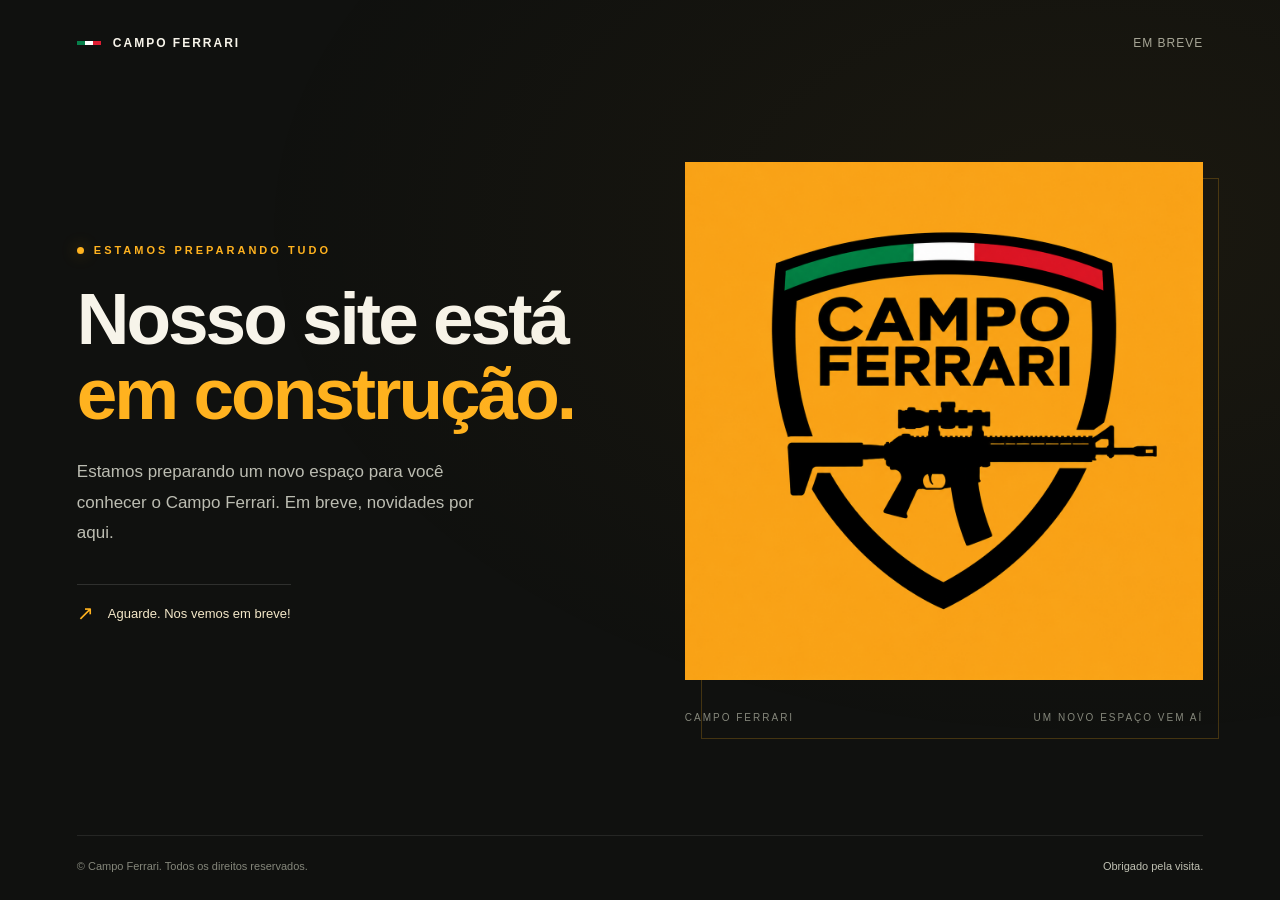
==== index.html @ c1528826 "feat: versao inicial do Campo Ferrari" ====
<!doctype html>
<html lang="pt-BR">
<head>
  <meta charset="utf-8">
  <meta name="viewport" content="width=device-width, initial-scale=1">
  <meta name="theme-color" content="#10110f">
  <meta name="description" content="O site do Campo Ferrari está em construção. Estamos preparando um novo espaço para você. Em breve, novidades por aqui.">
  <title>Campo Ferrari | Em breve</title>
  <link rel="icon" href="logo.png" type="image/png">
  <style>
    *{box-sizing:border-box}html{min-height:100%;background:#10110f}body{margin:0;color:#f7f4ea;font-family:Arial,Helvetica,sans-serif;-webkit-font-smoothing:antialiased}body::before{content:"";position:fixed;inset:0;pointer-events:none;background:radial-gradient(ellipse at 85% 25%,#e5a11a0d,transparent 55%)}.page{max-width:1280px;margin:auto;padding:36px 6vw 24px;min-height:100svh;display:flex;flex-direction:column}header{display:flex;justify-content:space-between;align-items:center;gap:20px;font-size:12px;font-weight:700;letter-spacing:2px}.brand{display:flex;align-items:center;gap:12px}.mark{width:24px;height:4px;background:linear-gradient(90deg,#07804b 33%,#fff 33% 66%,#df1c32 66%)}.label{font-weight:400;color:#a6a79b;letter-spacing:1px}main{flex:1;display:grid;grid-template-columns:1fr 1fr;align-items:center;gap:7vw;padding:64px 0}.eyebrow{color:#ffb21f;text-transform:uppercase;letter-spacing:3px;font-size:11px;font-weight:bold;display:flex;align-items:center;gap:10px}.dot{width:7px;height:7px;display:inline-block;background:#ffb21f;border-radius:50%;box-shadow:0 0 16px #ffb21f66}h1{font-size:clamp(48px,5.7vw,78px);letter-spacing:-3px;line-height:1.02;margin:26px 0}h1 span{color:#ffb21f}p{max-width:420px;color:#bcbdb2;font-size:17px;line-height:1.8;margin:0}.soon{display:inline-flex;gap:14px;align-items:center;margin-top:35px;padding:16px 0;border-top:1px solid #ffffff21;color:#f4e8c9;font-size:13px}.soon b{font-size:20px;color:#ffb21f;font-weight:400}.visual{position:relative}.visual::before{content:"";position:absolute;inset:16px -16px -16px 16px;border:1px solid #ffb21f38}.visual img{display:block;width:100%;height:auto;position:relative}.caption{display:flex;justify-content:space-between;margin-top:32px;color:#85877b;font-size:10px;letter-spacing:2px;text-transform:uppercase}footer{border-top:1px solid #ffffff16;display:flex;justify-content:space-between;gap:20px;padding-top:22px;color:#85877b;font-size:11px;line-height:1.6}footer span:last-child{color:#c0c1b3}@media(max-width:700px){.page{padding:26px 7vw 22px}header{font-size:10px;letter-spacing:1.5px}.label{font-size:9px}main{grid-template-columns:1fr;gap:36px;padding:50px 0 40px}h1{font-size:clamp(43px,11vw,66px);letter-spacing:-2px;margin:20px 0}p{font-size:15px}.visual{width:min(100% - 16px,350px);margin:0 auto}.caption{margin-top:28px;font-size:9px}.soon{margin-top:24px}footer{font-size:10px}}
  </style>
</head>
<body>
  <div class="page">
    <header><div class="brand"><span class="mark" aria-hidden="true"></span>CAMPO FERRARI</div><span class="label">EM BREVE</span></header>
    <main>
      <section aria-labelledby="title">
        <div class="eyebrow"><span class="dot" aria-hidden="true"></span>Estamos preparando tudo</div>
        <h1 id="title">Nosso site está<br><span>em construção.</span></h1>
        <p>Estamos preparando um novo espaço para você conhecer o Campo Ferrari. Em breve, novidades por aqui.</p>
        <div class="soon"><b aria-hidden="true">↗</b> Aguarde. Nos vemos em breve!</div>
      </section>
      <div class="visual"><img src="logo.png" alt="Emblema Campo Ferrari em preto e amarelo, com faixa nas cores da Itália" width="2048" height="2048"><div class="caption"><span>Campo Ferrari</span><span>Um novo espaço vem aí</span></div></div>
    </main>
    <footer><span>© Campo Ferrari. Todos os direitos reservados.</span><span>Obrigado pela visita.</span></footer>
  </div>
</body>
</html>
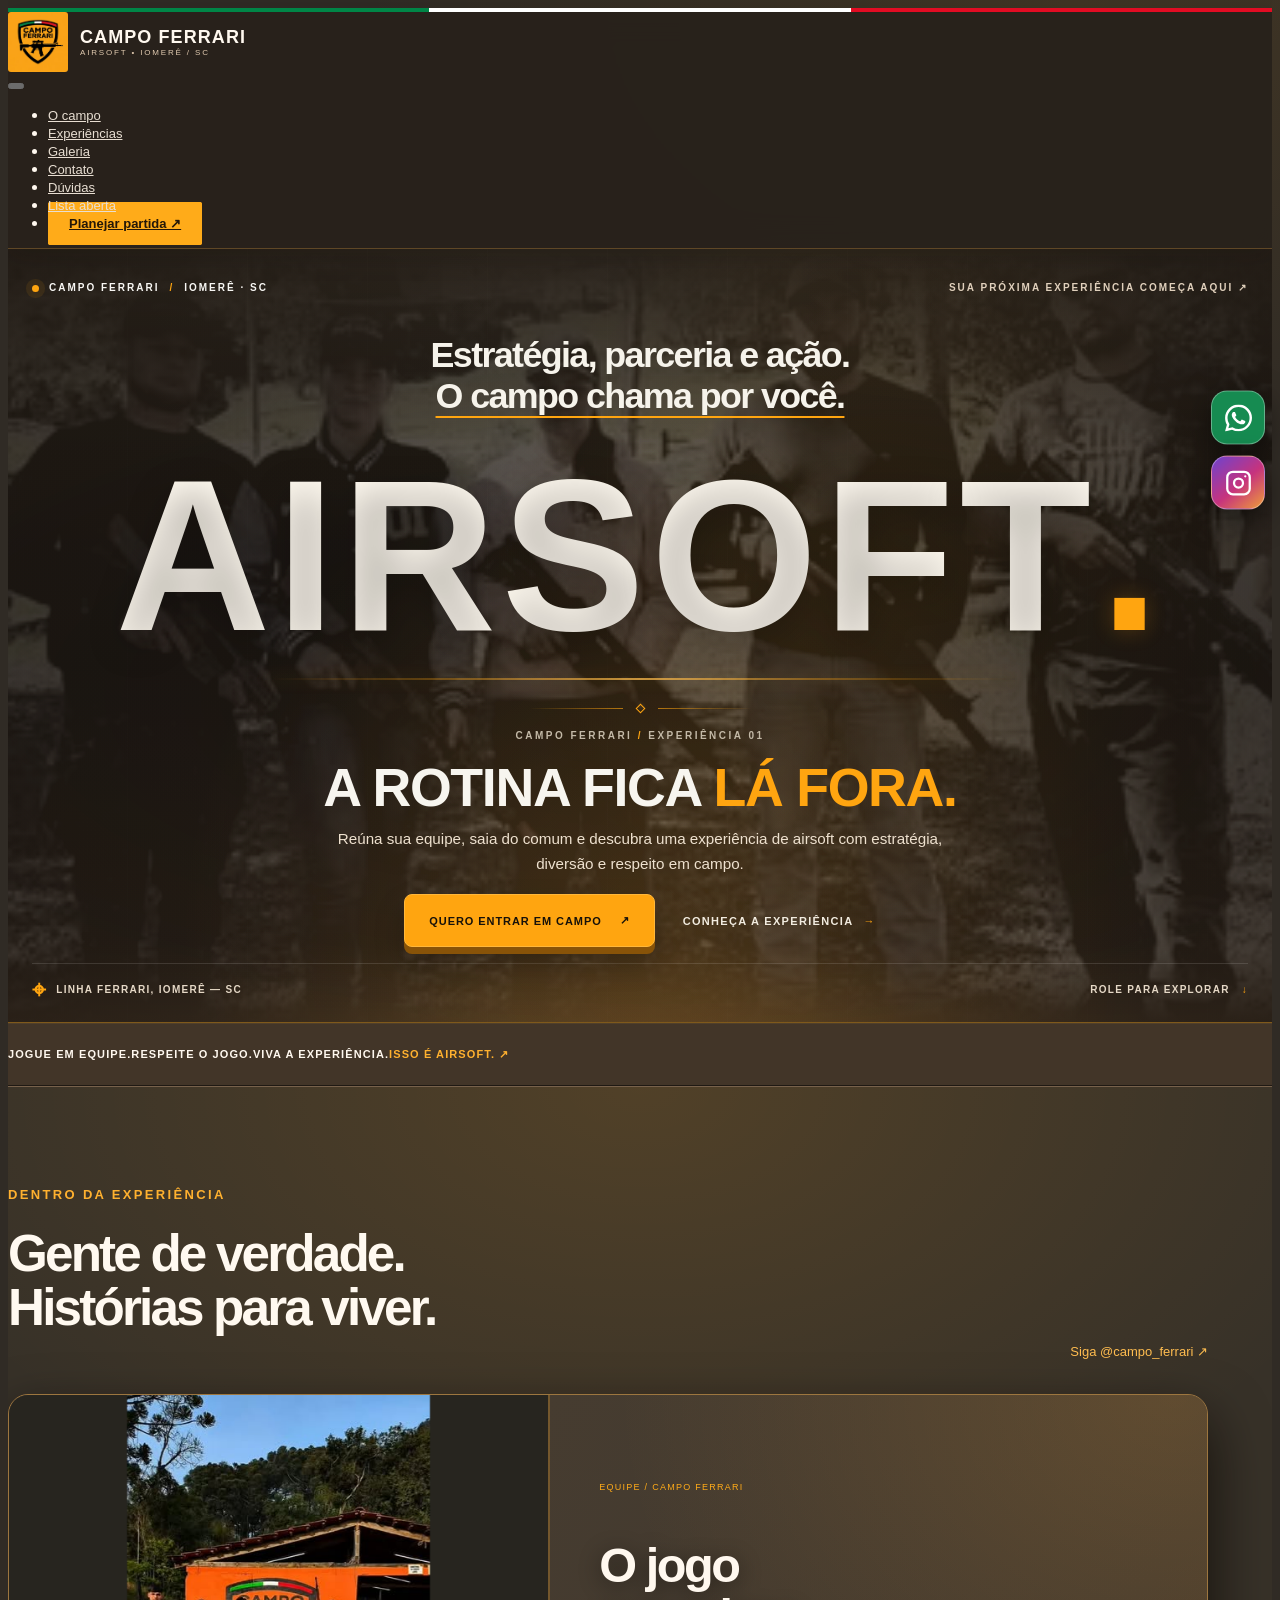
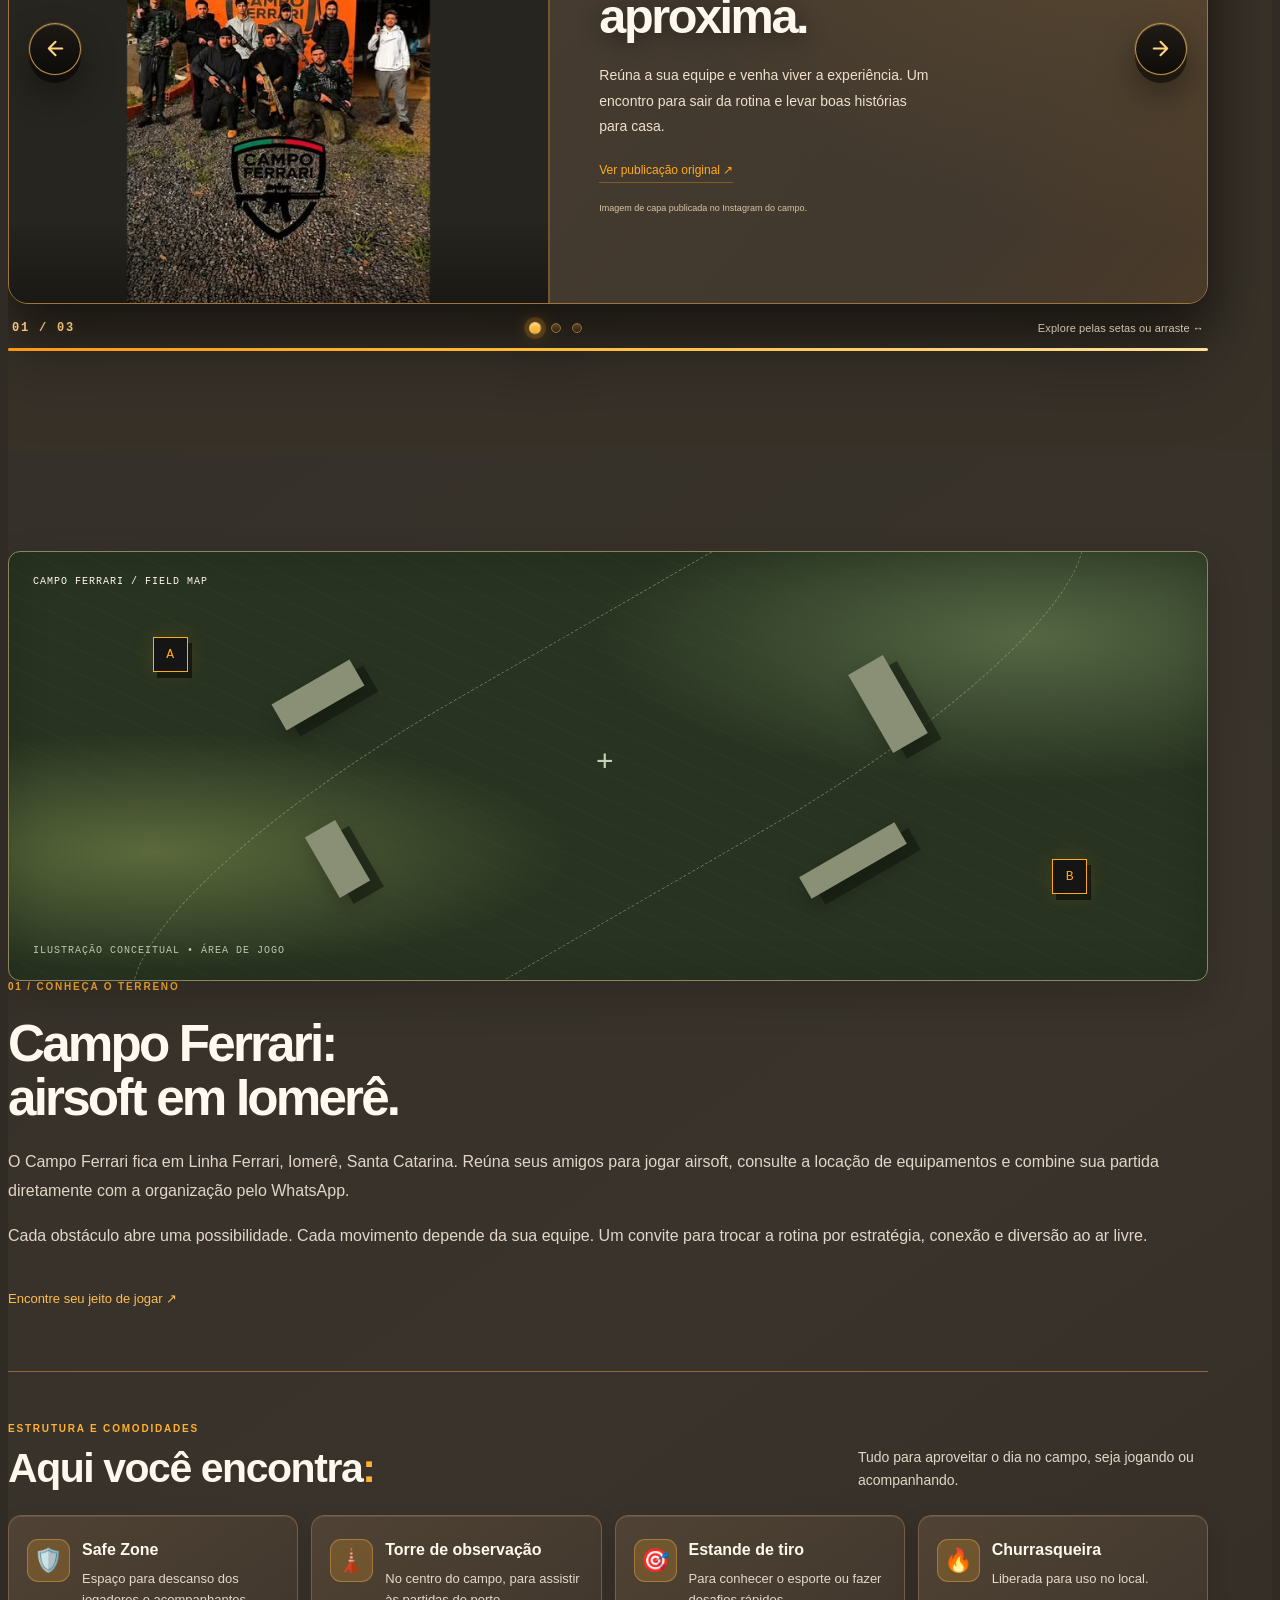
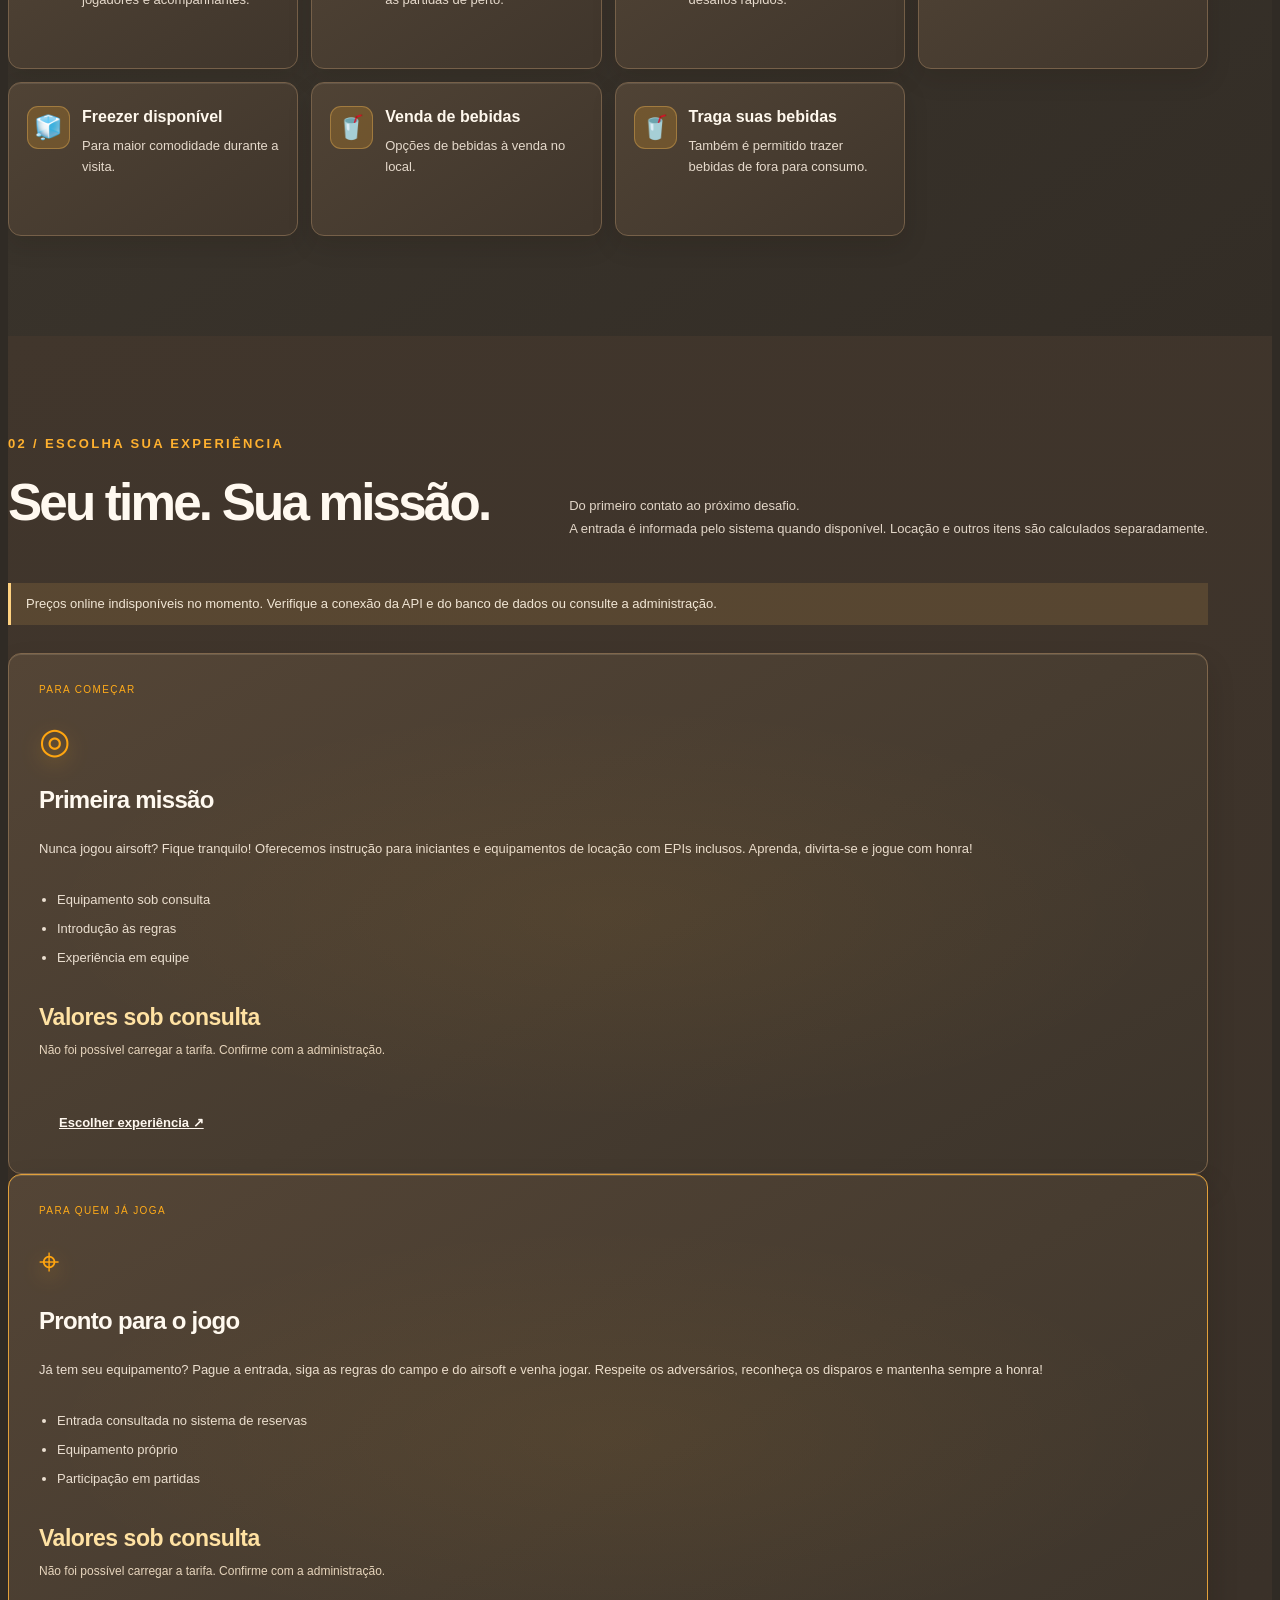
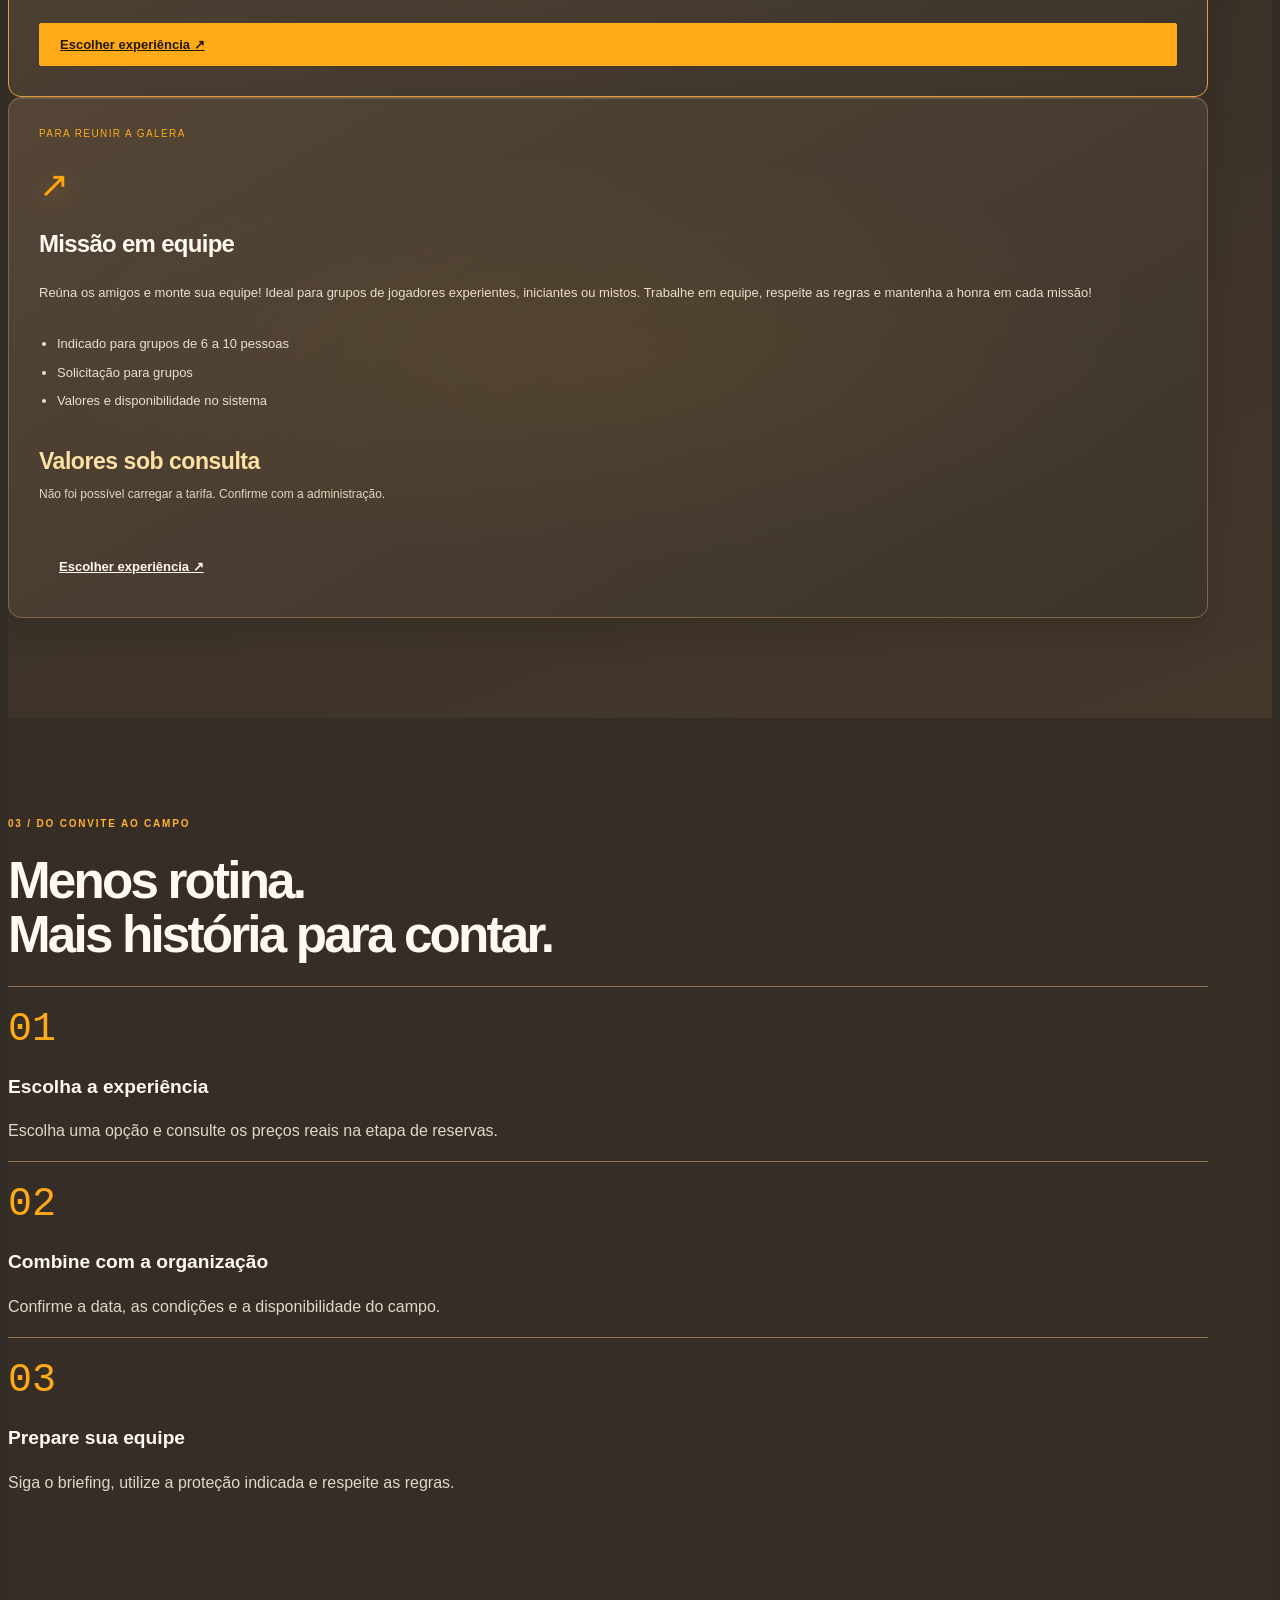
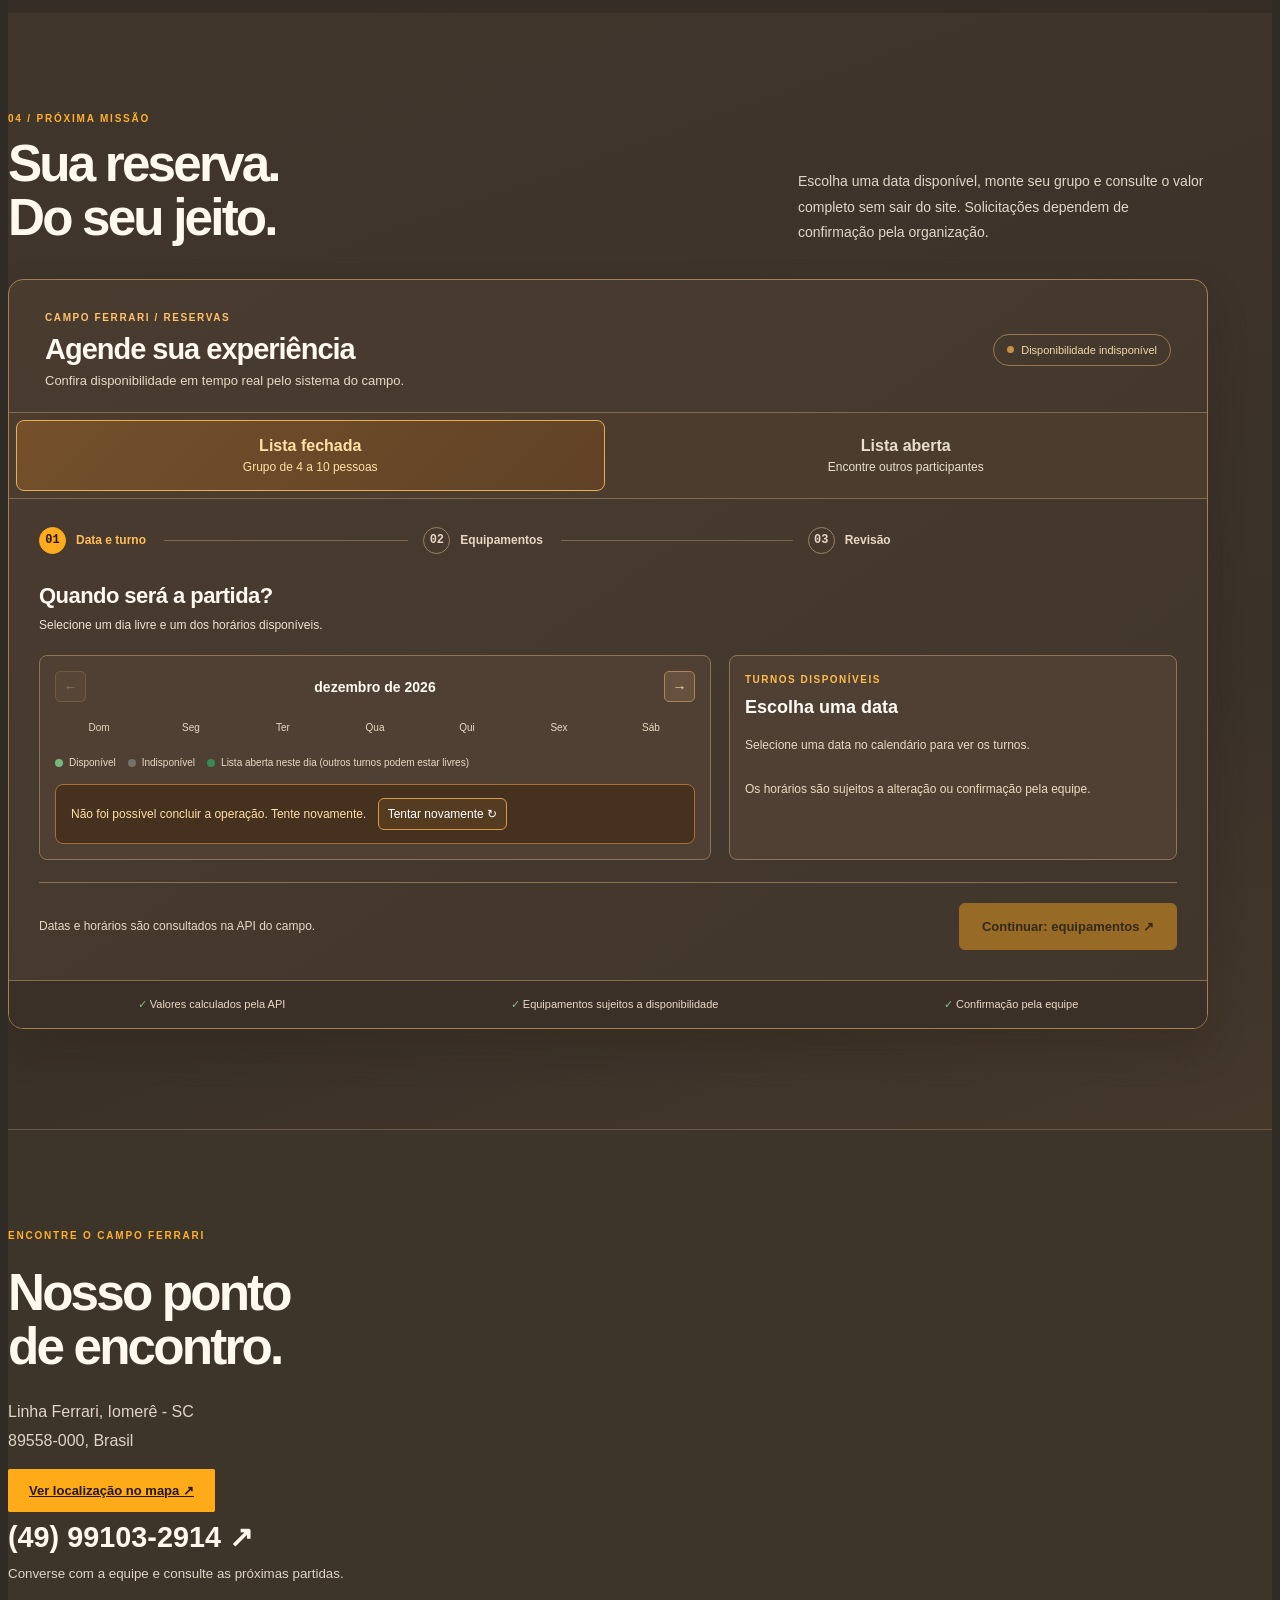
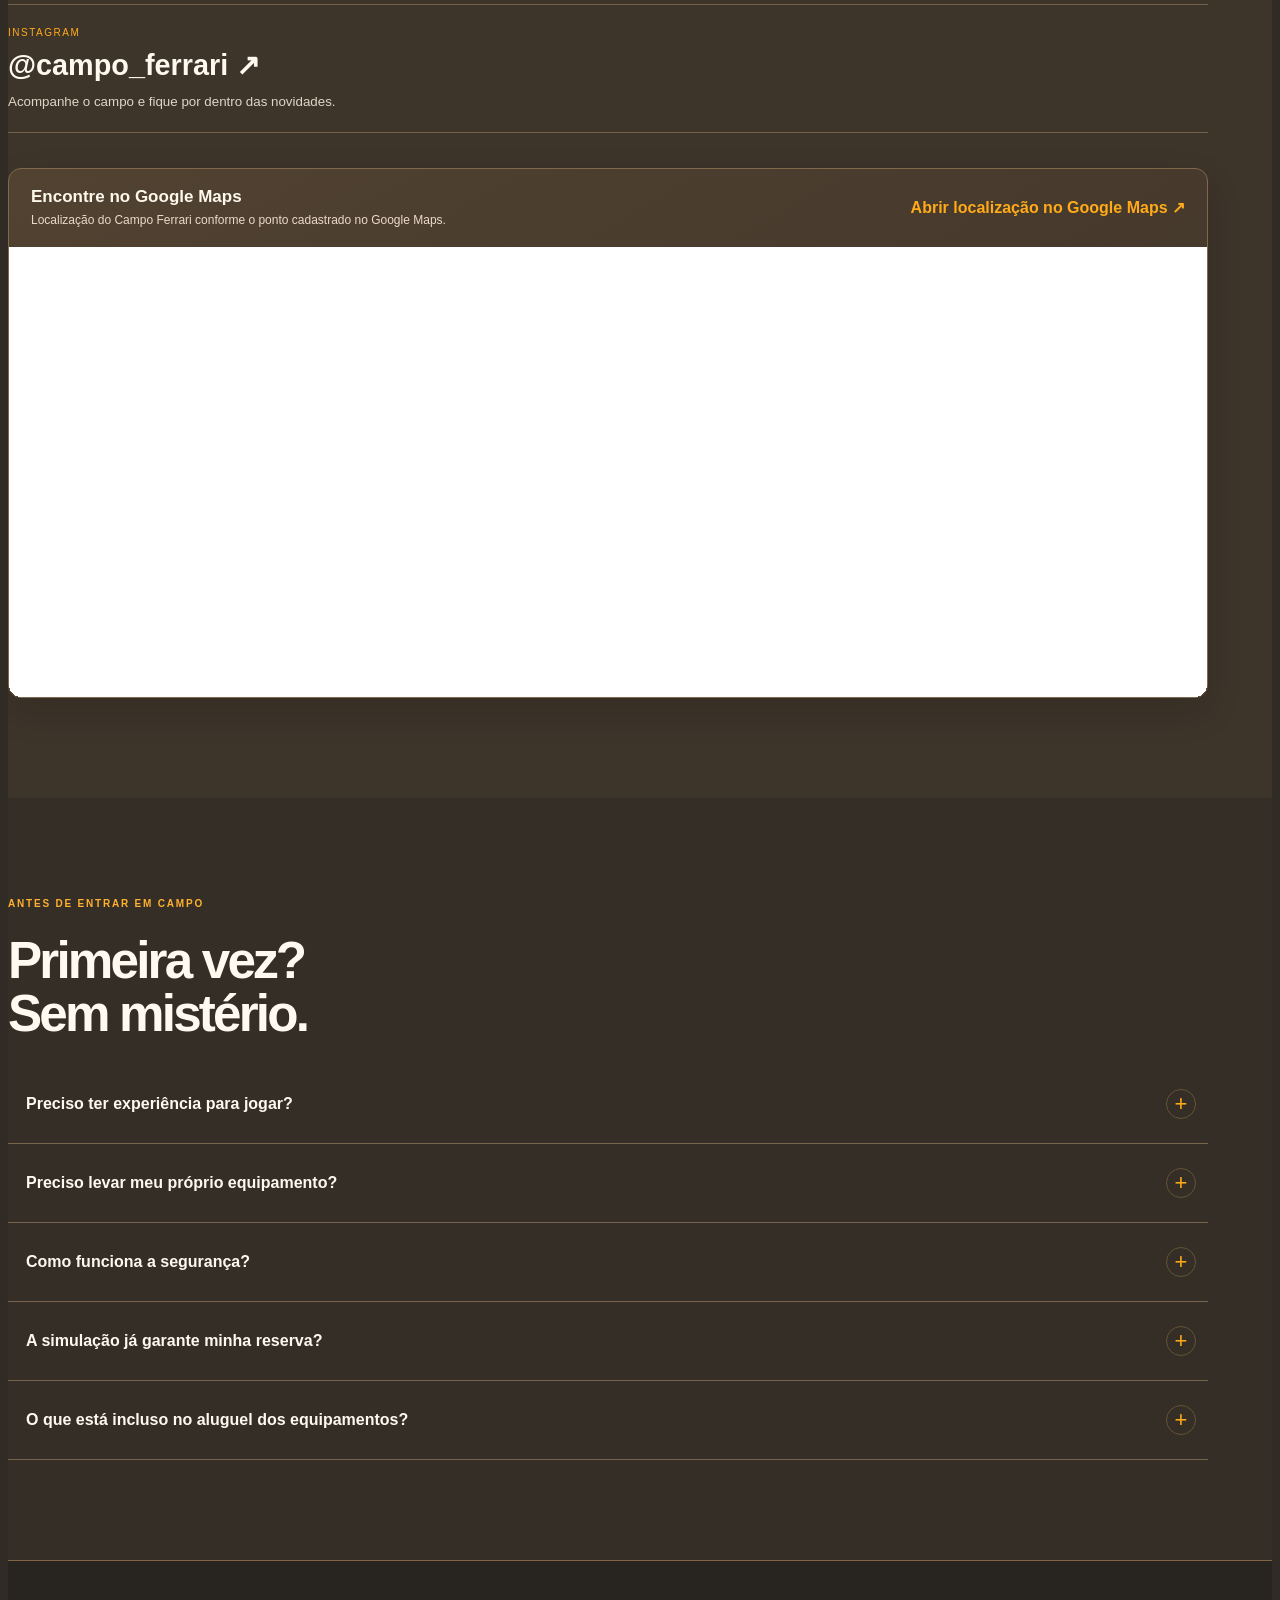
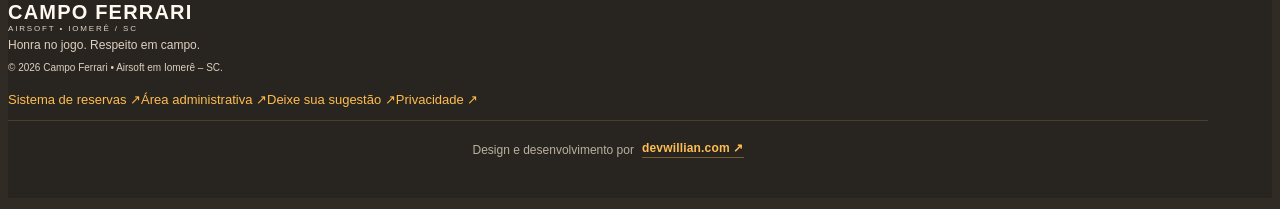
==== commit 7f7ad267: "feat: publica versao v9 do Campo Ferrari" ====
--- a/index.html
+++ b/index.html
@@ -1,29 +1,273 @@
-<!doctype html>
+<!DOCTYPE html>
+
 <html lang="pt-BR">
 <head>
-  <meta charset="utf-8">
-  <meta name="viewport" content="width=device-width, initial-scale=1">
-  <meta name="theme-color" content="#10110f">
-  <meta name="description" content="O site do Campo Ferrari está em construção. Estamos preparando um novo espaço para você. Em breve, novidades por aqui.">
-  <title>Campo Ferrari | Em breve</title>
-  <link rel="icon" href="logo.png" type="image/png">
-  <style>
-    *{box-sizing:border-box}html{min-height:100%;background:#10110f}body{margin:0;color:#f7f4ea;font-family:Arial,Helvetica,sans-serif;-webkit-font-smoothing:antialiased}body::before{content:"";position:fixed;inset:0;pointer-events:none;background:radial-gradient(ellipse at 85% 25%,#e5a11a0d,transparent 55%)}.page{max-width:1280px;margin:auto;padding:36px 6vw 24px;min-height:100svh;display:flex;flex-direction:column}header{display:flex;justify-content:space-between;align-items:center;gap:20px;font-size:12px;font-weight:700;letter-spacing:2px}.brand{display:flex;align-items:center;gap:12px}.mark{width:24px;height:4px;background:linear-gradient(90deg,#07804b 33%,#fff 33% 66%,#df1c32 66%)}.label{font-weight:400;color:#a6a79b;letter-spacing:1px}main{flex:1;display:grid;grid-template-columns:1fr 1fr;align-items:center;gap:7vw;padding:64px 0}.eyebrow{color:#ffb21f;text-transform:uppercase;letter-spacing:3px;font-size:11px;font-weight:bold;display:flex;align-items:center;gap:10px}.dot{width:7px;height:7px;display:inline-block;background:#ffb21f;border-radius:50%;box-shadow:0 0 16px #ffb21f66}h1{font-size:clamp(48px,5.7vw,78px);letter-spacing:-3px;line-height:1.02;margin:26px 0}h1 span{color:#ffb21f}p{max-width:420px;color:#bcbdb2;font-size:17px;line-height:1.8;margin:0}.soon{display:inline-flex;gap:14px;align-items:center;margin-top:35px;padding:16px 0;border-top:1px solid #ffffff21;color:#f4e8c9;font-size:13px}.soon b{font-size:20px;color:#ffb21f;font-weight:400}.visual{position:relative}.visual::before{content:"";position:absolute;inset:16px -16px -16px 16px;border:1px solid #ffb21f38}.visual img{display:block;width:100%;height:auto;position:relative}.caption{display:flex;justify-content:space-between;margin-top:32px;color:#85877b;font-size:10px;letter-spacing:2px;text-transform:uppercase}footer{border-top:1px solid #ffffff16;display:flex;justify-content:space-between;gap:20px;padding-top:22px;color:#85877b;font-size:11px;line-height:1.6}footer span:last-child{color:#c0c1b3}@media(max-width:700px){.page{padding:26px 7vw 22px}header{font-size:10px;letter-spacing:1.5px}.label{font-size:9px}main{grid-template-columns:1fr;gap:36px;padding:50px 0 40px}h1{font-size:clamp(43px,11vw,66px);letter-spacing:-2px;margin:20px 0}p{font-size:15px}.visual{width:min(100% - 16px,350px);margin:0 auto}.caption{margin-top:28px;font-size:9px}.soon{margin-top:24px}footer{font-size:10px}}
-  </style>
+<meta charset="utf-8"/><meta content="width=device-width,initial-scale=1" name="viewport"/>
+<title>Campo Ferrari | Airsoft em Iomerê, SC</title>
+<meta name="description" content="Campo Ferrari: campo de airsoft em Linha Ferrari, Iomerê, SC. Reúna sua equipe, consulte aluguel de equipamentos e agende sua partida pelo WhatsApp."/>
+<link href="assets/css/vendor/bootstrap.min.css?v=5.3.6" rel="stylesheet"/>
+<link href="assets/css/styles.css" rel="stylesheet"/>
+<link href="assets/css/redesign.css?v=20261021-fix-1" rel="stylesheet"/>
+<link href="assets/css/enhancements.css?v=20261023-mapa-1" rel="stylesheet"/>
+<link href="assets/css/depth.css?v=20261021-5" rel="stylesheet"/>
+<link href="assets/css/holographic.css?v=20261021-holo-1" rel="stylesheet"/>
+<link href="assets/css/booking-wizard.css?v=20261023-todas-listas-1" rel="stylesheet"/>
+<link href="assets/css/open-events.css?v=20261023-todas-listas-1" rel="stylesheet"/>
+<link href="assets/css/hero-cinematic.css?v=20261022-backup-hero-1" rel="stylesheet"/>
+<link href="assets/css/campo-amenidades.css?v=20261022-1" rel="stylesheet"/>
+<link href="favicon.svg" rel="icon" type="image/svg+xml"/>
+<link href="assets/images/logo.webp" rel="alternate icon" type="image/webp"/>
+<meta content="#ffa510" name="theme-color"/>
+<meta content="devwillian.com" name="author"/>
+<script src="assets/js/gallery.js?v=20261021-5" defer></script>
+<script src="assets/js/visual-effects.js?v=20261021-holo-1" defer></script>
+<script src="assets/js/app.js?v=20261023-scroll-revisao-1" type="module"></script>
+
+<link rel="canonical" href="https://campoferrari.com.br/"/>
+<meta name="robots" content="index, follow, max-image-preview:large"/>
+<meta property="og:type" content="website"/>
+<meta property="og:locale" content="pt_BR"/>
+<meta property="og:site_name" content="Campo Ferrari"/>
+<meta property="og:title" content="Campo Ferrari | Airsoft em Iomerê, SC"/>
+<meta property="og:description" content="Campo Ferrari: campo de airsoft em Linha Ferrari, Iomerê, SC. Reúna sua equipe, consulte aluguel de equipamentos e agende sua partida pelo WhatsApp."/>
+<meta property="og:url" content="https://campoferrari.com.br/"/>
+<meta property="og:image" content="https://campoferrari.com.br/assets/images/gallery/instagram-equipe-fachada.jpg"/>
+<meta property="og:image:alt" content="Jogadores em frente à sede do Campo Ferrari em Iomerê, SC"/>
+<meta name="twitter:card" content="summary_large_image"/>
+<meta name="twitter:title" content="Campo Ferrari | Airsoft em Iomerê, SC"/>
+<meta name="twitter:description" content="Campo Ferrari: campo de airsoft em Linha Ferrari, Iomerê, SC. Reúna sua equipe, consulte aluguel de equipamentos e agende sua partida pelo WhatsApp."/>
+<meta name="twitter:image" content="https://campoferrari.com.br/assets/images/gallery/instagram-equipe-fachada.jpg"/>
+<script type="application/ld+json">{
+  "@context": "https://schema.org",
+  "@graph": [
+    {
+      "@type": "WebSite",
+      "@id": "https://campoferrari.com.br/#website",
+      "url": "https://campoferrari.com.br/",
+      "name": "Campo Ferrari",
+      "inLanguage": "pt-BR",
+      "publisher": {
+        "@id": "https://campoferrari.com.br/#campo"
+      }
+    },
+    {
+      "@type": "SportsActivityLocation",
+      "@id": "https://campoferrari.com.br/#campo",
+      "name": "Campo Ferrari",
+      "url": "https://campoferrari.com.br/",
+      "description": "Campo Ferrari: campo de airsoft em Linha Ferrari, Iomerê, SC. Reúna sua equipe, consulte aluguel de equipamentos e agende sua partida pelo WhatsApp.",
+      "telephone": "+55-49-99103-2914",
+      "image": "https://campoferrari.com.br/assets/images/gallery/instagram-equipe-fachada.jpg",
+      "logo": "https://campoferrari.com.br/assets/images/logo.webp",
+      "address": {
+        "@type": "PostalAddress",
+        "streetAddress": "Linha Ferrari",
+        "addressLocality": "Iomerê",
+        "addressRegion": "SC",
+        "postalCode": "89558-000",
+        "addressCountry": "BR"
+      },
+      "sameAs": [
+        "https://www.instagram.com/campo_ferrari/"
+      ]
+    },
+    {
+      "@type": "WebPage",
+      "@id": "https://campoferrari.com.br/#webpage",
+      "url": "https://campoferrari.com.br/",
+      "name": "Campo Ferrari | Airsoft em Iomerê, SC",
+      "description": "Campo Ferrari: campo de airsoft em Linha Ferrari, Iomerê, SC. Reúna sua equipe, consulte aluguel de equipamentos e agende sua partida pelo WhatsApp.",
+      "inLanguage": "pt-BR",
+      "isPartOf": {
+        "@id": "https://campoferrari.com.br/#website"
+      },
+      "about": {
+        "@id": "https://campoferrari.com.br/#campo"
+      }
+    }
+  ]
+}</script>
+<link rel="stylesheet" href="assets/css/experiencias-corrigidas.css"/>
+<link rel="stylesheet" href="assets/css/paleta-ferrari-clara.css?v=20261023-1"/>
+<link rel="stylesheet" href="assets/css/lista-fechada-referencia.css?v=20261023-turnos-livres-1"/>
 </head>
-<body>
-  <div class="page">
-    <header><div class="brand"><span class="mark" aria-hidden="true"></span>CAMPO FERRARI</div><span class="label">EM BREVE</span></header>
-    <main>
-      <section aria-labelledby="title">
-        <div class="eyebrow"><span class="dot" aria-hidden="true"></span>Estamos preparando tudo</div>
-        <h1 id="title">Nosso site está<br><span>em construção.</span></h1>
-        <p>Estamos preparando um novo espaço para você conhecer o Campo Ferrari. Em breve, novidades por aqui.</p>
-        <div class="soon"><b aria-hidden="true">↗</b> Aguarde. Nos vemos em breve!</div>
-      </section>
-      <div class="visual"><img src="logo.png" alt="Emblema Campo Ferrari em preto e amarelo, com faixa nas cores da Itália" width="2048" height="2048"><div class="caption"><span>Campo Ferrari</span><span>Um novo espaço vem aí</span></div></div>
-    </main>
-    <footer><span>© Campo Ferrari. Todos os direitos reservados.</span><span>Obrigado pela visita.</span></footer>
+<body id="topo">
+<div aria-hidden="true" class="reading-progress"></div>
+<a class="skip-link" href="#conteudo">Pular para conteúdo</a>
+<header class="site-header"><nav aria-label="Navegação principal" class="navbar navbar-expand-lg navbar-dark container">
+<a aria-label="Campo Ferrari — voltar ao início" class="navbar-brand brand" href="#topo"><img alt="" class="brand-logo" height="60" src="assets/images/logo.webp" width="60"/> CAMPO FERRARI<span class="brand-sub">AIRSOFT • IOMERÊ / SC</span></a>
+<button aria-controls="menu" aria-expanded="false" aria-label="Abrir navegação" class="navbar-toggler" data-bs-target="#menu" data-bs-toggle="collapse" type="button"><span class="navbar-toggler-icon"></span></button>
+<div class="collapse navbar-collapse" id="menu"><ul class="navbar-nav ms-auto gap-lg-4 align-items-lg-center"><li class="nav-item"><a class="nav-link" href="#campo">O campo</a></li><li class="nav-item"><a class="nav-link" href="#modalidades">Experiências</a></li><li class="nav-item"><a class="nav-link" href="#galeria">Galeria</a></li><li class="nav-item"><a class="nav-link" href="#contato">Contato</a></li><li class="nav-item"><a class="nav-link" href="#duvidas">Dúvidas</a></li><li class="nav-item"><a class="nav-link" data-open-list-link href="#agendar">Lista aberta</a></li><li class="nav-item"><a class="btn btn-accent" href="#agendar">Planejar partida ↗</a></li></ul></div>
+</nav></header>
+<main id="conteudo">
+<!-- HERO CAMPO FERRARI: versão sem cards, tipografia monumental e identidade preta/laranja. -->
+<section class="hero hero-cinematic" aria-labelledby="hero-title">
+  <!-- Fundo preto/grafite com fotografia de airsoft integrada em baixa opacidade, sem cartões de fotos. -->
+  <div class="hero-cinematic-atmosphere" aria-hidden="true"></div>
+  <div class="container hero-cinematic-stage">
+    <div class="hero-cinematic-masthead">
+      <span class="hero-cinematic-mark"><i aria-hidden="true"></i> CAMPO FERRARI <span aria-hidden="true">/</span> IOMERÊ · SC</span>
+      <span class="hero-cinematic-issue">SUA PRÓXIMA EXPERIÊNCIA COMEÇA AQUI ↗</span>
+    </div>
+
+    <div class="hero-cinematic-topline">
+      <p>Estratégia, parceria e ação.<br/><strong>O campo chama por você.</strong></p>
+    </div>
+
+    <div class="hero-cinematic-wordmark" aria-hidden="true"><span class="hero-cinematic-word">AIRSOFT</span><span class="hero-wordmark-dot">.</span></div>
+
+    <div class="hero-cinematic-content">
+      <div class="hero-cinematic-content-rule" aria-hidden="true"><span></span><i></i><span></span></div>
+      <p class="hero-cinematic-eyebrow">CAMPO FERRARI <span aria-hidden="true">/</span> EXPERIÊNCIA 01</p>
+      <h1 id="hero-title" class="hero-cinematic-title">A ROTINA FICA <span>LÁ FORA.</span></h1>
+      <p class="hero-cinematic-subtitle">Reúna sua equipe, saia do comum e descubra uma experiência de airsoft com estratégia, diversão e respeito em campo.</p>
+      <div class="hero-cinematic-actions">
+        <a class="hero-cinematic-cta" href="#agendar">QUERO ENTRAR EM CAMPO <span aria-hidden="true">↗</span></a>
+        <a class="hero-cinematic-link" href="#galeria">CONHEÇA A EXPERIÊNCIA <span aria-hidden="true">→</span></a>
+      </div>
+    </div>
+
+    <div class="hero-cinematic-footer">
+      <div class="hero-cinematic-location"><span class="hero-cinematic-location-icon" aria-hidden="true">⌖</span><span>LINHA FERRARI, IOMERÊ — SC</span></div>
+      <span class="hero-cinematic-scroll">ROLE PARA EXPLORAR <span aria-hidden="true">↓</span></span>
+    </div>
   </div>
-</body>
-</html>
+</section>
+<div class="manifesto"><div class="container d-flex flex-wrap justify-content-between gap-3"><span>JOGUE EM EQUIPE.</span><span>RESPEITE O JOGO.</span><span>VIVA A EXPERIÊNCIA.</span><span class="text-accent">ISSO É AIRSOFT. ↗</span></div></div>
+<section class="section gallery-editorial" id="galeria"><div class="container"><div class="section-heading"><div><p class="eyebrow text-accent">DENTRO DA EXPERIÊNCIA</p><h2>Gente de verdade.<br/>Histórias para viver.</h2></div><a class="text-link" href="https://www.instagram.com/campo_ferrari/" rel="noopener noreferrer" target="_blank">Siga @campo_ferrari ↗</a></div><div aria-label="Fotos do Instagram do Campo Ferrari" aria-roledescription="carrossel" class="gallery-shell gallery-story" id="field-gallery" data-autoplay="6000" role="region" tabindex="0"><div class="gallery-viewport"><figure aria-hidden="false" aria-label="1 de 3" aria-roledescription="slide" class="gallery-slide is-active" data-title="O jogo aproxima." role="group"><div class="gallery-image-frame"><img alt="Grupo de jogadores em frente à fachada laranja do Campo Ferrari" height="640" loading="lazy" src="assets/images/gallery/instagram-equipe-fachada.jpg" width="361"/></div><figcaption><span class="gallery-kicker">EQUIPE / CAMPO FERRARI</span><h3>O jogo aproxima.</h3><p>Reúna a sua equipe e venha viver a experiência. Um encontro para sair da rotina e levar boas histórias para casa.</p><a class="gallery-source" href="https://www.instagram.com/campo_ferrari/reel/Dcg3ZUjt87Q/" rel="noopener noreferrer" target="_blank">Ver publicação original ↗</a><small>Imagem de capa publicada no Instagram do campo.</small></figcaption></figure><figure aria-hidden="true" aria-label="2 de 3" aria-roledescription="slide" class="gallery-slide" inert data-title="Histórias em equipe." role="group"><div class="gallery-image-frame"><img alt="Grupo reunido ao ar livre em frente à sede do Campo Ferrari" height="640" loading="lazy" src="assets/images/gallery/instagram-encontro.jpg" width="361"/></div><figcaption><span class="gallery-kicker">ENCONTROS / CAMPO FERRARI</span><h3>Histórias em equipe.</h3><p>A melhor parte de uma partida também está nas pessoas. Traga seus amigos e combine o próximo encontro com a organização.</p><a class="gallery-source" href="https://www.instagram.com/campo_ferrari/reel/Dcb5M-DNydS/" rel="noopener noreferrer" target="_blank">Ver publicação original ↗</a><small>Imagem de capa publicada no Instagram do campo.</small></figcaption></figure><figure aria-hidden="true" aria-label="3 de 3" aria-roledescription="slide" class="gallery-slide" inert data-title="Seu próximo desafio." role="group"><div class="gallery-image-frame"><img alt="Cinco participantes com equipamentos de airsoft em uma área externa do Campo Ferrari" height="640" loading="lazy" src="assets/images/gallery/instagram-jogadores.jpg" width="361"/></div><figcaption><span class="gallery-kicker">JOGADORES / CAMPO FERRARI</span><h3>Seu próximo desafio.</h3><p>Estratégia, parceria e respeito em campo. Entre em contato para consultar as próximas partidas e os equipamentos disponíveis.</p><a class="gallery-source" href="https://www.instagram.com/campo_ferrari/reel/Dc_1Ta8NQms/" rel="noopener noreferrer" target="_blank">Ver publicação original ↗</a><small>Imagem de capa publicada no Instagram do campo.</small></figcaption></figure><div aria-label="Navegação das fotos" class="gallery-overlay-controls"><button aria-label="Foto anterior" class="gallery-side-arrow gallery-side-arrow-prev" data-prev="" title="Foto anterior" type="button"><svg aria-hidden="true" fill="none" stroke="currentColor" stroke-linecap="round" stroke-linejoin="round" stroke-width="2.2" viewbox="0 0 24 24"><path d="M19 12H5m7 7-7-7 7-7"></path></svg></button><button aria-label="Próxima foto" class="gallery-side-arrow gallery-side-arrow-next" data-next="" title="Próxima foto" type="button"><svg aria-hidden="true" fill="none" stroke="currentColor" stroke-linecap="round" stroke-linejoin="round" stroke-width="2.2" viewbox="0 0 24 24"><path d="M5 12h14m-7-7 7 7-7 7"></path></svg></button></div></div><div class="gallery-meta" aria-label="Posição no carrossel"><span class="gallery-counter" data-gallery-counter>01 / 03</span><div class="gallery-dots-3d" role="group" aria-label="Ir para uma foto"><button type="button" data-gallery-dot="0" aria-current="true" aria-label="Mostrar foto 1 de 3"></button><button type="button" data-gallery-dot="1" aria-current="false" aria-label="Mostrar foto 2 de 3"></button><button type="button" data-gallery-dot="2" aria-current="false" aria-label="Mostrar foto 3 de 3"></button></div><span class="gallery-hint-3d">Explore pelas setas ou arraste ↔</span></div><div class="gallery-progress-track" aria-hidden="true"><div class="gallery-progress-fill" data-gallery-progress></div></div><p aria-atomic="true" aria-live="polite" class="visually-hidden" data-announcement=""></p></div></div></section>
+<section class="section" id="campo"><div class="container"><div class="row g-5 align-items-center"><div class="col-lg-6"><div aria-label="Ilustração conceitual de um campo de airsoft com obstáculos, vegetação e rotas" class="field-art" role="img"><div class="map-label">CAMPO FERRARI / FIELD MAP</div><div class="map-route"></div><span class="obstacle o1"></span><span class="obstacle o2"></span><span class="obstacle o3"></span><span class="obstacle o4"></span><span class="base base-a">A</span><span class="base base-b">B</span><span class="map-center">+</span><span class="map-caption">ILUSTRAÇÃO CONCEITUAL • ÁREA DE JOGO</span></div></div><div class="col-lg-6"><p class="eyebrow text-accent">01 / CONHEÇA O TERRENO</p><h2>Campo Ferrari:<br/>airsoft em Iomerê.</h2><p class="muted">O Campo Ferrari fica em Linha Ferrari, Iomerê, Santa Catarina. Reúna seus amigos para jogar airsoft, consulte a locação de equipamentos e combine sua partida diretamente com a organização pelo WhatsApp.</p><p class="muted">Cada obstáculo abre uma possibilidade. Cada movimento depende da sua equipe. Um convite para trocar a rotina por estratégia, conexão e diversão ao ar livre.</p><a class="text-link" href="#modalidades">Encontre seu jeito de jogar ↗</a></div></div>
+<!-- Infraestrutura do Campo Ferrari: comodidades para jogadores e visitantes. -->
+<div class="campo-amenities" aria-labelledby="campo-amenities-title">
+  <div class="campo-amenities-intro">
+    <div>
+      <p class="eyebrow text-accent">ESTRUTURA E COMODIDADES</p>
+      <h3 id="campo-amenities-title">Aqui você encontra<span class="text-accent">:</span></h3>
+    </div>
+    <p class="campo-amenities-lead">Tudo para aproveitar o dia no campo, seja jogando ou acompanhando.</p>
+  </div>
+  <ul class="campo-amenities-grid">
+    <li class="campo-amenity">
+      <span class="campo-amenity-icon" aria-hidden="true">🛡️</span>
+      <div class="campo-amenity-copy"><h4>Safe Zone</h4><p>Espaço para descanso dos jogadores e acompanhantes.</p></div>
+    </li>
+    <li class="campo-amenity">
+      <span class="campo-amenity-icon" aria-hidden="true">🗼</span>
+      <div class="campo-amenity-copy"><h4>Torre de observação</h4><p>No centro do campo, para assistir às partidas de perto.</p></div>
+    </li>
+    <li class="campo-amenity">
+      <span class="campo-amenity-icon" aria-hidden="true">🎯</span>
+      <div class="campo-amenity-copy"><h4>Estande de tiro</h4><p>Para conhecer o esporte ou fazer desafios rápidos.</p></div>
+    </li>
+    <li class="campo-amenity">
+      <span class="campo-amenity-icon" aria-hidden="true">🔥</span>
+      <div class="campo-amenity-copy"><h4>Churrasqueira</h4><p>Liberada para uso no local.</p></div>
+    </li>
+    <li class="campo-amenity">
+      <span class="campo-amenity-icon" aria-hidden="true">🧊</span>
+      <div class="campo-amenity-copy"><h4>Freezer disponível</h4><p>Para maior comodidade durante a visita.</p></div>
+    </li>
+    <li class="campo-amenity">
+      <span class="campo-amenity-icon" aria-hidden="true">🥤</span>
+      <div class="campo-amenity-copy"><h4>Venda de bebidas</h4><p>Opções de bebidas à venda no local.</p></div>
+    </li>
+    <li class="campo-amenity">
+      <span class="campo-amenity-icon" aria-hidden="true">🥤</span>
+      <div class="campo-amenity-copy"><h4>Traga suas bebidas</h4><p>Também é permitido trazer bebidas de fora para consumo.</p></div>
+    </li>
+  </ul>
+</div>
+</div></section>
+<section class="section section-alt" id="modalidades"><div class="container"><div class="section-heading"><div><p class="eyebrow text-accent">02 / ESCOLHA SUA EXPERIÊNCIA</p><h2>Seu time. Sua missão.</h2></div><p class="muted">Do primeiro contato ao próximo desafio.<br/>A entrada é informada pelo sistema quando disponível. Locação e outros itens são calculados separadamente.</p></div><p id="experience-pricing-status" class="experience-pricing-status" role="status" aria-live="polite">Consultando valores da entrada no sistema…</p><div class="row g-4" id="experience-list"></div><p id="experience-choice-status" class="visually-hidden" role="status" aria-live="polite"></p><noscript><p>Para conhecer o Campo Ferrari, consulte modalidades e informações de reserva diretamente com a equipe. <a href="https://wa.me/5549991032914">Fale com a equipe pelo WhatsApp</a> para confirmar valores, locação e disponibilidade. O simulador requer JavaScript.</p></noscript></div></section>
+<section class="section steps"><div class="container"><p class="eyebrow text-accent">03 / DO CONVITE AO CAMPO</p><h2>Menos rotina.<br/>Mais história para contar.</h2><div class="row g-4 mt-4"><div class="col-md-4"><span class="step-number">01</span><h3>Escolha a experiência</h3><p class="muted">Escolha uma opção e consulte os preços reais na etapa de reservas.</p></div><div class="col-md-4"><span class="step-number">02</span><h3>Combine com a organização</h3><p class="muted">Confirme a data, as condições e a disponibilidade do campo.</p></div><div class="col-md-4"><span class="step-number">03</span><h3>Prepare sua equipe</h3><p class="muted">Siga o briefing, utilize a proteção indicada e respeite as regras.</p></div></div></div></section>
+<section class="section section-alt booking-section" id="agendar" aria-labelledby="booking-title">
+<div class="container">
+  <div class="booking-intro"><div><p class="eyebrow text-accent">04 / PRÓXIMA MISSÃO</p><h2 id="booking-title">Sua reserva.<br/>Do seu jeito.</h2></div><p class="muted">Escolha uma data disponível, monte seu grupo e consulte o valor completo sem sair do site. Solicitações dependem de confirmação pela organização.</p></div>
+  <div class="cf-booking" id="booking-widget">
+    <div class="cf-booking-top"><div><span class="cf-overline">CAMPO FERRARI / RESERVAS</span><h3>Agende sua experiência</h3><p>Confira disponibilidade em tempo real pelo sistema do campo.</p></div><span class="cf-live-status" id="cf-api-status" role="status">Conectando ao calendário…</span></div>
+    <div class="cf-mode-tabs" role="group" aria-label="Modalidade de participação">
+      <button class="cf-mode is-active" type="button" data-mode="closed" aria-pressed="true"><strong>Lista fechada</strong><span>Grupo de 4 a 10 pessoas</span></button>
+      <button class="cf-mode" type="button" data-mode="open" aria-pressed="false"><strong>Lista aberta</strong><span>Encontre outros participantes</span></button>
+    </div>
+    <div class="cf-closed" id="cf-closed">
+      <ol class="cf-steps" aria-label="Etapas da reserva"><li class="is-active" data-step="1"><button type="button" class="cf-step-nav" data-step-nav="1" aria-current="step" disabled><b>01</b><span>Data e turno</span></button></li><li data-step="2"><button type="button" class="cf-step-nav" data-step-nav="2" disabled><b>02</b><span>Equipamentos</span></button></li><li data-step="3"><button type="button" class="cf-step-nav" data-step-nav="3" disabled><b>03</b><span>Revisão</span></button></li></ol>
+      <div id="cf-closed-form">
+        <div class="cf-stage" id="cf-step-1">
+          <div class="cf-stage-title"><h4>Quando será a partida?</h4><p>Selecione um dia livre e um dos horários disponíveis.</p></div>
+          <p class="cf-preference" id="cf-preference" hidden></p>
+          <div class="cf-date-layout">
+            <div class="cf-calendar-wrap"><div class="cf-calendar-head"><button type="button" id="cf-prev-month" aria-label="Mês anterior">←</button><strong id="cf-month-label"></strong><button type="button" id="cf-next-month" aria-label="Próximo mês">→</button></div><div class="cf-weekdays" aria-hidden="true"><span>Dom</span><span>Seg</span><span>Ter</span><span>Qua</span><span>Qui</span><span>Sex</span><span>Sáb</span></div><div class="cf-calendar-days" id="cf-calendar-days" role="group" aria-label="Dias do mês"></div><div class="cf-legend"><span><i class="cf-key available"></i>Disponível</span><span><i class="cf-key taken"></i>Indisponível</span><span><i class="cf-key event"></i>Lista aberta neste dia (outros turnos podem estar livres)</span></div><div class="cf-inline-message" id="cf-calendar-error" role="status" hidden></div></div>
+            <div class="cf-period-panel"><p class="cf-field-heading">TURNOS DISPONÍVEIS</p><strong class="cf-selected-date" id="cf-selected-date">Escolha uma data</strong><div class="cf-periods" id="cf-periods"><p class="cf-muted">Selecione uma data no calendário para ver os turnos.</p></div><p class="cf-help">Os horários são sujeitos a alteração ou confirmação pela equipe.</p><div id="cf-period-error" class="cf-inline-message" role="status" hidden></div></div>
+          </div>
+          <div class="cf-alert" id="cf-step1-alert" role="status" hidden></div>
+          <div class="cf-actions"><span class="cf-help">Datas e horários são consultados na API do campo.</span><button type="button" class="btn btn-accent" id="cf-to-equipment" disabled>Continuar: equipamentos ↗</button></div>
+        </div>
+        <div class="cf-stage" id="cf-step-2" hidden>
+          <div class="cf-stage-title"><h4>Monte o seu grupo</h4><p>Escolha o número de participantes e, se precisar, um equipamento para cada pessoa.</p></div>
+          <div class="cf-selection-bar" id="cf-selection-bar" aria-live="polite"><span>Partida selecionada</span><strong id="cf-selection-summary">Escolha uma data e turno</strong><button type="button" id="cf-edit-schedule">Alterar data ↗</button></div>
+          <div class="cf-player-counter"><div><strong>Quantidade de jogadores</strong><small id="cf-count-constraint">Mínimo 4 · máximo 10</small></div><div class="cf-counter"><button type="button" id="cf-minus-player" aria-label="Diminuir jogadores">−</button><output id="cf-player-count" aria-live="polite">6</output><button type="button" id="cf-plus-player" aria-label="Aumentar jogadores">+</button></div></div>
+          <p class="cf-field-heading">NOME E EQUIPAMENTO DE CADA JOGADOR</p><p class="cf-help">Informe o nome de todas as pessoas, inclusive o responsável se estiver no grupo. Os nomes serão visíveis apenas para a equipe e no comprovante privado. A opção “Equipamento próprio” não adiciona aluguel.</p><div id="cf-player-equipment" class="cf-equipment-grid"></div>
+          <div class="cf-extras-grid"><div><p class="cf-field-heading">ACESSÓRIOS</p><div id="cf-accessories"></div></div><div><p class="cf-field-heading">MUNIÇÃO EXTRA</p><div id="cf-ammo"></div></div></div>
+          <div class="cf-alert" id="cf-step2-alert" role="status" hidden></div><div class="cf-actions"><button type="button" class="cf-secondary-btn" id="cf-back-date">← Voltar</button><button type="button" class="btn btn-accent" id="cf-to-review">Ver valores e revisar ↗</button></div>
+        </div>
+        <div class="cf-stage" id="cf-step-3" hidden>
+          <div class="cf-stage-title"><h4>Confira os valores</h4><p>O cálculo abaixo vem da API. Revise antes de enviar a solicitação.</p></div>
+          <div class="cf-summary" id="cf-preview"></div>
+          <form id="cf-reservation-form" novalidate>
+            <h5>Dados do responsável</h5><div class="cf-form-grid"><label>Nome completo <input name="customer_name" type="text" maxlength="120" autocomplete="name" required placeholder="Nome do responsável"/></label><label>WhatsApp com DDD <input name="customer_whatsapp" type="tel" maxlength="40" autocomplete="tel" required placeholder="(49) 99999-9999"/></label></div>
+            <label>Observações (opcional)<textarea name="notes" maxlength="1000" rows="3" placeholder="Informações relevantes sobre o grupo"></textarea></label>
+            <label class="cf-privacy-check"><input type="checkbox" name="adult_responsible" required/><span>Confirmo que sou maior de 18 anos e responsável pela solicitação.</span></label><label class="cf-privacy-check"><input type="checkbox" name="contact_consent" required/><span>Concordo em fornecer estes dados para contato sobre minha solicitação, conforme a <a href="politica-de-privacidade.html" target="_blank" rel="noopener noreferrer">Política de Privacidade</a>.</span></label>
+            <div class="cf-alert" id="cf-step3-alert" role="alert" hidden></div>
+            <div class="cf-actions"><button type="button" class="cf-secondary-btn" id="cf-back-equipment">← Voltar</button><button type="submit" class="btn btn-accent" id="cf-confirm">Enviar solicitação ↗</button></div>
+            <p class="cf-help">Enviar uma solicitação não confirma o agendamento. A organização validará a disponibilidade e eventual pagamento.</p>
+          </form>
+        </div>
+      </div>
+      <div class="cf-stage" id="cf-success" hidden aria-live="polite"><span class="cf-success-icon">✓</span><h4>Solicitação recebida!</h4><p>Seu pedido foi registrado e está aguardando a confirmação do Campo Ferrari.</p><div id="cf-confirmation"></div><div class="cf-success-actions"><button class="btn btn-accent" type="button" id="cf-copy-pix" hidden>Copiar chave PIX</button><a id="cf-success-whatsapp" class="cf-secondary-btn" hidden target="_blank" rel="noopener noreferrer">Enviar pelo WhatsApp ↗</a><button class="cf-secondary-btn" id="cf-new-reservation" type="button">Fazer outra reserva</button></div></div>
+    </div>
+    <div class="cf-open" id="cf-open" hidden>
+      <div class="cf-stage-title"><h4>Participe de uma lista aberta</h4><p>Escolha um jogo publicado pela equipe do Campo Ferrari. Apenas o administrador pode abrir novas listas; você pode se inscrever nos eventos com vagas disponíveis.</p></div>
+      <div class="cf-open-events" id="cf-open-events">
+        <div class="cf-open-events-head"><p class="cf-field-heading">PRÓXIMOS JOGOS DE LISTA ABERTA</p><button type="button" class="cf-secondary-btn cf-event-reload" id="cf-open-reload">Atualizar eventos ↻</button></div>
+        <div id="cf-events-list" aria-live="polite"><p class="cf-help">Consultando jogos publicados…</p></div>
+      </div>
+      <form id="cf-open-form" novalidate hidden>
+        <div class="cf-open-selected" id="cf-open-selected" role="status" aria-live="polite"></div>
+        <button class="cf-secondary-btn cf-open-back" type="button" id="cf-open-back-events">← Escolher outro evento</button>
+        <h5>Inscreva-se no evento selecionado</h5>
+        <div class="cf-form-grid">
+          <label>Seu nome<input name="name" type="text" maxlength="120" autocomplete="name" placeholder="Como podemos chamar você?" required/></label>
+          <label>WhatsApp com DDD<input name="whatsapp" type="tel" maxlength="40" autocomplete="tel" placeholder="(49) 99999-9999" required/></label>
+          <label>Quantidade de participantes<input name="people_count" type="number" min="1" max="100" value="1" required/></label>
+        </div>
+        <section class="cf-companions" id="cf-open-companions" aria-labelledby="cf-open-companions-title" hidden>
+          <div class="cf-companions-heading">
+            <h6 id="cf-open-companions-title">Nome dos demais participantes <span class="cf-required">*</span></h6>
+            <p>Você já está incluído na quantidade acima. Informe o nome de cada uma das outras pessoas do grupo. Todos os campos são obrigatórios.</p>
+          </div>
+          <div class="cf-form-grid cf-companions-grid" id="cf-open-companions-fields"></div>
+          <p class="cf-companions-privacy">Os nomes completos ficam restritos à equipe. Com autorização, somente o primeiro nome e a inicial do último sobrenome aparecem na lista pública.</p>
+        </section>
+        <label>Observações (opcional)<textarea name="notes" maxlength="1000" rows="3" placeholder="Informações importantes para a equipe"></textarea></label>
+        <label class="cf-privacy-check"><input type="checkbox" name="adult_responsible" required/><span>Confirmo que sou maior de 18 anos e responsável pela solicitação.</span></label>
+        <label class="cf-privacy-check"><input type="checkbox" name="public_names_consent"/><span>Opcional — autorizo a exibição pública do meu primeiro nome e inicial do sobrenome e dos nomes abreviados dos acompanhantes. Confirmo que tenho autorização de cada integrante e, caso haja menores, de seus responsáveis legais. Nomes completos e telefones não serão exibidos.</span></label>
+        <label class="cf-privacy-check"><input type="checkbox" name="contact_consent" required/><span>Autorizo contato sobre minha inscrição por WhatsApp e aceito a <a href="politica-de-privacidade.html" target="_blank" rel="noopener noreferrer">Política de Privacidade</a>.</span></label>
+        <div class="cf-alert" id="cf-open-alert" role="alert" hidden></div>
+        <div class="cf-actions"><span class="cf-help">A inscrição é uma manifestação de interesse. A confirmação é feita pela equipe.</span><button class="btn btn-accent" id="cf-submit-open" type="submit">Enviar inscrição ↗</button></div>
+      </form>
+      <div class="cf-stage" id="cf-open-success" role="status" hidden>
+        <span class="cf-success-icon">✓</span><h4>Inscrição recebida!</h4><p id="cf-open-success-message">Seus dados foram enviados à equipe.</p><button class="cf-secondary-btn" id="cf-new-open" type="button">Ver outras listas abertas</button>
+      </div>
+    </div>
+    <div class="cf-footer-note"><span>✓ Valores calculados pela API</span><span>✓ Equipamentos sujeitos a disponibilidade</span><span>✓ Confirmação pela equipe</span></div>
+  </div>
+  <noscript><p>O sistema de agendamento exige JavaScript. <a href="https://wa.me/5549991032914" rel="noopener noreferrer">Entre em contato pelo WhatsApp</a> para consultar as reservas.</p></noscript>
+</div></section>
+<section class="section contact-section" id="contato"><div class="container"><div class="row g-4 align-items-start"><div class="col-lg-5"><p class="eyebrow text-accent">ENCONTRE O CAMPO FERRARI</p><h2>Nosso ponto<br/>de encontro.</h2><address>Linha Ferrari, Iomerê - SC<br/>89558-000, Brasil</address><a class="btn btn-accent" data-contact="maps" href="https://www.google.com/maps?cid=18347507420627434884" rel="noopener noreferrer" target="_blank">Ver localização no mapa ↗</a></div><div class="col-lg-7 contact-links"><a data-contact="whatsapp" href="https://wa.me/5549991032914" rel="noopener noreferrer" target="_blank"><span>WHATSAPP</span><strong>(49) 99103-2914 ↗</strong><small>Converse com a equipe e consulte as próximas partidas.</small></a><a data-contact="instagram" href="https://www.instagram.com/campo_ferrari/" rel="noopener noreferrer" target="_blank"><span>INSTAGRAM</span><strong>@campo_ferrari ↗</strong><small>Acompanhe o campo e fique por dentro das novidades.</small></a></div></div><div class="map-panel" id="mapa"><div class="map-panel-heading"><div><strong>Encontre no Google Maps</strong><small>Localização do Campo Ferrari conforme o ponto cadastrado no Google Maps.</small></div><a data-contact="maps" href="https://www.google.com/maps?cid=18347507420627434884" rel="noopener noreferrer" target="_blank">Abrir localização no Google Maps ↗</a></div><iframe src="https://www.google.com/maps/embed?pb=!1m18!1m12!1m3!1d3554.6613821400183!2d-51.254117199999996!3d-27.0092594!2m3!1f0!2f0!3f0!3m2!1i1024!2i768!4f13.1!3m3!1m2!1s0x94e153002d742c8d%3A0xfe9f70ca30577d84!2sCampo%20Ferrari!5e0!3m2!1spt-BR!2sbr!4v1792784291385!5m2!1spt-BR!2sbr" width="600" height="450" style="border:0;" allowfullscreen="" loading="lazy" referrerpolicy="strict-origin-when-cross-origin" title="Localização do Campo Ferrari no Google Maps"></iframe></div></div></section>
+<section class="section" id="duvidas"><div class="container"><div class="row g-5"><div class="col-lg-4"><p class="eyebrow text-accent">ANTES DE ENTRAR EM CAMPO</p><h2>Primeira vez?<br/>Sem mistério.</h2></div><div class="col-lg-8 faq"><details class="faq-item"><summary>Preciso ter experiência para jogar?</summary><div class="faq-answer"><p>Não! Nosso campo também é preparado para receber iniciantes. Antes das partidas, você receberá orientações sobre as regras e os procedimentos de segurança para aproveitar a experiência com tranquilidade.</p></div></details><details class="faq-item"><summary>Preciso levar meu próprio equipamento?</summary><div class="faq-answer"><p>Não precisa! <strong>Oferecemos aluguel de equipamentos</strong> para quem deseja jogar e não possui os próprios. Entre em contato para consultar os equipamentos disponíveis, os valores e as condições de locação.</p></div></details><details class="faq-item"><summary>Como funciona a segurança?</summary><div class="faq-answer"><p>A segurança dos participantes é nossa prioridade! É obrigatório seguir as regras do campo, utilizar os equipamentos de proteção adequados, especialmente os óculos de proteção, e respeitar as orientações dos responsáveis durante toda a atividade.</p></div></details><details class="faq-item"><summary>A simulação já garante minha reserva?</summary><div class="faq-answer"><p>Não. Você poderá escolher data, turno, equipamentos e conferir valores aqui no site, mas a confirmação da solicitação depende da equipe responsável.</p></div></details><details class="faq-item"><summary>O que está incluso no aluguel dos equipamentos?</summary><div class="faq-answer"><p>Disponibilizamos opções de locação para que você possa participar mesmo sem possuir equipamento próprio. Consulte nossa equipe pelo WhatsApp para conhecer os itens inclusos, os valores e a disponibilidade.</p><a class="faq-contact" data-contact="whatsapp" data-whatsapp-message="Olá! Gostaria de consultar quais equipamentos estão inclusos no aluguel do Campo Ferrari, valores e disponibilidade." href="#contato" rel="noopener noreferrer" target="_blank">Consultar locação pelo WhatsApp ↗</a></div></details></div></div></div></section>
+</main><footer><div class="container d-flex flex-wrap justify-content-between gap-3"><a aria-label="Campo Ferrari — voltar ao início" class="brand" href="#topo">CAMPO FERRARI<span class="brand-sub">AIRSOFT • IOMERÊ / SC</span></a><p>Honra no jogo. Respeito em campo.<br/><small>© <span id="year">2026</span> Campo Ferrari • Airsoft em Iomerê – SC.</small></p><a class="text-link" data-booking-link href="#agendar">Sistema de reservas ↗</a><a class="text-link" data-admin-link href="admin/">Área administrativa ↗</a><a class="text-link" href="sugestoes.html">Deixe sua sugestão ↗</a><a class="text-link" href="politica-de-privacidade.html">Privacidade ↗</a><div class="creator-credit">Design e desenvolvimento por <a href="https://devwillian.com" target="_blank" rel="noopener noreferrer" aria-label="Visitar portfólio do desenvolvedor devwillian.com">devwillian.com ↗</a></div></div></footer>
+<nav aria-label="Redes sociais e contato rápido" class="social-rail">
+<a aria-label="Conversar com Campo Ferrari pelo WhatsApp" class="social-rail-link social-whatsapp" href="https://wa.me/5549991032914?text=Ol%C3%A1%21%20Gostaria%20de%20saber%20mais%20sobre%20o%20Campo%20Ferrari." rel="noopener noreferrer" target="_blank" title="WhatsApp"><svg aria-hidden="true" fill="currentColor" viewbox="0 0 24 24"><path d="M20.52 3.48A11.87 11.87 0 0 0 12.05 0C5.45 0 .08 5.36.08 11.96c0 2.1.55 4.16 1.6 5.98L0 24l6.22-1.63a12.07 12.07 0 0 0 5.8 1.48h.01c6.6 0 11.97-5.37 11.97-11.97 0-3.19-1.24-6.19-3.48-8.4ZM12.03 21.8a9.8 9.8 0 0 1-5-1.37l-.36-.22-3.69.97.99-3.6-.24-.37a9.8 9.8 0 0 1-1.5-5.24 9.81 9.81 0 0 1 9.8-9.8c2.62 0 5.07 1.02 6.92 2.88a9.71 9.71 0 0 1 2.86 6.93 9.81 9.81 0 0 1-9.78 9.82Zm5.38-7.35c-.3-.15-1.74-.86-2.01-.96-.27-.1-.47-.15-.66.15-.2.3-.76.96-.93 1.16-.17.2-.34.22-.64.07-.3-.15-1.25-.46-2.38-1.47-.88-.78-1.48-1.74-1.65-2.03-.18-.3-.02-.46.13-.6.13-.13.3-.34.44-.51.15-.17.2-.3.3-.5.1-.2.05-.37-.03-.52-.07-.15-.66-1.59-.91-2.18-.24-.57-.49-.49-.66-.5h-.57c-.2 0-.52.07-.79.37-.27.3-1.03 1.01-1.03 2.45s1.06 2.84 1.21 3.04c.15.2 2.08 3.18 5.04 4.45.71.3 1.26.48 1.69.62.71.22 1.36.19 1.87.12.57-.09 1.74-.71 1.99-1.4.25-.68.25-1.27.18-1.4-.07-.13-.27-.2-.57-.35Z"></path></svg><span>WhatsApp</span></a>
+<a aria-label="Ver Instagram do Campo Ferrari" class="social-rail-link social-instagram" href="https://www.instagram.com/campo_ferrari/" rel="noopener noreferrer" target="_blank" title="Instagram"><svg aria-hidden="true" fill="none" stroke="currentColor" stroke-width="2" viewbox="0 0 24 24"><rect height="20" rx="5" width="20" x="2" y="2"></rect><circle cx="12" cy="12" r="4"></circle><circle cx="18" cy="6" fill="currentColor" r="1" stroke="none"></circle></svg><span>Instagram</span></a>
+</nav>
+<a aria-label="Voltar ao topo" class="back-top" hidden="" href="#topo">↑</a>
+</body></html>
--- a/assets/css/styles.css
+++ b/assets/css/styles.css
@@ -0,0 +1,22 @@
+:root{--bg:#101010;--surface:#1b1b1b;--text:#faf7ef;--muted:#bdbbb5;--accent:#ffa510;--border:#383632}*{box-sizing:border-box}html{scroll-behavior:smooth;scroll-padding-top:100px}body{background:var(--bg);color:var(--text);font-family:Arial,Helvetica,sans-serif}a{color:inherit}h1,h2,h3,p{margin-top:0}h1,h2{font-weight:900;letter-spacing:-.055em}h1{font-size:clamp(3.1rem,6.8vw,6.7rem);line-height:.98;margin-bottom:30px}h1 span{color:var(--accent)}h2{font-size:clamp(2.4rem,4vw,3.7rem);line-height:1.05;margin-bottom:24px}h3{font-size:1.2rem;font-weight:700}.muted{color:var(--muted);line-height:1.8}.text-accent{color:var(--accent)!important}.container{max-width:1200px}.site-header{position:sticky;top:0;background:#101010f5;z-index:100;border-bottom:1px solid var(--border)}.navbar{min-height:88px}.brand{position:relative;display:inline-block;text-decoration:none;font-size:20px;font-weight:900;letter-spacing:.06em;padding-left:0}.navbar-brand{padding-left:53px}.brand-sub{display:block;font-size:8px;letter-spacing:.23em;font-weight:500;color:var(--muted)}.brand-mark{position:absolute;left:0;top:1px;font-size:32px;font-style:italic;color:var(--accent)}.brand-mark span{font-size:20px}.nav-link{font-size:13px;color:#d8dbd1}.btn{border-radius:2px;padding:13px 20px;font-size:13px;font-weight:700;transition:background .2s,transform .2s}.btn:hover{transform:translateY(-2px)}.btn-accent{background:var(--accent);color:#111111;border:1px solid var(--accent)}.btn-accent:hover,.btn-accent:focus{background:#ffbc48;color:#111111;border-color:#ffbc48}.btn-outline-light{border-color:#717669}.btn-lg{padding:17px 23px}.hero{position:relative;overflow:hidden;min-height:680px;padding:95px 0 0;background:radial-gradient(ellipse at 86% 40%,#ffa51022,transparent 55%),linear-gradient(110deg,#101010 40%,#302514)}.hero:after{content:'';position:absolute;right:-20px;top:55px;font-weight:900;font-style:italic;font-size:360px;line-height:1;color:#a2b2870c;transform:rotate(-12deg);pointer-events:none}.hero-grid{position:absolute;inset:0;background-image:linear-gradient(#9aa18c09 1px,transparent 1px),linear-gradient(90deg,#9aa18c09 1px,transparent 1px);background-size:65px 65px;mask-image:linear-gradient(90deg,transparent,#000)}.eyebrow{font-size:10px;font-weight:700;letter-spacing:.18em;margin-bottom:25px}.status-dot{display:inline-block;background:var(--accent);width:6px;height:6px;border-radius:50%;margin-right:9px}.hero-description{max-width:480px;color:#c6c1b6;line-height:1.8;font-size:16px;margin-bottom:30px}.hero-note{font-size:9px;letter-spacing:.16em;color:#bdbbb5;margin:30px 0 50px}.hero-coordinate{position:absolute;right:10px;bottom:60px;font-family:monospace;line-height:1.9;font-size:10px;color:#a4b098;letter-spacing:.15em}.hero-bottom{position:relative;display:flex;justify-content:space-between;border-top:1px solid #8b744444;padding-top:20px;padding-bottom:20px;font-size:9px;letter-spacing:.16em}.manifesto{padding:25px 0;border-bottom:1px solid var(--border);font-size:11px;font-weight:700;letter-spacing:.1em}.section{padding:100px 0}.section-alt{background:#191919}.field-art{height:430px;position:relative;overflow:hidden;border:1px solid #57604a;background:radial-gradient(ellipse at 12% 70%,#5b6a3b 0%,transparent 28%),radial-gradient(ellipse at 85% 20%,#546743 0%,transparent 30%),repeating-linear-gradient(25deg,#283321 0px,#283321 20px,#2b3624 21px,#2b3624 22px)}.map-label,.map-caption{position:absolute;font-family:monospace;font-size:10px;letter-spacing:.1em;z-index:2}.map-label{top:24px;left:24px}.map-caption{bottom:24px;left:24px;color:#bdc6af}.map-route{position:absolute;inset:80px 70px;border:1px dashed #b2bc9280;border-radius:40% 15% 40% 25%;transform:rotate(-30deg)}.obstacle{position:absolute;background:#899075;box-shadow:6px 7px 0 #11180e88;transform:rotate(-30deg)}.o1{width:90px;height:30px;left:22%;top:30%}.o2{width:40px;height:90px;right:25%;top:25%}.o3{width:110px;height:25px;right:25%;bottom:25%}.o4{width:35px;height:70px;left:26%;bottom:20%}.base{position:absolute;width:35px;height:35px;display:grid;place-items:center;font-family:monospace;border:1px solid var(--accent);color:var(--accent);background:#151515}.base-a{left:12%;top:20%}.base-b{right:10%;bottom:20%}.map-center{position:absolute;left:49%;top:45%;font-size:30px;color:#c8d0b5}.feature-row{display:flex;gap:20px;padding:18px 0;border-bottom:1px solid var(--border)}.feature-row>span{font-size:25px;color:var(--accent)}.feature-row p{font-size:13px;color:var(--muted);margin-bottom:0;line-height:1.7}.text-link{display:inline-block;color:var(--accent);font-size:13px;text-decoration:none;margin-top:24px}.section-heading{display:flex;justify-content:space-between;align-items:end;gap:25px;margin-bottom:35px}.section-heading p{font-size:13px}.experience-card{height:100%;padding:30px;border:1px solid var(--border);position:relative;background:#202020;display:flex;flex-direction:column}.experience-card.featured{border-color:var(--accent)}.card-kicker{font-size:10px;color:var(--accent);letter-spacing:.14em;margin:0 0 25px}.card-symbol{font-size:36px;color:#ffa510;margin-bottom:24px}.experience-card h3{font-size:24px;letter-spacing:-.03em}.experience-card p{font-size:13px;line-height:1.7;color:var(--muted)}.experience-card ul{padding-left:18px;color:#ccd0c4;font-size:13px;line-height:2.2;margin-bottom:30px}.price{font-size:30px;font-weight:700;margin-top:auto;margin-bottom:25px}.price small{font-size:11px;color:var(--muted);font-weight:400}.step-number{display:block;color:var(--accent);font:40px monospace;margin-bottom:20px}.steps h3{margin-top:24px}.steps .col-md-4{border-top:1px solid var(--border);padding-top:20px}.contact-note{border-left:2px solid var(--accent);padding:0 0 0 20px;margin-top:35px;font-size:11px;line-height:1.8}.contact-note p{color:var(--muted);margin-top:12px;max-width:340px}.booking-panel{padding:32px;background:#232323;border:1px solid var(--border)}.booking-panel h3{margin-bottom:26px}.form-label{font-size:12px;color:#d0d4c7}.form-control,.form-select{background-color:#151515;color:var(--text);border:1px solid #514936;border-radius:2px;min-height:47px;color-scheme:dark}.form-control:focus,.form-select:focus{background-color:#151515;color:var(--text);border-color:var(--accent);box-shadow:0 0 0 3px #ffa51030}.form-control::placeholder{color:#9ba391}.form-select{--bs-form-select-bg-img:url("data:image/svg+xml,%3Csvg xmlns='http://www.w3.org/2000/svg' width='16' height='16'%3E%3Cpath fill='none' stroke='%23ddd' stroke-width='2' d='m2 5 6 6 6-6'/%3E%3C/svg%3E")}.estimate{display:flex;justify-content:space-between;align-items:center;gap:15px;padding:26px 0}.estimate span{font-size:12px}.estimate small{display:block;font-size:10px;color:var(--muted);margin-top:5px}.estimate strong{font-size:27px;color:var(--accent)}.form-hint{color:var(--muted);font-size:10px;line-height:1.7;margin:14px 0 0}.booking-result{margin-top:20px;padding:16px;border:1px solid #6d7f5b;font-size:13px;white-space:pre-line}.faq details{border-bottom:1px solid var(--border);padding:21px 0}.faq summary{font-size:16px;cursor:pointer}.faq p{color:var(--muted);font-size:14px;line-height:1.8;padding-top:20px;margin:0}footer{border-top:1px solid var(--border);padding:40px 0}footer p{font-size:12px;color:var(--muted);line-height:1.8}footer small{font-size:10px}footer .text-link{margin-top:0}.skip-link{position:fixed;top:-100px;left:20px;z-index:200;background:var(--accent);padding:15px;color:#111}.skip-link:focus{top:12px}:focus-visible{outline:3px solid var(--accent);outline-offset:4px}@media(max-width:991px){.hero{padding-top:65px;min-height:630px}.hero-coordinate{display:none}.section{padding:65px 0}.navbar-collapse{padding:20px 0}.nav-item{margin-bottom:10px}.field-art{height:360px}.section-heading{display:block}.hero:after{font-size:260px;top:160px}}@media(max-width:575px){.container{padding-left:22px;padding-right:22px}.hero{min-height:auto}.hero-bottom{font-size:7px}.manifesto{font-size:9px}.booking-panel{padding:22px}.estimate strong{font-size:23px}.section{padding:55px 0}.hero-description{font-size:14px}.hero .btn{width:100%}.hero-note{font-size:8px}.field-art{height:320px}}@media(prefers-reduced-motion:reduce){html{scroll-behavior:auto}*,*:before,*:after{transition:none!important}}
+
+/* Identidade Campo Ferrari: dourado, preto e faixa italiana. */
+.site-header:before{content:'';display:block;height:4px;background:linear-gradient(to right,#008647 0 33.333%,#fff 33.333% 66.666%,#e20c23 66.666%)}
+.navbar-brand{padding-left:72px;min-height:60px;display:flex;flex-direction:column;justify-content:center;font-size:18px}
+.brand-logo{position:absolute;left:0;top:0;width:60px;height:60px;object-fit:contain;border-radius:3px}
+.hero{padding-top:65px;min-height:650px}.hero h1{font-size:clamp(3rem,5.4vw,5.2rem)}
+.hero-brand{padding:15px 28px 45px}.hero-brand img{display:block;width:100%;max-width:430px;height:auto;margin:auto;border:1px solid #ffbc4840;border-radius:6px;box-shadow:0 22px 70px #0005}
+.hero .position-relative{z-index:1}.hero-note{margin-bottom:30px}.hero-bottom{margin-top:20px}
+.contact-section{border-top:1px solid var(--border)}address{color:var(--muted);line-height:1.8;margin-bottom:25px;font-style:normal}
+.contact-links a{display:block;text-decoration:none;border-bottom:1px solid var(--border);padding:22px 0}.contact-links a:first-child{padding-top:0}.contact-links span{display:block;color:var(--accent);font-size:10px;letter-spacing:.15em}.contact-links strong{display:block;font-size:clamp(1.35rem,3vw,1.8rem);margin:10px 0}.contact-links small{color:var(--muted)}.contact-links a:hover strong{color:var(--accent)}
+@media(max-width:991px){.hero-brand{padding:15px 22px 25px}.hero-brand img{max-width:320px}.hero{padding-top:45px}.navbar-brand{font-size:17px}.hero h1{font-size:clamp(3rem,8vw,5rem)}}
+@media(max-width:575px){.hero-brand img{max-width:260px}.hero-note{line-height:1.8}.brand-sub{font-size:7px}.navbar-brand{padding-left:60px;font-size:15px}.brand-logo{width:50px;height:50px;top:5px}}
+
+/* Galeria e animações progressivas. */
+.gallery-shell{border:1px solid var(--border);background:#151515;border-radius:6px;overflow:hidden}.gallery-viewport{position:relative;aspect-ratio:12/7;overflow:hidden;touch-action:pan-y}.gallery-slide{position:absolute;inset:0;margin:0;opacity:0;visibility:hidden;transition:opacity .6s ease,visibility .6s;pointer-events:none}.gallery-slide.is-active{opacity:1;visibility:visible;pointer-events:auto}.gallery-slide img{width:100%;height:100%;object-fit:cover;transform:scale(1.025);transition:transform 1s ease}.gallery-slide.is-active img{transform:scale(1)}.gallery-slide img.gallery-logo{object-fit:contain;background:radial-gradient(ellipse at 50% 20%,#ffa51035,#101010 75%);padding:20px 0 105px}.gallery-slide figcaption{position:absolute;bottom:0;left:0;right:0;padding:60px 32px 25px;background:linear-gradient(transparent,#080808ed);pointer-events:none}.gallery-slide figcaption span{font-size:9px;letter-spacing:.18em;color:var(--accent)}.gallery-slide h3{font-size:clamp(1.3rem,3vw,2rem);margin:10px 0}.gallery-slide p{font-size:12px;color:#ddd;margin:0}.gallery-toolbar{display:flex;align-items:center;justify-content:space-between;gap:15px;padding:18px 24px}.gallery-arrows{display:flex;align-items:center;gap:10px}.gallery-toolbar button{color:var(--text);background:none;border:1px solid var(--border);border-radius:3px;min-width:44px;min-height:44px;transition:background .2s,color .2s}.gallery-toolbar button:hover{background:var(--accent);color:#111}.gallery-arrows span{font:11px monospace;margin-left:10px;color:var(--muted)}.gallery-dots{display:flex;gap:4px}.gallery-dots button{border:0;min-width:30px;position:relative}.gallery-dots button:after{content:'';position:absolute;left:8px;right:8px;top:20px;height:3px;background:#777;transition:background .2s,transform .2s}.gallery-dots button[aria-pressed=true]:after{background:var(--accent);transform:scaleX(1.3)}.gallery-play{font-size:11px;padding:0 15px}.gallery-hint{color:var(--muted);font-size:11px;margin-top:14px}.reading-progress{position:fixed;top:0;left:0;height:3px;width:100%;background:var(--accent);transform:scaleX(0);transform-origin:left;z-index:120;pointer-events:none}.back-top{position:fixed;right:22px;bottom:22px;z-index:90;display:grid;place-items:center;width:46px;height:46px;background:var(--accent);color:#111;text-decoration:none;border:1px solid #111;box-shadow:0 4px 20px #0005;font-size:23px;border-radius:50%;transition:transform .2s}.back-top[hidden]{display:none}.back-top:hover{transform:translateY(-4px);color:#111}.site-header{transition:box-shadow .3s}.site-header.is-scrolled{box-shadow:0 8px 30px #0005}.reveal{opacity:0;transform:translateY(22px);transition:opacity .65s ease,transform .65s ease}.reveal.revealed{opacity:1;transform:translateY(0)}.experience-card{transition:transform .35s,box-shadow .35s,border-color .35s}.experience-card:hover,.experience-card:focus-within{transform:translateY(-7px);border-color:var(--accent);box-shadow:0 16px 35px #0004}.card-symbol{transition:transform .35s}.experience-card:hover .card-symbol{transform:translateX(6px)}.nav-link{position:relative}.nav-link:after{content:'';position:absolute;bottom:0;left:8px;right:8px;height:2px;background:var(--accent);transform:scaleX(0);transform-origin:left;transition:transform .25s}.nav-link:hover:after,.nav-link:focus-visible:after{transform:scaleX(1)}.btn-accent:hover{box-shadow:0 6px 24px #ffa51030}.contact-links a{transition:padding-left .25s}.contact-links a:hover{padding-left:10px}.faq details[open] p{animation:answer-in .3s ease}.hero-brand img{transition:transform .5s,box-shadow .5s}.hero-brand img:hover{transform:translateY(-6px) rotate(1deg);box-shadow:0 28px 80px #ffa51020}@keyframes answer-in{from{opacity:0;transform:translateY(-6px)}to{opacity:1;transform:translateY(0)}}
+@media(max-width:575px){.gallery-viewport{aspect-ratio:4/4.3}.gallery-slide img:not(.gallery-logo){object-fit:contain;object-position:50% 20%}.gallery-slide figcaption{padding:50px 18px 20px}.gallery-slide p{font-size:11px}.gallery-toolbar{padding:12px;gap:6px;flex-wrap:wrap}.gallery-arrows{gap:5px}.gallery-arrows span{margin-left:4px;font-size:10px}.gallery-play{padding:0 8px}.gallery-dots{gap:0}.gallery-dots button{min-width:25px}.back-top{right:15px;bottom:15px}}
+@media(prefers-reduced-motion:reduce){*,*:before,*:after{animation:none!important;transition:none!important}.reveal{opacity:1;transform:none}.experience-card:hover,.experience-card:focus-within,.hero-brand img:hover{transform:none}}
+
+/* Contenção responsiva sem cortar controles e links. */
+html,body{max-width:100%;overflow-x:clip}body{min-width:0}.row>*{min-width:0}.section .row{--bs-gutter-x:2rem}img,svg{max-width:100%}.navbar-brand{margin-right:12px}.navbar-nav{gap:12px!important}.navbar .btn{white-space:normal}.hero-logo-link{display:block}.gallery-toolbar{flex-wrap:wrap;min-width:0}.gallery-dots{flex-wrap:wrap;justify-content:center}.gallery-toolbar>div{min-width:0}.gallery-dots button{flex-shrink:0}.gallery-slide figcaption p{overflow-wrap:anywhere}.contact-links strong{overflow-wrap:anywhere}.hero h1{overflow-wrap:normal}.btn{white-space:normal}.section-heading>*,.estimate>*{min-width:0}.estimate{flex-wrap:wrap}.back-top:focus-visible{outline-offset:3px}.error-page{min-height:100vh;display:grid;place-items:center;padding:30px 20px;text-align:center}.error-content{max-width:640px}.error-code{font-size:clamp(6rem,25vw,12rem);font-weight:900;line-height:1;color:var(--accent)}.error-logo{width:100px;height:100px;border-radius:8px;margin-bottom:24px}.error-actions{display:flex;justify-content:center;gap:12px;flex-wrap:wrap}
+@media(max-width:575px){.hero h1{font-size:clamp(2rem,8.8vw,3rem)}.section .row{--bs-gutter-x:1.5rem}.gallery-toolbar{justify-content:center}.gallery-arrows{margin-right:auto}.gallery-play{margin-left:auto}.gallery-dots{order:3;width:100%}.gallery-slide img:not(.gallery-logo){object-fit:cover;object-position:center}.nav-link{padding:10px}.hero-brand{padding-left:12px;padding-right:12px}}
--- a/assets/css/redesign.css
+++ b/assets/css/redesign.css
@@ -0,0 +1,32 @@
+/* Composição editorial: hero em camadas e galeria com miniaturas. */
+.hero-editorial{padding:68px 0 0;background:radial-gradient(ellipse at 85% 40%,#ffa51015,transparent 50%),#111;min-height:0}.hero-layout{display:grid;grid-template-columns:1.1fr 1fr;align-items:center;gap:25px}.hero-copy{position:relative;z-index:2;min-width:0}.hero-editorial h1{font-size:clamp(3.1rem,6.5vw,6.2rem);line-height:.96;letter-spacing:-.055em;margin-bottom:28px}.hero-editorial h1 span{display:block}.hero-description{font-size:16px;line-height:1.85;max-width:430px}.hero-description strong{color:#fff;font-weight:600}.hero-actions{display:flex;align-items:center;flex-wrap:wrap;gap:22px}.hero-actions .btn{display:inline-flex;gap:25px;align-items:center;padding:18px 23px}.hero-actions .btn span{font-size:21px}.hero-secondary{display:flex;align-items:center;gap:10px;font-size:12px;text-decoration:none;color:#eee}.hero-secondary:hover{color:var(--accent)}.hero-play-icon{width:33px;height:33px;display:grid;place-items:center;border:1px solid #57534a;border-radius:50%;transition:transform .25s}.hero-secondary:hover .hero-play-icon{transform:translateY(3px)}.hero-location{display:flex;gap:12px;align-items:center;margin-top:36px;font-size:12px;color:#eee}.hero-location>span{font-size:27px;color:var(--accent)}.hero-location small{display:block;color:var(--muted);font-size:10px;margin-top:6px}.hero-visual{position:relative;min-width:0;height:540px}.hero-outline{position:absolute;top:-18px;left:0;font-size:clamp(3rem,6vw,6rem);font-weight:900;letter-spacing:.03em;color:transparent;-webkit-text-stroke:1px #ffa51045;line-height:1;z-index:0}.hero-photo{position:absolute;background:#24211b;margin:0;overflow:hidden;border:5px solid #24211b;box-shadow:0 25px 65px #0008}.hero-photo img{width:100%;height:100%;object-fit:cover}.hero-photo-main{top:37px;right:8%;width:58%;height:445px;transform:rotate(4deg)}.hero-photo-main img{object-fit:contain;background:#090a07}.hero-photo figcaption{position:absolute;bottom:0;left:0;right:0;padding:30px 10px 12px;background:linear-gradient(transparent,#000e);font-size:8px;letter-spacing:.12em;color:#fff;text-align:center}.hero-photo-small{width:38%;height:252px;left:0;bottom:22px;transform:rotate(-7deg);border-color:#ffa510}.hero-photo-small img{object-fit:contain;background:#10110d}.hero-seal{position:absolute;right:0;bottom:45px;width:90px;height:90px;border:5px solid #111;border-radius:50%;overflow:hidden;box-shadow:0 10px 25px #0005;transition:transform .3s}.hero-seal:hover{transform:rotate(8deg)}.hero-seal img{width:100%;height:100%;object-fit:cover}.hero-photo-credit{position:absolute;bottom:-8px;right:5%;font-size:8px;letter-spacing:.12em;color:var(--muted);text-decoration:none}.hero-photo-credit:hover{color:var(--accent)}.hero-editorial .hero-bottom{margin-top:48px;display:flex;gap:15px;flex-wrap:wrap}.hero-bottom a{color:var(--accent);text-decoration:none}.gallery-editorial{background:#181818}.gallery-story{border:0;background:transparent;border-radius:0;overflow:visible}.gallery-story .gallery-viewport{aspect-ratio:auto;height:510px;overflow:hidden;background:#22211d;border:1px solid #3b3830}.gallery-story .gallery-slide{display:grid;grid-template-columns:45% 55%;transform:translateX(12px);transition:opacity .5s,visibility .5s,transform .5s}.gallery-story .gallery-slide.is-active{transform:translateX(0)}.gallery-image-frame{min-width:0;height:100%;background:#0c0d0b;overflow:hidden}.gallery-story .gallery-slide img{height:100%;width:100%;object-fit:contain;object-position:center;transform:none}.gallery-story .gallery-slide figcaption{position:relative;bottom:auto;left:auto;right:auto;padding:45px clamp(25px,4vw,56px);display:flex;flex-direction:column;justify-content:center;align-items:flex-start;background:radial-gradient(ellipse at top right,#ffa5100c,transparent),#22211d;pointer-events:auto;min-width:0}.gallery-story .gallery-kicker{font-size:9px;letter-spacing:.14em;color:var(--accent);margin-bottom:48px}.gallery-story .gallery-slide h3{position:relative;font-size:clamp(1.8rem,3.8vw,3.3rem);font-weight:800;letter-spacing:-.05em;line-height:1.04;max-width:340px;margin:0 0 22px}.gallery-story .gallery-slide p{font-size:14px;color:#c2beb4;line-height:1.8;max-width:330px;margin:0 0 24px}.gallery-story .gallery-big-number{position:absolute;top:35px;right:28px;font-size:75px;font-weight:900;line-height:1;color:#ffffff06;letter-spacing:-.06em}.gallery-source{color:var(--accent);font-size:12px;text-decoration:none;border-bottom:1px solid #ffa51055;padding-bottom:5px}.gallery-source:hover{color:#fff}.gallery-story figcaption small{font-size:9px;color:#99958b;margin-top:18px;line-height:1.6}.gallery-story .gallery-toolbar{padding:18px 0;justify-content:space-between}.gallery-story .gallery-arrows button{border-radius:50%;width:46px;height:46px;font-size:21px}.gallery-story .gallery-arrows span{margin-left:18px;font-size:12px}.gallery-story .gallery-play{border:none;color:var(--muted)}.gallery-story .gallery-thumbnails{display:grid;grid-template-columns:repeat(3,minmax(0,1fr));gap:12px}.gallery-story .gallery-thumbnails button{display:flex;align-items:center;gap:15px;min-width:0;width:100%;padding:8px;background:#222;border:1px solid #383632;border-radius:3px;text-align:left;color:#bdbbb5;transition:border-color .2s,background .2s}.gallery-story .gallery-thumbnails button:after{display:none}.gallery-story .gallery-thumbnails button[aria-pressed=true]{border-color:var(--accent);background:#ffa51009;color:#fff}.gallery-story .gallery-thumbnails button:hover{border-color:#b88329}.gallery-thumbnails img{width:48px;height:64px;object-fit:cover;flex-shrink:0}.gallery-thumbnails span{font-size:12px;line-height:1.5;min-width:0}.gallery-thumbnails small{display:block;color:var(--accent);font-size:9px;margin-bottom:4px}
+@media(min-width:992px) and (prefers-reduced-motion:no-preference){.hero-copy{animation:hero-entry .7s ease both}.hero-visual{animation:hero-entry 1s ease both}@keyframes hero-entry{from{opacity:0;translate:0 20px}to{opacity:1;translate:0 0}}}
+@media(max-width:991px){.hero-editorial{padding-top:48px}.hero-layout{grid-template-columns:1fr 1fr;gap:12px}.hero-editorial h1{font-size:clamp(2.6rem,6.6vw,4.5rem)}.hero-visual{height:460px}.hero-photo-main{height:360px;right:7%;width:68%}.hero-photo-small{height:200px;width:44%;bottom:10px}.hero-seal{width:68px;height:68px;bottom:27px}.hero-photo-credit{font-size:7px;bottom:-20px}.hero-description{font-size:14px}.hero-editorial .hero-bottom{margin-top:50px}.gallery-story .gallery-viewport{height:480px}.gallery-story .gallery-slide figcaption{padding:28px}.gallery-story .gallery-kicker{margin-bottom:32px}}
+@media(max-width:650px){.hero-layout{grid-template-columns:1fr;gap:28px}.hero-editorial h1{font-size:clamp(2.8rem,11vw,4.8rem)}.hero-description{font-size:14px}.hero-actions{gap:18px}.hero .hero-actions .btn{width:auto}.hero-visual{height:430px;max-width:390px;width:100%;margin:0 auto}.hero-outline{font-size:65px}.hero-photo-main{height:355px;width:60%;right:8%}.hero-photo-small{width:40%;height:220px;bottom:10px}.hero-seal{bottom:25px}.hero-photo-credit{bottom:-15px}.hero-editorial .hero-bottom{margin-top:38px;font-size:8px}.hero-location{margin-top:24px}.gallery-story .gallery-viewport{height:680px}.gallery-story .gallery-slide{grid-template-columns:1fr;grid-template-rows:370px 1fr}.gallery-image-frame{height:370px}.gallery-story .gallery-slide figcaption{padding:24px}.gallery-story .gallery-kicker{margin-bottom:14px;font-size:8px}.gallery-story .gallery-slide h3{font-size:1.9rem;margin-bottom:12px;max-width:none}.gallery-story .gallery-slide p{font-size:12px;margin-bottom:14px;max-width:none}.gallery-story figcaption small{font-size:8px;margin-top:12px}.gallery-story .gallery-big-number{top:20px;font-size:60px}.gallery-story .gallery-thumbnails{gap:7px;order:initial}.gallery-story .gallery-thumbnails button{padding:5px;display:block}.gallery-thumbnails img{height:82px;width:100%;object-fit:contain;background:#10100f}.gallery-thumbnails span{font-size:9px;display:block;padding:7px 4px 4px;line-height:1.4}.gallery-thumbnails small{display:none}.gallery-story .gallery-toolbar{flex-wrap:nowrap}.gallery-story .gallery-arrows{margin-right:0}.gallery-story .gallery-play{margin-left:0}.gallery-editorial .section-heading .text-link{margin:0 0 15px}.hero-secondary{font-size:11px}}
+@media(prefers-reduced-motion:reduce){.hero-copy,.hero-visual{animation:none}.gallery-story .gallery-slide{transform:none}}
+
+
+.hero-gallery-ui{position:absolute;left:18px;right:18px;bottom:28px;display:flex;align-items:center;justify-content:space-between;gap:12px;z-index:6;pointer-events:none}
+.hero-gallery-button{pointer-events:auto;display:grid;place-items:center;width:52px;height:52px;border-radius:50%;border:1px solid rgba(255,195,98,.75);background:linear-gradient(180deg,rgba(22,18,14,.94),rgba(9,8,7,.96));color:#ffd78c;box-shadow:inset 0 1px rgba(255,243,218,.2),0 10px 28px rgba(0,0,0,.48);transition:transform .2s,background .2s,border-color .2s,box-shadow .2s}
+.hero-gallery-button:hover,.hero-gallery-button:focus-visible{background:linear-gradient(180deg,#ffbf52,#ff9f17);border-color:#ffd486;color:#1b1309;transform:scale(1.06);box-shadow:0 0 22px rgba(255,179,45,.45),0 12px 24px rgba(0,0,0,.45)}
+.hero-gallery-button:focus-visible{outline:3px solid #fff1cf;outline-offset:3px}
+.hero-gallery-status{pointer-events:auto;display:flex;flex-direction:column;align-items:center;justify-content:center;min-width:148px;padding:10px 16px;border:1px solid rgba(255,184,72,.32);border-radius:999px;background:linear-gradient(180deg,rgba(19,16,13,.78),rgba(11,9,8,.94));backdrop-filter:blur(10px);-webkit-backdrop-filter:blur(10px);box-shadow:0 10px 30px rgba(0,0,0,.36)}
+.hero-gallery-status span{font:700 12px/1 monospace;letter-spacing:.18em;color:#ffdd9d}
+.hero-gallery-status small{margin-top:5px;font-size:9px;letter-spacing:.12em;color:#d8b986;text-transform:uppercase}
+.hero-gallery-dots{position:absolute;left:50%;bottom:94px;translate:-50% 0;display:flex;align-items:center;gap:9px;z-index:6}
+.hero-gallery-dots button{width:11px;height:11px;padding:0;border-radius:50%;border:1px solid #9f7b47;background:linear-gradient(180deg,#654924,#322517);box-shadow:inset 0 1px rgba(255,235,205,.1);transition:transform .2s,background .2s,box-shadow .2s}
+.hero-gallery-dots button[aria-current="true"]{background:linear-gradient(180deg,#ffcb67,#ffab1a);border-color:#ffd07a;transform:scale(1.16);box-shadow:0 0 0 4px rgba(255,165,16,.18),0 0 16px rgba(255,180,51,.58),inset 0 1px rgba(255,249,237,.45)}
+.hero-gallery-dots button:hover{background:linear-gradient(180deg,#ffd68c,#ffbc42)}
+@media(max-width:991px){.hero-gallery-ui{left:12px;right:12px;bottom:18px}.hero-gallery-button{width:46px;height:46px}.hero-gallery-status{min-width:132px;padding:8px 14px}.hero-gallery-dots{bottom:82px}}
+@media(max-width:650px){.hero-gallery-ui{left:8px;right:8px;bottom:4px}.hero-gallery-button{width:42px;height:42px}.hero-gallery-status{min-width:112px;padding:8px 10px}.hero-gallery-status span{font-size:11px}.hero-gallery-status small{font-size:8px}.hero-gallery-dots{bottom:64px;gap:7px}.hero-gallery-dots button{width:10px;height:10px}}
+
+
+/* 2026-10-21 — Revisão do destaque: identidade Ferrari centralizada e contador removido. */
+.hero-visual .hero-outline{left:50%;right:auto;top:-22px;transform:translateX(-50%);text-align:center;white-space:nowrap;font-size:clamp(3.1rem,6vw,5.6rem);letter-spacing:.015em;pointer-events:none}
+.hero-visual .hero-gallery-ui{left:12px;right:12px;bottom:30px;justify-content:space-between}
+.hero-visual .hero-gallery-dots{bottom:101px}
+.hero-visual .hero-gallery-status{display:none!important}
+/* A rolagem da página continua vertical enquanto a foto permite deslizar horizontalmente. */
+.hero-visual[data-hero-gallery]{touch-action:pan-y}
+@media(max-width:991px){.hero-visual .hero-outline{font-size:clamp(3rem,6.3vw,4.8rem)}.hero-visual .hero-gallery-ui{bottom:18px}.hero-visual .hero-gallery-dots{bottom:85px}}
+@media(max-width:650px){.hero-visual .hero-outline{top:-12px;font-size:clamp(3rem,13vw,4.1rem)}.hero-visual .hero-gallery-ui{left:6px;right:6px;bottom:8px}.hero-visual .hero-gallery-dots{bottom:69px}}
--- a/assets/css/enhancements.css
+++ b/assets/css/enhancements.css
@@ -0,0 +1,78 @@
+/* Camada de melhorias — responsiva, sem dependências externas */
+.gallery-story{position:relative}
+.gallery-story .gallery-viewport{border-radius:16px;border:1px solid #6f512b;box-shadow:0 26px 65px #0007;isolation:isolate}
+.gallery-story .gallery-slide{transition:opacity .6s ease,visibility .6s ease,transform .6s cubic-bezier(.2,.75,.25,1)}
+.gallery-story .gallery-slide.is-active .gallery-image-frame img{animation:gallery-zoom 7s ease-out both}
+.gallery-story .gallery-slide .gallery-image-frame{position:relative}
+.gallery-story .gallery-slide .gallery-image-frame:after{content:"";position:absolute;inset:auto 0 0;height:16%;background:linear-gradient(transparent,#0005);pointer-events:none}
+.gallery-story .gallery-slide.is-active figcaption>*:not(.gallery-big-number){animation:gallery-copy .55s ease both}
+.gallery-story .gallery-slide.is-active figcaption>*:nth-child(3){animation-delay:.08s}
+.gallery-story .gallery-slide.is-active figcaption>*:nth-child(4){animation-delay:.13s}
+@keyframes gallery-zoom{from{scale:1}to{scale:1.055}}
+@keyframes gallery-copy{from{opacity:0;translate:0 12px}to{opacity:1;translate:0 0}}
+.social-rail{position:fixed;right:15px;top:50%;transform:translateY(-50%);z-index:1050;display:grid;gap:11px}
+.social-rail-link{position:relative;display:flex;align-items:center;justify-content:center;width:54px;height:54px;border-radius:16px;color:#fff;text-decoration:none;box-shadow:0 9px 30px #0008;border:1px solid #ffffff55;transition:transform .25s,filter .25s}
+.social-rail-link svg{width:27px;height:27px;flex:none}
+.social-whatsapp{background:#168b51}.social-instagram{background:linear-gradient(140deg,#6d43cf,#c6337d 54%,#ef9d39)}
+.social-rail-link span{position:absolute;right:calc(100% + 10px);background:#181818;color:#fff;border:1px solid #605139;padding:7px 10px;border-radius:8px;font-size:12px;opacity:0;visibility:hidden;transform:translateX(5px);transition:opacity .2s,transform .2s;white-space:nowrap}
+.social-rail-link:hover,.social-rail-link:focus-visible{transform:translateX(-4px);filter:brightness(1.15);color:#fff}
+.social-rail-link:hover span,.social-rail-link:focus-visible span{opacity:1;visibility:visible;transform:translateX(0)}
+.social-rail-link:focus-visible,.gallery-story button:focus-visible{outline:3px solid #ffe082;outline-offset:3px}
+.map-panel{margin-top:35px;border:1px solid #514a38;border-radius:17px;overflow:hidden;background:#1e1e1e}
+.map-panel-heading{padding:18px 22px;display:flex;justify-content:space-between;align-items:center;gap:20px;flex-wrap:wrap}
+.map-panel-heading strong{display:block;color:#fff;font-size:17px;margin-bottom:4px}
+.map-panel-heading small{display:block;color:#b9b6af;font-size:12px;line-height:1.5}
+.map-panel-heading a{color:var(--accent,#ffa510);font-weight:600;text-decoration:none}
+.map-panel iframe{display:block;width:100%;max-width:100%;height:450px;border:0;background:#252525}
+@media(max-width:650px){.social-rail{top:auto;bottom:75px;right:10px;transform:none;gap:9px}.social-rail-link{width:46px;height:46px;border-radius:14px}.social-rail-link svg{width:23px;height:23px}.gallery-story .gallery-viewport{border-radius:12px}.gallery-story .gallery-slide.is-active figcaption>*{animation-duration:.35s}.map-panel iframe{height:320px}}
+@media(prefers-reduced-motion:reduce){.gallery-story .gallery-slide,.gallery-story .gallery-slide img,.gallery-story .gallery-slide figcaption>*,.social-rail-link,.social-rail-link span{animation:none!important;transition:none!important;transform:none!important}}
+
+/* O cursor e os controles não interrompem a reprodução automática. */
+
+/* Carrossel v4: setas na imagem, reprodução contínua, sem faixas inferiores. */
+.gallery-story .gallery-big-number{display:none!important}
+.gallery-story .gallery-viewport{position:relative}
+.gallery-overlay-controls{position:absolute;inset:0;display:flex;align-items:center;justify-content:space-between;z-index:5;pointer-events:none;padding:0 clamp(10px,1.6vw,24px)}
+.gallery-overlay-controls .gallery-side-arrow{pointer-events:auto;display:grid;place-items:center;width:52px;height:52px;min-width:44px;min-height:44px;border:1px solid #ffffff63;border-radius:50%;background:#121212d8;color:#fff;box-shadow:0 9px 28px #0009;backdrop-filter:blur(9px);-webkit-backdrop-filter:blur(9px);cursor:pointer;transition:background .2s,border-color .2s,transform .2s,box-shadow .2s}
+.gallery-overlay-controls .gallery-side-arrow svg{width:23px;height:23px;display:block}
+.gallery-overlay-controls .gallery-side-arrow:hover{background:var(--accent);border-color:var(--accent);color:#151515;transform:scale(1.08);box-shadow:0 0 22px #ffa51055}
+.gallery-overlay-controls .gallery-side-arrow:active{transform:scale(.97)}
+.gallery-overlay-controls .gallery-side-arrow:focus-visible{outline:3px solid #fff;outline-offset:3px;background:var(--accent);color:#151515}
+@media(max-width:650px){
+  .gallery-overlay-controls{inset:0 0 auto;height:370px;padding:0 10px}
+  .gallery-overlay-controls .gallery-side-arrow{width:43px;height:43px;min-height:43px;min-width:43px}
+  .gallery-overlay-controls .gallery-side-arrow svg{width:21px;height:21px}
+}
+@media(prefers-reduced-motion:reduce){
+  .gallery-overlay-controls .gallery-side-arrow{transition:none!important}
+  .gallery-overlay-controls .gallery-side-arrow:hover,.gallery-overlay-controls .gallery-side-arrow:active{transform:none!important}
+}
+
+/* Galeria: transições consistentes e navegação manual sem interromper o avanço. */
+.gallery-story .gallery-slide{transition:opacity .55s ease,visibility .55s ease,transform .55s ease}
+.gallery-story .gallery-slide.is-active .gallery-image-frame img{animation:gallery-zoom 6.2s ease-out both}
+.gallery-story .gallery-overlay-controls .gallery-side-arrow{touch-action:manipulation}
+/* Perguntas frequentes interativas com detalhes nativos. */
+.faq .faq-item{padding:0;margin:0;border-bottom:1px solid #494136;transition:border-color .2s,background .2s}
+.faq .faq-item:hover,.faq .faq-item[open]{border-color:#966c23;background:linear-gradient(90deg,#ffa5100c,transparent 68%)}
+.faq .faq-item>summary{position:relative;list-style:none;display:flex;align-items:center;justify-content:space-between;gap:15px;padding:24px 12px 24px 18px;font-size:16px;font-weight:700;line-height:1.45;transition:color .2s;cursor:pointer}
+.faq .faq-item>summary::-webkit-details-marker{display:none}
+.faq .faq-item>summary:after{content:'+';flex:none;display:grid;place-items:center;width:28px;height:28px;border:1px solid #655436;border-radius:50%;font-size:22px;font-weight:400;color:var(--accent);line-height:1;transition:transform .25s,border-color .25s,background .25s}
+.faq .faq-item[open]>summary{color:#ffd27b}
+.faq .faq-item[open]>summary:after{content:'−';border-color:var(--accent);background:#ffa51013;transform:rotate(180deg)}
+.faq .faq-item>summary:focus-visible{outline:2px solid var(--accent);outline-offset:2px;border-radius:5px}
+.faq .faq-answer{padding:0 42px 24px 18px;animation:faq-fade-in .3s ease both}
+.faq .faq-answer p{padding:0;margin:0;color:#c9c6bf;line-height:1.8;font-size:14px}
+.faq .faq-answer strong{color:#fff}
+.faq .faq-contact{display:inline-flex;margin-top:15px;padding:11px 14px;border:1px solid #ad7426;border-radius:7px;background:#ffa51015;color:#ffbf50;text-decoration:none;font-size:13px;font-weight:700;transition:background .2s,transform .2s}
+.faq .faq-contact:hover{background:#ffa5102b;color:#fff;transform:translateY(-2px)}
+.faq .faq-contact:focus-visible{outline:2px solid #ffe082;outline-offset:3px}
+@keyframes faq-fade-in{from{opacity:0;transform:translateY(-7px)}to{opacity:1;transform:translateY(0)}}
+@media(max-width:650px){.faq .faq-item>summary{font-size:15px;padding:18px 8px 18px 10px}.faq .faq-answer{padding:0 14px 19px 10px}}
+@media(prefers-reduced-motion:reduce){.faq .faq-answer,.faq .faq-contact,.faq .faq-item>summary:after,.gallery-story .gallery-slide.is-active .gallery-image-frame img{animation:none!important;transition:none!important;transform:none!important}}
+
+/* Evita texto assistivo visível quando o CSS externo (Bootstrap) não carregar. */
+.visually-hidden{position:absolute!important;width:1px!important;height:1px!important;padding:0!important;margin:-1px!important;overflow:hidden!important;clip:rect(0,0,0,0)!important;white-space:nowrap!important;border:0!important}
+
+/* Sem faixa de status, miniaturas nem botão de pausa abaixo das fotos. */
+.gallery-story .gallery-viewport{margin-bottom:0}
--- a/assets/css/depth.css
+++ b/assets/css/depth.css
@@ -0,0 +1,122 @@
+/* Campo Ferrari — profundidade 3D refinada; isolada das regras funcionais. */
+:root{--depth-glow:rgba(255,165,16,.18);--depth-edge:rgba(255,205,105,.35)}
+body{background-color:#11100f;background-image:radial-gradient(ellipse 85vw 45vw at 90% 0%,#ffa51007,transparent)}
+::selection{background:#ffa510;color:#16110a}
+.site-header{backdrop-filter:blur(16px);-webkit-backdrop-filter:blur(16px);background:rgba(15,14,12,.92);box-shadow:0 8px 30px #0003}
+/* Luzes ambientais e grade volumétrica no topo. */
+.hero-editorial{isolation:isolate;background:radial-gradient(ellipse 60% 70% at 78% 38%,#cc831222,transparent 77%),radial-gradient(ellipse 37% 50% at 12% 75%,#4b391522,transparent),linear-gradient(130deg,#11100f 24%,#211b12 78%,#121110);overflow:hidden}
+.hero-editorial::before{content:"";position:absolute;width:min(65vw,720px);aspect-ratio:1;right:-18%;top:-35%;border-radius:50%;background:radial-gradient(circle,#e8a02f23 0%,#e8a02f09 34%,transparent 70%);filter:blur(15px);pointer-events:none;z-index:0}
+.hero-grid{opacity:.7;background-image:linear-gradient(#e0a04312 1px,transparent 1px),linear-gradient(90deg,#e0a04312 1px,transparent 1px);background-size:69px 69px;transform:perspective(580px) rotateX(39deg) scale(1.7);transform-origin:50% 80%;mask-image:linear-gradient(to bottom,transparent,#0007 45%,transparent)}
+.hero-copy h1{text-shadow:0 2px 25px #0009}
+.hero-copy h1 span{color:#ffb02e;text-shadow:0 0 35px #ff9d1323}
+.hero-editorial .hero-actions .btn-accent{box-shadow:0 10px 0 #9b5b0b,0 22px 45px #0007,0 0 35px #ffa51016;transform:translateY(-3px);border-radius:8px;transition:transform .2s,box-shadow .2s,filter .2s}
+.hero-editorial .hero-actions .btn-accent:hover{transform:translateY(0);box-shadow:0 6px 0 #9b5b0b,0 12px 25px #0008,0 0 26px #ffa51044}
+.hero-editorial .hero-actions .btn-accent:active{transform:translateY(4px);box-shadow:0 2px 0 #9b5b0b,0 7px 15px #0005}
+.hero-visual{perspective:1100px;--tilt-x:0deg;--tilt-y:0deg;transform-style:preserve-3d}
+.hero-visual .hero-photo{border-radius:9px;backface-visibility:hidden;transform-style:preserve-3d;transition:transform .35s cubic-bezier(.18,.65,.25,1),box-shadow .4s;box-shadow:0 24px 15px -12px #000b,0 36px 65px #0009,0 0 0 1px #ffca6738}
+.hero-visual .hero-photo-main{transform:rotateZ(4deg) rotateX(var(--tilt-x)) rotateY(var(--tilt-y)) translateZ(17px)}
+.hero-visual .hero-photo-small{transform:rotateZ(-7deg) rotateX(var(--tilt-x)) rotateY(var(--tilt-y)) translateZ(38px);border-color:#ffad24}
+.hero-visual .hero-photo img{filter:contrast(1.05) saturate(1.06)}
+.hero-visual .hero-seal{box-shadow:0 14px 34px #000b,0 0 24px #ffad2740;transform:translateZ(65px);border:4px solid #1a1712}
+.hero-visual .hero-seal:hover{transform:translateZ(65px) rotate(7deg)}
+.hero-depth-label{position:absolute;right:-2px;top:8%;z-index:4;color:#ffd17d;text-transform:uppercase;letter-spacing:.22em;font-size:9px;font-weight:800;border:1px solid #d6953d80;padding:11px 14px;background:linear-gradient(140deg,#272018df,#0c0c0cdb);border-radius:7px;box-shadow:0 10px 30px #0008;transform:rotate(6deg) translateZ(55px);pointer-events:none}
+.hero-depth-label::before{content:"";display:inline-block;width:7px;height:7px;margin-right:8px;border-radius:50%;background:#ffad24;box-shadow:0 0 12px #ffad24}
+.manifesto{background:linear-gradient(110deg,#181510,#242016 54%,#171511);box-shadow:inset 0 1px #e7a43c15,inset 0 -1px #0008}
+/* Galeria em camadas: a navegação fica acima de qualquer slide. */
+.gallery-editorial{position:relative;background:radial-gradient(ellipse 65% 55% at 50% 0%,#ffa5100c,transparent),#161513}
+.gallery-story{filter:drop-shadow(0 28px 28px #0008);perspective:1200px}
+.gallery-story .gallery-viewport{border:1px solid #77542e;border-radius:18px;box-shadow:inset 0 1px #ffe4a03b,0 20px 64px #0007;background:#1b1916;isolation:isolate}
+.gallery-story .gallery-slide{z-index:0;transform:translate3d(23px,0,-28px) scale(.987);transition:opacity .55s ease,visibility .55s ease,transform .65s cubic-bezier(.18,.78,.18,1)}
+.gallery-story .gallery-slide.is-active{z-index:1;transform:translate3d(0,0,0) scale(1)}
+.gallery-story .gallery-slide figcaption{background:radial-gradient(ellipse at 95% 0%,#b27b2a16,transparent 60%),linear-gradient(125deg,#211d18,#25221c 72%,#302718);box-shadow:inset 2px 0 #ffad2440}
+.gallery-story .gallery-slide h3{text-shadow:0 4px 22px #0007}
+.gallery-story .gallery-slide.is-active .gallery-image-frame img{animation:gallery-zoom 6s ease-out both}
+.gallery-story .gallery-overlay-controls{z-index:8}
+.gallery-story .gallery-side-arrow{box-shadow:inset 0 1px #ffffff38,0 7px 0 #0007,0 17px 32px #000a!important}
+.gallery-story .gallery-side-arrow:active{box-shadow:inset 0 2px 5px #0005,0 2px 0 #0008!important}
+.gallery-meta{display:flex;align-items:center;justify-content:space-between;gap:20px;padding:18px 4px 0}
+.gallery-counter{color:#f7d5a0;font:700 12px/1 monospace;letter-spacing:.15em;white-space:nowrap}
+.gallery-dots-3d{display:flex;gap:11px;align-items:center;justify-content:center}
+.gallery-dots-3d button{display:block;border:1px solid #85765a;border-radius:50%;width:10px;height:10px;padding:0;background:#4a4236;cursor:pointer;transition:transform .2s,background .2s,box-shadow .2s}
+.gallery-dots-3d button[aria-current=true]{background:#ffb22b;transform:scale(1.2);box-shadow:0 0 0 4px #ffa51027,0 0 12px #ffad246e;border-color:#ffb22b}
+.gallery-dots-3d button:hover{background:#ffce74;transform:scale(1.18)}
+.gallery-dots-3d button:focus-visible{outline:3px solid #ffb22b;outline-offset:5px}
+.gallery-hint-3d{color:#b5afa3;font-size:11px;letter-spacing:.01em}
+.gallery-progress-track{height:2px;width:100%;overflow:hidden;background:#463a2b;margin-top:14px;border-radius:3px}
+.gallery-progress-fill{height:100%;width:100%;background:linear-gradient(90deg,#b46a0b,#ffd17a);transform:scaleX(0);transform-origin:left}
+.gallery-progress-fill.is-running{animation:carousel-progress var(--gallery-duration,5500ms) linear forwards}
+@keyframes carousel-progress{from{transform:scaleX(0)}to{transform:scaleX(1)}}
+/* Cartões com relevo, brilho direcional e sombra realista. */
+.experience-card,.booking-panel,.map-panel{border-radius:13px;background:linear-gradient(155deg,#26241f 0%,#1d1c19 57%,#181713 100%);box-shadow:inset 0 1px #ffffff12,0 12px 23px #0004,0 20px 45px #0003}
+.experience-card{overflow:hidden;--tilt-x:0deg;--tilt-y:0deg;--pointer-x:50%;--pointer-y:50%;transform:perspective(1100px) rotateX(var(--tilt-x)) rotateY(var(--tilt-y));transform-style:preserve-3d;will-change:auto;transition:transform .25s ease,border-color .25s,box-shadow .25s}
+.experience-card::before{content:"";position:absolute;inset:0;pointer-events:none;background:radial-gradient(ellipse 65% 55% at var(--pointer-x) var(--pointer-y),#ffb32a20,transparent 73%);opacity:.45;transition:opacity .3s}
+.experience-card.featured{border-color:#c98b2c;box-shadow:inset 0 1px #ffe09a50,0 0 0 1px #ffa51026,0 20px 45px #0005}
+.experience-card:hover{transform:perspective(1100px) translateY(-6px) rotateX(var(--tilt-x)) rotateY(var(--tilt-y));border-color:#d99e43;box-shadow:inset 0 1px #ffe09a55,0 28px 44px #0009,0 0 34px #ffa51018}
+.experience-card:hover::before{opacity:1}
+.experience-card:focus-within{transform:translateY(-4px)}
+.experience-card .card-symbol{filter:drop-shadow(0 7px 10px #f9a81c66)}
+.experience-card .btn{position:relative;z-index:1}
+.field-art{--tilt-x:0deg;--tilt-y:0deg;transform:perspective(1100px) rotateX(var(--tilt-x)) rotateY(var(--tilt-y));transform-style:preserve-3d;box-shadow:inset 0 0 60px #0005,0 27px 40px #0009;border-radius:12px;transition:transform .3s}
+.field-art .base{box-shadow:4px 6px 0 #0008,0 0 22px #ffa51023}
+.field-art .obstacle{box-shadow:9px 12px 0 #11180e99,0 10px 20px #0004}
+.booking-panel{border-color:#53442c}
+.booking-panel .btn-accent{border-radius:7px;box-shadow:0 5px 0 #935806,0 13px 20px #0005}
+.back-top{box-shadow:0 6px 0 #85500c,0 14px 30px #0007}
+/* Credito do criador integrado ao rodapé. */
+.creator-credit{flex-basis:100%;display:flex;align-items:center;justify-content:center;gap:8px;border-top:1px solid #493d2b;margin-top:12px;padding-top:20px;font-size:12px;color:#b9b1a1}
+.creator-credit a{color:#ffbe54;font-weight:800;letter-spacing:.015em;text-decoration:none;border-bottom:1px solid #ffbe545e;padding-bottom:2px}
+.creator-credit a:hover{color:#ffe0a3;border-bottom-color:#ffe0a3}
+.creator-credit a:focus-visible{outline:2px solid #ffe0a3;outline-offset:4px}
+@media(max-width:991px){.hero-depth-label{right:3px;top:2%}.experience-card{transform:none!important}.field-art{transform:none!important}}
+@media(max-width:650px){.hero-grid{transform:none;mask-image:none;opacity:.25}.hero-visual .hero-photo-main{transform:rotate(4deg)}.hero-visual .hero-photo-small{transform:rotate(-7deg)}.hero-depth-label{right:5px;top:3%;font-size:8px;padding:9px}.gallery-story .gallery-viewport{border-radius:13px}.gallery-meta{gap:12px;padding-top:15px}.gallery-hint-3d{font-size:10px}.gallery-counter{font-size:11px}.creator-credit{font-size:11px;text-align:center;flex-wrap:wrap}}
+@media(prefers-reduced-motion:reduce){.hero-grid,.hero-visual .hero-photo,.hero-visual .hero-seal,.experience-card,.field-art,.gallery-story .gallery-slide{transform:none!important;transition:none!important;animation:none!important}.gallery-progress-fill{animation:none!important;display:none}.gallery-story .gallery-slide.is-active .gallery-image-frame img{animation:none!important}.hero-editorial .hero-actions .btn-accent{transform:none;box-shadow:0 10px 35px #0006}.experience-card:hover{transform:none!important}}
+/* O conteúdo do hero deve ficar sempre acima da grade 3D decorativa. */
+.hero-editorial > .container{position:relative;z-index:1}
+.hero-editorial > .hero-grid{z-index:0;pointer-events:none}
+
+
+/* Ajuste de paleta do carrossel: mais vibrante sem sair do preto/dourado do site. */
+.gallery-editorial{background:radial-gradient(ellipse 70% 55% at 50% 0%,rgba(255,176,46,.13),transparent 62%),linear-gradient(180deg,#171411 0%,#110f0d 100%)}
+.gallery-story .gallery-viewport{border:1px solid #a06d1f;border-radius:20px;box-shadow:inset 0 1px rgba(255,236,196,.24),0 0 0 1px rgba(255,165,16,.12),0 24px 64px rgba(0,0,0,.52);background:linear-gradient(135deg,#181410 0%,#0f0d0b 100%)}
+.gallery-story .gallery-slide figcaption{background:radial-gradient(circle at top right,rgba(255,181,52,.19) 0%,rgba(255,181,52,.07) 18%,transparent 42%),linear-gradient(135deg,#251b12 0%,#2d2116 36%,#1e1813 100%);box-shadow:inset 2px 0 rgba(255,181,52,.58)}
+.gallery-story .gallery-kicker{color:#ffbf4d;text-shadow:0 0 16px rgba(255,177,46,.14)}
+.gallery-story .gallery-slide h3{color:#fff7ea;text-shadow:0 6px 26px rgba(0,0,0,.38)}
+.gallery-story .gallery-slide p{color:#e6d4bf}
+.gallery-story figcaption small{color:#d0b894}
+.gallery-story .gallery-big-number{color:rgba(255,194,99,.09)}
+.gallery-source{color:#ffc65f;border-bottom-color:rgba(255,198,95,.6);box-shadow:inset 0 -1px 0 rgba(255,198,95,.14)}
+.gallery-source:hover{color:#fff3dd;border-bottom-color:#ffe0a3}
+.gallery-overlay-controls .gallery-side-arrow{border-color:rgba(255,194,99,.72);background:linear-gradient(180deg,rgba(29,24,19,.92) 0%,rgba(11,10,9,.95) 100%);color:#ffd37f;box-shadow:inset 0 1px rgba(255,245,225,.22),0 8px 0 rgba(0,0,0,.5),0 0 0 1px rgba(255,165,16,.14),0 18px 36px rgba(0,0,0,.45)!important}
+.gallery-overlay-controls .gallery-side-arrow:hover{background:linear-gradient(180deg,#ffba3b 0%,#ff9f10 100%);border-color:#ffca71;color:#1a1208;box-shadow:0 0 0 1px rgba(255,202,113,.3),0 0 24px rgba(255,171,36,.48),0 16px 32px rgba(0,0,0,.48)!important}
+.gallery-overlay-controls .gallery-side-arrow:focus-visible{outline:3px solid #ffe0a3;outline-offset:4px}
+.gallery-counter{color:#ffdc9a;text-shadow:0 0 10px rgba(255,178,44,.18)}
+.gallery-dots-3d button{border-color:#9f7b47;background:linear-gradient(180deg,#674a26,#342719);box-shadow:inset 0 1px rgba(255,235,205,.1)}
+.gallery-dots-3d button[aria-current=true]{background:linear-gradient(180deg,#ffcb67,#ffab1a);border-color:#ffd07a;box-shadow:0 0 0 4px rgba(255,165,16,.18),0 0 16px rgba(255,180,51,.58),inset 0 1px rgba(255,249,237,.45)}
+.gallery-dots-3d button:hover{background:linear-gradient(180deg,#ffd68c,#ffbc42)}
+.gallery-hint-3d{color:#d7c4aa}
+.gallery-progress-track{height:3px;background:linear-gradient(90deg,#5b421e,#2f2418);box-shadow:inset 0 1px rgba(255,214,142,.06)}
+.gallery-progress-fill{background:linear-gradient(90deg,#ff9716 0%,#ffbc3a 45%,#ffe09b 100%);box-shadow:0 0 14px rgba(255,183,50,.5)}
+@media (max-width:650px){
+  .gallery-story .gallery-slide figcaption{background:radial-gradient(circle at top right,rgba(255,181,52,.17),transparent 32%),linear-gradient(180deg,#231a12 0%,#1a1410 100%)}
+}
+
+
+/* Ajuste fino: apenas o slide do meio recebe a paleta vibrante. */
+.gallery-story .gallery-slide:not(:nth-of-type(2)) figcaption{background:radial-gradient(ellipse at 95% 0%,#b27b2a16,transparent 60%),linear-gradient(125deg,#211d18,#25221c 72%,#302718);box-shadow:inset 2px 0 #ffad2440}
+.gallery-story .gallery-slide:not(:nth-of-type(2)) .gallery-kicker{color:var(--accent);text-shadow:none}
+.gallery-story .gallery-slide:not(:nth-of-type(2)) h3{color:var(--text);text-shadow:0 4px 22px #0007}
+.gallery-story .gallery-slide:not(:nth-of-type(2)) p{color:#c2beb4}
+.gallery-story .gallery-slide:not(:nth-of-type(2)) small{color:#99958b}
+.gallery-story .gallery-slide:not(:nth-of-type(2)) .gallery-source{color:var(--accent);border-bottom-color:#ffa51055;box-shadow:none}
+.gallery-story .gallery-slide:not(:nth-of-type(2)) .gallery-source:hover{color:#fff;border-bottom-color:#ffa51055}
+.gallery-story .gallery-slide:nth-of-type(2) figcaption{background:radial-gradient(circle at top right,rgba(255,181,52,.19) 0%,rgba(255,181,52,.07) 18%,transparent 42%),linear-gradient(135deg,#251b12 0%,#2d2116 36%,#1e1813 100%);box-shadow:inset 2px 0 rgba(255,181,52,.58)}
+.gallery-story .gallery-slide:nth-of-type(2) .gallery-kicker{color:#ffbf4d;text-shadow:0 0 16px rgba(255,177,46,.14)}
+.gallery-story .gallery-slide:nth-of-type(2) h3{color:#fff7ea;text-shadow:0 6px 26px rgba(0,0,0,.38)}
+.gallery-story .gallery-slide:nth-of-type(2) p{color:#e6d4bf}
+.gallery-story .gallery-slide:nth-of-type(2) small{color:#d0b894}
+.gallery-story .gallery-slide:nth-of-type(2) .gallery-source{color:#ffc65f;border-bottom-color:rgba(255,198,95,.6);box-shadow:inset 0 -1px 0 rgba(255,198,95,.14)}
+.gallery-story .gallery-slide:nth-of-type(2) .gallery-source:hover{color:#fff3dd;border-bottom-color:#ffe0a3}
+@media (max-width:650px){
+  .gallery-story .gallery-slide:not(:nth-of-type(2)) figcaption{background:radial-gradient(ellipse at 95% 0%,#b27b2a16,transparent 60%),linear-gradient(125deg,#211d18,#25221c 72%,#302718)}
+  .gallery-story .gallery-slide:nth-of-type(2) figcaption{background:radial-gradient(circle at top right,rgba(255,181,52,.17),transparent 32%),linear-gradient(180deg,#231a12 0%,#1a1410 100%)}
+}
--- a/assets/css/holographic.css
+++ b/assets/css/holographic.css
@@ -0,0 +1,137 @@
+/* Campo Ferrari — holographic hero cards. Palette: gold, amber, bronze and graphite.
+   This file is scoped to hero photos; Bootstrap .card and the gallery are untouched.
+   Overlay patterns are drawn in CSS and do not depend on remote assets. */
+.hero-visual .hero-photo.holo-card {
+  --holo-x: 50%;
+  --holo-y: 50%;
+  --holo-rotate-x: 0deg;
+  --holo-rotate-y: 0deg;
+  --holo-lift: 0px;
+  isolation: isolate;
+  z-index: 1;
+  border-color: #3c301e;
+  background: #14110c;
+  box-shadow: 0 24px 15px -12px #000b, 0 36px 65px #0009,
+    0 0 0 1px #d9a44356, inset 0 1px #efc4766b;
+  transition: transform .25s cubic-bezier(.2,.8,.2,1),
+    box-shadow .3s ease, border-color .3s ease;
+  will-change: auto;
+}
+.hero-visual .hero-photo-main.holo-card {
+  transform: rotateZ(4deg) perspective(1000px)
+    rotateY(var(--holo-rotate-y)) rotateX(var(--holo-rotate-x))
+    translateY(var(--holo-lift));
+}
+.hero-visual .hero-photo-small.holo-card {
+  z-index: 2;
+  border-color: #ffac20;
+  transform: rotateZ(-7deg) perspective(1000px)
+    rotateY(var(--holo-rotate-y)) rotateX(var(--holo-rotate-x))
+    translateY(var(--holo-lift));
+}
+.hero-visual .hero-photo.holo-card img {
+  position: relative;
+  z-index: 0;
+  display: block;
+  filter: contrast(1.06) saturate(1.08);
+  transition: filter .35s ease;
+}
+/* A spot reflection that tracks the cursor; warm hues replace pink and blue. */
+.hero-visual .holo-card .holo-bg,
+.hero-visual .holo-card .holo-lines,
+.hero-visual .holo-card .circles {
+  position: absolute;
+  inset: 0;
+  border-radius: inherit;
+  pointer-events: none;
+  z-index: 2;
+  transition: opacity .3s ease;
+}
+.hero-visual .holo-card .holo-bg {
+  opacity: .17;
+  mix-blend-mode: screen;
+  background:
+    radial-gradient(ellipse 64% 54% at var(--holo-x) var(--holo-y),
+      #fff2cccf 0%, #ffc25288 15%, #db861a44 33%, transparent 75%),
+    linear-gradient(119deg,
+      transparent 13%, #ad681336 32%, #ffe29c99 43%,
+      #d4842455 51%, transparent 70%);
+}
+.hero-visual .holo-card .holo-lines {
+  opacity: .16;
+  mix-blend-mode: screen;
+  background:
+    repeating-linear-gradient(118deg,
+      transparent 0 14px, #ffe1a92d 15px, transparent 17px, transparent 29px),
+    linear-gradient(105deg,transparent 28%,#ffedba77 50%,transparent 72%);
+  -webkit-mask-image: radial-gradient(ellipse 90% 90% at var(--holo-x) var(--holo-y),
+     #000 0%,transparent 85%);
+  mask-image: radial-gradient(ellipse 90% 90% at var(--holo-x) var(--holo-y),
+     #000 0%,transparent 85%);
+}
+.hero-visual .holo-card .circles {
+  opacity: .075;
+  mix-blend-mode: screen;
+  background: radial-gradient(circle, #ffdb86 1.2px, transparent 1.8px) 0 0 / 19px 19px;
+  -webkit-mask-image: linear-gradient(140deg,transparent 2%,#000 55%,transparent 98%);
+  mask-image: linear-gradient(140deg,transparent 2%,#000 55%,transparent 98%);
+}
+.hero-visual .hero-photo.holo-card::after {
+  content: '';
+  position: absolute;
+  inset: 0;
+  z-index: 4;
+  pointer-events: none;
+  box-shadow: inset 0 0 0 1px #ffc86b55,
+    inset 0 0 28px #ffc55e14;
+  transition: box-shadow .3s ease;
+}
+.hero-visual .hero-photo.holo-card figcaption {
+  z-index: 5;
+  color: #fff9eb;
+  text-shadow: 0 2px 8px #000;
+}
+/* Hover: stronger gold diffraction and a tactile lift. */
+@media (hover: hover) and (pointer: fine) {
+  .hero-visual .hero-photo.holo-card.is-holo-active {
+    --holo-lift: -7px;
+    z-index: 5;
+    border-color: #ffcc71;
+    box-shadow: 0 32px 24px -15px #000d, 0 42px 80px #000d,
+      0 0 28px #ffb42f38, 0 0 0 1px #ffd177a6;
+  }
+  .hero-visual .hero-photo.holo-card.is-holo-active .holo-bg { opacity: .56; }
+  .hero-visual .hero-photo.holo-card.is-holo-active .holo-lines { opacity: .43; }
+  .hero-visual .hero-photo.holo-card.is-holo-active .circles { opacity: .23; }
+  .hero-visual .hero-photo.holo-card.is-holo-active img {
+    filter: contrast(1.08) saturate(1.12);
+  }
+  .hero-visual .hero-photo.holo-card.is-holo-active::after {
+    box-shadow: inset 0 0 0 1px #ffdfa7a8,
+      inset 0 0 44px #ffc55e26;
+  }
+}
+/* No hover dependency on phones: preserve the photo collage and dark/gold frame. */
+@media (hover: none), (pointer: coarse) {
+  .hero-visual .hero-photo.holo-card { transition: none; }
+  .hero-visual .holo-card .holo-bg { opacity: .12; }
+  .hero-visual .holo-card .holo-lines { opacity: .08; }
+  .hero-visual .holo-card .circles { opacity: .04; }
+}
+@media (max-width: 650px) {
+  .hero-visual .hero-photo-main.holo-card { transform: rotateZ(4deg); }
+  .hero-visual .hero-photo-small.holo-card { transform: rotateZ(-7deg); }
+}
+@media (prefers-reduced-motion: reduce) {
+  .hero-visual .hero-photo.holo-card,
+  .hero-visual .hero-photo.holo-card.is-holo-active {
+    transition: none !important;
+    transform: none !important;
+  }
+  .hero-visual .holo-card .holo-bg,
+  .hero-visual .holo-card .holo-lines,
+  .hero-visual .holo-card .circles { transition: none !important; }
+  .hero-visual .holo-card .holo-bg { opacity: .12 !important; }
+  .hero-visual .holo-card .holo-lines { opacity: .08 !important; }
+  .hero-visual .holo-card .circles { opacity: .04 !important; }
+}
--- a/assets/css/booking-wizard.css
+++ b/assets/css/booking-wizard.css
@@ -0,0 +1,86 @@
+/* Módulo de reservas integradas — identidade visual Campo Ferrari. */
+.booking-section{position:relative;background:radial-gradient(ellipse at 80% 10%,rgba(255,165,16,.075),transparent 55%),#171717}
+.booking-intro{display:flex;justify-content:space-between;align-items:end;gap:35px;margin-bottom:34px}
+.booking-intro h2{margin:0}.booking-intro .eyebrow{margin-bottom:13px}.booking-intro>.muted,.booking-intro>p{max-width:410px;margin-bottom:0;font-size:14px}
+.cf-booking{--cf-orange:#ffad27;--cf-border:#413b32;--cf-panel:#242321;--cf-base:#171716;background:#201f1d;border:1px solid #64502d;border-radius:15px;overflow:hidden;box-shadow:0 24px 55px #0005;font-size:14px}
+.cf-booking [hidden]{display:none!important}.cf-booking button,.cf-booking input,.cf-booking select,.cf-booking textarea{font:inherit}.cf-booking button{cursor:pointer}.cf-booking button:disabled{cursor:not-allowed}.cf-booking button:focus-visible,.cf-booking input:focus-visible,.cf-booking select:focus-visible,.cf-booking textarea:focus-visible,.cf-booking a:focus-visible{outline:3px solid #ffc65b;outline-offset:3px}
+.cf-booking-top{display:flex;justify-content:space-between;align-items:center;gap:20px;padding:32px 36px 24px}.cf-overline,.cf-field-heading{display:block;font-size:10px;font-weight:900;letter-spacing:.16em;color:#efb95a;margin:0 0 10px}.cf-booking-top h3{font-size:clamp(22px,3vw,29px);letter-spacing:-.035em;margin:0 0 7px}.cf-booking-top p{color:#b4b0a6;margin:0;font-size:13px}.cf-live-status{display:inline-flex;align-items:center;gap:7px;border:1px solid #6a5838;border-radius:30px;padding:9px 13px;color:#d8c6a3;white-space:nowrap;font-size:11px}.cf-live-status:before{content:'';display:inline-block;width:7px;height:7px;background:#c99147;border-radius:50%}.cf-live-status.is-connected{color:#b4dfad;border-color:#477248}.cf-live-status.is-connected:before{background:#72c973;box-shadow:0 0 9px #72c97388}
+.cf-mode-tabs{display:grid;grid-template-columns:1fr 1fr;border-top:1px solid #3c352c;border-bottom:1px solid #3c352c;background:#171615;padding:7px;gap:7px}.cf-mode{border:1px solid transparent;background:transparent;color:#c3beb2;display:flex;align-items:center;justify-content:center;flex-direction:column;gap:5px;padding:16px;border-radius:8px;transition:.2s}.cf-mode strong{font-size:16px}.cf-mode span{font-size:12px}.cf-mode.is-active{border-color:#ac731b;background:linear-gradient(140deg,#46331c,#302419);color:#ffbf5b}.cf-mode:hover:not(.is-active){background:#292621;color:#fff}
+.cf-steps{display:flex;justify-content:space-between;gap:15px;list-style:none;padding:28px 36px 0;margin:0}.cf-steps li{position:relative;display:flex;align-items:center;gap:10px;color:#8c867b;font-size:12px;flex:1;font-weight:700}.cf-steps li:not(:last-child):after{content:'';height:1px;background:#463f36;flex:1;margin-left:8px}.cf-steps b{font:800 12px/1 monospace;border-radius:50%;border:1px solid #5b5040;width:30px;height:30px;display:grid;place-items:center}.cf-steps .is-active{color:#ffbf5b}.cf-steps .is-active b{background:#ffa510;color:#15120d;border-color:#ffa510}.cf-steps .is-complete b{border-color:#769972;color:#a1c497}
+.cf-stage,.cf-open{padding:28px 36px 36px}.cf-stage-title{margin-bottom:24px}.cf-stage-title h4,.cf-stage>h4{font-size:23px;letter-spacing:-.025em;margin:0 0 8px;font-weight:800}.cf-stage-title p,.cf-stage>p{font-size:13px;color:#aaa69f;margin:0;line-height:1.6}.cf-date-layout{display:grid;grid-template-columns:minmax(0,1.2fr) minmax(255px,.8fr);gap:22px}.cf-calendar-wrap,.cf-period-panel{background:#171716;border:1px solid #41382d;border-radius:10px;padding:19px;min-width:0}.cf-calendar-head{display:flex;align-items:center;justify-content:space-between;margin-bottom:14px;gap:8px}.cf-calendar-head strong{font-size:15px;text-transform:none}.cf-calendar-head button{width:36px;height:36px;background:#34302b;color:#ffbd52;border:1px solid #62503b;border-radius:6px}.cf-calendar-head button:hover:not(:disabled){background:#6b4c22}.cf-calendar-head button:disabled{opacity:.3}.cf-weekdays,.cf-calendar-days{display:grid;grid-template-columns:repeat(7,minmax(0,1fr));gap:5px}.cf-weekdays span{color:#999386;font-size:10px;text-align:center;padding:8px 0}.cf-calendar-day{aspect-ratio:1/1;min-width:0;border-radius:7px;border:1px solid #4b463d;background:#2f2c26;color:#ede9e2;display:flex;align-items:center;flex-direction:column;justify-content:center;font-weight:800!important;gap:4px}.cf-calendar-day i{width:5px;height:5px;border-radius:50%;background:#7bc78c}.cf-calendar-day:hover:not(:disabled){border-color:#ffd08c;background:#47351d}.cf-calendar-day.is-selected{background:#ffad27;color:#191206;border-color:#ffdf91}.cf-calendar-day.is-selected i{background:#191206}.cf-calendar-day.taken{opacity:.36}.cf-calendar-day.event{background:#234532;border-color:#457456;color:#b9eac4;opacity:.8}.cf-calendar-day small{font-size:7px;letter-spacing:.02em}.cf-calendar-days .cf-loading{grid-column:1/-1;text-align:center;padding:20px;color:#e2c38a}.cf-legend{display:flex;flex-wrap:wrap;align-items:center;gap:13px;margin-top:16px;font-size:10px;color:#b1aea5}.cf-legend>span{display:flex;align-items:center;gap:6px}.cf-key{width:9px;height:9px;border-radius:50%;background:#75b880}.cf-key.taken{background:#73716b}.cf-key.event{background:#378955}.cf-period-panel>.cf-field-heading{margin:4px 0 10px}.cf-selected-date{display:block;font-size:18px;margin-bottom:17px}.cf-periods{display:grid;gap:10px}.cf-period{display:flex;align-items:center;justify-content:space-between;gap:10px;text-align:left;background:#24221f;border:1px solid #4a4237;color:#f7f4e9;border-radius:8px;padding:15px}.cf-period span{display:flex;flex-direction:column;gap:5px}.cf-period b{font-size:14px}.cf-period small,.cf-period em{color:#b7ada0;font-size:11px;font-style:normal}.cf-period.is-selected{border-color:#ffb23b;background:#4a351e}.cf-period.is-selected em{color:#ffbd61}.cf-period:disabled{opacity:.4}.cf-period-panel .cf-help{margin-top:14px}
+.cf-help,.cf-muted{color:#aaa59b;font-size:12px;line-height:1.6}.cf-actions{border-top:1px solid #44392f;margin-top:26px;padding-top:23px;display:flex;align-items:center;justify-content:space-between;gap:14px}.cf-actions .btn{padding:15px 22px;font-size:13px;border-radius:8px;white-space:normal}.cf-actions .btn:disabled{opacity:.4;pointer-events:none}.cf-secondary-btn,.cf-success-actions .cf-secondary-btn{display:inline-flex;align-items:center;justify-content:center;text-decoration:none;border:1px solid #665b4d;background:#2d2a26;border-radius:8px;color:#efe7d8;padding:13px 20px;font-size:13px;font-weight:700}.cf-secondary-btn:hover{color:#ffc873;border-color:#ffc873;background:#393126}.cf-alert,.cf-inline-message{padding:13px 15px;border:1px solid #a86e36;border-radius:8px;background:#45311d;color:#ffdfad;margin-top:16px;line-height:1.5;font-size:12px}.cf-retry-btn{margin-left:8px;border:1px solid #d39d4d;background:#553b20;color:#fff;border-radius:6px;padding:6px 9px}
+.cf-player-counter{display:flex;align-items:center;justify-content:space-between;gap:15px;background:#181716;padding:19px;border:1px solid #4b4237;border-radius:10px;margin-bottom:28px}.cf-player-counter strong,.cf-player-counter small{display:block}.cf-player-counter small{color:#a9a298;margin-top:5px;font-size:11px}.cf-counter{display:flex;align-items:center;gap:15px}.cf-counter button{border:1px solid #916826;background:#49331c;color:#ffd189;border-radius:6px;width:37px;height:37px;font-size:24px!important;line-height:1}.cf-counter button:hover:not(:disabled){background:#77501d}.cf-counter button:disabled{opacity:.3}.cf-counter output{min-width:23px;text-align:center;font-weight:900;font-size:20px;color:#fff}.cf-equipment-grid{display:grid;grid-template-columns:repeat(2,minmax(0,1fr));gap:13px;margin:17px 0 25px}.cf-equipment-item{display:block;padding:12px 14px;border:1px solid #4e473d;border-radius:8px;background:#191817}.cf-equipment-item>span{font-size:12px;display:block;color:#ffbd5f;font-weight:800;margin-bottom:8px}.cf-equipment-item select,.cf-open input,.cf-open textarea,.cf-stage input:not([type="checkbox"]),.cf-stage textarea{width:100%;padding:11px 12px;min-height:42px;background:#111;border:1px solid #665740;border-radius:5px;color:#fff;color-scheme:dark;box-sizing:border-box;max-width:100%;font-size:13px}.cf-equipment-item select{overflow:hidden;text-overflow:ellipsis}.cf-extras-grid{display:grid;grid-template-columns:1fr 1fr;gap:22px}.cf-extra-item{display:flex;align-items:center;justify-content:space-between;gap:12px;padding:12px 0;border-bottom:1px solid #413b33}.cf-extra-item>span{min-width:0}.cf-extra-item strong{display:block;font-size:12px;line-height:1.5;color:#e5ded0}.cf-extra-item small{display:block;color:#edb85e;margin-top:3px}.cf-counter-small{gap:8px;flex-shrink:0}.cf-counter-small button{width:29px;height:29px;font-size:19px!important}.cf-counter-small output{font-size:14px;min-width:12px}
+.cf-summary{border:1px solid #524739;background:#171716;border-radius:10px;padding:20px;margin-bottom:24px}.cf-summary>div{display:flex;justify-content:space-between;align-items:flex-start;gap:16px;padding:9px 0;border-bottom:1px solid #34302b}.cf-summary>div:last-child{border-bottom:0}.cf-summary span{color:#bcb4a5;font-size:13px}.cf-summary strong{font-size:14px;text-align:right;color:#fff}.cf-summary .cf-total{border-top:1px solid #7a572b;margin-top:8px;padding-top:15px}.cf-summary .cf-total span,.cf-summary .cf-total strong{color:#ffbb4f;font-size:18px;font-weight:900}.cf-summary .cf-deposit span,.cf-summary .cf-deposit strong{color:#b7e8b2;font-weight:800}.cf-summary .cf-break{overflow-wrap:anywhere;max-width:60%}.cf-booking form h5{font-size:16px;font-weight:800;margin:24px 0 13px}.cf-form-grid{display:grid;grid-template-columns:repeat(2,minmax(0,1fr));gap:16px}.cf-booking form label:not(.cf-privacy-check){display:block;font-size:12px;color:#e6dfce;font-weight:700;margin-bottom:14px}.cf-booking form input:not([type="checkbox"]),.cf-booking form textarea{display:block;margin-top:7px}.cf-booking form input::placeholder,.cf-booking form textarea::placeholder{color:#948c7d}.cf-privacy-check{display:flex;gap:12px;align-items:flex-start;color:#c6bdae;font-size:12px;line-height:1.6;margin:14px 0}.cf-privacy-check input{width:18px;height:18px;accent-color:#ffa510;margin-top:2px;flex-shrink:0}.cf-privacy-check a{color:#ffc269;text-decoration:underline}
+.cf-open{padding:30px 36px}.cf-open .cf-stage-title{max-width:630px}.cf-open-events{margin:0 0 24px;padding:15px 18px;border:1px solid #4e624b;background:#1c2b1e;border-radius:10px}.cf-event{display:flex;justify-content:space-between;align-items:center;gap:13px;padding:12px 0;border-bottom:1px solid #40533c}.cf-event:last-child{border-bottom:0}.cf-event strong{display:block;font-size:13px}.cf-event small{display:block;margin-top:3px;color:#bdcbb4;font-size:11px}.cf-event button{border:1px solid #8bb986;border-radius:6px;background:#29482e;padding:9px 12px;color:#d9f3d4;white-space:nowrap;font-size:12px}
+.cf-success-icon{display:grid;place-items:center;width:54px;height:54px;border:2px solid #82c77c;border-radius:50%;color:#9ae58f;font-size:29px;font-weight:800;margin-bottom:18px}.cf-success-actions{display:flex;flex-wrap:wrap;gap:12px;margin-top:20px}.cf-success-actions .btn{border-radius:8px}.cf-footer-note{display:flex;flex-wrap:wrap;justify-content:space-around;gap:16px;background:#181715;border-top:1px solid #43392d;padding:17px 24px;color:#b9b6ac;font-size:11px}.cf-footer-note span:first-letter{color:#80bd80}
+@media(max-width:900px){.cf-date-layout{grid-template-columns:1fr}.cf-periods{grid-template-columns:repeat(3,minmax(0,1fr))}.cf-period{flex-wrap:wrap}.cf-period em{width:100%}.cf-extras-grid{gap:16px}}
+@media(max-width:670px){.booking-intro{display:block}.booking-intro>p{margin-top:15px}.cf-booking-top{padding:22px;align-items:start;flex-direction:column}.cf-live-status{white-space:normal}.cf-steps{padding:22px 16px 0;gap:8px}.cf-steps li{font-size:10px;gap:5px}.cf-steps li:not(:last-child):after{margin-left:0}.cf-steps b{width:25px;height:25px;font-size:10px}.cf-stage,.cf-open{padding:20px 16px 25px}.cf-mode{padding:13px 6px}.cf-mode strong{font-size:14px}.cf-mode span{font-size:10px}.cf-date-layout,.cf-extras-grid,.cf-equipment-grid,.cf-form-grid{grid-template-columns:1fr}.cf-periods{grid-template-columns:1fr}.cf-actions{flex-wrap:wrap}.cf-actions .btn,.cf-actions .cf-secondary-btn{width:100%}.cf-actions .cf-help{order:3;width:100%}.cf-calendar-wrap,.cf-period-panel{padding:11px}.cf-calendar-day{font-size:12px!important}.cf-legend{gap:9px}.cf-footer-note{justify-content:flex-start}.cf-success-actions>*{width:100%;text-align:center}.cf-booking-top h3{font-size:22px}.cf-booking form label:not(.cf-privacy-check){margin-bottom:12px}}
+@media(prefers-reduced-motion:reduce){.cf-booking *{transition:none!important}}
+
+.cf-preference{border-left:3px solid #ffa510;background:#32291e;color:#eed3ac;padding:12px 15px;font-size:12px;line-height:1.5;margin:0 0 22px}
+
+/* Lista fechada: etapas navegáveis, comprovante de escolha e acesso à lista aberta.
+   Mantém os tons de âmbar e grafite já definidos pela paleta final do site. */
+.cf-step-nav {
+  display: inline-flex; align-items: center; gap: 10px; min-width: 0;
+  border: 0; background: transparent; color: inherit;
+  padding: 3px 0; text-align: left; font-weight: 700;
+}
+.cf-step-nav span { white-space: nowrap; }
+.cf-step-nav:not(:disabled) { cursor: pointer; }
+.cf-step-nav:not(:disabled):hover span { color: #ffd58f; text-decoration: underline; text-underline-offset: 4px; }
+.cf-step-nav:disabled { opacity: 1; }
+.cf-calendar-day.event:not(:disabled) { cursor: pointer; opacity: 1; }
+.cf-calendar-day.event:not(:disabled):hover { border-color: #94dfa2; background: #346848; color: #fff; }
+.cf-selection-bar {
+  display: flex; flex-wrap: wrap; align-items: center; gap: 8px 16px;
+  padding: 13px 16px; border: 1px solid #866b46; border-radius: 10px;
+  background: rgba(255,169,38,.09); margin: -5px 0 22px;
+}
+.cf-selection-bar span { color: #e9d3b2; font-size: 11px; text-transform: uppercase; letter-spacing: .08em; }
+.cf-selection-bar strong { font-size: 13px; color: #fff4df; flex: 1; min-width: 160px; }
+.cf-selection-bar button {
+  border: 1px solid #b88a4e; border-radius: 6px;
+  background: #5b422b; padding: 8px 11px; color: #ffe0a0;
+  font-weight: 700; font-size: 12px;
+}
+.cf-selection-bar button:hover { background: #80562d; color: #fff; }
+@media (max-width: 670px) {
+  .cf-step-nav { gap: 5px; font-size: 10px; }
+  .cf-step-nav span { white-space: normal; }
+  .cf-selection-bar { align-items: flex-start; }
+  .cf-selection-bar button { width: 100%; }
+}
+.cf-calendar-day.event:disabled { opacity: .38; cursor: not-allowed; }
+
+/* Lista aberta — cartões de escolha de turno, sem simular disponibilidade de vagas. */
+.cf-open-schedule{margin:7px 0 24px;padding:20px;background:rgba(255,174,51,.065);border:1px solid #876943;border-radius:10px}
+.cf-open-schedule-heading{display:flex;justify-content:space-between;align-items:end;gap:14px;margin-bottom:16px}
+.cf-open-schedule-heading .cf-field-heading{margin-bottom:5px}
+.cf-booking .cf-open-schedule-heading h5{margin:0;font-size:18px;font-weight:800;color:#fff}
+.cf-open-schedule-heading .cf-help{max-width:310px;margin:0}
+.cf-open-turn-grid{display:grid;grid-template-columns:repeat(4,minmax(0,1fr));gap:9px}
+.cf-booking form .cf-open-turn{position:relative;display:flex!important;align-items:center;gap:8px;margin:0!important;padding:14px 11px;border:1px solid #76624b;border-radius:8px;background:#4c3e30;cursor:pointer;transition:background .15s,border-color .15s;min-height:83px}
+.cf-booking form .cf-open-turn:hover{background:#61503c;border-color:#eebd70}
+.cf-booking form .cf-open-turn:has(input:checked){background:#9b6328;border-color:#ffbe51;box-shadow:inset 0 0 0 1px #ffbe51}
+.cf-booking form .cf-open-turn:has(input:focus-visible){outline:3px solid #ffdc88;outline-offset:3px}
+.cf-booking form .cf-open-turn input[type=radio]{position:absolute!important;width:1px!important;height:1px!important;opacity:0;overflow:hidden;pointer-events:none}
+.cf-open-turn-text{display:grid;gap:5px;flex:1;min-width:0}
+.cf-open-turn-text strong{color:#fff;font-size:13px;line-height:1.2}
+.cf-open-turn-text small{color:#ead6bc;font-size:11px;line-height:1.3}
+.cf-open-turn-check{color:#ffc25b;font-size:16px;opacity:0}
+.cf-open-turn:has(input:checked) .cf-open-turn-check{opacity:1;color:#fff}
+.cf-open-choice{font-size:12px;line-height:1.55;color:#ffcc86;margin:15px 0 0}
+@media(max-width:900px){.cf-open-turn-grid{grid-template-columns:repeat(2,minmax(0,1fr))}.cf-open-schedule-heading{align-items:start;flex-direction:column}}
+@media(max-width:430px){.cf-open-schedule{padding:12px}.cf-open-turn-grid{gap:7px}.cf-booking form .cf-open-turn{padding:12px 8px;min-height:75px}.cf-open-turn-text strong{font-size:12px}.cf-open-turn-text small{font-size:10px}}
+
+/* Identificação nominal obrigatória dos jogadores da Lista Fechada. */
+#cf-player-equipment .cf-equipment-item{display:grid;gap:12px;min-width:0}
+#cf-player-equipment .cf-player-name-label,#cf-player-equipment .cf-player-equipment-label{display:block;min-width:0;margin:0}
+#cf-player-equipment .cf-player-name-label span,#cf-player-equipment .cf-player-equipment-label span{display:block;font-size:12px;font-weight:800;margin-bottom:6px;color:#ffca83}
+#cf-player-equipment [data-player-name]{width:100%;min-width:0;box-sizing:border-box;background:#271f18;color:#fff;border:1px solid #957452;border-radius:6px;padding:11px;font-size:13px}
+#cf-player-equipment [data-player-name]:focus-visible{outline:2px solid #ffc67a;outline-offset:2px}
+.cf-player-review{display:block!important;padding:12px 0;border-bottom:1px solid #554839}
+.cf-player-review>span{font-weight:800;color:#ffd08a!important}
+.cf-player-review ol{list-style:none;padding:0;margin:8px 0 0;display:flex;flex-wrap:wrap;gap:7px}
+.cf-player-review li{padding:7px 10px;background:#493829;border:1px solid #756043;border-radius:6px;color:#fff;font-size:12px}
--- a/assets/css/open-events.css
+++ b/assets/css/open-events.css
@@ -0,0 +1,55 @@
+/* Lista aberta: eventos criados pelo administrador, inscrição em evento específico. */
+#cf-open .cf-open-events{margin:18px 0 22px;padding:19px;border:1px solid #95724b;background:#4a3b2e;border-radius:12px}
+.cf-open-events-head{display:flex;gap:14px;align-items:center;justify-content:space-between;margin-bottom:10px}
+.cf-open-events-head .cf-field-heading{margin:0;color:#ffc371}
+.cf-booking .cf-event-reload{font-size:11px!important;padding:9px 11px!important;white-space:nowrap}
+#cf-events-list{display:grid;gap:11px}
+#cf-open .cf-event{border:1px solid #917254;border-radius:9px;background:#564434;padding:16px;display:flex;gap:16px;align-items:center;justify-content:space-between}
+#cf-open .cf-event.is-full{opacity:.76}
+#cf-open .cf-event-info{flex:1;min-width:0}
+#cf-open .cf-event strong{font-size:15px;color:#fff;line-height:1.4}
+#cf-open .cf-event small{display:block;font-size:12px;margin-top:5px;color:#e4d2bd}
+#cf-open .cf-event-info p{margin:8px 0;color:#ead7c2;font-size:12px;line-height:1.5}
+#cf-open .cf-event-seats{display:inline-block;color:#ffd17f;font-weight:800;margin-top:10px;font-size:12px}
+#cf-open .cf-event button{border:1px solid #ffb23b;border-radius:7px;background:#f5a623;color:#23170d;font-weight:800;padding:12px 16px;font-size:12px;white-space:nowrap}
+#cf-open .cf-event button:hover:not(:disabled){background:#ffca6d}
+#cf-open .cf-event button:disabled{background:#615346;border-color:#816c54;color:#d6c1a8;cursor:not-allowed}
+#cf-open .cf-empty-events{padding:19px 8px;color:#e9d7c1;font-size:13px;line-height:1.6}
+#cf-open .cf-open-selected{background:#71502f;border:1px solid #ffb44b;border-radius:9px;padding:17px;margin-bottom:14px;display:grid;gap:7px}
+#cf-open .cf-open-selected span{font-size:10px;font-weight:900;letter-spacing:.16em;color:#ffce85}
+#cf-open .cf-open-selected strong{font-size:18px;color:#fff}
+#cf-open .cf-open-selected small{font-size:13px;color:#ffe2bb}
+#cf-open .cf-open-back{margin-bottom:18px!important}
+#cf-open #cf-open-form h5{font-size:18px;color:#fff;margin:9px 0 16px}
+#cf-open #cf-open-form>label{display:block;margin-top:18px}
+@media(max-width:650px){#cf-open .cf-open-events{padding:12px}.cf-open-events-head{flex-wrap:wrap}#cf-open .cf-event{flex-direction:column;align-items:stretch;padding:13px}#cf-open .cf-event button{width:100%}}
+
+/* Participantes por evento, em uma linha própria também no celular. */
+#cf-open .cf-event{flex-wrap:wrap}
+#cf-open .cf-event-roster{flex:0 0 100%;min-width:0;border-top:1px solid #917254;padding-top:14px}
+#cf-open .cf-event-roster h6{margin:0 0 10px;font-size:13px;font-weight:800;color:#ffd17f}
+#cf-open .cf-event-roster ul{list-style:none;margin:0;padding:0;display:grid;grid-template-columns:repeat(auto-fit,minmax(210px,1fr));gap:8px}
+#cf-open .cf-event-roster li{padding:10px 12px;border:1px solid #80664c;border-radius:7px;background:#49392c;overflow-wrap:anywhere}
+#cf-open .cf-event-roster li span{color:#fff;font-size:13px;font-weight:700}
+#cf-open .cf-event-roster small{font-size:11px;color:#e4d2bd}
+#cf-open .cf-event-roster p{margin:10px 0 0;color:#e4d2bd;font-size:12px;line-height:1.5}
+@media(max-width:650px){#cf-open .cf-event-roster{flex-basis:auto;width:100%}#cf-open .cf-event-roster ul{grid-template-columns:1fr}}
+
+/* Inscrição em grupo: nomes obrigatórios dos acompanhantes. */
+#cf-open .cf-companions:not([hidden]) {display:block;margin:20px 0 12px;padding:18px;border:1px solid #a3815b;border-radius:10px;background:#4a392a}
+#cf-open .cf-companions-heading h6{color:#ffcf86;font-size:14px;font-weight:800;margin:0 0 7px}
+#cf-open .cf-companions-heading p,#cf-open .cf-companions-privacy{font-size:12px;color:#e2d0bc;line-height:1.5;margin:0 0 13px}
+#cf-open .cf-required{color:#ffbe53}
+#cf-open .cf-companions-grid{display:grid;grid-template-columns:repeat(2,minmax(0,1fr));gap:13px}
+#cf-open .cf-companions-grid label{min-width:0;display:block;font-size:12px;font-weight:600;color:#f4e2cd}
+#cf-open .cf-companions-grid input{display:block;width:100%;margin-top:7px;min-width:0}
+#cf-open .cf-companions-privacy{margin:12px 0 0}
+@media(max-width:650px){#cf-open .cf-companions-grid{grid-template-columns:1fr}#cf-open .cf-companions:not([hidden]){padding:13px}}
+
+/* Nomes abreviados dos acompanhantes: somente para inscrições com autorização. */
+#cf-open .cf-event-roster .cf-group-people{margin-top:12px;padding-top:10px;border-top:1px dashed #8d755c}
+#cf-open .cf-event-roster .cf-group-people>strong{font-size:11px;color:#ffd28d;font-weight:800}
+#cf-open .cf-event-roster .cf-group-people ol{display:flex;flex-wrap:wrap;gap:6px;list-style:none;margin:8px 0 0;padding:0}
+#cf-open .cf-event-roster .cf-group-people ol li{display:inline-flex;align-items:center;gap:4px;border:1px solid #a08460;border-radius:6px;background:#624c38;color:#fff7e9;padding:6px 9px;font-size:11px;font-weight:700;max-width:100%}
+#cf-open .cf-event-roster .cf-group-people em{font-style:normal;font-size:10px;color:#efceb0;font-weight:400}
+#cf-open .cf-event-roster .cf-group-private{margin-top:10px;color:#e9d3b9;font-size:11px}
--- a/assets/css/hero-cinematic.css
+++ b/assets/css/hero-cinematic.css
@@ -0,0 +1,364 @@
+/* Campo Ferrari | Hero Airsoft – preto, grafite e amarelo Ferrari.
+   Seção independente: o menu, a galeria e o agendamento permanecem intactos.
+   Sem cartões/imagens em primeiro plano. CSS com responsividade e movimento acessível. */
+
+.hero.hero-cinematic {
+  --cf-ink: #0b0b0b;
+  --cf-coal: #171512;
+  --cf-gold: #ffa510;
+  --cf-warm: #ffc45c;
+  position: relative;
+  isolation: isolate;
+  overflow: hidden;
+  min-height: 756px;
+  padding: 0;
+  background:
+    radial-gradient(ellipse at 52% 90%, rgba(255, 165, 16, .12), transparent 47%),
+    linear-gradient(180deg, #100f0e 0%, #0d0d0d 56%, #1e1912 100%);
+  border-bottom: 1px solid rgba(255, 165, 16, .22);
+  color: #f8f7f4;
+}
+
+/* Fotografia de airsoft usada como textura, não como cartão sobre o conteúdo. */
+.hero.hero-cinematic::before {
+  content: "";
+  position: absolute;
+  inset: 0;
+  z-index: 0;
+  pointer-events: none;
+  background-image: url('../images/gallery/instagram-jogadores.jpg');
+  background-repeat: no-repeat;
+  background-size: cover;
+  background-position: center 45%;
+  opacity: .115;
+  filter: grayscale(1) contrast(1.45);
+  mask-image: linear-gradient(180deg, transparent, black 26%, black 90%, transparent);
+}
+
+.hero.hero-cinematic::after {
+  content: "";
+  position: absolute;
+  inset: 0;
+  z-index: 0;
+  pointer-events: none;
+  transform: none;
+  background:
+    radial-gradient(ellipse 70% 40% at 51% 58%, rgba(0,0,0,.4), transparent),
+    linear-gradient(90deg, rgba(5,5,5,.65), transparent 38%, transparent 62%, rgba(5,5,5,.65));
+}
+
+.hero-cinematic-atmosphere {
+  position: absolute;
+  z-index: 0;
+  inset: 0;
+  pointer-events: none;
+  background:
+    repeating-linear-gradient(90deg, transparent 0 119px, rgba(255,255,255,.026) 120px),
+    linear-gradient(180deg, rgba(255,165,16,.025), transparent 50%);
+  opacity: .57;
+}
+
+.hero-cinematic-atmosphere::after {
+  content: "";
+  position: absolute;
+  inset: 0;
+  background: radial-gradient(circle at 70% 40%, rgba(255, 165, 16, .14), transparent 40%);
+  animation: cfAmbientGlow 9s ease-in-out infinite alternate;
+}
+
+.hero.hero-cinematic .hero-cinematic-stage {
+  position: relative;
+  z-index: 2;
+  max-width: 1480px;
+  min-height: 756px;
+  margin: auto;
+  padding: 32px 24px 25px;
+  display: flex;
+  flex-direction: column;
+  align-items: center;
+}
+
+.hero-cinematic-masthead {
+  display: flex;
+  width: 100%;
+  justify-content: space-between;
+  align-items: center;
+  gap: 20px;
+  font: 800 10px/1.4 Arial,sans-serif;
+  letter-spacing: .2em;
+}
+.hero-cinematic-mark { display: inline-flex; align-items: center; gap: 10px; }
+.hero-cinematic-mark i {
+  display: inline-block;
+  width: 7px;
+  height: 7px;
+  border-radius: 50%;
+  background: var(--cf-gold);
+  box-shadow: 0 0 0 6px rgba(255,165,16,.09);
+  animation: cfDotPulse 2.8s ease-in-out infinite;
+}
+.hero-cinematic-mark > span { color: var(--cf-gold); }
+.hero-cinematic-issue { color: #a9a39a; text-align: right; }
+
+.hero-cinematic-topline {
+  margin-top: clamp(28px, 3.1vw, 45px);
+  text-align: center;
+  animation: cfReveal .7s ease-out both;
+}
+.hero-cinematic-topline p {
+  margin: 0;
+  color: #f6f3eb;
+  font-size: clamp(1.45rem, 2.8vw, 2.8rem);
+  line-height: 1.16;
+  font-weight: 600;
+  letter-spacing: -.045em;
+}
+.hero-cinematic-topline strong {
+  font-weight: 750;
+  text-decoration: underline;
+  text-decoration-color: var(--cf-gold);
+  text-decoration-thickness: 2px;
+  text-underline-offset: 8px;
+}
+
+/* Tipografia monumental: espaçamento POSITIVO para não sobrepor as letras
+   condensadas da fonte Impact. O brilho atravessa apenas a palavra principal. */
+.hero-cinematic-wordmark {
+  position: relative;
+  display: flex;
+  align-items: baseline;
+  justify-content: center;
+  width: 100%;
+  margin: clamp(14px, 2vw, 26px) 0 10px;
+  padding: .06em .03em .11em;
+  color: #fbf9f4;
+  text-align: center;
+  font-family: Impact, "Arial Black", "Arial Narrow", sans-serif;
+  font-size: clamp(3.2rem, 16.8vw, 15.6rem);
+  font-stretch: condensed;
+  font-weight: 900;
+  letter-spacing: .025em;
+  line-height: .93;
+  white-space: nowrap;
+  text-transform: uppercase;
+  user-select: none;
+  text-shadow: 0 12px 36px rgba(0,0,0,.26);
+  animation: cfWordmarkIn 1s cubic-bezier(.2,.75,.2,1) both;
+}
+.hero-cinematic-word {
+  position: relative;
+  display: block;
+  color: #fffaf0;
+  background: linear-gradient(112deg, #fffaf0 17%, #fffaf0 37%, #ffe2a8 47%, #ffffff 52%, #fffaf0 63%, #fffaf0 100%);
+  background-size: 270% 100%;
+  -webkit-background-clip: text;
+  background-clip: text;
+  -webkit-text-fill-color: transparent;
+  animation: cfWordmarkSheen 7.5s ease-in-out 1.2s infinite;
+}
+.hero-cinematic-wordmark .hero-wordmark-dot {
+  position: relative;
+  flex-shrink: 0;
+  margin-left: .015em;
+  color: var(--cf-gold);
+  text-shadow: 0 0 22px rgba(255,165,16,.23);
+  animation: cfWordmarkDot 3.2s ease-in-out infinite;
+}
+/* Fio luminoso sob o lettering, sem bloquear outras seções. */
+.hero-cinematic-wordmark::after {
+  content: "";
+  position: absolute;
+  bottom: 0;
+  left: 50%;
+  width: min(62%, 800px);
+  height: 2px;
+  border-radius: 30px;
+  transform: translateX(-50%);
+  background: linear-gradient(90deg, transparent, rgba(255,165,16,.45) 25%, #ffbd4d 50%, rgba(255,165,16,.45) 75%, transparent);
+  box-shadow: 0 0 18px rgba(255,165,16,.3);
+  opacity: .75;
+  animation: cfWordmarkUnderline 3.5s ease-in-out infinite;
+}
+
+.hero-cinematic-content {
+  position: relative;
+  width: 100%;
+  max-width: 760px;
+  padding: 15px 16px 16px;
+  text-align: center;
+  animation: cfReveal .85s ease .12s both;
+}
+.hero-cinematic-content-rule {
+  display: flex;
+  gap: 14px;
+  align-items: center;
+  justify-content: center;
+  margin-bottom: 16px;
+}
+.hero-cinematic-content-rule > span {
+  display: block;
+  width: min(12vw, 94px);
+  height: 1px;
+  background: linear-gradient(90deg, transparent, rgba(255,165,16,.64));
+}
+.hero-cinematic-content-rule > span:last-child { transform: rotate(180deg); }
+.hero-cinematic-content-rule > i {
+  width: 7px;
+  height: 7px;
+  border: 1px solid var(--cf-gold);
+  transform: rotate(45deg);
+}
+.hero-cinematic-eyebrow {
+  margin: 0 0 16px;
+  color: #c3b9a7;
+  font: 800 10px/1.6 Arial,sans-serif;
+  letter-spacing: .25em;
+}
+.hero-cinematic-eyebrow span { color: var(--cf-gold); }
+.hero.hero-cinematic .hero-cinematic-title {
+  margin: 0;
+  color: #f7f5ef;
+  font-family: Impact, "Arial Black", "Arial Narrow", sans-serif;
+  font-size: clamp(2.7rem, 4.2vw, 4.5rem);
+  font-weight: 900;
+  line-height: 1.01;
+  letter-spacing: -.025em;
+}
+.hero-cinematic-title span { color: var(--cf-gold); }
+.hero-cinematic-subtitle {
+  max-width: 620px;
+  margin: 12px auto 0;
+  color: #cec9c0;
+  font-size: clamp(.95rem, 1.1vw, 1.1rem);
+  line-height: 1.65;
+}
+.hero-cinematic-actions {
+  display: flex;
+  justify-content: center;
+  align-items: center;
+  flex-wrap: wrap;
+  gap: 14px 28px;
+  margin-top: 18px;
+}
+.hero.hero-cinematic .hero-cinematic-cta {
+  position: relative;
+  display: inline-flex;
+  justify-content: center;
+  align-items: center;
+  gap: 18px;
+  padding: 17px 24px;
+  min-height: 53px;
+  overflow: hidden;
+  background: var(--cf-gold);
+  border: 1px solid #ffb73a;
+  border-radius: 8px;
+  box-shadow: 0 7px 0 #885308, 0 15px 30px rgba(0,0,0,.24);
+  color: #16110a;
+  text-decoration: none;
+  font-size: 11px;
+  font-weight: 900;
+  letter-spacing: .085em;
+  transition: transform .25s ease, box-shadow .25s ease, background .25s ease;
+}
+.hero.hero-cinematic .hero-cinematic-cta::before {
+  content: "";
+  position: absolute;
+  width: 35%;
+  inset: 0 auto 0 -45%;
+  transform: skewX(-26deg);
+  background: linear-gradient(90deg, transparent, rgba(255,255,255,.5), transparent);
+  transition: left .7s ease;
+}
+.hero.hero-cinematic .hero-cinematic-cta:hover {
+  color: #16110a;
+  background: #ffc459;
+  transform: translateY(-3px);
+  box-shadow: 0 9px 0 #885308, 0 20px 34px rgba(0,0,0,.3);
+}
+.hero.hero-cinematic .hero-cinematic-cta:hover::before { left: 125%; }
+.hero-cinematic-link {
+  color: #f2ece0;
+  text-decoration: none;
+  font-size: 11px;
+  font-weight: 800;
+  letter-spacing: .12em;
+  transition: color .2s ease;
+}
+.hero-cinematic-link span { margin-left: 6px; color: var(--cf-gold); }
+.hero-cinematic-link:hover { color: var(--cf-gold); }
+.hero.hero-cinematic a:focus-visible { outline: 3px solid #fff; outline-offset: 4px; }
+
+.hero-cinematic-footer {
+  display: flex;
+  justify-content: space-between;
+  width: 100%;
+  align-items: flex-end;
+  gap: 18px;
+  margin-top: auto;
+  border-top: 1px solid rgba(255,255,255,.12);
+  padding-top: 18px;
+  font: 800 10px/1.5 Arial,sans-serif;
+  letter-spacing: .13em;
+}
+.hero-cinematic-location { display: flex; align-items: center; gap: 9px; color: #c9c2b3; }
+.hero-cinematic-location-icon { font-size: 24px; line-height: .6; color: var(--cf-gold); }
+.hero-cinematic-scroll { display: inline-flex; gap: 12px; color: #d5c9b7; }
+.hero-cinematic-scroll span { color: var(--cf-gold); animation: cfArrowBop 1.8s ease-in-out infinite; }
+
+@keyframes cfReveal { from { opacity:0; transform:translateY(15px); } to { opacity:1; transform:translateY(0); } }
+@keyframes cfWordmarkIn { from { opacity:0; transform:translateY(25px) scale(.97); } to { opacity:1; transform:translateY(0) scale(1); } }
+@keyframes cfWordmarkSheen {
+  0%, 15% { background-position: 100% 0; }
+  48%, 100% { background-position: 0% 0; }
+}
+@keyframes cfWordmarkDot {
+  0%, 100% { opacity: .8; text-shadow: 0 0 12px rgba(255,165,16,.12); }
+  50% { opacity: 1; text-shadow: 0 0 30px rgba(255,165,16,.58); }
+}
+@keyframes cfWordmarkUnderline {
+  0%, 100% { opacity: .35; transform: translateX(-50%) scaleX(.7); }
+  50% { opacity: .9; transform: translateX(-50%) scaleX(1); }
+}
+@keyframes cfDotPulse { 50% { box-shadow:0 0 0 12px rgba(255,165,16,0); } }
+@keyframes cfAmbientGlow { from { transform:translateX(-2%); opacity:.4; } to { transform:translateX(2%); opacity:1; } }
+@keyframes cfArrowBop { 0%,100% { transform:translateY(0); } 50% { transform:translateY(6px); } }
+
+@media (max-width: 767px) {
+  .hero.hero-cinematic { min-height: 715px; }
+  .hero.hero-cinematic .hero-cinematic-stage { min-height: 715px; padding: 24px 12px 22px; }
+  .hero-cinematic-masthead { gap: 10px; font-size: 8px; letter-spacing: .12em; }
+  .hero-cinematic-issue { max-width: 145px; font-size: 7px; }
+  .hero-cinematic-topline { margin-top: 65px; }
+  .hero-cinematic-topline p { font-size: clamp(1.35rem, 5.4vw, 2rem); }
+  .hero-cinematic-topline strong { text-underline-offset: 5px; }
+  .hero-cinematic-wordmark { margin-top: 56px; margin-bottom: 12px; font-size: clamp(3.1rem, 16.4vw, 8rem); letter-spacing: .015em; }
+  .hero-cinematic-content { padding: 8px 8px 18px; }
+  .hero-cinematic-content-rule { margin-bottom: 18px; }
+  .hero.hero-cinematic .hero-cinematic-title { font-size: clamp(2.25rem, 8.7vw, 3.4rem); }
+  .hero-cinematic-subtitle { max-width: 470px; font-size: .91rem; line-height: 1.6; }
+  .hero-cinematic-actions { margin-top: 23px; gap: 20px; }
+  .hero-cinematic-footer { align-items: center; gap: 10px; font-size: 8px; }
+}
+@media (max-width: 480px) {
+  .hero.hero-cinematic, .hero.hero-cinematic .hero-cinematic-stage { min-height: 715px; }
+  .hero-cinematic-topline { margin-top: 68px; }
+  .hero-cinematic-wordmark { font-size: 16.2vw; letter-spacing: .015em; margin-top: 47px; }
+  .hero-cinematic-eyebrow { font-size: 8px; letter-spacing: .15em; }
+  .hero.hero-cinematic .hero-cinematic-title { font-size: clamp(2rem, 8.3vw, 2.8rem); }
+  .hero-cinematic-actions { flex-direction: column; }
+  .hero.hero-cinematic .hero-cinematic-cta { width: min(100%, 335px); padding: 16px 18px; }
+  .hero-cinematic-footer { flex-direction: column; align-items: center; text-align: center; }
+  .hero-cinematic-scroll { font-size: 8px; }
+}
+@media (prefers-reduced-motion: reduce) {
+  .hero-cinematic-atmosphere::after,
+  .hero-cinematic-mark i,
+  .hero-cinematic-topline,
+  .hero-cinematic-wordmark,
+  .hero-cinematic-word,
+  .hero-cinematic-wordmark .hero-wordmark-dot,
+  .hero-cinematic-wordmark::after,
+  .hero-cinematic-content,
+  .hero-cinematic-scroll span { animation: none !important; }
+  .hero.hero-cinematic .hero-cinematic-cta { transition: none !important; }
+}
--- a/assets/css/campo-amenidades.css
+++ b/assets/css/campo-amenidades.css
@@ -0,0 +1,104 @@
+/* Campo Ferrari - Estrutura e comodidades no bloco "Conheça o terreno".
+ * Estilos isolados para manter as seções, o carrossel e as reservas originais.
+ */
+#campo .campo-amenities {
+  margin-top: clamp(40px, 5vw, 75px);
+  padding-top: clamp(30px, 4vw, 52px);
+  border-top: 1px solid rgba(255, 165, 16, .2);
+}
+#campo .campo-amenities-intro {
+  display: flex;
+  align-items: end;
+  justify-content: space-between;
+  gap: 20px 35px;
+  flex-wrap: wrap;
+  margin-bottom: 23px;
+}
+#campo .campo-amenities-intro .eyebrow {
+  margin-bottom: 12px;
+}
+#campo .campo-amenities-intro h3 {
+  margin: 0;
+  color: #f6f4ed;
+  font-size: clamp(1.8rem, 3.2vw, 2.85rem);
+  font-weight: 800;
+  letter-spacing: -.035em;
+  line-height: 1.12;
+}
+#campo .campo-amenities-lead {
+  color: #c4bfb5;
+  font-size: 14px;
+  line-height: 1.65;
+  max-width: 350px;
+  margin: 0;
+}
+#campo .campo-amenities-grid {
+  display: grid;
+  grid-template-columns: repeat(4, minmax(0, 1fr));
+  gap: 13px;
+  list-style: none;
+  padding: 0;
+  margin: 0;
+}
+#campo .campo-amenity {
+  display: flex;
+  align-items: flex-start;
+  gap: 12px;
+  min-width: 0;
+  min-height: 154px;
+  padding: 23px 18px;
+  background: linear-gradient(150deg, #24211b, #171716 80%);
+  border: 1px solid rgba(255, 165, 16, .16);
+  border-radius: 13px;
+  box-shadow: inset 0 1px rgba(255,255,255,.04), 0 12px 22px rgba(0,0,0,.17);
+  transition: border-color .25s ease, transform .25s ease, box-shadow .25s ease;
+}
+#campo .campo-amenity:hover {
+  transform: translateY(-3px);
+  border-color: rgba(255, 165, 16, .52);
+  box-shadow: inset 0 1px rgba(255,255,255,.07), 0 17px 25px rgba(0,0,0,.3);
+}
+#campo .campo-amenity-icon {
+  display: grid;
+  flex: 0 0 43px;
+  place-items: center;
+  width: 43px;
+  height: 43px;
+  border-radius: 11px;
+  font-size: 23px;
+  line-height: 1;
+  background: rgba(255, 165, 16, .11);
+  border: 1px solid rgba(255, 165, 16, .17);
+}
+#campo .campo-amenity-copy {
+  min-width: 0;
+}
+#campo .campo-amenity h4 {
+  margin: 1px 0 9px;
+  color: #f8f5ee;
+  font-size: 16px;
+  font-weight: 700;
+  line-height: 1.25;
+  overflow-wrap: break-word;
+}
+#campo .campo-amenity p {
+  color: #c7c0b5;
+  font-size: 13px;
+  line-height: 1.6;
+  margin: 0;
+}
+@media (max-width: 1199px) {
+  #campo .campo-amenities-grid {
+    grid-template-columns: repeat(2, minmax(0, 1fr));
+  }
+  #campo .campo-amenity { min-height: 130px; }
+}
+@media (max-width: 575px) {
+  #campo .campo-amenities-grid { grid-template-columns: minmax(0, 1fr); gap: 10px; }
+  #campo .campo-amenity { min-height: auto; padding: 17px 15px; }
+  #campo .campo-amenity-icon { flex-basis: 40px; width: 40px; height: 40px; }
+  #campo .campo-amenities-lead { font-size: 13px; }
+}
+@media (prefers-reduced-motion: reduce) {
+  #campo .campo-amenity, #campo .campo-amenity:hover { transition: none; transform: none; }
+}
--- a/assets/css/experiencias-corrigidas.css
+++ b/assets/css/experiencias-corrigidas.css
@@ -0,0 +1,53 @@
+/* Cards das experiências: leitura legível, estados de preço e foco de teclado. */
+#modalidades .experience-pricing-status {
+  margin: -6px 0 28px;
+  border-left: 3px solid #ffa510;
+  padding: 11px 15px;
+  background: rgba(255,165,16,.065);
+  color: #d9d5cd;
+  font-size: 13px;
+  line-height: 1.6;
+}
+#modalidades .experience-pricing-status.is-warning {
+  border-left-color: #ffd280;
+  background: rgba(255,210,128,.075);
+}
+#modalidades .experience-card .price-live {
+  font-size: inherit;
+  display: flex;
+  flex-direction: column;
+  gap: 8px;
+  margin: auto 0 20px;
+  min-height: 80px;
+  line-height: 1.35;
+}
+#modalidades .price-live-value {
+  display: block;
+  font-size: clamp(18px, 1.9vw, 23px);
+  font-weight: 800;
+  letter-spacing: -.02em;
+  color: #f6f2ea;
+  overflow-wrap: anywhere;
+}
+#modalidades .price-live-detail {
+  font-size: 12px;
+  line-height: 1.55;
+  font-weight: 400;
+  color: #d2c9b8;
+}
+#modalidades .price-unavailable .price-live-value { color: #ffe0a1; }
+#modalidades .experience-card.is-selected {
+  outline: 2px solid #ffb02b;
+  outline-offset: 2px;
+}
+#modalidades .experience-card .btn:focus-visible { outline: 3px solid #ffd280; outline-offset: 4px; }
+#booking-title:focus { outline: none; }
+@media (max-width: 767px) {
+  #modalidades .experience-pricing-status { margin-top: 18px; }
+  #modalidades .experience-card .price-live { min-height: auto; margin-top: 22px; }
+  #modalidades .price-live-value { font-size: 22px; }
+}
+@media (prefers-reduced-motion: reduce) {
+  #modalidades .experience-card,
+  #modalidades .experience-card:hover { transition: none !important; }
+}
--- a/assets/css/paleta-ferrari-clara.css
+++ b/assets/css/paleta-ferrari-clara.css
@@ -0,0 +1,205 @@
+/*
+ * Campo Ferrari — paleta grafite quente (2026-10-23)
+ * Identidade extraída do logo: âmbar/laranja, preto e detalhes tricolores.
+ * Esta camada visual vem POR ÚLTIMO. Não modifica HTML, JS, PHP nem regras
+ * de visibilidade, estados/seleção, calendário ou valores do agendamento.
+ */
+:root {
+  --bg: #302b25;
+  --surface: #42382d;
+  --text: #fff8ef;
+  --muted: #e0d5c7;
+  --accent: #ffab19;
+  --border: #6a5844;
+  --cf-theme-ink: #28231e;
+  --cf-theme-panel: #4a3e31;
+  --cf-theme-panel-raised: #534536;
+  --cf-theme-line: #77614b;
+  color-scheme: dark;
+}
+body {
+  background-color: var(--bg);
+  background-image: radial-gradient(ellipse 72% 600px at 84% 0%, rgba(255,171,25,.08),transparent 78%);
+  color: var(--text);
+}
+/* Cabeçalho permanece escuro o suficiente para destacar o logo. */
+.site-header {
+  background: rgba(40,34,28,.96);
+  border-bottom: 1px solid rgba(245,174,69,.27);
+  box-shadow: 0 7px 25px rgba(18,14,10,.15);
+}
+.navbar-dark .navbar-nav .nav-link, .site-header .nav-link { color: #e8ded2; }
+.navbar-dark .navbar-nav .nav-link:hover, .navbar-dark .navbar-nav .nav-link:focus,
+.site-header .nav-link:hover { color: #ffbe53; }
+.site-header .brand-sub { color: #e2cab0; }
+.btn-accent, .hero-cinematic-cta { background-color: #ffab19; border-color: #ffab19; color: #241708; }
+.btn-accent:hover, .btn-accent:focus { background-color: #ffc05d; border-color: #ffc05d; color: #241708; }
+.btn-outline-light { border-color: #b8a18a; color: #fff8ef; }
+.btn-outline-light:hover { background: #f6e5d0; color: #352719; }
+/* O hero mantém contraste cinematográfico, mas reduz o preto absoluto. */
+.hero.hero-cinematic {
+  background: radial-gradient(ellipse at 52% 89%, rgba(255,168,41,.23), transparent 52%),
+              linear-gradient(180deg, #29231d 0%, #211c17 54%, #362a1e 100%);
+  border-bottom-color: rgba(255,171,25,.4);
+}
+.hero.hero-cinematic::before { opacity: .23; filter: grayscale(.8) contrast(1.2); }
+.hero.hero-cinematic::after {
+  background: radial-gradient(ellipse 70% 44% at 51% 58%, rgba(23,17,12,.18), transparent),
+              linear-gradient(90deg,rgba(27,21,16,.46),transparent 40%,transparent 62%,rgba(27,21,16,.46));
+}
+.hero-cinematic-issue { color: #e0d0bc; }
+.hero-cinematic-subtitle { color: #eee1cf; }
+.hero-cinematic-location, .hero-cinematic-scroll { color: #e5d8c6; }
+.manifesto { background: #423528; border-bottom: 1px solid var(--cf-theme-line); }
+/* Alternância de superfícies mais claras para separar as seções. */
+.section { background-color: #342f28; }
+.gallery-editorial, .section.gallery-editorial {
+  background: radial-gradient(ellipse 62% 50% at 50% 0%,rgba(255,169,38,.13),transparent), #373128;
+}
+#campo { background: linear-gradient(145deg,#353029 0%,#39332b 58%,#332d26 100%); }
+#modalidades, #agendar { background: linear-gradient(160deg,#41362c,#3a3129 70%,#44382b); }
+.section.steps { background: #362e26; }
+#contato { background: #3d342a; }
+#duvidas { background: #342e27; }
+.section h2, .section h3, .section h4 { color: #fff9f0; }
+.section .muted, .section-heading .muted { color: #e2d6c8; }
+.eyebrow.text-accent, .text-accent { color: #ffb12f!important; }
+.text-link { color: #ffbd50; }
+.text-link:hover { color: #ffe1a1; }
+.feature-row { border-bottom-color: #756452; }
+.feature-row p { color: #e0d6c9; }
+/* Ilustração do campo e comodidades: tons terrosos mais abertos. */
+.field-art { border-color: #8b865e; box-shadow: inset 0 0 40px rgba(9,16,8,.17),0 16px 38px rgba(20,14,8,.22); }
+#campo .campo-amenities { border-top-color: rgba(255,183,77,.42); }
+#campo .campo-amenities-intro h3 { color: #fff8ed; }
+#campo .campo-amenities-lead { color: #e2d7c7; }
+#campo .campo-amenity {
+  background: linear-gradient(145deg,#504335 0%,#40362c 95%);
+  border-color: #766049;
+  box-shadow: inset 0 1px rgba(255,244,219,.1),0 10px 24px rgba(20,14,8,.13);
+}
+#campo .campo-amenity:hover { border-color:#ffc05c; box-shadow: 0 15px 28px rgba(24,16,7,.18); }
+#campo .campo-amenity-icon { background: rgba(255,169,38,.2); border-color:rgba(255,196,91,.34); }
+#campo .campo-amenity h4 { color: #fff8ed; }
+#campo .campo-amenity p { color: #e5d9cb; }
+/* Carrossel editorial: imagem continua destacada, legenda com mais luz. */
+.gallery-story .gallery-viewport {
+  background: #443729;
+  border-color: #9d763f;
+  box-shadow: inset 0 1px rgba(255,230,184,.26),0 18px 50px rgba(22,15,8,.25);
+}
+.gallery-image-frame { background: #27251f; }
+.gallery-story .gallery-slide:not(:nth-of-type(2)) figcaption {
+  background: radial-gradient(ellipse at 95% 0%,rgba(255,174,58,.16),transparent 63%),
+              linear-gradient(130deg,#463c30,#41382e 70%,#4a3a29);
+}
+.gallery-story .gallery-slide:nth-of-type(2) figcaption {
+  background: radial-gradient(circle at 92% 5%,rgba(255,189,82,.32),transparent 48%),
+              linear-gradient(130deg,#62472c,#4e3927 60%,#453326);
+}
+.gallery-story .gallery-slide p, .gallery-story .gallery-slide:not(:nth-of-type(2)) p,
+.gallery-story .gallery-slide:nth-of-type(2) p { color: #f0e0cd; }
+.gallery-story figcaption small, .gallery-story .gallery-slide:not(:nth-of-type(2)) small { color: #dbc5a5; }
+.gallery-hint-3d { color: #e1d4c2; }
+.gallery-meta .gallery-counter { color: #ffd38b; }
+/* Experiências: cards, precificação e botões. */
+.experience-card {
+  background: linear-gradient(150deg,#544536 0%,#473c30 54%,#3c342b 100%);
+  border-color: #80674c;
+  box-shadow: inset 0 1px rgba(255,238,202,.14),0 14px 28px rgba(24,17,10,.16);
+}
+.experience-card.featured { border-color: #e2a03a; box-shadow: inset 0 1px rgba(255,227,158,.16),0 14px 30px rgba(24,17,10,.2); }
+.experience-card:hover,.experience-card:focus-within { border-color: #ffc365; box-shadow:0 20px 33px rgba(26,18,10,.2); }
+.experience-card p, .experience-card ul { color: #ebdfd1; }
+#modalidades .experience-pricing-status {
+  background: rgba(255,182,65,.12);
+  border-left-color: #ffb12f;
+  color: #f1e6d5;
+}
+#modalidades .experience-pricing-status.is-warning { background: rgba(255,195,92,.13); }
+#modalidades .price-live-value { color: #fff8ee; }
+#modalidades .price-live-detail { color: #e7d5bd; }
+#modalidades .price-unavailable .price-live-value { color:#ffe2a3; }
+/* Etapas, contato, mapa, perguntas. */
+.steps .col-md-4 { border-top-color: #92734e; }
+.contact-note { border-left-color: #ffb12f; }
+.contact-links a { border-bottom-color: #756149; }
+.map-panel {
+  border-color: #80684c;
+  background: linear-gradient(150deg,#514231,#3f342a);
+  box-shadow: 0 14px 34px rgba(22,14,8,.16);
+}
+.map-panel-heading strong { color: #fff9ed; }
+.map-panel-heading small { color: #eadbc9; }
+.faq .faq-item { border-bottom-color: #79644e; }
+.faq .faq-item:hover,.faq .faq-item[open] { border-color: #d49b43; background: linear-gradient(90deg,rgba(255,170,34,.12),transparent 72%); }
+.faq .faq-answer p { color: #e6dbd0; }
+.faq .faq-item[open]>summary { color: #ffcc7b; }
+/* Agendamento: clareza sem trocar estados nem cálculos do wizard. */
+.cf-booking {
+  --cf-border: #816b50;
+  --cf-panel: #564837;
+  --cf-base: #3e3329;
+  background: linear-gradient(145deg,#4a3b2f,#40362c);
+  border-color: #a58150;
+  box-shadow: 0 19px 40px rgba(25,16,8,.18);
+}
+.cf-booking-top p, .cf-stage-title p, .cf-stage>p,
+.cf-help, .cf-muted { color: #e7d9c6; }
+.cf-overline, .cf-field-heading { color: #ffc36d; }
+.cf-live-status { border-color: #987653; color: #f2d7ac; }
+.cf-mode-tabs { background: #4b3c2e; border-color: #816a4f; }
+.cf-mode { color: #ebdfcd; }
+.cf-mode.is-active { background: linear-gradient(135deg,#74502b,#614226); border-color: #e7ad57; color: #ffe1a6; }
+.cf-mode:hover:not(.is-active) { background: #64503c; color: #fff; }
+.cf-steps li { color: #d8c7b2; }
+.cf-steps li:not(:last-child):after { background: #7d6650; }
+.cf-steps b { border-color: #9b8165; }
+.cf-calendar-wrap, .cf-period-panel { background: #4e4033; border-color: #8b7256; }
+.cf-calendar-head button { background: #66513b; border-color: #a18055; color: #ffe1a9; }
+.cf-weekdays span, .cf-legend { color: #e2d0b8; }
+.cf-calendar-day { background: #5a4a3a; border-color: #887057; color: #fff7e9; }
+.cf-calendar-day:hover:not(:disabled) { background: #7c5936; }
+.cf-calendar-day.is-selected { background: #ffad27; color: #211509; }
+.cf-period { background: #574736; border-color: #8b7256; color: #fff7eb; }
+.cf-period small, .cf-period em { color: #e3cbae; }
+.cf-period.is-selected { background: #79502a; border-color: #ffc16c; }
+.cf-actions { border-top-color: #8b7257; }
+.cf-secondary-btn,.cf-success-actions .cf-secondary-btn { background: #5f4d3c; border-color: #a0876e; color: #fff3e3; }
+.cf-secondary-btn:hover { background: #745634; color: #ffe0a1; }
+.cf-player-counter,.cf-equipment-item,.cf-summary { background: #4e4033; border-color: #806a52; }
+.cf-player-counter small { color: #e3d1bd; }
+.cf-counter output, .cf-summary strong { color: #fff8ee; }
+.cf-equipment-item>span { color: #ffda93; }
+.cf-equipment-item select,.cf-open input,.cf-open textarea,
+.cf-stage input:not([type="checkbox"]),.cf-stage textarea {
+  background: #352e28;
+  border-color: #a18668;
+  color: #fff8ed;
+  color-scheme: dark;
+}
+.cf-equipment-item select:focus, .cf-stage input:focus, .cf-open input:focus,
+.cf-stage textarea:focus { border-color: #ffbd58; }
+.cf-extra-item { border-bottom-color: #806a50; }
+.cf-extra-item strong { color: #fff3e4; }
+.cf-extra-item small { color: #ffd08a; }
+.cf-summary>div { border-bottom-color: #79644e; }
+.cf-summary span { color: #e4d4c2; }
+.cf-booking form label:not(.cf-privacy-check) { color: #f2e6d6; }
+.cf-privacy-check { color: #e7dac9; }
+.cf-open-events { background: #354936; border-color: #738d6a; }
+.cf-footer-note { background: #3a3027; color: #eadac5; border-top-color: #876d4e; }
+.cf-preference { background: #634a31; color: #ffe3bc; }
+/* Rodapé e páginas secundárias: unidade com a home. */
+footer { background: #28241f; border-top-color: #826342; }
+footer p, footer small { color: #dfd0c0; }
+.error-page { background: #302b25; }
+/* Tratamento mobile apenas de cores: layout original e scripts mantidos. */
+@media (max-width: 767px) {
+  .site-header { background: rgba(40,34,28,.98); }
+  .navbar-collapse { background: #28221c; border-color: #70553a; }
+  .gallery-story .gallery-slide figcaption { background-color: #45392c; }
+}
+@media (prefers-reduced-motion: reduce) {
+  .experience-card { transition: none; }
+}
--- a/assets/css/lista-fechada-referencia.css
+++ b/assets/css/lista-fechada-referencia.css
@@ -0,0 +1,248 @@
+/*
+ * Lista fechada — calendário e turnos inspirados na referência enviada.
+ * Escopo exclusivo de #cf-closed para preservar o formulário da lista aberta.
+ * Esta folha deve ser carregada depois de paleta-ferrari-clara.css.
+ */
+#cf-closed {
+  --cf-closed-border: #8e7457;
+  --cf-closed-panel: #4f4033;
+  --cf-closed-cell: #594a3b;
+  --cf-closed-amber: #ffab1e;
+  --cf-closed-text: #fff5e7;
+}
+
+/* Cabeçalho compacto como o da referência, com espaçamento entre etapas. */
+#cf-closed .cf-steps {
+  padding: 25px 30px 0;
+  gap: 15px;
+}
+#cf-closed .cf-steps li {
+  min-width: 0;
+  color: #e7d6c3;
+  font-weight: 700;
+}
+#cf-closed .cf-steps li.is-active { color: #ffbd58; }
+#cf-closed .cf-steps b { width: 27px; height: 27px; }
+#cf-closed .cf-steps .is-active b {
+  background: var(--cf-closed-amber);
+  border-color: var(--cf-closed-amber);
+  color: #261506;
+}
+#cf-closed .cf-stage { padding: 25px 30px 30px; }
+#cf-closed #cf-step-1 .cf-stage-title { margin: 0 0 21px; }
+#cf-closed #cf-step-1 .cf-stage-title h4 {
+  color: #fff9f1;
+  font-size: clamp(19px, 2vw, 22px);
+  line-height: 1.25;
+  font-weight: 850;
+  margin-bottom: 7px;
+}
+#cf-closed #cf-step-1 .cf-stage-title p {
+  color: #f0e3d3;
+  font-size: 12px;
+  line-height: 1.5;
+}
+
+/* Colunas 60/40 em telas médias — a regra antiga empilhava cedo demais. */
+#cf-closed .cf-date-layout {
+  display: grid;
+  grid-template-columns: minmax(0, 1.5fr) minmax(270px, 1fr);
+  align-items: stretch;
+  gap: 18px;
+}
+#cf-closed .cf-calendar-wrap,
+#cf-closed .cf-period-panel {
+  min-width: 0;
+  background: var(--cf-closed-panel);
+  border: 1px solid var(--cf-closed-border);
+  border-radius: 8px;
+  padding: 15px;
+}
+#cf-closed .cf-calendar-head { margin-bottom: 12px; gap: 10px; }
+#cf-closed .cf-calendar-head strong {
+  font-size: 14px;
+  font-weight: 800;
+  color: #fff9ee;
+  text-align: center;
+}
+#cf-closed .cf-calendar-head button {
+  display: grid;
+  place-items: center;
+  flex-shrink: 0;
+  width: 31px;
+  height: 31px;
+  background: #66513e;
+  border: 1px solid #ab8559;
+  border-radius: 5px;
+  color: #ffe1ae;
+  transition: background .16s ease, border-color .16s ease;
+}
+#cf-closed .cf-calendar-head button:hover:not(:disabled) {
+  background: #86633d;
+  border-color: #ffc573;
+}
+#cf-closed .cf-calendar-head button:disabled { opacity: .38; }
+#cf-closed .cf-weekdays,
+#cf-closed .cf-calendar-days { gap: 4px; }
+#cf-closed .cf-weekdays span {
+  color: #ead8c2;
+  font-size: 10px;
+  padding: 8px 0 9px;
+}
+#cf-closed .cf-calendar-day {
+  width: 100%;
+  aspect-ratio: 1;
+  border: 1px solid #8b7257;
+  border-radius: 6px;
+  background: var(--cf-closed-cell);
+  color: var(--cf-closed-text);
+  line-height: 1.05;
+  font-weight: 800 !important;
+  font-size: clamp(11px, 1.13vw, 14px) !important;
+  gap: 4px;
+  transition: background .15s ease,border-color .15s ease;
+}
+#cf-closed .cf-calendar-day i { width: 5px; height: 5px; background: #74c889; }
+#cf-closed .cf-calendar-day:hover:not(:disabled) {
+  background: #77583b;
+  border-color: #ffcb71;
+}
+#cf-closed .cf-calendar-day.is-selected {
+  background: var(--cf-closed-amber);
+  color: #201407;
+  border-color: #ffd475;
+  box-shadow: inset 0 0 0 1px #ffd475;
+}
+#cf-closed .cf-calendar-day.is-selected i { background: #281703; }
+#cf-closed .cf-calendar-day.taken,
+#cf-closed .cf-calendar-day:disabled:not(.event) { opacity: .36; }
+#cf-closed .cf-calendar-day.event:not(:disabled) {
+  background: #46513a;
+  border-color: #749171;
+  color: #dcffe0;
+}
+#cf-closed .cf-calendar-day.event:not(:disabled):hover { background: #3e664c; }
+#cf-closed .cf-calendar-day small { font-size: clamp(6px, .69vw, 8px); }
+#cf-closed .cf-legend {
+  gap: 12px;
+  font-size: 10px;
+  margin-top: 15px;
+  color: #ead9c5;
+}
+#cf-closed .cf-legend .cf-key { width: 8px; height: 8px; }
+
+/* Painel da direita: cabeçalho, cartões de turno e orientação. */
+#cf-closed .cf-period-panel > .cf-field-heading {
+  color: #ffbd4d;
+  font-size: 10px;
+  letter-spacing: .15em;
+  font-weight: 900;
+  margin: 3px 0 11px;
+}
+#cf-closed .cf-selected-date {
+  font-size: 18px;
+  line-height: 1.25;
+  color: #fffaf4;
+  font-weight: 800;
+  margin-bottom: 17px;
+}
+#cf-closed .cf-periods { display: grid; grid-template-columns: 1fr; gap: 8px; }
+#cf-closed .cf-period {
+  background: #554636;
+  color: #fff7ec;
+  border: 1px solid #897058;
+  border-radius: 7px;
+  padding: 14px 13px;
+  min-height: 60px;
+}
+#cf-closed .cf-period b { font-size: 13px; color: #fff8eb; }
+#cf-closed .cf-period small,
+#cf-closed .cf-period em { font-size: 11px; color: #dfc7a7; }
+#cf-closed .cf-period:hover:not(:disabled) {
+  border-color: #ffd18b;
+  background: #6b4c30;
+}
+#cf-closed .cf-period.is-selected {
+  background: #7a4d2b;
+  border-color: #ffb941;
+  box-shadow: inset 0 0 0 1px rgba(255,185,65,.35);
+}
+#cf-closed .cf-period.is-selected em { color: #ffd28e; }
+#cf-closed .cf-period:disabled { opacity: .38; }
+#cf-closed .cf-period-panel .cf-help { margin-top: 13px; color: #eedac0; }
+#cf-closed #cf-step-1 .cf-actions {
+  margin-top: 22px;
+  padding-top: 20px;
+  border-top-color: #8a7257;
+}
+#cf-closed #cf-step-1 .cf-actions .btn {
+  background: var(--cf-closed-amber);
+  border-color: var(--cf-closed-amber);
+  border-radius: 6px;
+  color: #281906;
+  font-weight: 700;
+}
+#cf-closed #cf-step-1 .cf-actions .btn:hover:not(:disabled) {
+  background: #ffc35a;
+  border-color: #ffc35a;
+}
+#cf-closed #cf-step-1 .cf-actions .btn:disabled { opacity: .45; }
+
+/* Bootstrap reduz a largura do container a 720px em tablets; o calendário
+   precisa aproveitar a largura da tela para manter dois painéis legíveis. */
+@media (min-width: 768px) and (max-width: 1199.98px) {
+  #agendar > .container { max-width: calc(100% - 24px); }
+}
+@media (min-width: 760px) and (max-width: 900px) {
+  #cf-closed .cf-date-layout { grid-template-columns: minmax(0, 1.5fr) minmax(250px, 1fr); }
+  #cf-closed .cf-periods { grid-template-columns: 1fr; }
+  #cf-closed .cf-period { flex-wrap: nowrap; }
+  #cf-closed .cf-period em { width: auto; }
+}
+@media (max-width: 759.98px) {
+  #cf-closed .cf-date-layout { grid-template-columns: minmax(0,1fr); gap: 14px; }
+  #cf-closed .cf-steps { padding: 19px 16px 0; gap: 8px; }
+  #cf-closed .cf-stage { padding: 20px 16px 23px; }
+  #cf-closed .cf-steps b { width: 26px; height: 26px; }
+  #cf-closed .cf-periods { grid-template-columns: repeat(3,minmax(0,1fr)); }
+  #cf-closed .cf-period { flex-wrap: wrap; align-content: start; }
+  #cf-closed .cf-period em { width: 100%; }
+}
+@media (max-width: 540px) {
+  #cf-closed .cf-calendar-wrap,
+  #cf-closed .cf-period-panel { padding: 12px; }
+  #cf-closed .cf-calendar-day { font-size: 12px !important; }
+  #cf-closed .cf-calendar-day small { font-size: 6px; }
+  #cf-closed .cf-legend { gap: 8px; font-size: 9px; }
+  #cf-closed .cf-periods { grid-template-columns: 1fr; }
+  #cf-closed .cf-period { flex-wrap: nowrap; }
+  #cf-closed .cf-period em { width: auto; }
+}
+@media (prefers-reduced-motion: reduce) {
+  #cf-closed .cf-calendar-day,
+  #cf-closed .cf-period { transition: none; }
+}
+
+/* Lista aberta e fechada no mesmo dia: a etiqueta sinaliza somente o turno ocupado. */
+#cf-closed .cf-calendar-day.available.has-open-event:not(.is-selected) {
+  border-color: #729c7d;
+  box-shadow: inset 0 -3px 0 #4a9968;
+}
+#cf-closed .cf-calendar-day.available.has-open-event small {
+  color: #b5f0c3;
+  font-size: clamp(6px, .69vw, 8px);
+}
+#cf-closed .cf-calendar-day.available.has-open-event.is-selected small {
+  color: #252012;
+}
+#cf-closed .cf-period.cf-period-open:not(:disabled) {
+  background: #46513a;
+  border-color: #749171;
+  color: #e4ffe5;
+  cursor: pointer;
+}
+#cf-closed .cf-period.cf-period-open:not(:disabled):hover {
+  background: #3c6549;
+  border-color: #9cd5a9;
+}
+#cf-closed .cf-period.cf-period-open em { color: #b6edc1; }
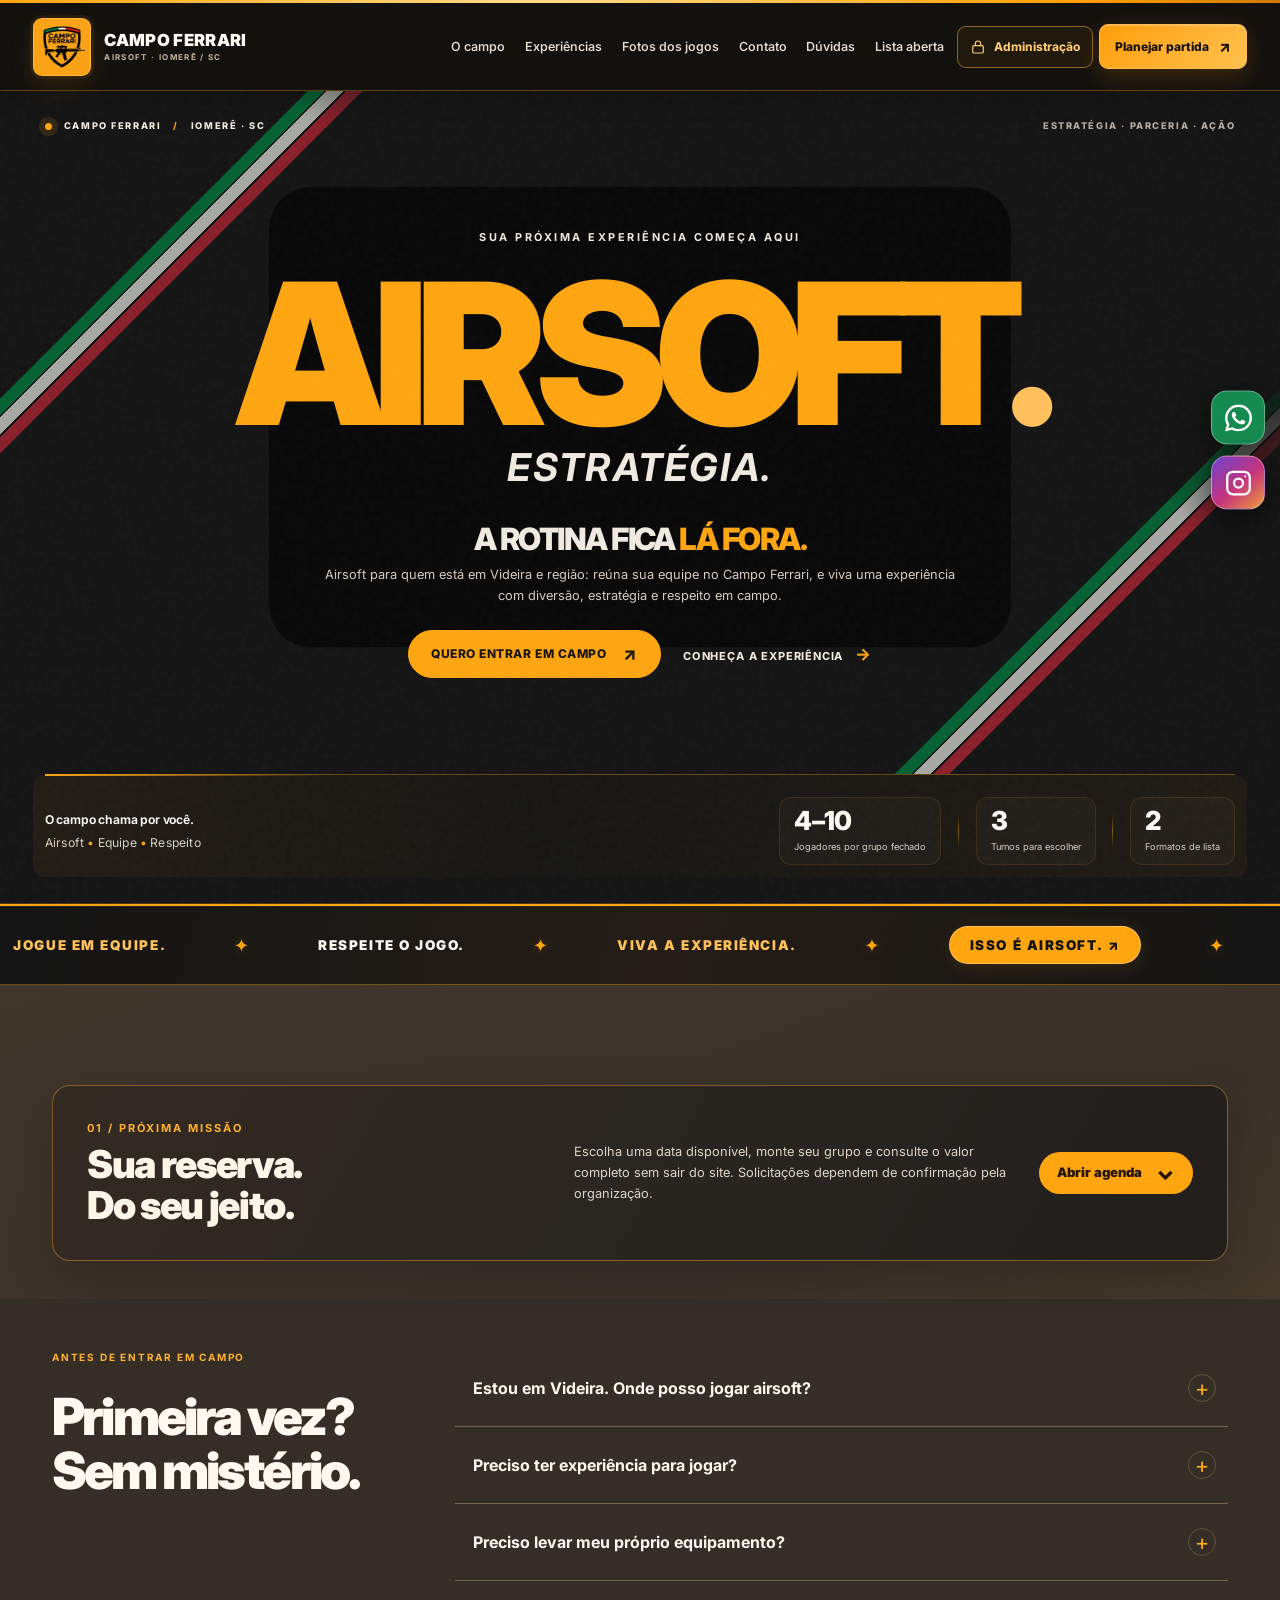
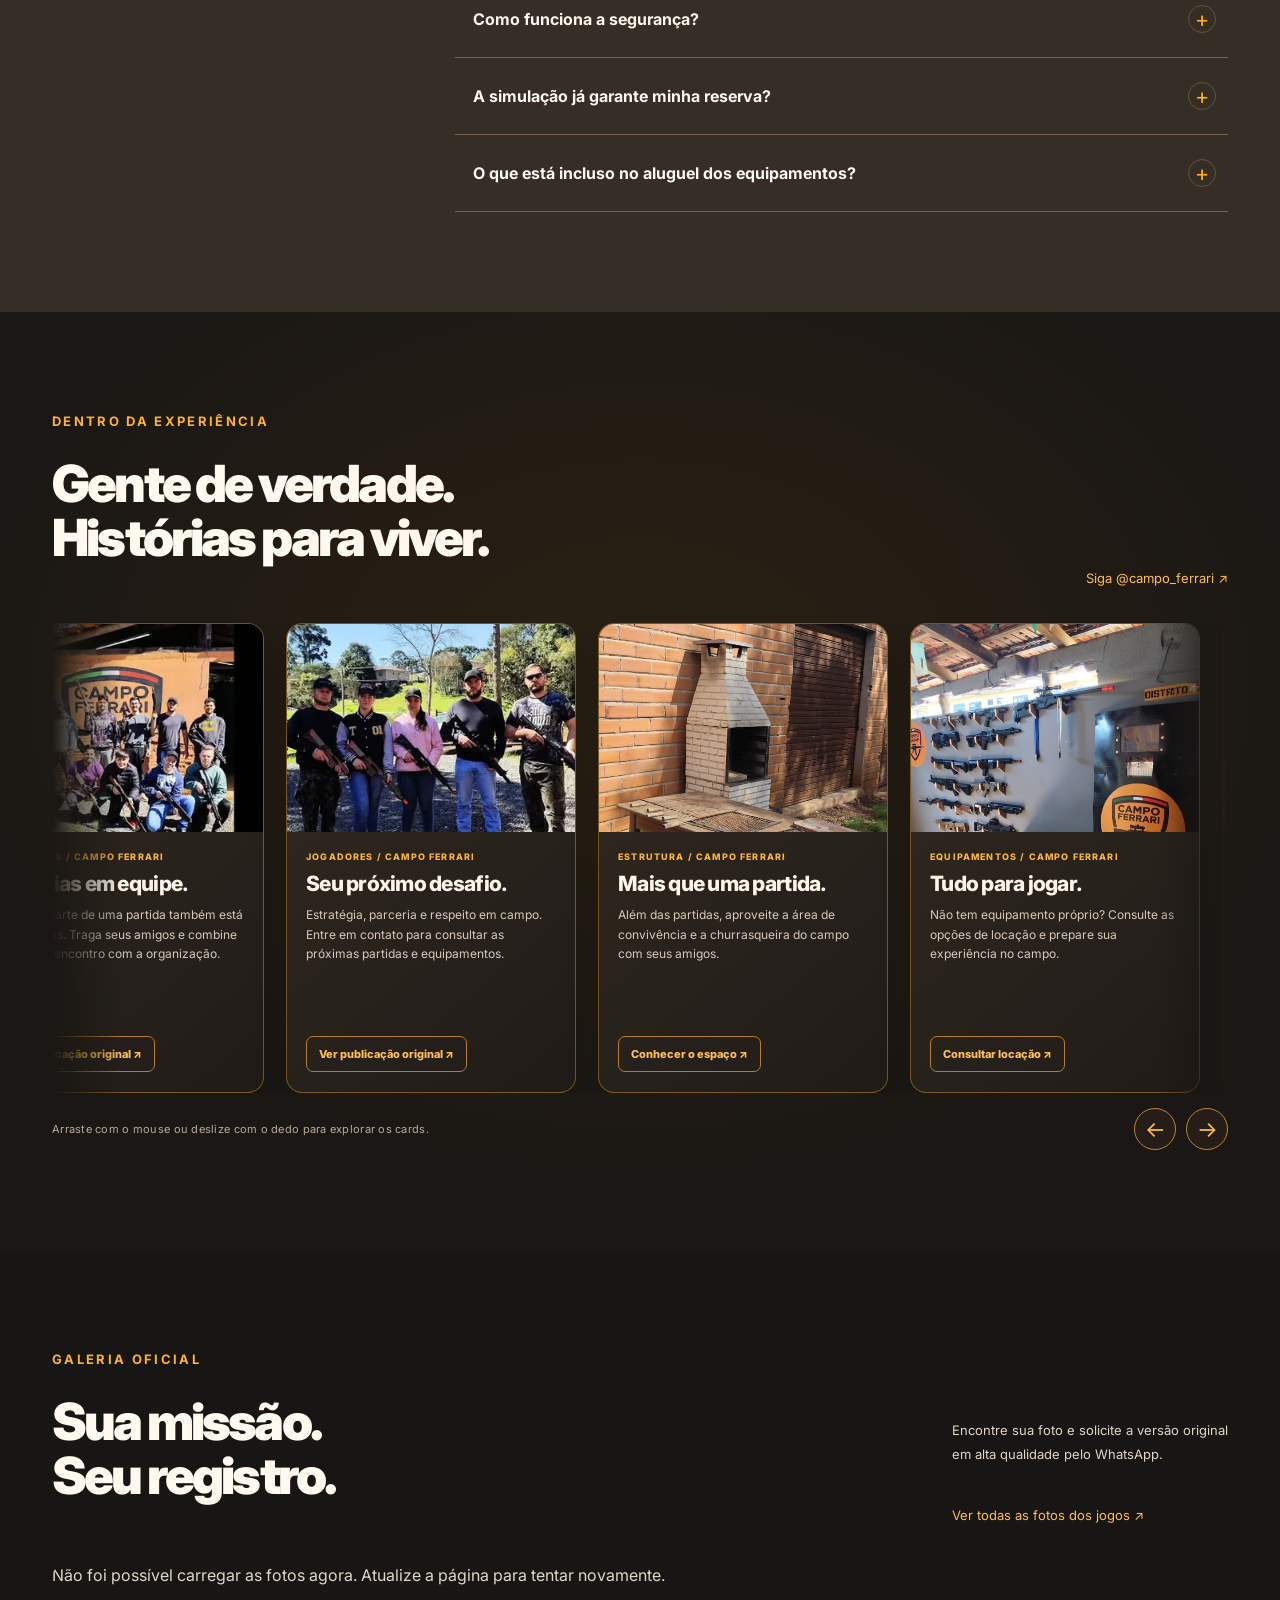
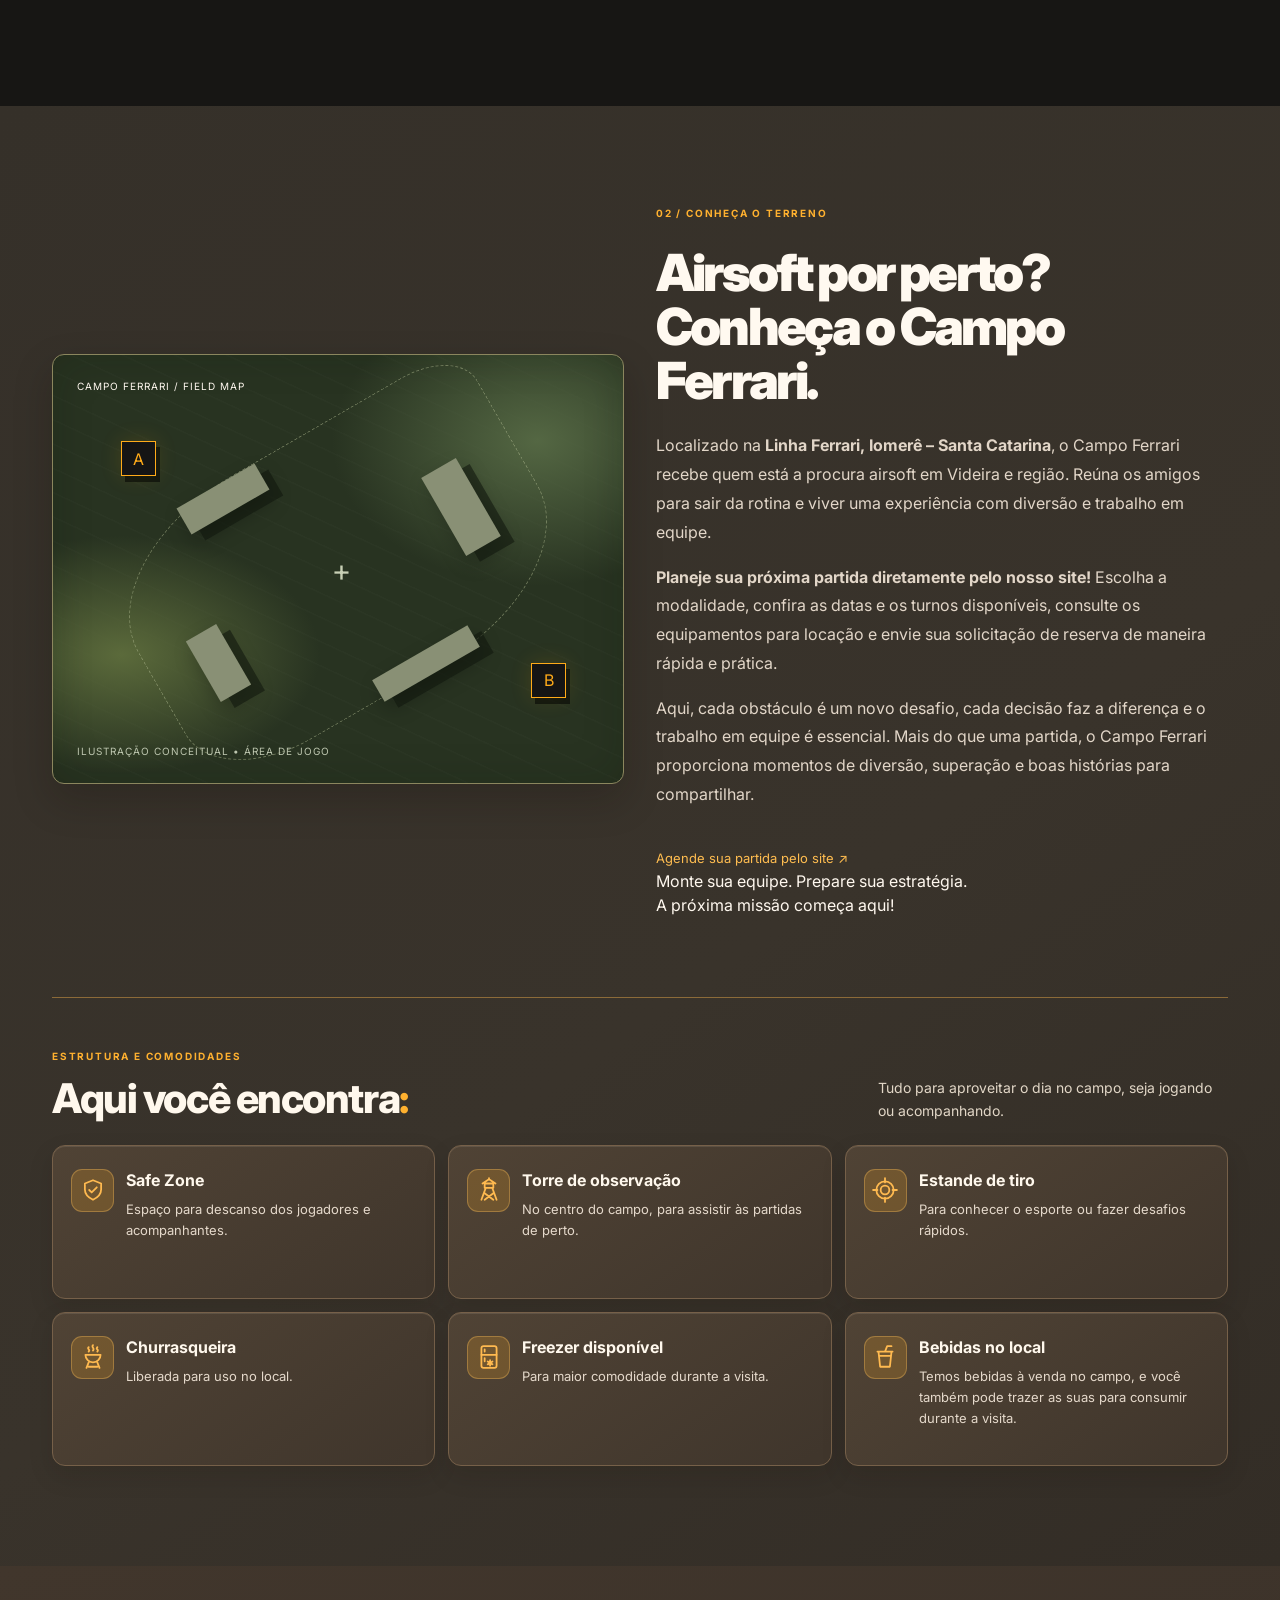
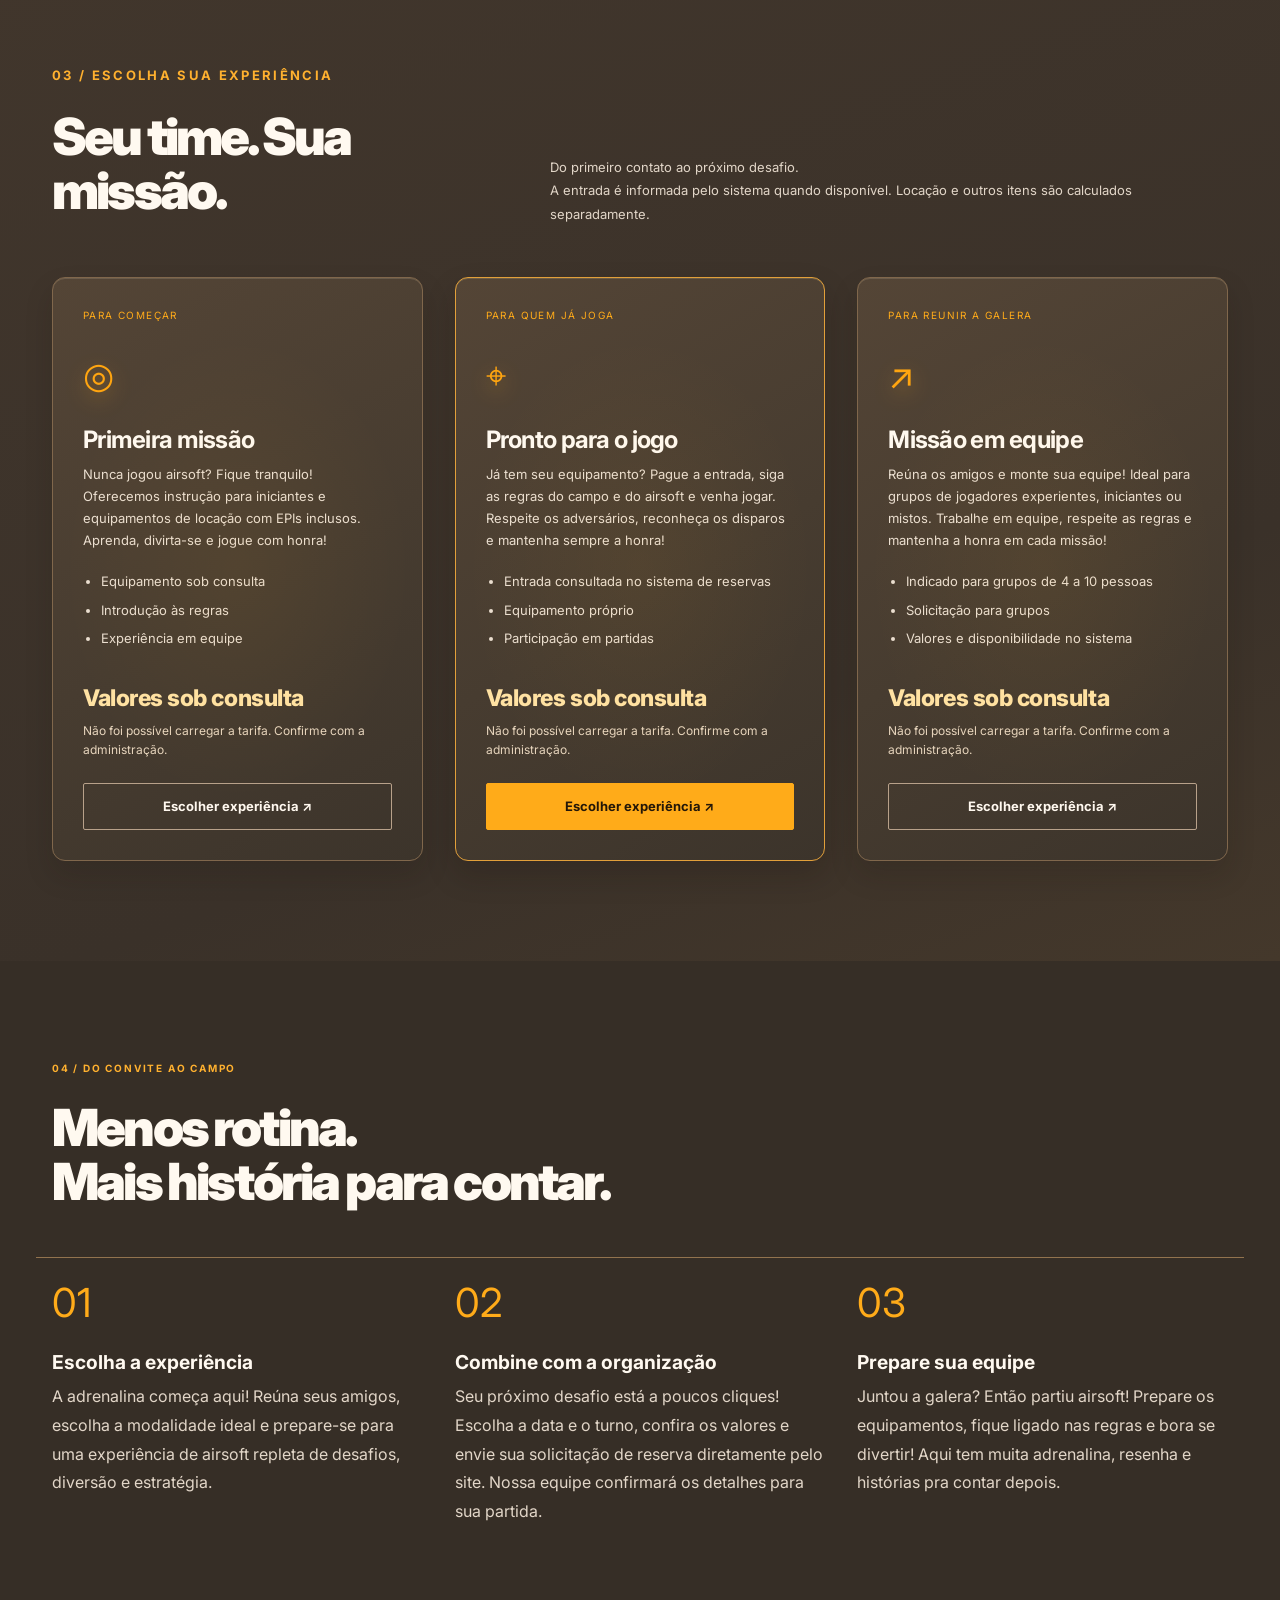
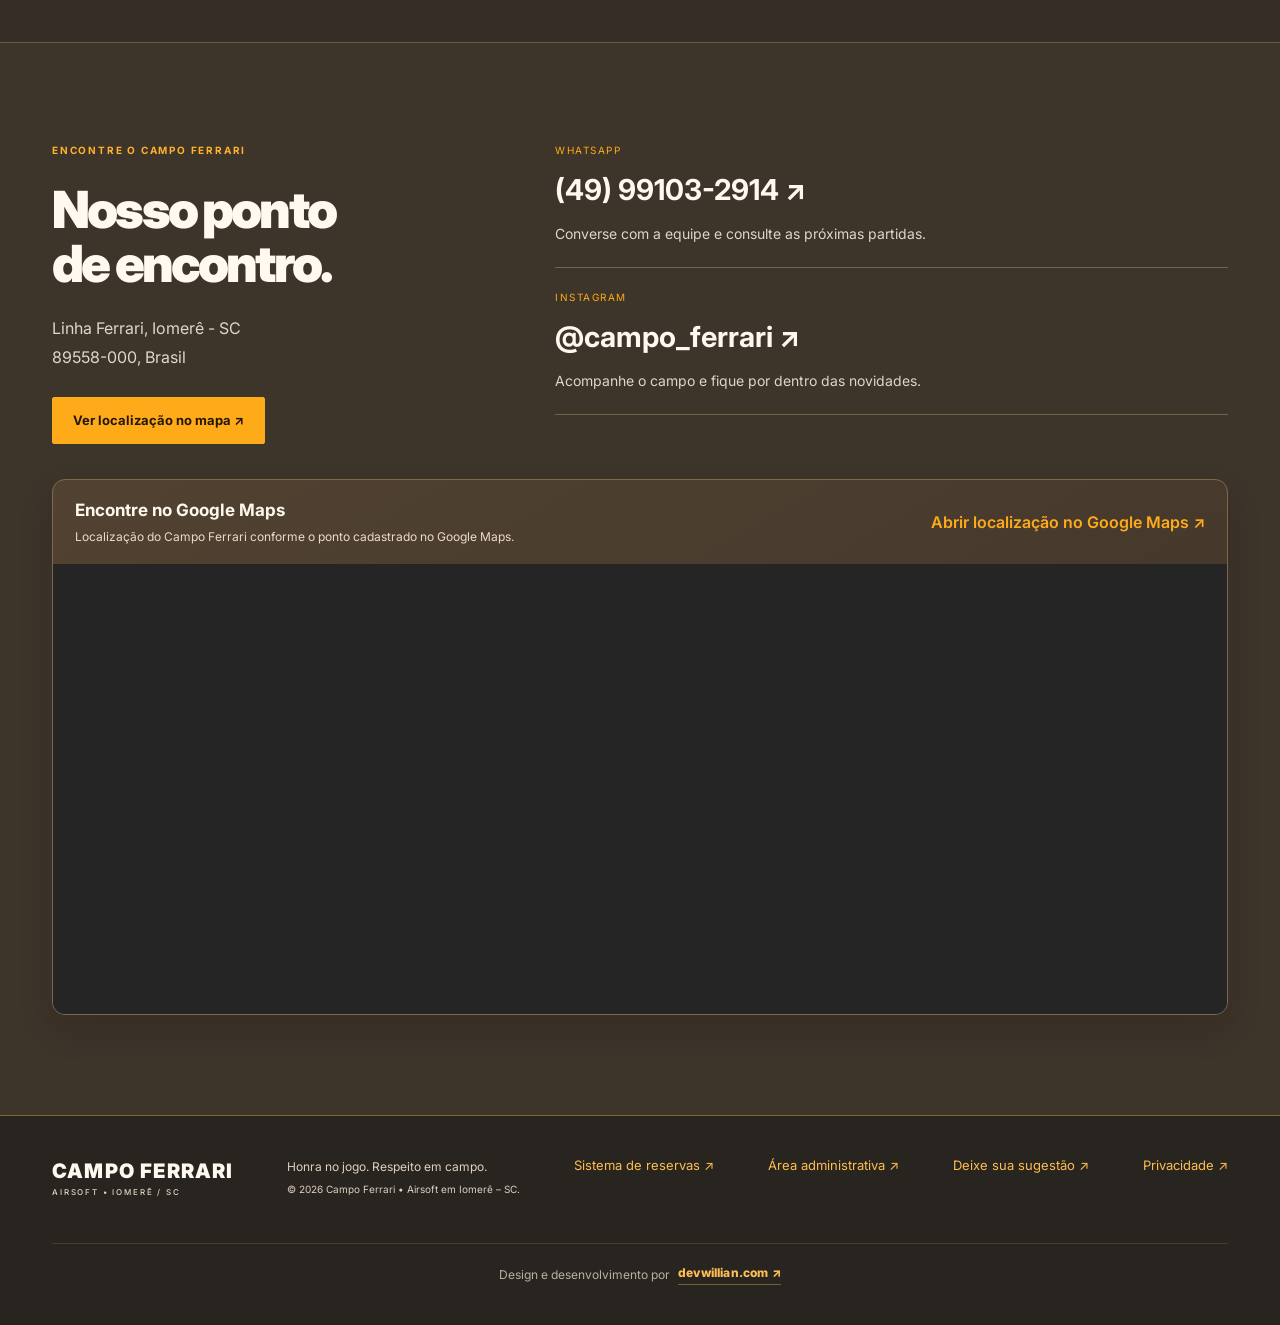
==== commit 4279c2ac: "chore: importar versão v18 de Campo_Ferrari" ====
--- a/index.html
+++ b/index.html
@@ -2,41 +2,54 @@
 
 <html lang="pt-BR">
 <head>
-<meta charset="utf-8"/><meta content="width=device-width,initial-scale=1" name="viewport"/>
-<title>Campo Ferrari | Airsoft em Iomerê, SC</title>
-<meta name="description" content="Campo Ferrari: campo de airsoft em Linha Ferrari, Iomerê, SC. Reúna sua equipe, consulte aluguel de equipamentos e agende sua partida pelo WhatsApp."/>
+<link rel="icon" type="image/png" sizes="48x48" href="/assets/favicons/favicon-48x48.png"/>
+<link rel="icon" type="image/png" sizes="192x192" href="/assets/favicons/favicon-192x192.png"/>
+<link rel="icon" type="image/png" sizes="96x96" href="/assets/favicons/favicon-96x96.png"/>
+<link rel="shortcut icon" type="image/x-icon" href="/favicon.ico"/>
+<link rel="apple-touch-icon" sizes="180x180" href="/assets/favicons/apple-touch-icon.png"/>
+<link rel="manifest" href="/assets/favicons/site.webmanifest"/>
+
+<meta charset="utf-8"/>
+<link rel="preconnect" href="https://fonts.googleapis.com"/>
+<link rel="preconnect" href="https://fonts.gstatic.com" crossorigin/>
+<link href="https://fonts.googleapis.com/css2?family=Inter:ital,wght@0,100..900;1,100..900&amp;display=swap" rel="stylesheet"/><meta content="width=device-width,initial-scale=1" name="viewport"/>
+<title>Airsoft perto de Videira, SC | Campo Ferrari em Iomerê</title>
+<meta name="description" content="Procura airsoft em Videira e região? Conheça o Campo Ferrari, em Iomerê, SC. Consulte partidas, locação de equipamentos e reserve sua experiência pelo site."/>
 <link href="assets/css/vendor/bootstrap.min.css?v=5.3.6" rel="stylesheet"/>
 <link href="assets/css/styles.css" rel="stylesheet"/>
 <link href="assets/css/redesign.css?v=20261021-fix-1" rel="stylesheet"/>
 <link href="assets/css/enhancements.css?v=20261023-mapa-1" rel="stylesheet"/>
 <link href="assets/css/depth.css?v=20261021-5" rel="stylesheet"/>
 <link href="assets/css/holographic.css?v=20261021-holo-1" rel="stylesheet"/>
-<link href="assets/css/booking-wizard.css?v=20261023-todas-listas-1" rel="stylesheet"/>
+<link href="assets/css/booking-wizard.css?v=20261029-v12-13-estoque-accessorios" rel="stylesheet"/>
+<link href="assets/css/private-request-popup.css?v=20261031-popup-confirmacao" rel="stylesheet"/>
 <link href="assets/css/open-events.css?v=20261023-todas-listas-1" rel="stylesheet"/>
-<link href="assets/css/hero-cinematic.css?v=20261022-backup-hero-1" rel="stylesheet"/>
-<link href="assets/css/campo-amenidades.css?v=20261022-1" rel="stylesheet"/>
-<link href="favicon.svg" rel="icon" type="image/svg+xml"/>
-<link href="assets/images/logo.webp" rel="alternate icon" type="image/webp"/>
+<link href="assets/css/campo-amenidades.css?v=20261031-icones" rel="stylesheet"/>
+
 <meta content="#ffa510" name="theme-color"/>
 <meta content="devwillian.com" name="author"/>
-<script src="assets/js/gallery.js?v=20261021-5" defer></script>
+<script src="assets/js/gallery-marquee-v12-31.js?v=20261031-auto-rapido" defer></script>
 <script src="assets/js/visual-effects.js?v=20261021-holo-1" defer></script>
-<script src="assets/js/app.js?v=20261023-scroll-revisao-1" type="module"></script>
+<script src="assets/js/app.js?v=20261031-popup-confirmacao" type="module"></script>
 
 <link rel="canonical" href="https://campoferrari.com.br/"/>
 <meta name="robots" content="index, follow, max-image-preview:large"/>
 <meta property="og:type" content="website"/>
 <meta property="og:locale" content="pt_BR"/>
 <meta property="og:site_name" content="Campo Ferrari"/>
-<meta property="og:title" content="Campo Ferrari | Airsoft em Iomerê, SC"/>
-<meta property="og:description" content="Campo Ferrari: campo de airsoft em Linha Ferrari, Iomerê, SC. Reúna sua equipe, consulte aluguel de equipamentos e agende sua partida pelo WhatsApp."/>
+<meta property="og:title" content="Airsoft perto de Videira, SC | Campo Ferrari em Iomerê"/>
+<meta property="og:description" content="Procura airsoft em Videira e região? Conheça o Campo Ferrari, em Iomerê, SC. Consulte partidas, locação de equipamentos e reserve sua experiência pelo site."/>
 <meta property="og:url" content="https://campoferrari.com.br/"/>
-<meta property="og:image" content="https://campoferrari.com.br/assets/images/gallery/instagram-equipe-fachada.jpg"/>
-<meta property="og:image:alt" content="Jogadores em frente à sede do Campo Ferrari em Iomerê, SC"/>
+<meta property="og:image" content="https://campoferrari.com.br/assets/favicons/icon-512x512.png"/>
+<meta property="og:image:alt" content="Logo oficial do Campo Ferrari Airsoft"/>
+<meta property="og:image:type" content="image/png"/>
+<meta property="og:image:width" content="512"/>
+<meta property="og:image:height" content="512"/>
 <meta name="twitter:card" content="summary_large_image"/>
-<meta name="twitter:title" content="Campo Ferrari | Airsoft em Iomerê, SC"/>
-<meta name="twitter:description" content="Campo Ferrari: campo de airsoft em Linha Ferrari, Iomerê, SC. Reúna sua equipe, consulte aluguel de equipamentos e agende sua partida pelo WhatsApp."/>
-<meta name="twitter:image" content="https://campoferrari.com.br/assets/images/gallery/instagram-equipe-fachada.jpg"/>
+<meta name="twitter:title" content="Airsoft perto de Videira, SC | Campo Ferrari em Iomerê"/>
+<meta name="twitter:description" content="Procura airsoft em Videira e região? Conheça o Campo Ferrari, em Iomerê, SC. Consulte partidas, locação de equipamentos e reserve sua experiência pelo site."/>
+<meta name="twitter:image" content="https://campoferrari.com.br/assets/favicons/icon-512x512.png"/>
+<meta name="twitter:image:alt" content="Logo oficial do Campo Ferrari Airsoft"/>
 <script type="application/ld+json">{
   "@context": "https://schema.org",
   "@graph": [
@@ -55,10 +68,10 @@
       "@id": "https://campoferrari.com.br/#campo",
       "name": "Campo Ferrari",
       "url": "https://campoferrari.com.br/",
-      "description": "Campo Ferrari: campo de airsoft em Linha Ferrari, Iomerê, SC. Reúna sua equipe, consulte aluguel de equipamentos e agende sua partida pelo WhatsApp.",
+      "description": "Procura airsoft em Videira e região? Conheça o Campo Ferrari, em Iomerê, SC. Consulte partidas, locação de equipamentos e reserve sua experiência pelo site.",
       "telephone": "+55-49-99103-2914",
-      "image": "https://campoferrari.com.br/assets/images/gallery/instagram-equipe-fachada.jpg",
-      "logo": "https://campoferrari.com.br/assets/images/logo.webp",
+      "image": "https://campoferrari.com.br/assets/favicons/icon-512x512.png",
+      "logo": "https://campoferrari.com.br/assets/favicons/icon-512x512.png",
       "address": {
         "@type": "PostalAddress",
         "streetAddress": "Linha Ferrari",
@@ -75,8 +88,8 @@
       "@type": "WebPage",
       "@id": "https://campoferrari.com.br/#webpage",
       "url": "https://campoferrari.com.br/",
-      "name": "Campo Ferrari | Airsoft em Iomerê, SC",
-      "description": "Campo Ferrari: campo de airsoft em Linha Ferrari, Iomerê, SC. Reúna sua equipe, consulte aluguel de equipamentos e agende sua partida pelo WhatsApp.",
+      "name": "Airsoft perto de Videira, SC | Campo Ferrari em Iomerê",
+      "description": "Procura airsoft em Videira e região? Conheça o Campo Ferrari, em Iomerê, SC. Consulte partidas, locação de equipamentos e reserve sua experiência pelo site.",
       "inLanguage": "pt-BR",
       "isPartOf": {
         "@id": "https://campoferrari.com.br/#website"
@@ -88,124 +101,180 @@
   ]
 }</script>
 <link rel="stylesheet" href="assets/css/experiencias-corrigidas.css"/>
-<link rel="stylesheet" href="assets/css/paleta-ferrari-clara.css?v=20261023-1"/>
-<link rel="stylesheet" href="assets/css/lista-fechada-referencia.css?v=20261023-turnos-livres-1"/>
+<link rel="stylesheet" href="assets/css/paleta-ferrari-clara.css?v=20261029-v12-8-gallery-dark"/>
+<link rel="stylesheet" href="assets/css/lista-fechada-referencia.css?v=20261029-layout-espacamento-v12-3"/>
+<link rel="stylesheet" href="assets/css/hero-pulso-ferrari.css?v=20261031-frases-rotativas"/>
+<link rel="stylesheet" href="assets/css/manifesto-ticker.css?v=20261029-v12-7-orange-white"/>
+<link rel="stylesheet" href="assets/css/hero-footer-v12-9.css?v=20261029-v12-9-color-motion"/>
+<script src="assets/js/hero-pulso-ferrari.js?v=20261031-frases-sem-com" defer></script>
+<script src="assets/js/hero-footer-v12-9.js?v=20261029-v12-9-color-motion" defer></script>
+<link rel="stylesheet" href="assets/css/equipment-video-modal.css?v=20261029-v12-10"/>
+<script src="assets/js/equipment-video-modal.js?v=20261029-v12-20-faq-dupla" defer></script>
+<link rel="stylesheet" href="assets/css/font-inter.css?v=20261029-v12-11"/>
+<link rel="stylesheet" href="assets/css/calendar-mobile-flow.css?v=20261029-v12-14"/>
+<link rel="stylesheet" href="assets/css/header-ferrari-v12-19.css?v=20261029-v12-19"/>
+<link rel="stylesheet" href="assets/css/faixas-italianas-minimalistas-v12-23.css?v=20261029-v12-23-cutoff"/>
+<script defer src="assets/js/faixas-italianas-v12-23.js?v=20261029-v12-23-cutoff"></script>
+<link rel="stylesheet" href="assets/css/booking-collapse-v12-29.css?v=20261029-v12-29"/>
+<script src="assets/js/booking-collapse-v12-29.js?v=20261029-v12-29" defer></script>
+<link rel="stylesheet" href="assets/css/faq-apos-agenda-v12-30.css?v=20261029-v12-30"/>
+<link rel="stylesheet" href="assets/css/gallery-marquee-v12-31.css?v=20261031-auto-rapido"/>
+<link rel="stylesheet" href="assets/css/hide-pricing-banners-v12-38.css?v=20261029-v12-38"/>
+<link rel="stylesheet" href="assets/css/photo-gallery.css?v=20261031-carrossel2"/>
+<script src="assets/js/photo-gallery.js?v=20261031-carrossel2" defer></script>
 </head>
 <body id="topo">
 <div aria-hidden="true" class="reading-progress"></div>
 <a class="skip-link" href="#conteudo">Pular para conteúdo</a>
-<header class="site-header"><nav aria-label="Navegação principal" class="navbar navbar-expand-lg navbar-dark container">
-<a aria-label="Campo Ferrari — voltar ao início" class="navbar-brand brand" href="#topo"><img alt="" class="brand-logo" height="60" src="assets/images/logo.webp" width="60"/> CAMPO FERRARI<span class="brand-sub">AIRSOFT • IOMERÊ / SC</span></a>
-<button aria-controls="menu" aria-expanded="false" aria-label="Abrir navegação" class="navbar-toggler" data-bs-target="#menu" data-bs-toggle="collapse" type="button"><span class="navbar-toggler-icon"></span></button>
-<div class="collapse navbar-collapse" id="menu"><ul class="navbar-nav ms-auto gap-lg-4 align-items-lg-center"><li class="nav-item"><a class="nav-link" href="#campo">O campo</a></li><li class="nav-item"><a class="nav-link" href="#modalidades">Experiências</a></li><li class="nav-item"><a class="nav-link" href="#galeria">Galeria</a></li><li class="nav-item"><a class="nav-link" href="#contato">Contato</a></li><li class="nav-item"><a class="nav-link" href="#duvidas">Dúvidas</a></li><li class="nav-item"><a class="nav-link" data-open-list-link href="#agendar">Lista aberta</a></li><li class="nav-item"><a class="btn btn-accent" href="#agendar">Planejar partida ↗</a></li></ul></div>
-</nav></header>
+<header class="site-header cf-site-header">
+  <nav aria-label="Navegação principal" class="navbar navbar-expand-lg navbar-dark container cf-main-navbar">
+    <a aria-label="Campo Ferrari — voltar ao início" class="navbar-brand brand cf-brand" href="#topo">
+      <img alt="" class="brand-logo" height="60" src="assets/images/logo.webp" width="60"/>
+      <span class="cf-brand-copy"><span class="cf-brand-title">CAMPO FERRARI</span><span class="brand-sub">AIRSOFT · IOMERÊ / SC</span></span>
+    </a>
+    <div class="cf-mobile-nav-actions">
+      <a class="cf-mobile-admin" href="/admin/" aria-label="Abrir área administrativa" title="Administração">
+        <svg aria-hidden="true" viewBox="0 0 24 24" width="18" height="18" fill="none" stroke="currentColor" stroke-width="1.85" stroke-linecap="round" stroke-linejoin="round"><rect x="4" y="10" width="16" height="11" rx="2"/><path d="M8 10V7a4 4 0 0 1 8 0v3"/></svg>
+      </a>
+      <button aria-controls="menu" aria-expanded="false" aria-label="Abrir navegação" class="navbar-toggler" data-bs-target="#menu" data-bs-toggle="collapse" type="button"><span class="navbar-toggler-icon"></span></button>
+    </div>
+    <div class="collapse navbar-collapse" id="menu">
+      <ul class="navbar-nav ms-auto align-items-lg-center cf-navbar-links">
+        <li class="nav-item"><a class="nav-link" href="#campo">O campo</a></li>
+        <li class="nav-item"><a class="nav-link" href="#modalidades">Experiências</a></li>
+        <li class="nav-item"><a class="nav-link" href="fotos.html">Fotos dos jogos</a></li>
+        <li class="nav-item"><a class="nav-link" href="#contato">Contato</a></li>
+        <li class="nav-item"><a class="nav-link" href="#duvidas">Dúvidas</a></li>
+        <li class="nav-item"><a class="nav-link" data-open-list-link href="#agendar">Lista aberta</a></li>
+        <li class="nav-item cf-admin-nav-item">
+          <a class="cf-admin-nav-link" href="/admin/" aria-label="Acessar área administrativa">
+            <svg aria-hidden="true" viewBox="0 0 24 24" width="16" height="16" fill="none" stroke="currentColor" stroke-width="1.8" stroke-linecap="round" stroke-linejoin="round"><rect x="4" y="10" width="16" height="11" rx="2"/><path d="M8 10V7a4 4 0 0 1 8 0v3"/></svg>
+            <span>Administração</span>
+          </a>
+        </li>
+        <li class="nav-item cf-booking-nav-item"><a class="btn btn-accent cf-nav-booking" href="#agendar">Planejar partida <span class="cf-nav-arrow" aria-hidden="true">↗</span></a></li>
+      </ul>
+    </div>
+  </nav>
+</header>
+<!-- V12.15: preview social atualizado para o logo do Campo Ferrari -->
 <main id="conteudo">
-<!-- HERO CAMPO FERRARI: versão sem cards, tipografia monumental e identidade preta/laranja. -->
-<section class="hero hero-cinematic" aria-labelledby="hero-title">
-  <!-- Fundo preto/grafite com fotografia de airsoft integrada em baixa opacidade, sem cartões de fotos. -->
-  <div class="hero-cinematic-atmosphere" aria-hidden="true"></div>
-  <div class="container hero-cinematic-stage">
-    <div class="hero-cinematic-masthead">
-      <span class="hero-cinematic-mark"><i aria-hidden="true"></i> CAMPO FERRARI <span aria-hidden="true">/</span> IOMERÊ · SC</span>
-      <span class="hero-cinematic-issue">SUA PRÓXIMA EXPERIÊNCIA COMEÇA AQUI ↗</span>
-    </div>
-
-    <div class="hero-cinematic-topline">
-      <p>Estratégia, parceria e ação.<br/><strong>O campo chama por você.</strong></p>
-    </div>
-
-    <div class="hero-cinematic-wordmark" aria-hidden="true"><span class="hero-cinematic-word">AIRSOFT</span><span class="hero-wordmark-dot">.</span></div>
-
-    <div class="hero-cinematic-content">
-      <div class="hero-cinematic-content-rule" aria-hidden="true"><span></span><i></i><span></span></div>
-      <p class="hero-cinematic-eyebrow">CAMPO FERRARI <span aria-hidden="true">/</span> EXPERIÊNCIA 01</p>
-      <h1 id="hero-title" class="hero-cinematic-title">A ROTINA FICA <span>LÁ FORA.</span></h1>
-      <p class="hero-cinematic-subtitle">Reúna sua equipe, saia do comum e descubra uma experiência de airsoft com estratégia, diversão e respeito em campo.</p>
-      <div class="hero-cinematic-actions">
-        <a class="hero-cinematic-cta" href="#agendar">QUERO ENTRAR EM CAMPO <span aria-hidden="true">↗</span></a>
-        <a class="hero-cinematic-link" href="#galeria">CONHEÇA A EXPERIÊNCIA <span aria-hidden="true">→</span></a>
-      </div>
-    </div>
-
-    <div class="hero-cinematic-footer">
-      <div class="hero-cinematic-location"><span class="hero-cinematic-location-icon" aria-hidden="true">⌖</span><span>LINHA FERRARI, IOMERÊ — SC</span></div>
-      <span class="hero-cinematic-scroll">ROLE PARA EXPLORAR <span aria-hidden="true">↓</span></span>
+<!-- HERO V12.4: adaptação da composição editorial pulso. à identidade do Campo Ferrari.
+     Apenas o visual desta seção foi alterado; o agendamento segue no #agendar. -->
+<section class="hero hero-cinematic hero-pulso-ferrari" aria-labelledby="hero-title">
+  <!-- V12.23: faixa esquerda mantida; faixa direita deslocada e limitada ao divisor. -->
+  <span class="cf-italian-stripe cf-italian-stripe--left" aria-hidden="true"></span>
+  <div class="cf-italian-stripe-window" aria-hidden="true">
+    <span class="cf-italian-stripe cf-italian-stripe--right"></span>
+  </div>
+  <div class="cf-hero-grain" aria-hidden="true"></div>
+  <div class="container cf-hero-frame">
+    <div class="cf-hero-topbar">
+      <span class="cf-hero-topmark"><span class="cf-orange-dot" aria-hidden="true"></span> CAMPO FERRARI <span class="cf-hero-slash" aria-hidden="true">/</span> IOMERÊ · SC</span>
+      <span class="cf-hero-edition">ESTRATÉGIA · PARCERIA · AÇÃO</span>
+    </div>
+    <div class="cf-hero-center">
+      <div class="cf-hero-video-capsule" aria-hidden="true">
+        <video id="cf-hero-video" autoplay muted loop playsinline preload="auto" disablepictureinpicture disableremoteplayback>
+          <source src="assets/videos/hero-campo-ferrari.mp4" type="video/mp4"/>
+          Seu navegador não suporta a tag de vídeo.
+        </video>
+      </div>
+      <div class="cf-hero-type">
+        <p class="cf-hero-pretitle">SUA PRÓXIMA EXPERIÊNCIA COMEÇA AQUI</p>
+        <h1 id="hero-title" class="cf-hero-mainword" tabindex="0">AIRSOFT<span aria-hidden="true">.</span></h1>
+        <p class="cf-hero-script" id="cf-hero-script" tabindex="0" aria-live="off">ESTRATÉGIA.</p>
+        <h2 class="cf-hero-callout">A ROTINA FICA <span>LÁ FORA.</span></h2>
+        <p class="cf-hero-description">Airsoft para quem está em Videira e região: reúna sua equipe no Campo Ferrari, e viva uma experiência com diversão, estratégia e respeito em campo.</p>
+        <div class="cf-hero-actions">
+          <a class="cf-hero-primary" href="#agendar">QUERO ENTRAR EM CAMPO <span aria-hidden="true">↗</span></a>
+          <a class="cf-hero-secondary" href="#galeria">CONHEÇA A EXPERIÊNCIA <span aria-hidden="true">→</span></a>
+        </div>
+      </div>
+    </div>
+    <div class="cf-hero-bottom">
+      <div class="cf-hero-positioning">
+        <p>O campo chama por você.</p>
+        <p>Airsoft <span aria-hidden="true">•</span> Equipe <span aria-hidden="true">•</span> Respeito</p>
+      </div>
+      <div class="cf-hero-metrics" aria-label="Como funciona a experiência">
+        <div class="cf-hero-metric"><strong>4–10</strong><span>Jogadores por grupo fechado</span></div>
+        <div class="cf-hero-divider" aria-hidden="true"></div>
+        <div class="cf-hero-metric"><strong>3</strong><span>Turnos para escolher</span></div>
+        <div class="cf-hero-divider" aria-hidden="true"></div>
+        <div class="cf-hero-metric"><strong>2</strong><span>Formatos de lista</span></div>
+      </div>
     </div>
   </div>
 </section>
-<div class="manifesto"><div class="container d-flex flex-wrap justify-content-between gap-3"><span>JOGUE EM EQUIPE.</span><span>RESPEITE O JOGO.</span><span>VIVA A EXPERIÊNCIA.</span><span class="text-accent">ISSO É AIRSOFT. ↗</span></div></div>
-<section class="section gallery-editorial" id="galeria"><div class="container"><div class="section-heading"><div><p class="eyebrow text-accent">DENTRO DA EXPERIÊNCIA</p><h2>Gente de verdade.<br/>Histórias para viver.</h2></div><a class="text-link" href="https://www.instagram.com/campo_ferrari/" rel="noopener noreferrer" target="_blank">Siga @campo_ferrari ↗</a></div><div aria-label="Fotos do Instagram do Campo Ferrari" aria-roledescription="carrossel" class="gallery-shell gallery-story" id="field-gallery" data-autoplay="6000" role="region" tabindex="0"><div class="gallery-viewport"><figure aria-hidden="false" aria-label="1 de 3" aria-roledescription="slide" class="gallery-slide is-active" data-title="O jogo aproxima." role="group"><div class="gallery-image-frame"><img alt="Grupo de jogadores em frente à fachada laranja do Campo Ferrari" height="640" loading="lazy" src="assets/images/gallery/instagram-equipe-fachada.jpg" width="361"/></div><figcaption><span class="gallery-kicker">EQUIPE / CAMPO FERRARI</span><h3>O jogo aproxima.</h3><p>Reúna a sua equipe e venha viver a experiência. Um encontro para sair da rotina e levar boas histórias para casa.</p><a class="gallery-source" href="https://www.instagram.com/campo_ferrari/reel/Dcg3ZUjt87Q/" rel="noopener noreferrer" target="_blank">Ver publicação original ↗</a><small>Imagem de capa publicada no Instagram do campo.</small></figcaption></figure><figure aria-hidden="true" aria-label="2 de 3" aria-roledescription="slide" class="gallery-slide" inert data-title="Histórias em equipe." role="group"><div class="gallery-image-frame"><img alt="Grupo reunido ao ar livre em frente à sede do Campo Ferrari" height="640" loading="lazy" src="assets/images/gallery/instagram-encontro.jpg" width="361"/></div><figcaption><span class="gallery-kicker">ENCONTROS / CAMPO FERRARI</span><h3>Histórias em equipe.</h3><p>A melhor parte de uma partida também está nas pessoas. Traga seus amigos e combine o próximo encontro com a organização.</p><a class="gallery-source" href="https://www.instagram.com/campo_ferrari/reel/Dcb5M-DNydS/" rel="noopener noreferrer" target="_blank">Ver publicação original ↗</a><small>Imagem de capa publicada no Instagram do campo.</small></figcaption></figure><figure aria-hidden="true" aria-label="3 de 3" aria-roledescription="slide" class="gallery-slide" inert data-title="Seu próximo desafio." role="group"><div class="gallery-image-frame"><img alt="Cinco participantes com equipamentos de airsoft em uma área externa do Campo Ferrari" height="640" loading="lazy" src="assets/images/gallery/instagram-jogadores.jpg" width="361"/></div><figcaption><span class="gallery-kicker">JOGADORES / CAMPO FERRARI</span><h3>Seu próximo desafio.</h3><p>Estratégia, parceria e respeito em campo. Entre em contato para consultar as próximas partidas e os equipamentos disponíveis.</p><a class="gallery-source" href="https://www.instagram.com/campo_ferrari/reel/Dc_1Ta8NQms/" rel="noopener noreferrer" target="_blank">Ver publicação original ↗</a><small>Imagem de capa publicada no Instagram do campo.</small></figcaption></figure><div aria-label="Navegação das fotos" class="gallery-overlay-controls"><button aria-label="Foto anterior" class="gallery-side-arrow gallery-side-arrow-prev" data-prev="" title="Foto anterior" type="button"><svg aria-hidden="true" fill="none" stroke="currentColor" stroke-linecap="round" stroke-linejoin="round" stroke-width="2.2" viewbox="0 0 24 24"><path d="M19 12H5m7 7-7-7 7-7"></path></svg></button><button aria-label="Próxima foto" class="gallery-side-arrow gallery-side-arrow-next" data-next="" title="Próxima foto" type="button"><svg aria-hidden="true" fill="none" stroke="currentColor" stroke-linecap="round" stroke-linejoin="round" stroke-width="2.2" viewbox="0 0 24 24"><path d="M5 12h14m-7-7 7 7-7 7"></path></svg></button></div></div><div class="gallery-meta" aria-label="Posição no carrossel"><span class="gallery-counter" data-gallery-counter>01 / 03</span><div class="gallery-dots-3d" role="group" aria-label="Ir para uma foto"><button type="button" data-gallery-dot="0" aria-current="true" aria-label="Mostrar foto 1 de 3"></button><button type="button" data-gallery-dot="1" aria-current="false" aria-label="Mostrar foto 2 de 3"></button><button type="button" data-gallery-dot="2" aria-current="false" aria-label="Mostrar foto 3 de 3"></button></div><span class="gallery-hint-3d">Explore pelas setas ou arraste ↔</span></div><div class="gallery-progress-track" aria-hidden="true"><div class="gallery-progress-fill" data-gallery-progress></div></div><p aria-atomic="true" aria-live="polite" class="visually-hidden" data-announcement=""></p></div></div></section>
-<section class="section" id="campo"><div class="container"><div class="row g-5 align-items-center"><div class="col-lg-6"><div aria-label="Ilustração conceitual de um campo de airsoft com obstáculos, vegetação e rotas" class="field-art" role="img"><div class="map-label">CAMPO FERRARI / FIELD MAP</div><div class="map-route"></div><span class="obstacle o1"></span><span class="obstacle o2"></span><span class="obstacle o3"></span><span class="obstacle o4"></span><span class="base base-a">A</span><span class="base base-b">B</span><span class="map-center">+</span><span class="map-caption">ILUSTRAÇÃO CONCEITUAL • ÁREA DE JOGO</span></div></div><div class="col-lg-6"><p class="eyebrow text-accent">01 / CONHEÇA O TERRENO</p><h2>Campo Ferrari:<br/>airsoft em Iomerê.</h2><p class="muted">O Campo Ferrari fica em Linha Ferrari, Iomerê, Santa Catarina. Reúna seus amigos para jogar airsoft, consulte a locação de equipamentos e combine sua partida diretamente com a organização pelo WhatsApp.</p><p class="muted">Cada obstáculo abre uma possibilidade. Cada movimento depende da sua equipe. Um convite para trocar a rotina por estratégia, conexão e diversão ao ar livre.</p><a class="text-link" href="#modalidades">Encontre seu jeito de jogar ↗</a></div></div>
-<!-- Infraestrutura do Campo Ferrari: comodidades para jogadores e visitantes. -->
-<div class="campo-amenities" aria-labelledby="campo-amenities-title">
-  <div class="campo-amenities-intro">
-    <div>
-      <p class="eyebrow text-accent">ESTRUTURA E COMODIDADES</p>
-      <h3 id="campo-amenities-title">Aqui você encontra<span class="text-accent">:</span></h3>
-    </div>
-    <p class="campo-amenities-lead">Tudo para aproveitar o dia no campo, seja jogando ou acompanhando.</p>
-  </div>
-  <ul class="campo-amenities-grid">
-    <li class="campo-amenity">
-      <span class="campo-amenity-icon" aria-hidden="true">🛡️</span>
-      <div class="campo-amenity-copy"><h4>Safe Zone</h4><p>Espaço para descanso dos jogadores e acompanhantes.</p></div>
-    </li>
-    <li class="campo-amenity">
-      <span class="campo-amenity-icon" aria-hidden="true">🗼</span>
-      <div class="campo-amenity-copy"><h4>Torre de observação</h4><p>No centro do campo, para assistir às partidas de perto.</p></div>
-    </li>
-    <li class="campo-amenity">
-      <span class="campo-amenity-icon" aria-hidden="true">🎯</span>
-      <div class="campo-amenity-copy"><h4>Estande de tiro</h4><p>Para conhecer o esporte ou fazer desafios rápidos.</p></div>
-    </li>
-    <li class="campo-amenity">
-      <span class="campo-amenity-icon" aria-hidden="true">🔥</span>
-      <div class="campo-amenity-copy"><h4>Churrasqueira</h4><p>Liberada para uso no local.</p></div>
-    </li>
-    <li class="campo-amenity">
-      <span class="campo-amenity-icon" aria-hidden="true">🧊</span>
-      <div class="campo-amenity-copy"><h4>Freezer disponível</h4><p>Para maior comodidade durante a visita.</p></div>
-    </li>
-    <li class="campo-amenity">
-      <span class="campo-amenity-icon" aria-hidden="true">🥤</span>
-      <div class="campo-amenity-copy"><h4>Venda de bebidas</h4><p>Opções de bebidas à venda no local.</p></div>
-    </li>
-    <li class="campo-amenity">
-      <span class="campo-amenity-icon" aria-hidden="true">🥤</span>
-      <div class="campo-amenity-copy"><h4>Traga suas bebidas</h4><p>Também é permitido trazer bebidas de fora para consumo.</p></div>
-    </li>
-  </ul>
+<!-- V12.29: faixa animada logo abaixo do hero, antes da agenda recolhida. -->
+<!-- Faixa de manifesto com rolagem contínua · cores Ferrari laranja/branco -->
+<div class="manifesto manifesto--ticker" role="region" aria-label="Campo Ferrari: jogue em equipe, respeite o jogo, viva a experiência. Isso é airsoft.">
+  <div class="manifesto-ticker-track">
+    <div class="manifesto-group">
+      <span class="manifesto-message">JOGUE EM EQUIPE.</span>
+      <span class="manifesto-separator" aria-hidden="true">✦</span>
+      <span class="manifesto-message">RESPEITE O JOGO.</span>
+      <span class="manifesto-separator" aria-hidden="true">✦</span>
+      <span class="manifesto-message">VIVA A EXPERIÊNCIA.</span>
+      <span class="manifesto-separator" aria-hidden="true">✦</span>
+      <span class="manifesto-message manifesto-message--accent">ISSO É AIRSOFT. ↗</span>
+      <span class="manifesto-separator" aria-hidden="true">✦</span>
+    </div>
+    <div class="manifesto-group" aria-hidden="true">
+      <span class="manifesto-message">JOGUE EM EQUIPE.</span>
+      <span class="manifesto-separator" aria-hidden="true">✦</span>
+      <span class="manifesto-message">RESPEITE O JOGO.</span>
+      <span class="manifesto-separator" aria-hidden="true">✦</span>
+      <span class="manifesto-message">VIVA A EXPERIÊNCIA.</span>
+      <span class="manifesto-separator" aria-hidden="true">✦</span>
+      <span class="manifesto-message manifesto-message--accent">ISSO É AIRSOFT. ↗</span>
+      <span class="manifesto-separator" aria-hidden="true">✦</span>
+    </div>
+  </div>
 </div>
-</div></section>
-<section class="section section-alt" id="modalidades"><div class="container"><div class="section-heading"><div><p class="eyebrow text-accent">02 / ESCOLHA SUA EXPERIÊNCIA</p><h2>Seu time. Sua missão.</h2></div><p class="muted">Do primeiro contato ao próximo desafio.<br/>A entrada é informada pelo sistema quando disponível. Locação e outros itens são calculados separadamente.</p></div><p id="experience-pricing-status" class="experience-pricing-status" role="status" aria-live="polite">Consultando valores da entrada no sistema…</p><div class="row g-4" id="experience-list"></div><p id="experience-choice-status" class="visually-hidden" role="status" aria-live="polite"></p><noscript><p>Para conhecer o Campo Ferrari, consulte modalidades e informações de reserva diretamente com a equipe. <a href="https://wa.me/5549991032914">Fale com a equipe pelo WhatsApp</a> para confirmar valores, locação e disponibilidade. O simulador requer JavaScript.</p></noscript></div></section>
-<section class="section steps"><div class="container"><p class="eyebrow text-accent">03 / DO CONVITE AO CAMPO</p><h2>Menos rotina.<br/>Mais história para contar.</h2><div class="row g-4 mt-4"><div class="col-md-4"><span class="step-number">01</span><h3>Escolha a experiência</h3><p class="muted">Escolha uma opção e consulte os preços reais na etapa de reservas.</p></div><div class="col-md-4"><span class="step-number">02</span><h3>Combine com a organização</h3><p class="muted">Confirme a data, as condições e a disponibilidade do campo.</p></div><div class="col-md-4"><span class="step-number">03</span><h3>Prepare sua equipe</h3><p class="muted">Siga o briefing, utilize a proteção indicada e respeite as regras.</p></div></div></div></section>
+<!-- V12.28: reservas reposicionadas imediatamente apos o hero, preservando todo o fluxo de agendamento. -->
 <section class="section section-alt booking-section" id="agendar" aria-labelledby="booking-title">
 <div class="container">
-  <div class="booking-intro"><div><p class="eyebrow text-accent">04 / PRÓXIMA MISSÃO</p><h2 id="booking-title">Sua reserva.<br/>Do seu jeito.</h2></div><p class="muted">Escolha uma data disponível, monte seu grupo e consulte o valor completo sem sair do site. Solicitações dependem de confirmação pela organização.</p></div>
+  <details class="cf-booking-details" id="cf-booking-details">
+    <summary class="booking-intro cf-booking-summary">
+      <span class="cf-booking-summary-copy"><span class="eyebrow text-accent">01 / PRÓXIMA MISSÃO</span><span id="booking-title" class="cf-booking-summary-title" role="heading" aria-level="2">Sua reserva.<br/>Do seu jeito.</span></span>
+      <span class="cf-booking-summary-description">Escolha uma data disponível, monte seu grupo e consulte o valor completo sem sair do site. Solicitações dependem de confirmação pela organização.</span>
+      <span class="cf-booking-summary-cta"><span class="cf-booking-summary-open">Abrir agenda</span><span class="cf-booking-summary-close">Fechar agenda</span><span class="cf-booking-summary-chevron" aria-hidden="true">⌄</span></span>
+    </summary>
   <div class="cf-booking" id="booking-widget">
     <div class="cf-booking-top"><div><span class="cf-overline">CAMPO FERRARI / RESERVAS</span><h3>Agende sua experiência</h3><p>Confira disponibilidade em tempo real pelo sistema do campo.</p></div><span class="cf-live-status" id="cf-api-status" role="status">Conectando ao calendário…</span></div>
     <div class="cf-mode-tabs" role="group" aria-label="Modalidade de participação">
-      <button class="cf-mode is-active" type="button" data-mode="closed" aria-pressed="true"><strong>Lista fechada</strong><span>Grupo de 4 a 10 pessoas</span></button>
-      <button class="cf-mode" type="button" data-mode="open" aria-pressed="false"><strong>Lista aberta</strong><span>Encontre outros participantes</span></button>
+      <button class="cf-mode is-active" type="button" data-mode="closed" aria-pressed="true" aria-controls="cf-closed"><strong>Lista fechada</strong><span>Grupo de 4 a 10 pessoas</span></button>
+      <button class="cf-mode" type="button" data-mode="open" aria-pressed="false" aria-controls="cf-open"><strong>Lista aberta</strong><span>Encontre outros participantes</span></button>
+      <button class="cf-mode" type="button" data-mode="private-event" aria-pressed="false" aria-controls="cf-private-event"><strong>Evento fechado</strong><span>Solicite um evento privativo</span></button>
     </div>
     <div class="cf-closed" id="cf-closed">
-      <ol class="cf-steps" aria-label="Etapas da reserva"><li class="is-active" data-step="1"><button type="button" class="cf-step-nav" data-step-nav="1" aria-current="step" disabled><b>01</b><span>Data e turno</span></button></li><li data-step="2"><button type="button" class="cf-step-nav" data-step-nav="2" disabled><b>02</b><span>Equipamentos</span></button></li><li data-step="3"><button type="button" class="cf-step-nav" data-step-nav="3" disabled><b>03</b><span>Revisão</span></button></li></ol>
+      <div class="cf-closed-intro cf-stage-title" aria-label="Sobre a lista fechada">
+        <h4>Fechou o time? A próxima missão é de vocês!</h4>
+        <p>Reúna de 4 a 10 jogadores, escolha a data e os turnos disponíveis e prepare sua equipe para entrar em campo.</p>
+      </div>
+      <ol class="cf-steps" aria-label="Etapas da reserva"><li class="is-active" data-step="1"><button type="button" class="cf-step-nav" data-step-nav="1" aria-current="step" disabled><b>01</b><span>Data e turnos</span></button></li><li data-step="2"><button type="button" class="cf-step-nav" data-step-nav="2" disabled><b>02</b><span>Equipamentos</span></button></li><li data-step="3"><button type="button" class="cf-step-nav" data-step-nav="3" disabled><b>03</b><span>Revisão</span></button></li></ol>
       <div id="cf-closed-form">
         <div class="cf-stage" id="cf-step-1">
-          <div class="cf-stage-title"><h4>Quando será a partida?</h4><p>Selecione um dia livre e um dos horários disponíveis.</p></div>
+          <div class="cf-stage-title"><h4>Quando será a partida?</h4><p>Selecione uma data e um ou mais turnos disponíveis.</p></div>
           <p class="cf-preference" id="cf-preference" hidden></p>
           <div class="cf-date-layout">
+            <div class="cf-date-compact" id="cf-closed-date-compact" aria-label="Data escolhida">
+              <div><span>DATA SELECIONADA</span><strong id="cf-closed-compact-date">Escolha uma data</strong></div>
+              <button type="button" id="cf-closed-edit-date" aria-controls="cf-calendar-days" aria-expanded="false">Alterar data <span aria-hidden="true">↗</span></button>
+            </div>
             <div class="cf-calendar-wrap"><div class="cf-calendar-head"><button type="button" id="cf-prev-month" aria-label="Mês anterior">←</button><strong id="cf-month-label"></strong><button type="button" id="cf-next-month" aria-label="Próximo mês">→</button></div><div class="cf-weekdays" aria-hidden="true"><span>Dom</span><span>Seg</span><span>Ter</span><span>Qua</span><span>Qui</span><span>Sex</span><span>Sáb</span></div><div class="cf-calendar-days" id="cf-calendar-days" role="group" aria-label="Dias do mês"></div><div class="cf-legend"><span><i class="cf-key available"></i>Disponível</span><span><i class="cf-key taken"></i>Indisponível</span><span><i class="cf-key event"></i>Lista aberta neste dia (outros turnos podem estar livres)</span></div><div class="cf-inline-message" id="cf-calendar-error" role="status" hidden></div></div>
-            <div class="cf-period-panel"><p class="cf-field-heading">TURNOS DISPONÍVEIS</p><strong class="cf-selected-date" id="cf-selected-date">Escolha uma data</strong><div class="cf-periods" id="cf-periods"><p class="cf-muted">Selecione uma data no calendário para ver os turnos.</p></div><p class="cf-help">Os horários são sujeitos a alteração ou confirmação pela equipe.</p><div id="cf-period-error" class="cf-inline-message" role="status" hidden></div></div>
+            <div class="cf-period-panel"><p class="cf-field-heading">TURNOS DISPONÍVEIS</p><strong class="cf-selected-date" id="cf-selected-date">Escolha uma data</strong><p class="cf-closed-multiselect-hint">Selecione quantos turnos precisar. Ex.: Manhã + Tarde ou Manhã + Noite.</p><div class="cf-periods" id="cf-periods" role="group" aria-label="Selecione um ou mais turnos para a lista fechada"><p class="cf-muted">Selecione uma data no calendário para ver os turnos.</p></div><p class="cf-closed-picked" id="cf-selected-periods" role="status" aria-live="polite">Escolha um ou mais turnos disponíveis.</p><div id="cf-period-combinations" class="cf-closed-combinations" aria-label="Combinações rápidas de turnos" hidden></div><p class="cf-help">Os horários são sujeitos a alteração ou confirmação pela equipe.</p><div id="cf-period-error" class="cf-inline-message" role="status" hidden></div></div>
           </div>
           <div class="cf-alert" id="cf-step1-alert" role="status" hidden></div>
           <div class="cf-actions"><span class="cf-help">Datas e horários são consultados na API do campo.</span><button type="button" class="btn btn-accent" id="cf-to-equipment" disabled>Continuar: equipamentos ↗</button></div>
         </div>
         <div class="cf-stage" id="cf-step-2" hidden>
-          <div class="cf-stage-title"><h4>Monte o seu grupo</h4><p>Escolha o número de participantes e, se precisar, um equipamento para cada pessoa.</p></div>
-          <div class="cf-selection-bar" id="cf-selection-bar" aria-live="polite"><span>Partida selecionada</span><strong id="cf-selection-summary">Escolha uma data e turno</strong><button type="button" id="cf-edit-schedule">Alterar data ↗</button></div>
-          <div class="cf-player-counter"><div><strong>Quantidade de jogadores</strong><small id="cf-count-constraint">Mínimo 4 · máximo 10</small></div><div class="cf-counter"><button type="button" id="cf-minus-player" aria-label="Diminuir jogadores">−</button><output id="cf-player-count" aria-live="polite">6</output><button type="button" id="cf-plus-player" aria-label="Aumentar jogadores">+</button></div></div>
-          <p class="cf-field-heading">NOME E EQUIPAMENTO DE CADA JOGADOR</p><p class="cf-help">Informe o nome de todas as pessoas, inclusive o responsável se estiver no grupo. Os nomes serão visíveis apenas para a equipe e no comprovante privado. A opção “Equipamento próprio” não adiciona aluguel.</p><div id="cf-player-equipment" class="cf-equipment-grid"></div>
+          <div class="cf-stage-title"><h4>Monte o seu grupo</h4><p>Escolha o número de participantes e um equipamento para cada jogador.</p></div>
+          <div class="cf-selection-bar" id="cf-selection-bar" aria-live="polite"><span>Partida selecionada</span><strong id="cf-selection-summary">Escolha uma data e um ou mais turnos</strong><button type="button" id="cf-edit-schedule">Alterar data ↗</button></div>
+          <div class="cf-player-counter"><div><strong>Quantidade de jogadores</strong><small id="cf-count-constraint">Mínimo 4 · máximo 10</small></div><div class="cf-counter"><button type="button" id="cf-minus-player" aria-label="Diminuir jogadores">−</button><output id="cf-player-count" aria-live="polite">4</output><button type="button" id="cf-plus-player" aria-label="Aumentar jogadores">+</button></div></div>
+          <p class="cf-field-heading">NOME E EQUIPAMENTO DE CADA JOGADOR</p><p class="cf-help">Escolha o equipamento de cada vaga. Os nomes são opcionais nesta etapa: após a aprovação do administrador, cada jogador poderá se cadastrar pelo link do grupo. A opção “Equipamento próprio” não adiciona aluguel.</p><div id="cf-player-equipment" class="cf-equipment-grid"></div>
           <div class="cf-extras-grid"><div><p class="cf-field-heading">ACESSÓRIOS</p><div id="cf-accessories"></div></div><div><p class="cf-field-heading">MUNIÇÃO EXTRA</p><div id="cf-ammo"></div></div></div>
           <div class="cf-alert" id="cf-step2-alert" role="status" hidden></div><div class="cf-actions"><button type="button" class="cf-secondary-btn" id="cf-back-date">← Voltar</button><button type="button" class="btn btn-accent" id="cf-to-review">Ver valores e revisar ↗</button></div>
         </div>
@@ -213,16 +282,16 @@
           <div class="cf-stage-title"><h4>Confira os valores</h4><p>O cálculo abaixo vem da API. Revise antes de enviar a solicitação.</p></div>
           <div class="cf-summary" id="cf-preview"></div>
           <form id="cf-reservation-form" novalidate>
-            <h5>Dados do responsável</h5><div class="cf-form-grid"><label>Nome completo <input name="customer_name" type="text" maxlength="120" autocomplete="name" required placeholder="Nome do responsável"/></label><label>WhatsApp com DDD <input name="customer_whatsapp" type="tel" maxlength="40" autocomplete="tel" required placeholder="(49) 99999-9999"/></label></div>
+            <h5>Dados do responsável</h5><div class="cf-form-grid"><label>Nome completo <input name="customer_name" type="text" maxlength="120" autocomplete="name" required placeholder="Nome do responsável"/></label><label>WhatsApp com DDD <input name="customer_whatsapp" type="tel" inputmode="tel" maxlength="40" autocomplete="tel" required placeholder="+55 (49) 99999-9999"/><small>Com ou sem +55. Aceitamos números preenchidos automaticamente pelo celular.</small></label></div>
             <label>Observações (opcional)<textarea name="notes" maxlength="1000" rows="3" placeholder="Informações relevantes sobre o grupo"></textarea></label>
             <label class="cf-privacy-check"><input type="checkbox" name="adult_responsible" required/><span>Confirmo que sou maior de 18 anos e responsável pela solicitação.</span></label><label class="cf-privacy-check"><input type="checkbox" name="contact_consent" required/><span>Concordo em fornecer estes dados para contato sobre minha solicitação, conforme a <a href="politica-de-privacidade.html" target="_blank" rel="noopener noreferrer">Política de Privacidade</a>.</span></label>
             <div class="cf-alert" id="cf-step3-alert" role="alert" hidden></div>
-            <div class="cf-actions"><button type="button" class="cf-secondary-btn" id="cf-back-equipment">← Voltar</button><button type="submit" class="btn btn-accent" id="cf-confirm">Enviar solicitação ↗</button></div>
-            <p class="cf-help">Enviar uma solicitação não confirma o agendamento. A organização validará a disponibilidade e eventual pagamento.</p>
+            <div class="cf-actions"><button type="button" class="cf-secondary-btn" id="cf-back-equipment">← Voltar</button><button type="submit" class="btn btn-accent" id="cf-confirm">Enviar para aprovação ↗</button></div>
+            <p class="cf-help">Sua solicitação será enviada ao administrador para aprovação ou recusa. Após a aprovação, o responsável receberá um link para compartilhar com os jogadores. A data só será reservada após a aprovação.</p>
           </form>
         </div>
       </div>
-      <div class="cf-stage" id="cf-success" hidden aria-live="polite"><span class="cf-success-icon">✓</span><h4>Solicitação recebida!</h4><p>Seu pedido foi registrado e está aguardando a confirmação do Campo Ferrari.</p><div id="cf-confirmation"></div><div class="cf-success-actions"><button class="btn btn-accent" type="button" id="cf-copy-pix" hidden>Copiar chave PIX</button><a id="cf-success-whatsapp" class="cf-secondary-btn" hidden target="_blank" rel="noopener noreferrer">Enviar pelo WhatsApp ↗</a><button class="cf-secondary-btn" id="cf-new-reservation" type="button">Fazer outra reserva</button></div></div>
+      <div class="cf-stage" id="cf-success" hidden aria-live="polite"><span class="cf-success-icon">✓</span><h4>Solicitação recebida!</h4><p>Aguarde a análise do administrador. Após a aprovação, o responsável receberá o link para os jogadores se cadastrarem.</p><div id="cf-confirmation"></div><div class="cf-success-actions"><a id="cf-success-whatsapp" class="cf-secondary-btn" hidden target="_blank" rel="noopener noreferrer">Falar com a equipe no WhatsApp ↗</a><a id="cf-payment-reported-whatsapp" class="cf-secondary-btn" hidden target="_blank" rel="noopener noreferrer" aria-label="Já fiz o pagamento: avisar equipe pelo WhatsApp">✓ Já fiz o pagamento ↗</a><button class="btn btn-accent" type="button" id="cf-copy-pix" hidden>Copiar chave PIX</button><button class="cf-secondary-btn" id="cf-new-reservation" type="button">Fazer outra reserva</button></div></div>
     </div>
     <div class="cf-open" id="cf-open" hidden>
       <div class="cf-stage-title"><h4>Participe de uma lista aberta</h4><p>Escolha um jogo publicado pela equipe do Campo Ferrari. Apenas o administrador pode abrir novas listas; você pode se inscrever nos eventos com vagas disponíveis.</p></div>
@@ -236,7 +305,7 @@
         <h5>Inscreva-se no evento selecionado</h5>
         <div class="cf-form-grid">
           <label>Seu nome<input name="name" type="text" maxlength="120" autocomplete="name" placeholder="Como podemos chamar você?" required/></label>
-          <label>WhatsApp com DDD<input name="whatsapp" type="tel" maxlength="40" autocomplete="tel" placeholder="(49) 99999-9999" required/></label>
+          <label>WhatsApp com DDD<input name="whatsapp" type="tel" inputmode="tel" maxlength="40" autocomplete="tel" placeholder="+55 (49) 99999-9999" required/><small>Com ou sem +55. Aceitamos números preenchidos automaticamente pelo celular.</small></label>
           <label>Quantidade de participantes<input name="people_count" type="number" min="1" max="100" value="1" required/></label>
         </div>
         <section class="cf-companions" id="cf-open-companions" aria-labelledby="cf-open-companions-title" hidden>
@@ -258,13 +327,235 @@
         <span class="cf-success-icon">✓</span><h4>Inscrição recebida!</h4><p id="cf-open-success-message">Seus dados foram enviados à equipe.</p><button class="cf-secondary-btn" id="cf-new-open" type="button">Ver outras listas abertas</button>
       </div>
     </div>
+    <!-- Evento fechado: seleção visual de data/turno; solicitação sujeita a aprovação administrativa. -->
+    <section class="cf-private-event" id="cf-private-event" aria-labelledby="cf-private-event-heading" hidden>
+      <div class="cf-private-event-intro">
+        <h4 id="cf-private-event-heading">Organize um evento fechado</h4>
+        <p>Escolha uma data e um ou mais turnos disponíveis no calendário. Depois, informe os detalhes para a equipe verificar as condições do evento.</p>
+      </div>
+      <ol class="cf-private-steps" aria-label="Etapas do evento fechado">
+        <li class="is-active" id="cf-private-step-calendar-label"><b>01</b><span>Data e turnos</span></li>
+        <li id="cf-private-step-details-label"><b>02</b><span>Detalhes do evento</span></li>
+      </ol>
+      <div class="cf-private-calendar-stage" id="cf-private-calendar-stage">
+        <div class="cf-stage-title"><h4>Quando será o evento?</h4><p>Selecione uma data e combine um ou mais turnos disponíveis (manhã, tarde e noite).</p></div>
+        <div class="cf-date-layout cf-private-date-layout">
+          <div class="cf-date-compact" id="cf-private-date-compact" aria-label="Data escolhida">
+            <div><span>DATA SELECIONADA</span><strong id="cf-private-compact-date">Escolha uma data</strong></div>
+            <button type="button" id="cf-private-reopen-calendar" aria-controls="cf-private-calendar-days" aria-expanded="false">Alterar data <span aria-hidden="true">↗</span></button>
+          </div>
+          <div class="cf-calendar-wrap">
+            <div class="cf-calendar-head">
+              <button type="button" id="cf-private-prev-month" aria-label="Mês anterior">←</button>
+              <strong id="cf-private-month-label"></strong>
+              <button type="button" id="cf-private-next-month" aria-label="Próximo mês">→</button>
+            </div>
+            <div class="cf-weekdays" aria-hidden="true"><span>Dom</span><span>Seg</span><span>Ter</span><span>Qua</span><span>Qui</span><span>Sex</span><span>Sáb</span></div>
+            <div class="cf-calendar-days" id="cf-private-calendar-days" role="group" aria-label="Dias para o evento fechado"></div>
+            <div class="cf-legend"><span><i class="cf-key available"></i>Disponível</span><span><i class="cf-key taken"></i>Indisponível</span><span><i class="cf-key event"></i>Lista aberta neste dia (outros turnos podem estar livres)</span></div>
+            <div class="cf-inline-message" id="cf-private-calendar-error" role="status" hidden></div>
+          </div>
+          <div class="cf-period-panel">
+            <p class="cf-field-heading">TURNOS DISPONÍVEIS</p>
+            <strong class="cf-selected-date" id="cf-private-selected-date">Escolha uma data</strong>
+            <p class="cf-private-multiselect-hint">Selecione quantos turnos precisar. Ex.: Manhã + Tarde ou Manhã + Noite.</p><div class="cf-periods" id="cf-private-periods" role="group" aria-label="Selecione um ou mais turnos para o evento fechado"><p class="cf-muted">Selecione uma data no calendário para ver os turnos.</p></div><p class="cf-private-picked" id="cf-private-selected-periods" role="status" aria-live="polite">Escolha um ou mais turnos disponíveis.</p><div id="cf-private-combinations" class="cf-private-combinations" aria-label="Combinações rápidas de turnos" hidden></div>
+            <p class="cf-help">Datas e horários são consultados no sistema. A solicitação depende de confirmação da equipe.</p>
+            <div class="cf-inline-message" id="cf-private-period-error" role="status" hidden></div>
+          </div>
+        </div>
+        <div class="cf-actions cf-private-calendar-actions">
+          <span class="cf-help">A data só será reservada após confirmação da organização.</span>
+          <button type="button" class="btn btn-accent" id="cf-private-to-details" disabled>Continuar: detalhes ↗</button>
+        </div>
+      </div>
+      <div class="cf-private-details-stage" id="cf-private-details-stage" hidden>
+        <div class="cf-stage-title"><h4>Conte mais sobre seu evento</h4><p>Confira a data escolhida e preencha as informações para consultar a equipe.</p></div>
+        <div class="cf-selection-bar cf-private-selection-bar">
+          <span>Data e turnos escolhidos</span>
+          <strong id="cf-private-selection-summary">Nenhum turno selecionado</strong>
+          <button type="button" id="cf-private-edit-date">Alterar data ↗</button>
+        </div>
+        <form id="cf-private-event-form" novalidate>
+          <input type="hidden" name="date" id="cf-private-event-date"/>
+          <input type="hidden" name="period" id="cf-private-event-period"/>
+          <div class="cf-form-grid">
+            <label>Nome do responsável <span aria-hidden="true">*</span><input type="text" name="customer_name" maxlength="120" autocomplete="name" placeholder="Nome completo" required/></label>
+            <label>WhatsApp com DDD <span aria-hidden="true">*</span><input type="tel" name="customer_whatsapp" maxlength="40" inputmode="tel" autocomplete="tel" placeholder="(49) 99999-9999" required/></label>
+            <label>Quantidade estimada de participantes <span aria-hidden="true">*</span><input type="number" name="people_count" min="1" max="100" step="1" placeholder="Ex.: 15" required/></label>
+            <label>Tipo de evento<select name="event_type"><option value="Evento privativo">Evento privativo</option><option value="Encontro de grupo">Encontro de grupo</option><option value="Evento corporativo">Evento corporativo</option><option value="Outro evento">Outro evento</option></select></label>
+          </div>
+          <label class="cf-private-notes-label">Detalhes adicionais (opcional)<textarea name="notes" rows="3" maxlength="600" placeholder="Descreva o evento e o que precisa consultar com a equipe."></textarea></label>
+          <div class="cf-private-consent-group">
+            <label class="cf-privacy-check"><input type="checkbox" name="adult_responsible" required/><span>Confirmo que sou maior de 18 anos e responsável pela solicitação.</span></label>
+            <label class="cf-privacy-check"><input type="checkbox" name="contact_consent" required/><span>Autorizo o contato sobre este evento e aceito a <a href="politica-de-privacidade.html" target="_blank" rel="noopener noreferrer">Política de Privacidade</a>.</span></label>
+          </div>
+          <div class="cf-private-event-notice">Sua data ainda <strong>não está reservada</strong>. Envie o pedido para o administrador aprovar ou recusar. Após a aprovação, a equipe poderá compartilhar o link para o cadastro dos participantes. Valores e equipamentos serão combinados com a equipe.</div>
+          <p id="cf-private-event-status" class="cf-inline-message" role="status" aria-live="polite" hidden></p>
+          <div class="cf-actions"><button type="button" class="cf-secondary-btn" id="cf-private-back-calendar">← Voltar ao calendário</button><button class="btn btn-accent" type="submit">Enviar para aprovação ↗</button></div>
+          <a id="cf-private-event-manual" class="cf-secondary-btn cf-private-event-manual" target="_blank" rel="noopener noreferrer" hidden>Falar com a equipe ↗</a>
+        </form>
+      </div>
+    </section>
     <div class="cf-footer-note"><span>✓ Valores calculados pela API</span><span>✓ Equipamentos sujeitos a disponibilidade</span><span>✓ Confirmação pela equipe</span></div>
   </div>
   <noscript><p>O sistema de agendamento exige JavaScript. <a href="https://wa.me/5549991032914" rel="noopener noreferrer">Entre em contato pelo WhatsApp</a> para consultar as reservas.</p></noscript>
+  </details>
 </div></section>
-<section class="section contact-section" id="contato"><div class="container"><div class="row g-4 align-items-start"><div class="col-lg-5"><p class="eyebrow text-accent">ENCONTRE O CAMPO FERRARI</p><h2>Nosso ponto<br/>de encontro.</h2><address>Linha Ferrari, Iomerê - SC<br/>89558-000, Brasil</address><a class="btn btn-accent" data-contact="maps" href="https://www.google.com/maps?cid=18347507420627434884" rel="noopener noreferrer" target="_blank">Ver localização no mapa ↗</a></div><div class="col-lg-7 contact-links"><a data-contact="whatsapp" href="https://wa.me/5549991032914" rel="noopener noreferrer" target="_blank"><span>WHATSAPP</span><strong>(49) 99103-2914 ↗</strong><small>Converse com a equipe e consulte as próximas partidas.</small></a><a data-contact="instagram" href="https://www.instagram.com/campo_ferrari/" rel="noopener noreferrer" target="_blank"><span>INSTAGRAM</span><strong>@campo_ferrari ↗</strong><small>Acompanhe o campo e fique por dentro das novidades.</small></a></div></div><div class="map-panel" id="mapa"><div class="map-panel-heading"><div><strong>Encontre no Google Maps</strong><small>Localização do Campo Ferrari conforme o ponto cadastrado no Google Maps.</small></div><a data-contact="maps" href="https://www.google.com/maps?cid=18347507420627434884" rel="noopener noreferrer" target="_blank">Abrir localização no Google Maps ↗</a></div><iframe src="https://www.google.com/maps/embed?pb=!1m18!1m12!1m3!1d3554.6613821400183!2d-51.254117199999996!3d-27.0092594!2m3!1f0!2f0!3f0!3m2!1i1024!2i768!4f13.1!3m3!1m2!1s0x94e153002d742c8d%3A0xfe9f70ca30577d84!2sCampo%20Ferrari!5e0!3m2!1spt-BR!2sbr!4v1792784291385!5m2!1spt-BR!2sbr" width="600" height="450" style="border:0;" allowfullscreen="" loading="lazy" referrerpolicy="strict-origin-when-cross-origin" title="Localização do Campo Ferrari no Google Maps"></iframe></div></div></section>
-<section class="section" id="duvidas"><div class="container"><div class="row g-5"><div class="col-lg-4"><p class="eyebrow text-accent">ANTES DE ENTRAR EM CAMPO</p><h2>Primeira vez?<br/>Sem mistério.</h2></div><div class="col-lg-8 faq"><details class="faq-item"><summary>Preciso ter experiência para jogar?</summary><div class="faq-answer"><p>Não! Nosso campo também é preparado para receber iniciantes. Antes das partidas, você receberá orientações sobre as regras e os procedimentos de segurança para aproveitar a experiência com tranquilidade.</p></div></details><details class="faq-item"><summary>Preciso levar meu próprio equipamento?</summary><div class="faq-answer"><p>Não precisa! <strong>Oferecemos aluguel de equipamentos</strong> para quem deseja jogar e não possui os próprios. Entre em contato para consultar os equipamentos disponíveis, os valores e as condições de locação.</p></div></details><details class="faq-item"><summary>Como funciona a segurança?</summary><div class="faq-answer"><p>A segurança dos participantes é nossa prioridade! É obrigatório seguir as regras do campo, utilizar os equipamentos de proteção adequados, especialmente os óculos de proteção, e respeitar as orientações dos responsáveis durante toda a atividade.</p></div></details><details class="faq-item"><summary>A simulação já garante minha reserva?</summary><div class="faq-answer"><p>Não. Você poderá escolher data, turno, equipamentos e conferir valores aqui no site, mas a confirmação da solicitação depende da equipe responsável.</p></div></details><details class="faq-item"><summary>O que está incluso no aluguel dos equipamentos?</summary><div class="faq-answer"><p>Disponibilizamos opções de locação para que você possa participar mesmo sem possuir equipamento próprio. Consulte nossa equipe pelo WhatsApp para conhecer os itens inclusos, os valores e a disponibilidade.</p><a class="faq-contact" data-contact="whatsapp" data-whatsapp-message="Olá! Gostaria de consultar quais equipamentos estão inclusos no aluguel do Campo Ferrari, valores e disponibilidade." href="#contato" rel="noopener noreferrer" target="_blank">Consultar locação pelo WhatsApp ↗</a></div></details></div></div></div></section>
-</main><footer><div class="container d-flex flex-wrap justify-content-between gap-3"><a aria-label="Campo Ferrari — voltar ao início" class="brand" href="#topo">CAMPO FERRARI<span class="brand-sub">AIRSOFT • IOMERÊ / SC</span></a><p>Honra no jogo. Respeito em campo.<br/><small>© <span id="year">2026</span> Campo Ferrari • Airsoft em Iomerê – SC.</small></p><a class="text-link" data-booking-link href="#agendar">Sistema de reservas ↗</a><a class="text-link" data-admin-link href="admin/">Área administrativa ↗</a><a class="text-link" href="sugestoes.html">Deixe sua sugestão ↗</a><a class="text-link" href="politica-de-privacidade.html">Privacidade ↗</a><div class="creator-credit">Design e desenvolvimento por <a href="https://devwillian.com" target="_blank" rel="noopener noreferrer" aria-label="Visitar portfólio do desenvolvedor devwillian.com">devwillian.com ↗</a></div></div></footer>
+<!-- V12.30: dúvidas frequentes agora abaixo da agenda minimizada. -->
+<section class="section" id="duvidas"><div class="container"><div class="row g-5"><div class="col-lg-4"><p class="eyebrow text-accent">ANTES DE ENTRAR EM CAMPO</p><h2>Primeira vez?<br/>Sem mistério.</h2></div><div class="col-lg-8 faq"><details class="faq-item"><summary>Estou em Videira. Onde posso jogar airsoft?</summary><div class="faq-answer"><p>O Campo Ferrari fica na Linha Ferrari, Iomerê, SC, e é uma opção para quem procura airsoft perto de Videira. Recebemos iniciantes e jogadores com equipamento próprio. Você pode consultar datas, turnos e locação de equipamentos no <a href="#agendar">sistema de reservas</a>. Antes de sair, confira a <a href="#contato">localização no mapa</a> para planejar o trajeto.</p></div></details><details class="faq-item"><summary>Preciso ter experiência para jogar?</summary><div class="faq-answer"><p>Não! Nosso campo também é preparado para receber iniciantes. Antes das partidas, você receberá orientações sobre as regras e os procedimentos de segurança para aproveitar a experiência com tranquilidade.</p></div></details><details class="faq-item"><summary>Preciso levar meu próprio equipamento?</summary><div class="faq-answer"><p>Não precisa! <strong>Oferecemos aluguel de equipamentos</strong> para quem deseja jogar e não possui os próprios. Entre em contato para consultar os equipamentos disponíveis, os valores e as condições de locação.</p><div class="cf-faq-video-actions"><button class="cf-faq-video-trigger" type="button" data-open-equipment-video aria-haspopup="dialog" aria-controls="cf-equipment-video-dialog"><svg aria-hidden="true" viewBox="0 0 24 24" fill="currentColor" width="18" height="18"><path d="M8 5.5a1 1 0 0 1 1.5-.86l9.7 6.5a1 1 0 0 1 0 1.72l-9.7 6.5A1 1 0 0 1 8 18.5z"/></svg><span>Assistir vídeo dos equipamentos</span><span aria-hidden="true">↗</span></button></div></div></details><details class="faq-item"><summary>Como funciona a segurança?</summary><div class="faq-answer"><p>No Campo Ferrari, a segurança vem sempre em primeiro lugar!, Para garantir uma experiência divertida, segura e responsável, todos os participantes devem seguir as regras do campo, utilizar corretamente os equipamentos de proteção, especialmente os óculos de segurança, e respeitar as orientações da equipe durante toda a atividade.</p><p><strong>A diversão é ainda melhor quando todos jogam com responsabilidade, respeito e espírito de equipe!</strong></p></div></details><details class="faq-item"><summary>A simulação já garante minha reserva?</summary><div class="faq-answer"><p>Não. Você poderá escolher data, turno, equipamentos e conferir valores aqui no site, mas a confirmação da solicitação depende da equipe responsável.</p></div></details><details class="faq-item"><summary>O que está incluso no aluguel dos equipamentos?</summary><div class="faq-answer"><p>Disponibilizamos opções de locação para que você possa participar mesmo sem possuir equipamento próprio. Assista ao vídeo para conhecer melhor os equipamentos e consulte nossa equipe sobre os itens inclusos, valores e disponibilidade.</p><div class="cf-faq-video-actions"><button class="cf-faq-video-trigger" type="button" data-open-equipment-video aria-haspopup="dialog" aria-controls="cf-equipment-video-dialog"><svg aria-hidden="true" viewBox="0 0 24 24" fill="currentColor" width="18" height="18"><path d="M8 5.5a1 1 0 0 1 1.5-.86l9.7 6.5a1 1 0 0 1 0 1.72l-9.7 6.5A1 1 0 0 1 8 18.5z"/></svg><span>Assistir vídeo dos equipamentos</span><span aria-hidden="true">↗</span></button><a class="faq-contact" data-contact="whatsapp" data-whatsapp-message="Olá! Gostaria de consultar quais equipamentos estão inclusos no aluguel do Campo Ferrari, valores e disponibilidade." href="#contato" rel="noopener noreferrer" target="_blank">Consultar locação pelo WhatsApp ↗</a></div></div></details></div></div></div></section>
+
+<section class="section gallery-editorial cf-gallery-marquee-section" id="galeria">
+  <div class="container">
+    <div class="section-heading">
+      <div><p class="eyebrow text-accent">DENTRO DA EXPERIÊNCIA</p><h2>Gente de verdade.<br/>Histórias para viver.</h2></div>
+      <a class="text-link" href="https://www.instagram.com/campo_ferrari/" rel="noopener noreferrer" target="_blank">Siga @campo_ferrari ↗</a>
+    </div>
+    <div class="cf-gallery-marquee-shell" id="field-gallery" role="region" aria-label="Galeria de fotos e experiências do Campo Ferrari, com cartões em movimento contínuo">
+      <div class="cf-marquee-window">
+        <div class="cf-marquee-track">
+          <div class="cf-marquee-group">
+            <article class="cf-marquee-card">
+              <img src="assets/images/gallery/instagram-equipe-fachada.jpg" alt="Grupo de jogadores em frente à fachada laranja do Campo Ferrari" loading="lazy" decoding="async" width="361" height="640" />
+              <div class="cf-marquee-card-body">
+                <span class="cf-marquee-kicker">EQUIPE / CAMPO FERRARI</span>
+                <h3>O jogo aproxima.</h3>
+                <p>Reúna sua equipe e venha viver a experiência. Um encontro para sair da rotina e levar boas histórias para casa.</p>
+                <a class="cf-marquee-link" href="https://www.instagram.com/campo_ferrari/reel/Dcg3ZUjt87Q/" target="_blank" rel="noopener noreferrer">Ver publicação original ↗</a>
+              </div>
+            </article>
+            <article class="cf-marquee-card">
+              <img src="assets/images/gallery/instagram-encontro.jpg" alt="Jogadores reunidos diante da sede do Campo Ferrari" loading="lazy" decoding="async" width="361" height="640" />
+              <div class="cf-marquee-card-body">
+                <span class="cf-marquee-kicker">ENCONTROS / CAMPO FERRARI</span>
+                <h3>Histórias em equipe.</h3>
+                <p>A melhor parte de uma partida também está nas pessoas. Traga seus amigos e combine o próximo encontro com a organização.</p>
+                <a class="cf-marquee-link" href="https://www.instagram.com/campo_ferrari/reel/Dcb5M-DNydS/" target="_blank" rel="noopener noreferrer">Ver publicação original ↗</a>
+              </div>
+            </article>
+            <article class="cf-marquee-card">
+              <img src="assets/images/gallery/instagram-jogadores.jpg" alt="Participantes com equipamentos de airsoft em área externa do Campo Ferrari" loading="lazy" decoding="async" width="361" height="640" />
+              <div class="cf-marquee-card-body">
+                <span class="cf-marquee-kicker">JOGADORES / CAMPO FERRARI</span>
+                <h3>Seu próximo desafio.</h3>
+                <p>Estratégia, parceria e respeito em campo. Entre em contato para consultar as próximas partidas e equipamentos.</p>
+                <a class="cf-marquee-link" href="https://www.instagram.com/campo_ferrari/reel/Dc_1Ta8NQms/" target="_blank" rel="noopener noreferrer">Ver publicação original ↗</a>
+              </div>
+            </article>
+            <article class="cf-marquee-card">
+              <img src="assets/images/gallery/churrasqueira.jpeg" alt="Churrasqueira e espaço de convivência do Campo Ferrari" loading="lazy" decoding="async" width="361" height="640" />
+              <div class="cf-marquee-card-body">
+                <span class="cf-marquee-kicker">ESTRUTURA / CAMPO FERRARI</span>
+                <h3>Mais que uma partida.</h3>
+                <p>Além das partidas, aproveite a área de convivência e a churrasqueira do campo com seus amigos.</p>
+                <a class="cf-marquee-link" href="#campo">Conhecer o espaço ↗</a>
+              </div>
+            </article>
+            <article class="cf-marquee-card">
+              <img src="assets/images/gallery/armas.jpeg" alt="Equipamentos e acessórios de airsoft expostos no Campo Ferrari" loading="lazy" decoding="async" width="361" height="640" />
+              <div class="cf-marquee-card-body">
+                <span class="cf-marquee-kicker">EQUIPAMENTOS / CAMPO FERRARI</span>
+                <h3>Tudo para jogar.</h3>
+                <p>Não tem equipamento próprio? Consulte as opções de locação e prepare sua experiência no campo.</p>
+                <a class="cf-marquee-link" href="#agendar">Consultar locação ↗</a>
+              </div>
+            </article>
+          </div>
+        </div>
+      </div>
+      <div class="cf-marquee-footer">
+        <p class="cf-marquee-caption">Arraste com o mouse ou deslize com o dedo para explorar os cards.</p>
+        <div class="cf-marquee-actions" role="group" aria-label="Navegar pelas imagens">
+          <button class="cf-marquee-nav" type="button" data-marquee-direction="-1" aria-label="Ver card anterior">←</button>
+          <button class="cf-marquee-nav" type="button" data-marquee-direction="1" aria-label="Ver próximo card">→</button>
+        </div>
+      </div>
+    </div>
+  </div>
+</section>
+<section class="section cf-photo-teaser" id="fotos-dos-jogos" aria-labelledby="photo-teaser-title"><div class="container"><div class="section-heading"><div><p class="eyebrow text-accent">GALERIA OFICIAL</p><h2 id="photo-teaser-title">Sua missão.<br/>Seu registro.</h2></div><div><p class="muted">Encontre sua foto e solicite a versão original<br/>em alta qualidade pelo WhatsApp.</p><a class="text-link" href="fotos.html">Ver todas as fotos dos jogos ↗</a></div></div><div class="cf-photo-teaser-carousel" id="cf-photo-carousel" role="region" aria-roledescription="carrossel" aria-label="Fotos dos jogos do Campo Ferrari" tabindex="0">
+  <div class="cf-photo-teaser-viewport">
+    <div class="cf-photo-teaser-track" id="photo-teaser-grid"><p class="muted">Carregando fotos…</p></div>
+  </div>
+  <div class="cf-photo-teaser-controls" id="cf-photo-teaser-controls" hidden>
+    <span class="cf-photo-teaser-hint">FOTOS DOS JOGOS <span class="cf-photo-teaser-hint-dot" aria-hidden="true">•</span> TROCA AUTOMÁTICA</span>
+    <div class="cf-photo-teaser-nav">
+      <span class="cf-photo-teaser-indicator" id="cf-photo-teaser-indicator" aria-live="off">01 / 01</span>
+      <button type="button" class="cf-photo-teaser-arrow" id="cf-photo-teaser-prev" aria-label="Ver fotos anteriores" title="Fotos anteriores">&#8592;</button>
+      <button type="button" class="cf-photo-teaser-arrow" id="cf-photo-teaser-next" aria-label="Ver próximas fotos" title="Próximas fotos">&#8594;</button>
+    </div>
+  </div>
+</div></div></section>
+<section class="section" id="campo"><div class="container"><div class="row g-5 align-items-center"><div class="col-lg-6"><div aria-label="Ilustração conceitual de um campo de airsoft com obstáculos, vegetação e rotas" class="field-art" role="img"><div class="map-label">CAMPO FERRARI / FIELD MAP</div><div class="map-route"></div><span class="obstacle o1"></span><span class="obstacle o2"></span><span class="obstacle o3"></span><span class="obstacle o4"></span><span class="base base-a">A</span><span class="base base-b">B</span><span class="map-center">+</span><span class="map-caption">ILUSTRAÇÃO CONCEITUAL • ÁREA DE JOGO</span></div></div><div class="col-lg-6"><p class="eyebrow text-accent">02 / CONHEÇA O TERRENO</p><h2>Airsoft por perto?<br/>Conheça o Campo Ferrari.</h2><p class="muted">Localizado na <strong>Linha Ferrari, Iomerê – Santa Catarina</strong>, o Campo Ferrari recebe quem está a procura airsoft em Videira e região. Reúna os amigos para sair da rotina e viver uma experiência com diversão e trabalho em equipe.</p><p class="muted"><strong>Planeje sua próxima partida diretamente pelo nosso site!</strong> Escolha a modalidade, confira as datas e os turnos disponíveis, consulte os equipamentos para locação e envie sua solicitação de reserva de maneira rápida e prática.</p><p class="muted">Aqui, cada obstáculo é um novo desafio, cada decisão faz a diferença e o trabalho em equipe é essencial. Mais do que uma partida, o Campo Ferrari proporciona momentos de diversão, superação e boas histórias para compartilhar.</p><a class="text-link" href="#agendar">Agende sua partida pelo site ↗</a><p class="field-highlight">Monte sua equipe. Prepare sua estratégia.<br/>A próxima missão começa aqui!</p></div></div>
+<!-- Infraestrutura do Campo Ferrari: comodidades para jogadores e visitantes. -->
+<div class="campo-amenities" aria-labelledby="campo-amenities-title">
+  <div class="campo-amenities-intro">
+    <div>
+      <p class="eyebrow text-accent">ESTRUTURA E COMODIDADES</p>
+      <h3 id="campo-amenities-title">Aqui você encontra<span class="text-accent">:</span></h3>
+    </div>
+    <p class="campo-amenities-lead">Tudo para aproveitar o dia no campo, seja jogando ou acompanhando.</p>
+  </div>
+  <ul class="campo-amenities-grid">
+    <li class="campo-amenity">
+      <span class="campo-amenity-icon" aria-hidden="true"><svg viewBox="0 0 24 24" width="26" height="26" fill="none" stroke="currentColor" stroke-width="1.65" stroke-linecap="round" stroke-linejoin="round"><path d="M12 3 4.5 6v5.5c0 4.5 3.2 7.4 7.5 9.5 4.3-2.1 7.5-5 7.5-9.5V6Z"/><path d="m8.5 12 2.3 2.3 4.7-4.8"/></svg></span>
+      <div class="campo-amenity-copy"><h4>Safe Zone</h4><p>Espaço para descanso dos jogadores e acompanhantes.</p></div>
+    </li>
+    <li class="campo-amenity">
+      <span class="campo-amenity-icon" aria-hidden="true"><svg viewBox="0 0 24 24" width="26" height="26" fill="none" stroke="currentColor" stroke-width="1.65" stroke-linecap="round" stroke-linejoin="round"><path d="M5 21 9 10h6l4 11M8 21l8-6M16 21l-8-6M8 6h8v4H8zM6 6l6-4 6 4M12 2V1"/></svg></span>
+      <div class="campo-amenity-copy"><h4>Torre de observação</h4><p>No centro do campo, para assistir às partidas de perto.</p></div>
+    </li>
+    <li class="campo-amenity">
+      <span class="campo-amenity-icon" aria-hidden="true"><svg viewBox="0 0 24 24" width="26" height="26" fill="none" stroke="currentColor" stroke-width="1.65" stroke-linecap="round" stroke-linejoin="round"><circle cx="12" cy="12" r="8"/><circle cx="12" cy="12" r="4"/><path d="M12 1v4m0 14v4M1 12h4m14 0h4"/></svg></span>
+      <div class="campo-amenity-copy"><h4>Estande de tiro</h4><p>Para conhecer o esporte ou fazer desafios rápidos.</p></div>
+    </li>
+    <li class="campo-amenity">
+      <span class="campo-amenity-icon" aria-hidden="true"><svg viewBox="0 0 24 24" width="26" height="26" fill="none" stroke="currentColor" stroke-width="1.65" stroke-linecap="round" stroke-linejoin="round"><path d="M5 10h14a7 7 0 0 1-14 0Zm3 7-2 5m10-5 2 5M8 21h8M8 3c-2 2 2 2 0 4m4-6c-2 2 2 3 0 5m4-3c-2 2 2 2 0 4"/></svg></span>
+      <div class="campo-amenity-copy"><h4>Churrasqueira</h4><p>Liberada para uso no local.</p></div>
+    </li>
+    <li class="campo-amenity">
+      <span class="campo-amenity-icon" aria-hidden="true"><svg viewBox="0 0 24 24" width="26" height="26" fill="none" stroke="currentColor" stroke-width="1.65" stroke-linecap="round" stroke-linejoin="round"><rect x="5" y="2" width="14" height="20" rx="2"/><path d="M5 10h14M8 5v2m0 6v3m5-1v5m-2.2-3.8 4.4 2.6m0-2.6-4.4 2.6"/></svg></span>
+      <div class="campo-amenity-copy"><h4>Freezer disponível</h4><p>Para maior comodidade durante a visita.</p></div>
+    </li>
+    <li class="campo-amenity">
+      <span class="campo-amenity-icon" aria-hidden="true"><svg viewBox="0 0 24 24" width="26" height="26" fill="none" stroke="currentColor" stroke-width="1.65" stroke-linecap="round" stroke-linejoin="round"><path d="M6 7h12l-1.5 14h-9ZM5 7h14M12 7l2-5h4M7 11h10"/></svg></span>
+      <div class="campo-amenity-copy"><h4>Bebidas no local</h4><p>Temos bebidas à venda no campo, e você também pode trazer as suas para consumir durante a visita.</p></div>
+    </li>
+  </ul>
+</div>
+</div></section>
+<section class="section section-alt" id="modalidades"><div class="container"><div class="section-heading"><div><p class="eyebrow text-accent">03 / ESCOLHA SUA EXPERIÊNCIA</p><h2>Seu time. Sua missão.</h2></div><p class="muted">Do primeiro contato ao próximo desafio.<br/>A entrada é informada pelo sistema quando disponível. Locação e outros itens são calculados separadamente.</p></div><div class="row g-4" id="experience-list"></div><p id="experience-choice-status" class="visually-hidden" role="status" aria-live="polite"></p><noscript><p>Para conhecer o Campo Ferrari, consulte modalidades e informações de reserva diretamente com a equipe. <a href="https://wa.me/5549991032914">Fale com a equipe pelo WhatsApp</a> para confirmar valores, locação e disponibilidade. O simulador requer JavaScript.</p></noscript></div></section>
+<section class="section steps"><div class="container"><p class="eyebrow text-accent">04 / DO CONVITE AO CAMPO</p><h2>Menos rotina.<br/>Mais história para contar.</h2><div class="row g-4 mt-4"><div class="col-md-4"><span class="step-number">01</span><h3>Escolha a experiência</h3><p class="muted">A adrenalina começa aqui! Reúna seus amigos, escolha a modalidade ideal e prepare-se para uma experiência de airsoft repleta de desafios, diversão e estratégia.</p></div><div class="col-md-4"><span class="step-number">02</span><h3>Combine com a organização</h3><p class="muted">Seu próximo desafio está a poucos cliques! Escolha a data e o turno, confira os valores e envie sua solicitação de reserva diretamente pelo site. Nossa equipe confirmará os detalhes para sua partida.</p></div><div class="col-md-4"><span class="step-number">03</span><h3>Prepare sua equipe</h3><p class="muted">Juntou a galera? Então partiu airsoft! Prepare os equipamentos, fique ligado nas regras e bora se divertir! Aqui tem muita adrenalina, resenha e histórias pra contar depois.</p></div></div></div></section>
+
+<section class="section contact-section" id="contato"><div class="container"><div class="row g-4 align-items-start"><div class="col-lg-5"><p class="eyebrow text-accent">ENCONTRE O CAMPO FERRARI</p><h2>Nosso ponto<br/>de encontro.</h2><address>Linha Ferrari, Iomerê - SC<br/>89558-000, Brasil</address><a class="btn btn-accent" data-contact="maps" href="https://www.google.com/maps?cid=18347507420627434884" rel="noopener noreferrer" target="_blank">Ver localização no mapa ↗</a></div><div class="col-lg-7 contact-links"><a data-contact="whatsapp" href="https://wa.me/5549991032914" rel="noopener noreferrer" target="_blank"><span>WHATSAPP</span><strong>(49) 99103-2914 ↗</strong><small>Converse com a equipe e consulte as próximas partidas.</small></a><a data-contact="instagram" href="https://www.instagram.com/campo_ferrari/" rel="noopener noreferrer" target="_blank"><span>INSTAGRAM</span><strong>@campo_ferrari ↗</strong><small>Acompanhe o campo e fique por dentro das novidades.</small></a></div></div><div class="map-panel" id="mapa"><div class="map-panel-heading"><div><strong>Encontre no Google Maps</strong><small>Localização do Campo Ferrari conforme o ponto cadastrado no Google Maps.</small></div><a data-contact="maps" href="https://www.google.com/maps?cid=18347507420627434884" rel="noopener noreferrer" target="_blank">Abrir localização no Google Maps ↗</a></div><iframe src="https://www.google.com/maps?q=Campo%20Ferrari%2C%20Linha%20Ferrari%2C%20Iomer%C3%AA%20-%20SC%2C%2089558-000&t=k&z=17&hl=pt-BR&output=embed" width="600" height="450" style="border:0;" allowfullscreen="" loading="lazy" referrerpolicy="strict-origin-when-cross-origin" title="Localização do Campo Ferrari no Google Maps"></iframe></div></div></section>
+
+</main>
+<!-- Confirmação de evento fechado: exibida SOMENTE depois que a API aceitar a solicitação. -->
+<dialog id="cf-private-success-dialog" class="cf-private-success-dialog" aria-labelledby="cf-private-success-title" aria-describedby="cf-private-success-message">
+  <div class="cf-private-success-content">
+    <div class="cf-private-success-symbol" aria-hidden="true">
+      <svg width="30" height="30" viewBox="0 0 24 24" fill="none" stroke="currentColor" stroke-width="2.6" stroke-linecap="round" stroke-linejoin="round"><path d="m5 12 4 4L19 6"/></svg>
+    </div>
+    <span class="cf-private-success-eyebrow">CAMPO FERRARI AIRSOFT</span>
+    <h2 id="cf-private-success-title">Solicitação enviada!</h2>
+    <p id="cf-private-success-message">Seu pedido foi encaminhado ao administrador para análise. A equipe informará se ele foi aprovado ou recusado.</p>
+    <p>Após a aprovação, você receberá o link para cadastrar os participantes. Os valores e equipamentos serão combinados diretamente com a equipe.</p>
+    <div class="cf-private-success-notice"><strong>Importante:</strong> a data ainda não está reservada. Aguarde a confirmação da organização.</div>
+    <button type="button" class="cf-private-success-confirm" data-close-private-success>Entendi <span aria-hidden="true">✓</span></button>
+  </div>
+</dialog>
+<!-- V12.10: vídeo explicativo dos equipamentos, aberto sob demanda pela FAQ. -->
+<dialog id="cf-equipment-video-dialog" class="cf-equipment-video-dialog" aria-labelledby="cf-equipment-video-heading" aria-describedby="cf-equipment-video-description">
+  <div class="cf-video-modal-heading">
+    <div><span class="cf-video-modal-kicker">CAMPO FERRARI / EQUIPAMENTOS</span><h2 id="cf-equipment-video-heading">Conheça os equipamentos</h2></div>
+    <button class="cf-video-modal-close" type="button" data-close-equipment-video aria-label="Fechar vídeo">×</button>
+  </div>
+  <video id="cf-equipment-video" controls playsinline preload="none" poster="assets/images/equipamentos-video-capa.jpg" aria-label="Vídeo de apresentação dos equipamentos do Campo Ferrari">
+    <source src="assets/videos/equipamentos-campo-ferrari.mp4" type="video/mp4"/>
+    Seu navegador não suporta a reprodução deste vídeo.
+  </video>
+  <p id="cf-equipment-video-description">Vídeo de apresentação. Para saber quais itens estão inclusos e disponíveis, consulte a organização.</p>
+</dialog>
+<footer><div class="container d-flex flex-wrap justify-content-between gap-3"><a aria-label="Campo Ferrari — voltar ao início" class="brand" href="#topo">CAMPO FERRARI<span class="brand-sub">AIRSOFT • IOMERÊ / SC</span></a><p>Honra no jogo. Respeito em campo.<br/><small>© <span id="year">2026</span> Campo Ferrari • Airsoft em Iomerê – SC.</small></p><a class="text-link" data-booking-link href="#agendar">Sistema de reservas ↗</a><a class="text-link" data-admin-link href="admin/">Área administrativa ↗</a><a class="text-link" href="sugestoes.html">Deixe sua sugestão ↗</a><a class="text-link" href="politica-de-privacidade.html">Privacidade ↗</a><div class="creator-credit">Design e desenvolvimento por <a href="https://devwillian.com" target="_blank" rel="noopener noreferrer" aria-label="Visitar portfólio do desenvolvedor devwillian.com">devwillian.com ↗</a></div></div></footer>
 <nav aria-label="Redes sociais e contato rápido" class="social-rail">
 <a aria-label="Conversar com Campo Ferrari pelo WhatsApp" class="social-rail-link social-whatsapp" href="https://wa.me/5549991032914?text=Ol%C3%A1%21%20Gostaria%20de%20saber%20mais%20sobre%20o%20Campo%20Ferrari." rel="noopener noreferrer" target="_blank" title="WhatsApp"><svg aria-hidden="true" fill="currentColor" viewbox="0 0 24 24"><path d="M20.52 3.48A11.87 11.87 0 0 0 12.05 0C5.45 0 .08 5.36.08 11.96c0 2.1.55 4.16 1.6 5.98L0 24l6.22-1.63a12.07 12.07 0 0 0 5.8 1.48h.01c6.6 0 11.97-5.37 11.97-11.97 0-3.19-1.24-6.19-3.48-8.4ZM12.03 21.8a9.8 9.8 0 0 1-5-1.37l-.36-.22-3.69.97.99-3.6-.24-.37a9.8 9.8 0 0 1-1.5-5.24 9.81 9.81 0 0 1 9.8-9.8c2.62 0 5.07 1.02 6.92 2.88a9.71 9.71 0 0 1 2.86 6.93 9.81 9.81 0 0 1-9.78 9.82Zm5.38-7.35c-.3-.15-1.74-.86-2.01-.96-.27-.1-.47-.15-.66.15-.2.3-.76.96-.93 1.16-.17.2-.34.22-.64.07-.3-.15-1.25-.46-2.38-1.47-.88-.78-1.48-1.74-1.65-2.03-.18-.3-.02-.46.13-.6.13-.13.3-.34.44-.51.15-.17.2-.3.3-.5.1-.2.05-.37-.03-.52-.07-.15-.66-1.59-.91-2.18-.24-.57-.49-.49-.66-.5h-.57c-.2 0-.52.07-.79.37-.27.3-1.03 1.01-1.03 2.45s1.06 2.84 1.21 3.04c.15.2 2.08 3.18 5.04 4.45.71.3 1.26.48 1.69.62.71.22 1.36.19 1.87.12.57-.09 1.74-.71 1.99-1.4.25-.68.25-1.27.18-1.4-.07-.13-.27-.2-.57-.35Z"></path></svg><span>WhatsApp</span></a>
 <a aria-label="Ver Instagram do Campo Ferrari" class="social-rail-link social-instagram" href="https://www.instagram.com/campo_ferrari/" rel="noopener noreferrer" target="_blank" title="Instagram"><svg aria-hidden="true" fill="none" stroke="currentColor" stroke-width="2" viewbox="0 0 24 24"><rect height="20" rx="5" width="20" x="2" y="2"></rect><circle cx="12" cy="12" r="4"></circle><circle cx="18" cy="6" fill="currentColor" r="1" stroke="none"></circle></svg><span>Instagram</span></a>
--- a/assets/css/styles.css
+++ b/assets/css/styles.css
@@ -1,4 +1,4 @@
-:root{--bg:#101010;--surface:#1b1b1b;--text:#faf7ef;--muted:#bdbbb5;--accent:#ffa510;--border:#383632}*{box-sizing:border-box}html{scroll-behavior:smooth;scroll-padding-top:100px}body{background:var(--bg);color:var(--text);font-family:Arial,Helvetica,sans-serif}a{color:inherit}h1,h2,h3,p{margin-top:0}h1,h2{font-weight:900;letter-spacing:-.055em}h1{font-size:clamp(3.1rem,6.8vw,6.7rem);line-height:.98;margin-bottom:30px}h1 span{color:var(--accent)}h2{font-size:clamp(2.4rem,4vw,3.7rem);line-height:1.05;margin-bottom:24px}h3{font-size:1.2rem;font-weight:700}.muted{color:var(--muted);line-height:1.8}.text-accent{color:var(--accent)!important}.container{max-width:1200px}.site-header{position:sticky;top:0;background:#101010f5;z-index:100;border-bottom:1px solid var(--border)}.navbar{min-height:88px}.brand{position:relative;display:inline-block;text-decoration:none;font-size:20px;font-weight:900;letter-spacing:.06em;padding-left:0}.navbar-brand{padding-left:53px}.brand-sub{display:block;font-size:8px;letter-spacing:.23em;font-weight:500;color:var(--muted)}.brand-mark{position:absolute;left:0;top:1px;font-size:32px;font-style:italic;color:var(--accent)}.brand-mark span{font-size:20px}.nav-link{font-size:13px;color:#d8dbd1}.btn{border-radius:2px;padding:13px 20px;font-size:13px;font-weight:700;transition:background .2s,transform .2s}.btn:hover{transform:translateY(-2px)}.btn-accent{background:var(--accent);color:#111111;border:1px solid var(--accent)}.btn-accent:hover,.btn-accent:focus{background:#ffbc48;color:#111111;border-color:#ffbc48}.btn-outline-light{border-color:#717669}.btn-lg{padding:17px 23px}.hero{position:relative;overflow:hidden;min-height:680px;padding:95px 0 0;background:radial-gradient(ellipse at 86% 40%,#ffa51022,transparent 55%),linear-gradient(110deg,#101010 40%,#302514)}.hero:after{content:'';position:absolute;right:-20px;top:55px;font-weight:900;font-style:italic;font-size:360px;line-height:1;color:#a2b2870c;transform:rotate(-12deg);pointer-events:none}.hero-grid{position:absolute;inset:0;background-image:linear-gradient(#9aa18c09 1px,transparent 1px),linear-gradient(90deg,#9aa18c09 1px,transparent 1px);background-size:65px 65px;mask-image:linear-gradient(90deg,transparent,#000)}.eyebrow{font-size:10px;font-weight:700;letter-spacing:.18em;margin-bottom:25px}.status-dot{display:inline-block;background:var(--accent);width:6px;height:6px;border-radius:50%;margin-right:9px}.hero-description{max-width:480px;color:#c6c1b6;line-height:1.8;font-size:16px;margin-bottom:30px}.hero-note{font-size:9px;letter-spacing:.16em;color:#bdbbb5;margin:30px 0 50px}.hero-coordinate{position:absolute;right:10px;bottom:60px;font-family:monospace;line-height:1.9;font-size:10px;color:#a4b098;letter-spacing:.15em}.hero-bottom{position:relative;display:flex;justify-content:space-between;border-top:1px solid #8b744444;padding-top:20px;padding-bottom:20px;font-size:9px;letter-spacing:.16em}.manifesto{padding:25px 0;border-bottom:1px solid var(--border);font-size:11px;font-weight:700;letter-spacing:.1em}.section{padding:100px 0}.section-alt{background:#191919}.field-art{height:430px;position:relative;overflow:hidden;border:1px solid #57604a;background:radial-gradient(ellipse at 12% 70%,#5b6a3b 0%,transparent 28%),radial-gradient(ellipse at 85% 20%,#546743 0%,transparent 30%),repeating-linear-gradient(25deg,#283321 0px,#283321 20px,#2b3624 21px,#2b3624 22px)}.map-label,.map-caption{position:absolute;font-family:monospace;font-size:10px;letter-spacing:.1em;z-index:2}.map-label{top:24px;left:24px}.map-caption{bottom:24px;left:24px;color:#bdc6af}.map-route{position:absolute;inset:80px 70px;border:1px dashed #b2bc9280;border-radius:40% 15% 40% 25%;transform:rotate(-30deg)}.obstacle{position:absolute;background:#899075;box-shadow:6px 7px 0 #11180e88;transform:rotate(-30deg)}.o1{width:90px;height:30px;left:22%;top:30%}.o2{width:40px;height:90px;right:25%;top:25%}.o3{width:110px;height:25px;right:25%;bottom:25%}.o4{width:35px;height:70px;left:26%;bottom:20%}.base{position:absolute;width:35px;height:35px;display:grid;place-items:center;font-family:monospace;border:1px solid var(--accent);color:var(--accent);background:#151515}.base-a{left:12%;top:20%}.base-b{right:10%;bottom:20%}.map-center{position:absolute;left:49%;top:45%;font-size:30px;color:#c8d0b5}.feature-row{display:flex;gap:20px;padding:18px 0;border-bottom:1px solid var(--border)}.feature-row>span{font-size:25px;color:var(--accent)}.feature-row p{font-size:13px;color:var(--muted);margin-bottom:0;line-height:1.7}.text-link{display:inline-block;color:var(--accent);font-size:13px;text-decoration:none;margin-top:24px}.section-heading{display:flex;justify-content:space-between;align-items:end;gap:25px;margin-bottom:35px}.section-heading p{font-size:13px}.experience-card{height:100%;padding:30px;border:1px solid var(--border);position:relative;background:#202020;display:flex;flex-direction:column}.experience-card.featured{border-color:var(--accent)}.card-kicker{font-size:10px;color:var(--accent);letter-spacing:.14em;margin:0 0 25px}.card-symbol{font-size:36px;color:#ffa510;margin-bottom:24px}.experience-card h3{font-size:24px;letter-spacing:-.03em}.experience-card p{font-size:13px;line-height:1.7;color:var(--muted)}.experience-card ul{padding-left:18px;color:#ccd0c4;font-size:13px;line-height:2.2;margin-bottom:30px}.price{font-size:30px;font-weight:700;margin-top:auto;margin-bottom:25px}.price small{font-size:11px;color:var(--muted);font-weight:400}.step-number{display:block;color:var(--accent);font:40px monospace;margin-bottom:20px}.steps h3{margin-top:24px}.steps .col-md-4{border-top:1px solid var(--border);padding-top:20px}.contact-note{border-left:2px solid var(--accent);padding:0 0 0 20px;margin-top:35px;font-size:11px;line-height:1.8}.contact-note p{color:var(--muted);margin-top:12px;max-width:340px}.booking-panel{padding:32px;background:#232323;border:1px solid var(--border)}.booking-panel h3{margin-bottom:26px}.form-label{font-size:12px;color:#d0d4c7}.form-control,.form-select{background-color:#151515;color:var(--text);border:1px solid #514936;border-radius:2px;min-height:47px;color-scheme:dark}.form-control:focus,.form-select:focus{background-color:#151515;color:var(--text);border-color:var(--accent);box-shadow:0 0 0 3px #ffa51030}.form-control::placeholder{color:#9ba391}.form-select{--bs-form-select-bg-img:url("data:image/svg+xml,%3Csvg xmlns='http://www.w3.org/2000/svg' width='16' height='16'%3E%3Cpath fill='none' stroke='%23ddd' stroke-width='2' d='m2 5 6 6 6-6'/%3E%3C/svg%3E")}.estimate{display:flex;justify-content:space-between;align-items:center;gap:15px;padding:26px 0}.estimate span{font-size:12px}.estimate small{display:block;font-size:10px;color:var(--muted);margin-top:5px}.estimate strong{font-size:27px;color:var(--accent)}.form-hint{color:var(--muted);font-size:10px;line-height:1.7;margin:14px 0 0}.booking-result{margin-top:20px;padding:16px;border:1px solid #6d7f5b;font-size:13px;white-space:pre-line}.faq details{border-bottom:1px solid var(--border);padding:21px 0}.faq summary{font-size:16px;cursor:pointer}.faq p{color:var(--muted);font-size:14px;line-height:1.8;padding-top:20px;margin:0}footer{border-top:1px solid var(--border);padding:40px 0}footer p{font-size:12px;color:var(--muted);line-height:1.8}footer small{font-size:10px}footer .text-link{margin-top:0}.skip-link{position:fixed;top:-100px;left:20px;z-index:200;background:var(--accent);padding:15px;color:#111}.skip-link:focus{top:12px}:focus-visible{outline:3px solid var(--accent);outline-offset:4px}@media(max-width:991px){.hero{padding-top:65px;min-height:630px}.hero-coordinate{display:none}.section{padding:65px 0}.navbar-collapse{padding:20px 0}.nav-item{margin-bottom:10px}.field-art{height:360px}.section-heading{display:block}.hero:after{font-size:260px;top:160px}}@media(max-width:575px){.container{padding-left:22px;padding-right:22px}.hero{min-height:auto}.hero-bottom{font-size:7px}.manifesto{font-size:9px}.booking-panel{padding:22px}.estimate strong{font-size:23px}.section{padding:55px 0}.hero-description{font-size:14px}.hero .btn{width:100%}.hero-note{font-size:8px}.field-art{height:320px}}@media(prefers-reduced-motion:reduce){html{scroll-behavior:auto}*,*:before,*:after{transition:none!important}}
+:root{--bg:#101010;--surface:#1b1b1b;--text:#faf7ef;--muted:#bdbbb5;--accent:#ffa510;--border:#383632}*{box-sizing:border-box}html{scroll-behavior:smooth;scroll-padding-top:100px}body{background:var(--bg);color:var(--text);font-family:var(--cf-font-family)}a{color:inherit}h1,h2,h3,p{margin-top:0}h1,h2{font-weight:900;letter-spacing:-.055em}h1{font-size:clamp(3.1rem,6.8vw,6.7rem);line-height:.98;margin-bottom:30px}h1 span{color:var(--accent)}h2{font-size:clamp(2.4rem,4vw,3.7rem);line-height:1.05;margin-bottom:24px}h3{font-size:1.2rem;font-weight:700}.muted{color:var(--muted);line-height:1.8}.text-accent{color:var(--accent)!important}.container{max-width:1200px}.site-header{position:sticky;top:0;background:#101010f5;z-index:100;border-bottom:1px solid var(--border)}.navbar{min-height:88px}.brand{position:relative;display:inline-block;text-decoration:none;font-size:20px;font-weight:900;letter-spacing:.06em;padding-left:0}.navbar-brand{padding-left:53px}.brand-sub{display:block;font-size:8px;letter-spacing:.23em;font-weight:500;color:var(--muted)}.brand-mark{position:absolute;left:0;top:1px;font-size:32px;font-style:italic;color:var(--accent)}.brand-mark span{font-size:20px}.nav-link{font-size:13px;color:#d8dbd1}.btn{border-radius:2px;padding:13px 20px;font-size:13px;font-weight:700;transition:background .2s,transform .2s}.btn:hover{transform:translateY(-2px)}.btn-accent{background:var(--accent);color:#111111;border:1px solid var(--accent)}.btn-accent:hover,.btn-accent:focus{background:#ffbc48;color:#111111;border-color:#ffbc48}.btn-outline-light{border-color:#717669}.btn-lg{padding:17px 23px}.hero{position:relative;overflow:hidden;min-height:680px;padding:95px 0 0;background:radial-gradient(ellipse at 86% 40%,#ffa51022,transparent 55%),linear-gradient(110deg,#101010 40%,#302514)}.hero:after{content:'';position:absolute;right:-20px;top:55px;font-weight:900;font-style:italic;font-size:360px;line-height:1;color:#a2b2870c;transform:rotate(-12deg);pointer-events:none}.hero-grid{position:absolute;inset:0;background-image:linear-gradient(#9aa18c09 1px,transparent 1px),linear-gradient(90deg,#9aa18c09 1px,transparent 1px);background-size:65px 65px;mask-image:linear-gradient(90deg,transparent,#000)}.eyebrow{font-size:10px;font-weight:700;letter-spacing:.18em;margin-bottom:25px}.status-dot{display:inline-block;background:var(--accent);width:6px;height:6px;border-radius:50%;margin-right:9px}.hero-description{max-width:480px;color:#c6c1b6;line-height:1.8;font-size:16px;margin-bottom:30px}.hero-note{font-size:9px;letter-spacing:.16em;color:#bdbbb5;margin:30px 0 50px}.hero-coordinate{position:absolute;right:10px;bottom:60px;font-family:var(--cf-font-family);line-height:1.9;font-size:10px;color:#a4b098;letter-spacing:.15em}.hero-bottom{position:relative;display:flex;justify-content:space-between;border-top:1px solid #8b744444;padding-top:20px;padding-bottom:20px;font-size:9px;letter-spacing:.16em}.manifesto{padding:25px 0;border-bottom:1px solid var(--border);font-size:11px;font-weight:700;letter-spacing:.1em}.section{padding:100px 0}.section-alt{background:#191919}.field-art{height:430px;position:relative;overflow:hidden;border:1px solid #57604a;background:radial-gradient(ellipse at 12% 70%,#5b6a3b 0%,transparent 28%),radial-gradient(ellipse at 85% 20%,#546743 0%,transparent 30%),repeating-linear-gradient(25deg,#283321 0px,#283321 20px,#2b3624 21px,#2b3624 22px)}.map-label,.map-caption{position:absolute;font-family:var(--cf-font-family);font-size:10px;letter-spacing:.1em;z-index:2}.map-label{top:24px;left:24px}.map-caption{bottom:24px;left:24px;color:#bdc6af}.map-route{position:absolute;inset:80px 70px;border:1px dashed #b2bc9280;border-radius:40% 15% 40% 25%;transform:rotate(-30deg)}.obstacle{position:absolute;background:#899075;box-shadow:6px 7px 0 #11180e88;transform:rotate(-30deg)}.o1{width:90px;height:30px;left:22%;top:30%}.o2{width:40px;height:90px;right:25%;top:25%}.o3{width:110px;height:25px;right:25%;bottom:25%}.o4{width:35px;height:70px;left:26%;bottom:20%}.base{position:absolute;width:35px;height:35px;display:grid;place-items:center;font-family:var(--cf-font-family);border:1px solid var(--accent);color:var(--accent);background:#151515}.base-a{left:12%;top:20%}.base-b{right:10%;bottom:20%}.map-center{position:absolute;left:49%;top:45%;font-size:30px;color:#c8d0b5}.feature-row{display:flex;gap:20px;padding:18px 0;border-bottom:1px solid var(--border)}.feature-row>span{font-size:25px;color:var(--accent)}.feature-row p{font-size:13px;color:var(--muted);margin-bottom:0;line-height:1.7}.text-link{display:inline-block;color:var(--accent);font-size:13px;text-decoration:none;margin-top:24px}.section-heading{display:flex;justify-content:space-between;align-items:end;gap:25px;margin-bottom:35px}.section-heading p{font-size:13px}.experience-card{height:100%;padding:30px;border:1px solid var(--border);position:relative;background:#202020;display:flex;flex-direction:column}.experience-card.featured{border-color:var(--accent)}.card-kicker{font-size:10px;color:var(--accent);letter-spacing:.14em;margin:0 0 25px}.card-symbol{font-size:36px;color:#ffa510;margin-bottom:24px}.experience-card h3{font-size:24px;letter-spacing:-.03em}.experience-card p{font-size:13px;line-height:1.7;color:var(--muted)}.experience-card ul{padding-left:18px;color:#ccd0c4;font-size:13px;line-height:2.2;margin-bottom:30px}.price{font-size:30px;font-weight:700;margin-top:auto;margin-bottom:25px}.price small{font-size:11px;color:var(--muted);font-weight:400}.step-number{display:block;color:var(--accent);font:40px var(--cf-font-family);margin-bottom:20px}.steps h3{margin-top:24px}.steps .col-md-4{border-top:1px solid var(--border);padding-top:20px}.contact-note{border-left:2px solid var(--accent);padding:0 0 0 20px;margin-top:35px;font-size:11px;line-height:1.8}.contact-note p{color:var(--muted);margin-top:12px;max-width:340px}.booking-panel{padding:32px;background:#232323;border:1px solid var(--border)}.booking-panel h3{margin-bottom:26px}.form-label{font-size:12px;color:#d0d4c7}.form-control,.form-select{background-color:#151515;color:var(--text);border:1px solid #514936;border-radius:2px;min-height:47px;color-scheme:dark}.form-control:focus,.form-select:focus{background-color:#151515;color:var(--text);border-color:var(--accent);box-shadow:0 0 0 3px #ffa51030}.form-control::placeholder{color:#9ba391}.form-select{--bs-form-select-bg-img:url("data:image/svg+xml,%3Csvg xmlns='http://www.w3.org/2000/svg' width='16' height='16'%3E%3Cpath fill='none' stroke='%23ddd' stroke-width='2' d='m2 5 6 6 6-6'/%3E%3C/svg%3E")}.estimate{display:flex;justify-content:space-between;align-items:center;gap:15px;padding:26px 0}.estimate span{font-size:12px}.estimate small{display:block;font-size:10px;color:var(--muted);margin-top:5px}.estimate strong{font-size:27px;color:var(--accent)}.form-hint{color:var(--muted);font-size:10px;line-height:1.7;margin:14px 0 0}.booking-result{margin-top:20px;padding:16px;border:1px solid #6d7f5b;font-size:13px;white-space:pre-line}.faq details{border-bottom:1px solid var(--border);padding:21px 0}.faq summary{font-size:16px;cursor:pointer}.faq p{color:var(--muted);font-size:14px;line-height:1.8;padding-top:20px;margin:0}footer{border-top:1px solid var(--border);padding:40px 0}footer p{font-size:12px;color:var(--muted);line-height:1.8}footer small{font-size:10px}footer .text-link{margin-top:0}.skip-link{position:fixed;top:-100px;left:20px;z-index:200;background:var(--accent);padding:15px;color:#111}.skip-link:focus{top:12px}:focus-visible{outline:3px solid var(--accent);outline-offset:4px}@media(max-width:991px){.hero{padding-top:65px;min-height:630px}.hero-coordinate{display:none}.section{padding:65px 0}.navbar-collapse{padding:20px 0}.nav-item{margin-bottom:10px}.field-art{height:360px}.section-heading{display:block}.hero:after{font-size:260px;top:160px}}@media(max-width:575px){.container{padding-left:22px;padding-right:22px}.hero{min-height:auto}.hero-bottom{font-size:7px}.manifesto{font-size:9px}.booking-panel{padding:22px}.estimate strong{font-size:23px}.section{padding:55px 0}.hero-description{font-size:14px}.hero .btn{width:100%}.hero-note{font-size:8px}.field-art{height:320px}}@media(prefers-reduced-motion:reduce){html{scroll-behavior:auto}*,*:before,*:after{transition:none!important}}
 
 /* Identidade Campo Ferrari: dourado, preto e faixa italiana. */
 .site-header:before{content:'';display:block;height:4px;background:linear-gradient(to right,#008647 0 33.333%,#fff 33.333% 66.666%,#e20c23 66.666%)}
@@ -13,7 +13,7 @@
 @media(max-width:575px){.hero-brand img{max-width:260px}.hero-note{line-height:1.8}.brand-sub{font-size:7px}.navbar-brand{padding-left:60px;font-size:15px}.brand-logo{width:50px;height:50px;top:5px}}
 
 /* Galeria e animações progressivas. */
-.gallery-shell{border:1px solid var(--border);background:#151515;border-radius:6px;overflow:hidden}.gallery-viewport{position:relative;aspect-ratio:12/7;overflow:hidden;touch-action:pan-y}.gallery-slide{position:absolute;inset:0;margin:0;opacity:0;visibility:hidden;transition:opacity .6s ease,visibility .6s;pointer-events:none}.gallery-slide.is-active{opacity:1;visibility:visible;pointer-events:auto}.gallery-slide img{width:100%;height:100%;object-fit:cover;transform:scale(1.025);transition:transform 1s ease}.gallery-slide.is-active img{transform:scale(1)}.gallery-slide img.gallery-logo{object-fit:contain;background:radial-gradient(ellipse at 50% 20%,#ffa51035,#101010 75%);padding:20px 0 105px}.gallery-slide figcaption{position:absolute;bottom:0;left:0;right:0;padding:60px 32px 25px;background:linear-gradient(transparent,#080808ed);pointer-events:none}.gallery-slide figcaption span{font-size:9px;letter-spacing:.18em;color:var(--accent)}.gallery-slide h3{font-size:clamp(1.3rem,3vw,2rem);margin:10px 0}.gallery-slide p{font-size:12px;color:#ddd;margin:0}.gallery-toolbar{display:flex;align-items:center;justify-content:space-between;gap:15px;padding:18px 24px}.gallery-arrows{display:flex;align-items:center;gap:10px}.gallery-toolbar button{color:var(--text);background:none;border:1px solid var(--border);border-radius:3px;min-width:44px;min-height:44px;transition:background .2s,color .2s}.gallery-toolbar button:hover{background:var(--accent);color:#111}.gallery-arrows span{font:11px monospace;margin-left:10px;color:var(--muted)}.gallery-dots{display:flex;gap:4px}.gallery-dots button{border:0;min-width:30px;position:relative}.gallery-dots button:after{content:'';position:absolute;left:8px;right:8px;top:20px;height:3px;background:#777;transition:background .2s,transform .2s}.gallery-dots button[aria-pressed=true]:after{background:var(--accent);transform:scaleX(1.3)}.gallery-play{font-size:11px;padding:0 15px}.gallery-hint{color:var(--muted);font-size:11px;margin-top:14px}.reading-progress{position:fixed;top:0;left:0;height:3px;width:100%;background:var(--accent);transform:scaleX(0);transform-origin:left;z-index:120;pointer-events:none}.back-top{position:fixed;right:22px;bottom:22px;z-index:90;display:grid;place-items:center;width:46px;height:46px;background:var(--accent);color:#111;text-decoration:none;border:1px solid #111;box-shadow:0 4px 20px #0005;font-size:23px;border-radius:50%;transition:transform .2s}.back-top[hidden]{display:none}.back-top:hover{transform:translateY(-4px);color:#111}.site-header{transition:box-shadow .3s}.site-header.is-scrolled{box-shadow:0 8px 30px #0005}.reveal{opacity:0;transform:translateY(22px);transition:opacity .65s ease,transform .65s ease}.reveal.revealed{opacity:1;transform:translateY(0)}.experience-card{transition:transform .35s,box-shadow .35s,border-color .35s}.experience-card:hover,.experience-card:focus-within{transform:translateY(-7px);border-color:var(--accent);box-shadow:0 16px 35px #0004}.card-symbol{transition:transform .35s}.experience-card:hover .card-symbol{transform:translateX(6px)}.nav-link{position:relative}.nav-link:after{content:'';position:absolute;bottom:0;left:8px;right:8px;height:2px;background:var(--accent);transform:scaleX(0);transform-origin:left;transition:transform .25s}.nav-link:hover:after,.nav-link:focus-visible:after{transform:scaleX(1)}.btn-accent:hover{box-shadow:0 6px 24px #ffa51030}.contact-links a{transition:padding-left .25s}.contact-links a:hover{padding-left:10px}.faq details[open] p{animation:answer-in .3s ease}.hero-brand img{transition:transform .5s,box-shadow .5s}.hero-brand img:hover{transform:translateY(-6px) rotate(1deg);box-shadow:0 28px 80px #ffa51020}@keyframes answer-in{from{opacity:0;transform:translateY(-6px)}to{opacity:1;transform:translateY(0)}}
+.gallery-shell{border:1px solid var(--border);background:#151515;border-radius:6px;overflow:hidden}.gallery-viewport{position:relative;aspect-ratio:12/7;overflow:hidden;touch-action:pan-y}.gallery-slide{position:absolute;inset:0;margin:0;opacity:0;visibility:hidden;transition:opacity .6s ease,visibility .6s;pointer-events:none}.gallery-slide.is-active{opacity:1;visibility:visible;pointer-events:auto}.gallery-slide img{width:100%;height:100%;object-fit:cover;transform:scale(1.025);transition:transform 1s ease}.gallery-slide.is-active img{transform:scale(1)}.gallery-slide img.gallery-logo{object-fit:contain;background:radial-gradient(ellipse at 50% 20%,#ffa51035,#101010 75%);padding:20px 0 105px}.gallery-slide figcaption{position:absolute;bottom:0;left:0;right:0;padding:60px 32px 25px;background:linear-gradient(transparent,#080808ed);pointer-events:none}.gallery-slide figcaption span{font-size:9px;letter-spacing:.18em;color:var(--accent)}.gallery-slide h3{font-size:clamp(1.3rem,3vw,2rem);margin:10px 0}.gallery-slide p{font-size:12px;color:#ddd;margin:0}.gallery-toolbar{display:flex;align-items:center;justify-content:space-between;gap:15px;padding:18px 24px}.gallery-arrows{display:flex;align-items:center;gap:10px}.gallery-toolbar button{color:var(--text);background:none;border:1px solid var(--border);border-radius:3px;min-width:44px;min-height:44px;transition:background .2s,color .2s}.gallery-toolbar button:hover{background:var(--accent);color:#111}.gallery-arrows span{font:11px var(--cf-font-family);margin-left:10px;color:var(--muted)}.gallery-dots{display:flex;gap:4px}.gallery-dots button{border:0;min-width:30px;position:relative}.gallery-dots button:after{content:'';position:absolute;left:8px;right:8px;top:20px;height:3px;background:#777;transition:background .2s,transform .2s}.gallery-dots button[aria-pressed=true]:after{background:var(--accent);transform:scaleX(1.3)}.gallery-play{font-size:11px;padding:0 15px}.gallery-hint{color:var(--muted);font-size:11px;margin-top:14px}.reading-progress{position:fixed;top:0;left:0;height:3px;width:100%;background:var(--accent);transform:scaleX(0);transform-origin:left;z-index:120;pointer-events:none}.back-top{position:fixed;right:22px;bottom:22px;z-index:90;display:grid;place-items:center;width:46px;height:46px;background:var(--accent);color:#111;text-decoration:none;border:1px solid #111;box-shadow:0 4px 20px #0005;font-size:23px;border-radius:50%;transition:transform .2s}.back-top[hidden]{display:none}.back-top:hover{transform:translateY(-4px);color:#111}.site-header{transition:box-shadow .3s}.site-header.is-scrolled{box-shadow:0 8px 30px #0005}.reveal{opacity:0;transform:translateY(22px);transition:opacity .65s ease,transform .65s ease}.reveal.revealed{opacity:1;transform:translateY(0)}.experience-card{transition:transform .35s,box-shadow .35s,border-color .35s}.experience-card:hover,.experience-card:focus-within{transform:translateY(-7px);border-color:var(--accent);box-shadow:0 16px 35px #0004}.card-symbol{transition:transform .35s}.experience-card:hover .card-symbol{transform:translateX(6px)}.nav-link{position:relative}.nav-link:after{content:'';position:absolute;bottom:0;left:8px;right:8px;height:2px;background:var(--accent);transform:scaleX(0);transform-origin:left;transition:transform .25s}.nav-link:hover:after,.nav-link:focus-visible:after{transform:scaleX(1)}.btn-accent:hover{box-shadow:0 6px 24px #ffa51030}.contact-links a{transition:padding-left .25s}.contact-links a:hover{padding-left:10px}.faq details[open] p{animation:answer-in .3s ease}.hero-brand img{transition:transform .5s,box-shadow .5s}.hero-brand img:hover{transform:translateY(-6px) rotate(1deg);box-shadow:0 28px 80px #ffa51020}@keyframes answer-in{from{opacity:0;transform:translateY(-6px)}to{opacity:1;transform:translateY(0)}}
 @media(max-width:575px){.gallery-viewport{aspect-ratio:4/4.3}.gallery-slide img:not(.gallery-logo){object-fit:contain;object-position:50% 20%}.gallery-slide figcaption{padding:50px 18px 20px}.gallery-slide p{font-size:11px}.gallery-toolbar{padding:12px;gap:6px;flex-wrap:wrap}.gallery-arrows{gap:5px}.gallery-arrows span{margin-left:4px;font-size:10px}.gallery-play{padding:0 8px}.gallery-dots{gap:0}.gallery-dots button{min-width:25px}.back-top{right:15px;bottom:15px}}
 @media(prefers-reduced-motion:reduce){*,*:before,*:after{animation:none!important;transition:none!important}.reveal{opacity:1;transform:none}.experience-card:hover,.experience-card:focus-within,.hero-brand img:hover{transform:none}}
 
--- a/assets/css/redesign.css
+++ b/assets/css/redesign.css
@@ -11,7 +11,7 @@
 .hero-gallery-button:hover,.hero-gallery-button:focus-visible{background:linear-gradient(180deg,#ffbf52,#ff9f17);border-color:#ffd486;color:#1b1309;transform:scale(1.06);box-shadow:0 0 22px rgba(255,179,45,.45),0 12px 24px rgba(0,0,0,.45)}
 .hero-gallery-button:focus-visible{outline:3px solid #fff1cf;outline-offset:3px}
 .hero-gallery-status{pointer-events:auto;display:flex;flex-direction:column;align-items:center;justify-content:center;min-width:148px;padding:10px 16px;border:1px solid rgba(255,184,72,.32);border-radius:999px;background:linear-gradient(180deg,rgba(19,16,13,.78),rgba(11,9,8,.94));backdrop-filter:blur(10px);-webkit-backdrop-filter:blur(10px);box-shadow:0 10px 30px rgba(0,0,0,.36)}
-.hero-gallery-status span{font:700 12px/1 monospace;letter-spacing:.18em;color:#ffdd9d}
+.hero-gallery-status span{font:700 12px/1 var(--cf-font-family);letter-spacing:.18em;color:#ffdd9d}
 .hero-gallery-status small{margin-top:5px;font-size:9px;letter-spacing:.12em;color:#d8b986;text-transform:uppercase}
 .hero-gallery-dots{position:absolute;left:50%;bottom:94px;translate:-50% 0;display:flex;align-items:center;gap:9px;z-index:6}
 .hero-gallery-dots button{width:11px;height:11px;padding:0;border-radius:50%;border:1px solid #9f7b47;background:linear-gradient(180deg,#654924,#322517);box-shadow:inset 0 1px rgba(255,235,205,.1);transition:transform .2s,background .2s,box-shadow .2s}
--- a/assets/css/depth.css
+++ b/assets/css/depth.css
@@ -35,7 +35,7 @@
 .gallery-story .gallery-side-arrow{box-shadow:inset 0 1px #ffffff38,0 7px 0 #0007,0 17px 32px #000a!important}
 .gallery-story .gallery-side-arrow:active{box-shadow:inset 0 2px 5px #0005,0 2px 0 #0008!important}
 .gallery-meta{display:flex;align-items:center;justify-content:space-between;gap:20px;padding:18px 4px 0}
-.gallery-counter{color:#f7d5a0;font:700 12px/1 monospace;letter-spacing:.15em;white-space:nowrap}
+.gallery-counter{color:#f7d5a0;font:700 12px/1 var(--cf-font-family);letter-spacing:.15em;white-space:nowrap}
 .gallery-dots-3d{display:flex;gap:11px;align-items:center;justify-content:center}
 .gallery-dots-3d button{display:block;border:1px solid #85765a;border-radius:50%;width:10px;height:10px;padding:0;background:#4a4236;cursor:pointer;transition:transform .2s,background .2s,box-shadow .2s}
 .gallery-dots-3d button[aria-current=true]{background:#ffb22b;transform:scale(1.2);box-shadow:0 0 0 4px #ffa51027,0 0 12px #ffad246e;border-color:#ffb22b}
--- a/assets/css/booking-wizard.css
+++ b/assets/css/booking-wizard.css
@@ -6,7 +6,7 @@
 .cf-booking [hidden]{display:none!important}.cf-booking button,.cf-booking input,.cf-booking select,.cf-booking textarea{font:inherit}.cf-booking button{cursor:pointer}.cf-booking button:disabled{cursor:not-allowed}.cf-booking button:focus-visible,.cf-booking input:focus-visible,.cf-booking select:focus-visible,.cf-booking textarea:focus-visible,.cf-booking a:focus-visible{outline:3px solid #ffc65b;outline-offset:3px}
 .cf-booking-top{display:flex;justify-content:space-between;align-items:center;gap:20px;padding:32px 36px 24px}.cf-overline,.cf-field-heading{display:block;font-size:10px;font-weight:900;letter-spacing:.16em;color:#efb95a;margin:0 0 10px}.cf-booking-top h3{font-size:clamp(22px,3vw,29px);letter-spacing:-.035em;margin:0 0 7px}.cf-booking-top p{color:#b4b0a6;margin:0;font-size:13px}.cf-live-status{display:inline-flex;align-items:center;gap:7px;border:1px solid #6a5838;border-radius:30px;padding:9px 13px;color:#d8c6a3;white-space:nowrap;font-size:11px}.cf-live-status:before{content:'';display:inline-block;width:7px;height:7px;background:#c99147;border-radius:50%}.cf-live-status.is-connected{color:#b4dfad;border-color:#477248}.cf-live-status.is-connected:before{background:#72c973;box-shadow:0 0 9px #72c97388}
 .cf-mode-tabs{display:grid;grid-template-columns:1fr 1fr;border-top:1px solid #3c352c;border-bottom:1px solid #3c352c;background:#171615;padding:7px;gap:7px}.cf-mode{border:1px solid transparent;background:transparent;color:#c3beb2;display:flex;align-items:center;justify-content:center;flex-direction:column;gap:5px;padding:16px;border-radius:8px;transition:.2s}.cf-mode strong{font-size:16px}.cf-mode span{font-size:12px}.cf-mode.is-active{border-color:#ac731b;background:linear-gradient(140deg,#46331c,#302419);color:#ffbf5b}.cf-mode:hover:not(.is-active){background:#292621;color:#fff}
-.cf-steps{display:flex;justify-content:space-between;gap:15px;list-style:none;padding:28px 36px 0;margin:0}.cf-steps li{position:relative;display:flex;align-items:center;gap:10px;color:#8c867b;font-size:12px;flex:1;font-weight:700}.cf-steps li:not(:last-child):after{content:'';height:1px;background:#463f36;flex:1;margin-left:8px}.cf-steps b{font:800 12px/1 monospace;border-radius:50%;border:1px solid #5b5040;width:30px;height:30px;display:grid;place-items:center}.cf-steps .is-active{color:#ffbf5b}.cf-steps .is-active b{background:#ffa510;color:#15120d;border-color:#ffa510}.cf-steps .is-complete b{border-color:#769972;color:#a1c497}
+.cf-steps{display:flex;justify-content:space-between;gap:15px;list-style:none;padding:28px 36px 0;margin:0}.cf-steps li{position:relative;display:flex;align-items:center;gap:10px;color:#8c867b;font-size:12px;flex:1;font-weight:700}.cf-steps li:not(:last-child):after{content:'';height:1px;background:#463f36;flex:1;margin-left:8px}.cf-steps b{font:800 12px/1 var(--cf-font-family);border-radius:50%;border:1px solid #5b5040;width:30px;height:30px;display:grid;place-items:center}.cf-steps .is-active{color:#ffbf5b}.cf-steps .is-active b{background:#ffa510;color:#15120d;border-color:#ffa510}.cf-steps .is-complete b{border-color:#769972;color:#a1c497}
 .cf-stage,.cf-open{padding:28px 36px 36px}.cf-stage-title{margin-bottom:24px}.cf-stage-title h4,.cf-stage>h4{font-size:23px;letter-spacing:-.025em;margin:0 0 8px;font-weight:800}.cf-stage-title p,.cf-stage>p{font-size:13px;color:#aaa69f;margin:0;line-height:1.6}.cf-date-layout{display:grid;grid-template-columns:minmax(0,1.2fr) minmax(255px,.8fr);gap:22px}.cf-calendar-wrap,.cf-period-panel{background:#171716;border:1px solid #41382d;border-radius:10px;padding:19px;min-width:0}.cf-calendar-head{display:flex;align-items:center;justify-content:space-between;margin-bottom:14px;gap:8px}.cf-calendar-head strong{font-size:15px;text-transform:none}.cf-calendar-head button{width:36px;height:36px;background:#34302b;color:#ffbd52;border:1px solid #62503b;border-radius:6px}.cf-calendar-head button:hover:not(:disabled){background:#6b4c22}.cf-calendar-head button:disabled{opacity:.3}.cf-weekdays,.cf-calendar-days{display:grid;grid-template-columns:repeat(7,minmax(0,1fr));gap:5px}.cf-weekdays span{color:#999386;font-size:10px;text-align:center;padding:8px 0}.cf-calendar-day{aspect-ratio:1/1;min-width:0;border-radius:7px;border:1px solid #4b463d;background:#2f2c26;color:#ede9e2;display:flex;align-items:center;flex-direction:column;justify-content:center;font-weight:800!important;gap:4px}.cf-calendar-day i{width:5px;height:5px;border-radius:50%;background:#7bc78c}.cf-calendar-day:hover:not(:disabled){border-color:#ffd08c;background:#47351d}.cf-calendar-day.is-selected{background:#ffad27;color:#191206;border-color:#ffdf91}.cf-calendar-day.is-selected i{background:#191206}.cf-calendar-day.taken{opacity:.36}.cf-calendar-day.event{background:#234532;border-color:#457456;color:#b9eac4;opacity:.8}.cf-calendar-day small{font-size:7px;letter-spacing:.02em}.cf-calendar-days .cf-loading{grid-column:1/-1;text-align:center;padding:20px;color:#e2c38a}.cf-legend{display:flex;flex-wrap:wrap;align-items:center;gap:13px;margin-top:16px;font-size:10px;color:#b1aea5}.cf-legend>span{display:flex;align-items:center;gap:6px}.cf-key{width:9px;height:9px;border-radius:50%;background:#75b880}.cf-key.taken{background:#73716b}.cf-key.event{background:#378955}.cf-period-panel>.cf-field-heading{margin:4px 0 10px}.cf-selected-date{display:block;font-size:18px;margin-bottom:17px}.cf-periods{display:grid;gap:10px}.cf-period{display:flex;align-items:center;justify-content:space-between;gap:10px;text-align:left;background:#24221f;border:1px solid #4a4237;color:#f7f4e9;border-radius:8px;padding:15px}.cf-period span{display:flex;flex-direction:column;gap:5px}.cf-period b{font-size:14px}.cf-period small,.cf-period em{color:#b7ada0;font-size:11px;font-style:normal}.cf-period.is-selected{border-color:#ffb23b;background:#4a351e}.cf-period.is-selected em{color:#ffbd61}.cf-period:disabled{opacity:.4}.cf-period-panel .cf-help{margin-top:14px}
 .cf-help,.cf-muted{color:#aaa59b;font-size:12px;line-height:1.6}.cf-actions{border-top:1px solid #44392f;margin-top:26px;padding-top:23px;display:flex;align-items:center;justify-content:space-between;gap:14px}.cf-actions .btn{padding:15px 22px;font-size:13px;border-radius:8px;white-space:normal}.cf-actions .btn:disabled{opacity:.4;pointer-events:none}.cf-secondary-btn,.cf-success-actions .cf-secondary-btn{display:inline-flex;align-items:center;justify-content:center;text-decoration:none;border:1px solid #665b4d;background:#2d2a26;border-radius:8px;color:#efe7d8;padding:13px 20px;font-size:13px;font-weight:700}.cf-secondary-btn:hover{color:#ffc873;border-color:#ffc873;background:#393126}.cf-alert,.cf-inline-message{padding:13px 15px;border:1px solid #a86e36;border-radius:8px;background:#45311d;color:#ffdfad;margin-top:16px;line-height:1.5;font-size:12px}.cf-retry-btn{margin-left:8px;border:1px solid #d39d4d;background:#553b20;color:#fff;border-radius:6px;padding:6px 9px}
 .cf-player-counter{display:flex;align-items:center;justify-content:space-between;gap:15px;background:#181716;padding:19px;border:1px solid #4b4237;border-radius:10px;margin-bottom:28px}.cf-player-counter strong,.cf-player-counter small{display:block}.cf-player-counter small{color:#a9a298;margin-top:5px;font-size:11px}.cf-counter{display:flex;align-items:center;gap:15px}.cf-counter button{border:1px solid #916826;background:#49331c;color:#ffd189;border-radius:6px;width:37px;height:37px;font-size:24px!important;line-height:1}.cf-counter button:hover:not(:disabled){background:#77501d}.cf-counter button:disabled{opacity:.3}.cf-counter output{min-width:23px;text-align:center;font-weight:900;font-size:20px;color:#fff}.cf-equipment-grid{display:grid;grid-template-columns:repeat(2,minmax(0,1fr));gap:13px;margin:17px 0 25px}.cf-equipment-item{display:block;padding:12px 14px;border:1px solid #4e473d;border-radius:8px;background:#191817}.cf-equipment-item>span{font-size:12px;display:block;color:#ffbd5f;font-weight:800;margin-bottom:8px}.cf-equipment-item select,.cf-open input,.cf-open textarea,.cf-stage input:not([type="checkbox"]),.cf-stage textarea{width:100%;padding:11px 12px;min-height:42px;background:#111;border:1px solid #665740;border-radius:5px;color:#fff;color-scheme:dark;box-sizing:border-box;max-width:100%;font-size:13px}.cf-equipment-item select{overflow:hidden;text-overflow:ellipsis}.cf-extras-grid{display:grid;grid-template-columns:1fr 1fr;gap:22px}.cf-extra-item{display:flex;align-items:center;justify-content:space-between;gap:12px;padding:12px 0;border-bottom:1px solid #413b33}.cf-extra-item>span{min-width:0}.cf-extra-item strong{display:block;font-size:12px;line-height:1.5;color:#e5ded0}.cf-extra-item small{display:block;color:#edb85e;margin-top:3px}.cf-counter-small{gap:8px;flex-shrink:0}.cf-counter-small button{width:29px;height:29px;font-size:19px!important}.cf-counter-small output{font-size:14px;min-width:12px}
@@ -84,3 +84,175 @@
 .cf-player-review>span{font-weight:800;color:#ffd08a!important}
 .cf-player-review ol{list-style:none;padding:0;margin:8px 0 0;display:flex;flex-wrap:wrap;gap:7px}
 .cf-player-review li{padding:7px 10px;background:#493829;border:1px solid #756043;border-radius:6px;color:#fff;font-size:12px}
+
+/* V10.4 — confirmação clara e compacta, especialmente no celular. */
+.cf-success-greeting{font-size:14px!important;color:#f7ead4!important;margin:0 0 16px!important}
+.cf-payment-deadline{
+  margin:0 0 18px;padding:0;border:1px solid #b88a4a;border-radius:12px;
+  background:#30291f;color:#fff1da;overflow:hidden;
+}
+.cf-payment-head{padding:19px 21px 16px;background:linear-gradient(120deg,#584024 0%,#3b3024 100%);border-bottom:1px solid #87643a}
+.cf-payment-tag{display:inline-block;font-size:10px;letter-spacing:.11em;text-transform:uppercase;font-weight:800;color:#ffe0a6;margin:0 0 7px}
+.cf-booking .cf-payment-head h5{font-size:18px;line-height:1.3;color:#fff;margin:0 0 9px;font-weight:850;letter-spacing:-.01em}
+.cf-payment-until{font-size:13px;line-height:1.5;margin:0!important;color:#fbe5c4!important}
+.cf-payment-until strong{color:#fff;font-size:14px;font-variant-numeric:tabular-nums}
+.cf-payment-steps{padding:15px 21px 12px}
+.cf-payment-steps>p{margin:0 0 10px;color:#fff1da;font-size:13px}
+.cf-payment-steps>p strong{font-weight:800;color:#ffe1aa}
+.cf-payment-steps ol{margin:0;padding:0 0 0 21px;display:grid;gap:9px;list-style:decimal}
+.cf-payment-steps li{font-size:13px;line-height:1.5;color:#f0e3d1;padding-left:3px}
+.cf-payment-steps li::marker{color:#ffba4e;font-weight:800}
+.cf-payment-warning{font-size:12px!important;line-height:1.55!important;color:#ffdcac!important;
+  margin:0 21px 16px!important;padding:10px 12px;border-left:3px solid #ffb94d;
+  background:rgba(255,178,57,.08);border-radius:0 6px 6px 0}
+.cf-organization-note{margin:0 21px 18px;padding-top:13px;border-top:1px solid #79644b}
+.cf-organization-note strong{display:block;margin-bottom:4px;font-size:12px;color:#ffe3b7}
+.cf-organization-note p{white-space:pre-line;overflow-wrap:anywhere;color:#f4e3cc;font-size:12px;line-height:1.5;margin:0}
+/* Primeiro passo destacado: orientar o visitante pelo WhatsApp antes do PIX. */
+.cf-booking .cf-success-actions #cf-success-whatsapp{background:#e99d20;border:1px solid #ffc264;color:#201407;font-weight:800;min-height:45px}
+.cf-booking .cf-success-actions #cf-success-whatsapp:hover{background:#ffb03a;color:#191004}
+/* O link apenas prepara o aviso: a organização ainda valida o pagamento. */
+.cf-booking .cf-success-actions [hidden]{display:none!important}
+.cf-booking .cf-success-actions #cf-payment-reported-whatsapp{background:#126b44;border:1px solid #54bd8b;color:#fff;font-weight:800;min-height:45px}
+.cf-booking .cf-success-actions #cf-payment-reported-whatsapp:hover{background:#198553;border-color:#7cdbab;color:#fff}
+.cf-booking .cf-success-actions #cf-payment-reported-whatsapp:focus-visible{outline:3px solid #b9f4d4;outline-offset:3px}
+.cf-booking .cf-success-actions #cf-copy-pix{background:#574633;color:#fff3e0;border:1px solid #a08360;min-height:45px}
+.cf-booking .cf-success-actions #cf-copy-pix:hover{background:#71563a}
+@media(max-width:670px){
+  .cf-payment-head{padding:16px 15px 14px}
+  .cf-booking .cf-payment-head h5{font-size:16px}
+  .cf-payment-steps{padding:14px 15px 12px}
+  .cf-payment-steps li{font-size:12.5px}
+  .cf-payment-warning{margin:0 15px 15px!important}
+  .cf-organization-note{margin:0 15px 15px}
+  .cf-payment-until strong{display:inline;font-size:13px}
+}
+
+/* V11.5 — terceira modalidade: evento fechado (consulta individual via WhatsApp). */
+.cf-booking .cf-mode-tabs{grid-template-columns:repeat(3,minmax(0,1fr))}
+.cf-booking .cf-mode{min-width:0;min-height:83px;text-align:center;line-height:1.4}
+.cf-booking .cf-mode strong{line-height:1.25}
+.cf-private-event{padding:32px 36px 38px;background:radial-gradient(circle at 90% 0%,rgba(255,176,51,.075),transparent 42%)}
+.cf-private-event-intro{max-width:800px;margin-bottom:24px}
+.cf-private-event-intro h4{color:#fff3e5;font-size:clamp(21px,2.7vw,28px);letter-spacing:-.02em;margin:0 0 10px;font-weight:850}
+.cf-private-event-intro>p{color:#d6c9b6;line-height:1.65;font-size:13px;margin:0}
+.cf-private-event .cf-form-grid{display:grid;grid-template-columns:repeat(2,minmax(0,1fr));gap:14px 18px}
+.cf-private-event form>label:not(.cf-privacy-check){display:block;margin-top:18px}
+.cf-private-event .cf-form-grid label{min-width:0}
+.cf-private-event input,.cf-private-event select,.cf-private-event textarea{width:100%;min-width:0}
+.cf-private-event .cf-privacy-check{margin-top:15px}
+.cf-private-event-notice{margin:19px 0;padding:13px 16px;border-left:3px solid #ffb54b;background:rgba(255,179,54,.075);color:#f1d8ad;font-size:12px;line-height:1.6}
+.cf-private-event .cf-actions{margin-top:16px}
+.cf-private-event-manual{margin-top:12px;display:inline-flex!important;align-items:center;text-decoration:none}
+.cf-private-event-manual[hidden]{display:none!important}
+@media(max-width:670px){
+  .cf-booking .cf-mode-tabs{grid-template-columns:repeat(3,minmax(0,1fr));gap:5px;padding:5px}
+  .cf-booking .cf-mode{padding:12px 4px;min-height:82px}
+  .cf-booking .cf-mode strong{font-size:12px}
+  .cf-booking .cf-mode span{font-size:10px;line-height:1.3}
+  .cf-private-event{padding:22px 16px 28px}
+  .cf-private-event .cf-form-grid{grid-template-columns:1fr;gap:9px}
+}
+@media(max-width:380px){.cf-booking .cf-mode strong{font-size:11px}.cf-booking .cf-mode span{font-size:9px}}
+
+/* V11.6 — Evento fechado: calendário no mesmo padrão visual da Lista Fechada. */
+#cf-private-event{min-width:0;background:linear-gradient(155deg,#48392c 0%,#3c3128 100%);color:#fff5e9}
+#cf-private-event .cf-private-steps{list-style:none;display:flex;gap:20px;align-items:center;margin:0 0 26px;padding:0}
+#cf-private-event .cf-private-steps li{display:flex;align-items:center;gap:10px;min-width:0;flex:1;color:#c3b4a3;font-size:12px;font-weight:750}
+#cf-private-event .cf-private-steps li:not(:last-child)::after{content:"";height:1px;flex:1;background:#92765c;margin-left:8px}
+#cf-private-event .cf-private-steps b{display:grid;place-items:center;width:30px;height:30px;flex:none;border:1px solid #9c8468;border-radius:50%;font-size:11px;font-weight:800}
+#cf-private-event .cf-private-steps .is-active{color:#ffc66a}
+#cf-private-event .cf-private-steps .is-active b{background:#ffae2e;border-color:#ffae2e;color:#342111}
+#cf-private-event .cf-stage-title h4{color:#fff4e8;font-size:23px;font-weight:850;margin:0 0 8px}
+#cf-private-event .cf-stage-title p{color:#e6cdae;margin:0 0 22px;font-size:13px}
+#cf-private-event .cf-date-layout{grid-template-columns:minmax(0,1.42fr) minmax(260px,1fr);gap:18px}
+#cf-private-event .cf-calendar-wrap,#cf-private-event .cf-period-panel{min-width:0;background:#514131;border:1px solid #997a58;border-radius:10px;padding:16px}
+#cf-private-event .cf-calendar-head strong{color:#fff;font-weight:850;text-transform:lowercase}
+#cf-private-event .cf-calendar-head button{background:#604a35;color:#f6cc8b;border-color:#9d774e}
+#cf-private-event .cf-calendar-head button:hover:not(:disabled){background:#805a31}
+#cf-private-event .cf-weekdays span{color:#e5d0b4}
+#cf-private-event .cf-calendar-days{gap:5px}
+#cf-private-event .cf-calendar-day{min-height:0;background:#5a4938;border-color:#8c7359;color:#fff6ec;transition:background .15s,border-color .15s,transform .15s}
+#cf-private-event .cf-calendar-day i{background:#77d08a}
+#cf-private-event .cf-calendar-day:hover:not(:disabled){background:#786042;transform:translateY(-1px);border-color:#ffd18a}
+#cf-private-event .cf-calendar-day.is-selected{background:#ffad27;border-color:#ffe0a9;color:#231509}
+#cf-private-event .cf-calendar-day.is-selected i{background:#231509}
+#cf-private-event .cf-calendar-day:disabled{opacity:.38;transform:none}
+#cf-private-event .cf-calendar-day.has-open-event:not(:disabled):not(.is-selected){border-color:#5ea873;background:#435b43}
+#cf-private-event .cf-calendar-day small{font-size:clamp(6px,.7vw,8px);line-height:1.2}
+#cf-private-event .cf-legend{color:#e7d9c8}
+#cf-private-event .cf-selected-date{color:#fff7ec}
+#cf-private-event .cf-period{background:#594534;border:1px solid #a17e5b;color:#fff5e9}
+#cf-private-event .cf-period:hover:not(:disabled){background:#755330;border-color:#f5be72}
+#cf-private-event .cf-period.is-selected{background:#705025;border-color:#ffc063}
+#cf-private-event .cf-period small,#cf-private-event .cf-period em{color:#ecd2ad}
+#cf-private-event .cf-period.is-selected em{color:#ffdc8f}
+#cf-private-event .cf-help,#cf-private-event .cf-muted{color:#efdbbd}
+#cf-private-event .cf-private-calendar-actions{border-color:#846a50}
+#cf-private-event .cf-selection-bar{display:flex;align-items:center;flex-wrap:wrap;gap:10px;background:#634e37;border:1px solid #a47b4a;border-radius:9px;padding:14px 17px;margin:0 0 22px}
+#cf-private-event .cf-selection-bar span{font-size:11px;color:#ffe0ad;text-transform:uppercase;letter-spacing:.05em}
+#cf-private-event .cf-selection-bar strong{flex:1;color:#fff;font-size:13px}
+#cf-private-event .cf-selection-bar button{background:#6c4a2d;border:1px solid #da9b53;color:#ffdeaa;border-radius:7px;padding:10px 12px;font-size:12px}
+#cf-private-event .cf-selection-bar button:hover{background:#8a6037}
+#cf-private-event .cf-form-grid{align-items:start}
+#cf-private-event form label:not(.cf-privacy-check){line-height:1.5;min-width:0}
+#cf-private-event input:not([type=checkbox]):not([type=hidden]),#cf-private-event select,#cf-private-event textarea{width:100%;max-width:100%;min-width:0;box-sizing:border-box;display:block;margin-top:7px;background:#2a241e;border:1px solid #907252;color:#fff5e9;border-radius:7px;padding:12px 13px;font-size:13px;min-height:44px;color-scheme:dark}
+#cf-private-event input[type=hidden]{display:none!important}
+#cf-private-event textarea{resize:vertical;min-height:96px}
+#cf-private-event input::placeholder,#cf-private-event textarea::placeholder{color:#baa78f}
+#cf-private-event .cf-private-notes-label{display:block;margin-top:9px}
+#cf-private-event .cf-private-consent-group{display:grid;gap:10px;margin-top:18px;padding:15px;background:#493a2d;border:1px solid #83684d;border-radius:9px}
+#cf-private-event .cf-privacy-check{display:flex!important;align-items:flex-start;gap:12px;min-width:0;margin:0!important;font-size:12px;font-weight:450;color:#f2dfca;line-height:1.55}
+#cf-private-event .cf-privacy-check input[type=checkbox]{width:18px!important;height:18px!important;min-width:18px;min-height:18px;max-width:18px;flex:0 0 18px;display:block!important;margin:1px 0 0!important;accent-color:#ffad27}
+#cf-private-event .cf-privacy-check span{display:block;min-width:0;overflow-wrap:anywhere}
+#cf-private-event .cf-privacy-check a{color:#ffd187}
+#cf-private-event .cf-private-event-notice{border-left:3px solid #ffb54b;background:#5a4730;color:#ffe5bd;border-radius:0 6px 6px 0}
+#cf-private-event .cf-private-event-manual{margin-top:14px}
+#cf-private-event .cf-private-empty{grid-column:1/-1;padding:20px;text-align:center}
+@media(max-width:900px){#cf-private-event .cf-date-layout{grid-template-columns:1fr}#cf-private-event .cf-periods{grid-template-columns:repeat(3,minmax(0,1fr))}#cf-private-event .cf-period{flex-wrap:wrap}#cf-private-event .cf-period em{width:100%}}
+@media(max-width:670px){#cf-private-event{padding:22px 16px 28px}#cf-private-event .cf-private-steps{margin-bottom:20px}#cf-private-event .cf-calendar-wrap,#cf-private-event .cf-period-panel{padding:11px}#cf-private-event .cf-form-grid{grid-template-columns:1fr;gap:10px}#cf-private-event .cf-periods{grid-template-columns:1fr}#cf-private-event .cf-selection-bar{align-items:flex-start;flex-direction:column}#cf-private-event .cf-selection-bar strong{flex:none}#cf-private-event .cf-selection-bar button{width:100%}#cf-private-event .cf-actions>button{width:100%}#cf-private-event .cf-actions .cf-help{order:3;width:100%}#cf-private-event .cf-privacy-check{font-size:11.5px}}
+
+/* V11.7 — seleção combinada de turnos na consulta de Evento fechado. */
+#cf-private-event .cf-private-multiselect-hint{font-size:12px;line-height:1.55;color:#ffdfa8;margin:12px 0 10px}
+#cf-private-event .cf-private-picked{margin:12px 0 4px;padding:11px 12px;border:1px solid #9e7a4d;border-radius:8px;background:rgba(255,175,43,.09);color:#ffe2ad;font-size:12px;line-height:1.5;font-weight:700}
+#cf-private-event .cf-period{position:relative;cursor:pointer}
+#cf-private-event .cf-period.is-selected{background:#835a23;border-color:#ffc063;box-shadow:inset 0 0 0 1px rgba(255,192,99,.4)}
+#cf-private-event .cf-period.is-selected::before{content:'✓';position:absolute;top:8px;right:9px;display:grid;place-items:center;width:18px;height:18px;border-radius:50%;background:#ffc063;color:#38230c;font-weight:900;font-size:11px}
+#cf-private-event .cf-period:focus-visible{outline:3px solid #ffe0a4;outline-offset:3px}
+#cf-private-event .cf-period:disabled{cursor:not-allowed}
+@media(max-width:670px){#cf-private-event .cf-private-multiselect-hint{font-size:11.5px}}
+
+/* V11.8: seleção múltipla explícita, atalhos seguros e destaque dos períodos escolhidos. */
+#cf-private-event .cf-private-combinations[hidden]{display:none!important}
+#cf-private-event .cf-private-combinations{margin:15px 0 5px;padding:13px 12px;border:1px solid rgba(255,191,97,.4);background:rgba(34,26,18,.36);border-radius:10px}
+#cf-private-event .cf-private-combinations>strong{display:block;font-size:11px;color:#ffdda8;margin:0 0 11px;letter-spacing:.03em}
+#cf-private-event .cf-private-combination-buttons{display:flex;flex-wrap:wrap;gap:8px}
+#cf-private-event .cf-private-combination{display:inline-flex;align-items:center;justify-content:center;gap:5px;background:#493728;border:1px solid #b08a60;color:#ffe5bb;border-radius:7px;padding:9px 12px;font-weight:750;font-size:11.5px;min-height:40px;cursor:pointer;transition:background .2s,border-color .2s,transform .2s}
+#cf-private-event .cf-private-combination:hover:not(:disabled){background:#72502b;border-color:#ffce85;transform:translateY(-1px)}
+#cf-private-event .cf-private-combination.is-active{background:#ae7126;color:#fff;border-color:#ffce85;box-shadow:0 0 0 1px rgba(255,192,93,.5)}
+#cf-private-event .cf-private-combination:disabled{opacity:.42;cursor:not-allowed}
+#cf-private-event .cf-private-combination:focus-visible{outline:3px solid #ffdf8a;outline-offset:2px}
+#cf-private-event .cf-private-combination-clear{background:transparent;border-style:dashed}
+@media(max-width:670px){#cf-private-event .cf-private-combination{flex:1 1 calc(50% - 6px);padding:10px 7px;font-size:11px}#cf-private-event .cf-private-combination-buttons{gap:7px}}
+@media(prefers-reduced-motion:reduce){#cf-private-event .cf-private-combination{transition:none!important;transform:none!important}}
+
+/* V11.9 — múltiplos turnos na Lista Fechada; mesmo padrão do Evento Fechado. */
+#cf-closed .cf-closed-multiselect-hint{font-size:12px;line-height:1.55;color:#ffdfa8;margin:12px 0 10px}
+#cf-closed .cf-closed-picked{margin:12px 0 4px;padding:11px 12px;border:1px solid #9e7a4d;border-radius:8px;background:rgba(255,175,43,.09);color:#ffe2ad;font-size:12px;line-height:1.5;font-weight:700}
+#cf-closed .cf-closed-combinations[hidden]{display:none!important}
+#cf-closed .cf-closed-combinations{margin:15px 0 5px;padding:13px 12px;border:1px solid rgba(255,191,97,.4);background:rgba(34,26,18,.36);border-radius:10px}
+#cf-closed .cf-closed-combinations>strong{display:block;font-size:11px;color:#ffdda8;margin:0 0 11px;letter-spacing:.03em}
+#cf-closed .cf-private-combination-buttons{display:flex;flex-wrap:wrap;gap:8px}
+#cf-closed .cf-private-combination{display:inline-flex;align-items:center;justify-content:center;background:#493728;border:1px solid #b08a60;color:#ffe5bb;border-radius:7px;padding:9px 12px;font-weight:750;font-size:11.5px;min-height:40px;cursor:pointer;transition:background .2s,border-color .2s,transform .2s}
+#cf-closed .cf-private-combination:hover:not(:disabled){background:#72502b;border-color:#ffce85;transform:translateY(-1px)}
+#cf-closed .cf-private-combination.is-active{background:#ae7126;color:#fff;border-color:#ffce85;box-shadow:0 0 0 1px rgba(255,192,93,.5)}
+#cf-closed .cf-private-combination:disabled{opacity:.42;cursor:not-allowed}
+#cf-closed .cf-private-combination:focus-visible{outline:3px solid #ffdf8a;outline-offset:2px}
+#cf-closed .cf-private-combination-clear{background:transparent;border-style:dashed}
+#cf-closed .cf-multi-pricing-info{margin:10px 0;padding:12px;border-left:3px solid #ffbf62;color:#ffe0aa;font-size:12px;line-height:1.5}
+@media(max-width:670px){#cf-closed .cf-private-combination{flex:1 1 calc(50% - 6px);padding:10px 7px;font-size:11px}#cf-closed .cf-private-combination-buttons{gap:7px}}
+@media(prefers-reduced-motion:reduce){#cf-closed .cf-private-combination{transition:none!important;transform:none!important}}
+
+/* V12.13: estoque de acessórios visível no formulário de reservas. */
+#cf-accessories .cf-extra-item small { line-height: 1.6; }
+#cf-accessories .cf-counter button:disabled { opacity: .3; cursor: not-allowed; }
--- a/assets/css/private-request-popup.css
+++ b/assets/css/private-request-popup.css
@@ -0,0 +1,101 @@
+/* Campo Ferrari — pop-up de sucesso da solicitação de evento fechado.
+   Isolado do calendário, formulários de reserva e painel administrativo. */
+dialog.cf-private-success-dialog {
+  position: fixed;
+  inset: 0;
+  margin: auto;
+  width: min(92vw, 510px);
+  max-width: calc(100vw - 26px);
+  max-height: min(90dvh, 700px);
+  padding: 0;
+  overflow-y: auto;
+  border: 1px solid rgba(255, 169, 37, .57);
+  border-radius: 19px;
+  background: linear-gradient(155deg, #34291f 0%, #1c1916 57%, #181716 100%);
+  color: #fff4e3;
+  box-shadow: 0 24px 90px rgba(0, 0, 0, .7), 0 0 0 1px rgba(255, 180, 60, .07) inset;
+  z-index: 99999;
+  box-sizing: border-box;
+  color-scheme: dark;
+}
+dialog.cf-private-success-dialog:not([open]) { display: none; }
+dialog.cf-private-success-dialog::backdrop {
+  background: rgba(8, 7, 6, .83);
+  -webkit-backdrop-filter: blur(5px);
+  backdrop-filter: blur(5px);
+}
+.cf-private-success-content { padding: clamp(25px, 5vw, 38px); text-align: center; }
+.cf-private-success-symbol {
+  display: grid;
+  place-items: center;
+  width: 68px;
+  height: 68px;
+  margin: 0 auto 17px;
+  border-radius: 20px;
+  background: #ffab1d;
+  color: #21180b;
+  box-shadow: 0 10px 38px rgba(255, 171, 29, .19);
+}
+.cf-private-success-eyebrow {
+  display: block;
+  color: #ffc46d;
+  font-size: 11px;
+  font-weight: 800;
+  letter-spacing: .17em;
+}
+.cf-private-success-dialog h2 {
+  margin: 10px 0 14px;
+  font-size: clamp(26px, 6vw, 34px);
+  line-height: 1.12;
+  font-weight: 900;
+  color: #fff;
+  letter-spacing: -.035em;
+}
+.cf-private-success-dialog p {
+  margin: 0 0 12px;
+  font-size: 14px;
+  font-weight: 450;
+  line-height: 1.62;
+  color: #e9d9c7;
+}
+.cf-private-success-notice {
+  margin: 19px 0 23px;
+  padding: 13px 14px;
+  background: rgba(255, 170, 35, .1);
+  border: 1px solid rgba(255, 175, 52, .31);
+  border-radius: 10px;
+  color: #ffe4b5;
+  font-size: 12.5px;
+  line-height: 1.55;
+  text-align: left;
+}
+.cf-private-success-notice strong { color: #ffc46d; }
+.cf-private-success-confirm {
+  display: flex;
+  align-items: center;
+  justify-content: center;
+  gap: 12px;
+  width: 100%;
+  min-height: 50px;
+  padding: 13px 22px;
+  border: 0;
+  border-radius: 11px;
+  background: #ffac24;
+  color: #19130b;
+  font-size: 14px;
+  font-weight: 850;
+  cursor: pointer;
+  transition: background-color .2s ease, transform .2s ease;
+}
+.cf-private-success-confirm:hover { background: #ffc05c; transform: translateY(-1px); }
+.cf-private-success-confirm:focus-visible { outline: 3px solid #fff5d9; outline-offset: 4px; }
+.cf-private-success-fallback { display: block; }
+@media (max-width: 480px) {
+  .cf-private-success-content { padding: 26px 22px 24px; }
+  .cf-private-success-symbol { width: 58px; height: 58px; border-radius: 17px; }
+  .cf-private-success-dialog p { font-size: 13px; }
+}
+@media (prefers-reduced-motion: reduce) {
+  .cf-private-success-confirm { transition: none; }
+  .cf-private-success-confirm:hover { transform: none; }
+}
--- a/assets/css/campo-amenidades.css
+++ b/assets/css/campo-amenidades.css
@@ -34,7 +34,7 @@
 }
 #campo .campo-amenities-grid {
   display: grid;
-  grid-template-columns: repeat(4, minmax(0, 1fr));
+  grid-template-columns: repeat(3, minmax(0, 1fr));
   gap: 13px;
   list-style: none;
   padding: 0;
@@ -102,3 +102,6 @@
 @media (prefers-reduced-motion: reduce) {
   #campo .campo-amenity, #campo .campo-amenity:hover { transition: none; transform: none; }
 }
+
+#campo .campo-amenity-icon { color: #ffba50; }
+#campo .campo-amenity-icon svg { display: block; }
--- a/assets/css/paleta-ferrari-clara.css
+++ b/assets/css/paleta-ferrari-clara.css
@@ -54,7 +54,8 @@
 /* Alternância de superfícies mais claras para separar as seções. */
 .section { background-color: #342f28; }
 .gallery-editorial, .section.gallery-editorial {
-  background: radial-gradient(ellipse 62% 50% at 50% 0%,rgba(255,169,38,.13),transparent), #373128;
+  /* Igual à paleta escura e quente da seção de reservas. */
+  background: linear-gradient(160deg, #41362c, #3a3129 70%, #44382b);
 }
 #campo { background: linear-gradient(145deg,#353029 0%,#39332b 58%,#332d26 100%); }
 #modalidades, #agendar { background: linear-gradient(160deg,#41362c,#3a3129 70%,#44382b); }
@@ -203,3 +204,15 @@
 @media (prefers-reduced-motion: reduce) {
   .experience-card { transition: none; }
 }
+
+/* V12.8: identidade escura e laranja, com contraste nos textos da galeria. */
+.gallery-editorial .section-heading h2,
+.section.gallery-editorial .section-heading h2 { color: #fff9f0; }
+.gallery-editorial .section-heading .text-link,
+.section.gallery-editorial .section-heading .text-link { color: #ffbd50; }
+.gallery-editorial .section-heading .text-link:hover,
+.section.gallery-editorial .section-heading .text-link:hover { color: #ffe1a1; }
+.gallery-editorial .gallery-meta .gallery-counter,
+.section.gallery-editorial .gallery-meta .gallery-counter { color: #ffd38b; }
+.gallery-editorial .gallery-hint-3d,
+.section.gallery-editorial .gallery-hint-3d { color: #e1d4c2; }
--- a/assets/css/lista-fechada-referencia.css
+++ b/assets/css/lista-fechada-referencia.css
@@ -246,3 +246,30 @@
   border-color: #9cd5a9;
 }
 #cf-closed .cf-period.cf-period-open em { color: #b6edc1; }
+
+/* V12.2: introdução da Lista Fechada no mesmo padrão visual das outras áreas. */
+#cf-closed .cf-closed-intro {
+  box-sizing: border-box;
+  width: 100%;
+  max-width: none;
+  margin: 0;
+  padding: 30px 36px 4px;
+}
+#cf-closed .cf-closed-intro h4 {
+  color: #fff3e5;
+  font-size: clamp(21px, 2.5vw, 28px);
+  letter-spacing: -.02em;
+  margin: 0 0 10px;
+  font-weight: 850;
+}
+#cf-closed .cf-closed-intro p {
+  margin: 0;
+  color: #d6c9b6;
+  line-height: 1.65;
+  font-size: 13px;
+}
+@media (max-width: 759.98px) {
+  #cf-closed .cf-closed-intro { padding: 24px 16px 4px; }
+  #cf-closed .cf-closed-intro h4 { margin-bottom: 8px; }
+  #cf-closed .cf-closed-intro p { font-size: 12px; }
+}
--- a/assets/css/hero-pulso-ferrari.css
+++ b/assets/css/hero-pulso-ferrari.css
@@ -0,0 +1,293 @@
+/* Campo Ferrari V12.5 · hero editorial com vídeo local e frame mais quadrado.
+ * Camada isolada de apresentação: nenhuma regra altera estados do calendário,
+ * formulários, listas ou componentes da administração.
+ * Fontes externas: Montserrat (display), Playfair Display Italic (serif).
+ * O arquivo Awesome Serif TTF citado na referência não foi fornecido; a alternativa
+ * editorial especificada pela referência é usada sem simular arquivo inexistente.
+ */
+:root {
+  --cf-hero-black: #141414;
+  --cf-hero-orange: #ffa510;
+  --cf-hero-orange-light: #ffc15c;
+  --cf-hero-cream: #f0eae0;
+  --cf-hero-subdued: #b4aca2;
+  --cf-hero-line: rgba(240,234,224,.22);
+}
+.site-header { background: rgba(18,17,16,.98); border-bottom: 1px solid rgba(255,165,16,.23); }
+.site-header .navbar-brand, .site-header .navbar-nav .nav-link { font-family: var(--cf-font-family); }
+.site-header .navbar-nav .nav-link:hover, .site-header .navbar-nav .nav-link:focus-visible { color: var(--cf-hero-orange-light); }
+
+.hero.hero-cinematic.hero-pulso-ferrari {
+  position: relative;
+  display: block;
+  isolation: isolate;
+  min-height: max(700px, calc(100svh - 88px));
+  padding: 0;
+  border-bottom: 1px solid rgba(255,165,16,.25);
+  background: var(--cf-hero-black);
+  color: var(--cf-hero-cream);
+  overflow: hidden;
+  font-family: var(--cf-font-family);
+}
+/* Desativa a fotografia e o gradiente do hero anterior para manter o vídeo na cápsula. */
+.hero.hero-cinematic.hero-pulso-ferrari::before,
+.hero.hero-cinematic.hero-pulso-ferrari::after { content: none; }
+.cf-hero-grain {
+  position: absolute;
+  inset: 0;
+  z-index: 7;
+  pointer-events: none;
+  opacity: .055;
+  background-image: url("data:image/svg+xml,%3Csvg viewBox='0 0 180 180' xmlns='http://www.w3.org/2000/svg'%3E%3Cfilter id='n'%3E%3CfeTurbulence type='fractalNoise' baseFrequency='.8' numOctaves='3' stitchTiles='stitch'/%3E%3C/filter%3E%3Crect width='100%25' height='100%25' filter='url(%23n)' opacity='.6'/%3E%3C/svg%3E");
+}
+.hero.hero-cinematic.hero-pulso-ferrari .cf-hero-frame {
+  position: relative;
+  display: flex;
+  flex-direction: column;
+  justify-content: space-between;
+  width: 100%;
+  max-width: 1550px;
+  min-height: max(700px, calc(100svh - 88px));
+  padding: clamp(24px,2.3vw,36px) clamp(22px,3.5vw,54px) clamp(22px,3vw,44px);
+}
+.cf-hero-topbar {
+  position: relative;
+  z-index: 9;
+  display: flex;
+  justify-content: space-between;
+  align-items: center;
+  gap: 20px;
+  font-size: clamp(.58rem,.7vw,.7rem);
+  line-height: 1.4;
+  font-weight: 800;
+  letter-spacing: .17em;
+}
+.cf-hero-topmark { display: flex; align-items: center; gap: 12px; }
+.cf-orange-dot { width: 7px; height: 7px; border-radius: 50%; background: var(--cf-hero-orange); box-shadow: 0 0 0 6px rgba(255,165,16,.12); flex: 0 0 7px; }
+.cf-hero-slash { color: var(--cf-hero-orange); }
+.cf-hero-edition { text-align: right; color: var(--cf-hero-subdued); }
+.cf-hero-center {
+  position: relative;
+  display: flex;
+  flex: 1 1 auto;
+  align-items: center;
+  justify-content: center;
+  min-height: 480px;
+  margin: 14px 0;
+}
+.cf-hero-video-capsule {
+  position: absolute;
+  z-index: 1;
+  left: 50%; top: 44%;
+  width: min(58vw, 780px);
+  height: min(36vw, 500px);
+  transform: translate(-50%, -50%) translateZ(0);
+  background: #090909;
+  border-radius: clamp(24px, 3.6vw, 42px);
+  -webkit-border-radius: clamp(24px, 3.6vw, 42px);
+  overflow: hidden;
+  pointer-events: none;
+  isolation: isolate;
+  backface-visibility: hidden;
+  -webkit-backface-visibility: hidden;
+  -webkit-mask-image: -webkit-radial-gradient(white, black);
+  mask-image: radial-gradient(white, black);
+  -webkit-clip-path: inset(0 round clamp(24px, 3.6vw, 42px));
+  clip-path: inset(0 round clamp(24px, 3.6vw, 42px));
+  will-change: transform;
+  transition: transform .6s cubic-bezier(.16,1,.3,1);
+}
+.cf-hero-video-capsule video {
+  display: block;
+  width: 100%; height: 100%;
+  object-fit: cover;
+  border-radius: inherit;
+  -webkit-border-radius: clamp(24px, 3.6vw, 42px);
+  -webkit-clip-path: inset(0 round clamp(24px, 3.6vw, 42px));
+  clip-path: inset(0 round clamp(24px, 3.6vw, 42px));
+  -webkit-mask-image: -webkit-radial-gradient(white,black);
+  mask-image: radial-gradient(white,black);
+  backface-visibility: hidden;
+  transform: translateZ(0);
+  object-position: center center;
+  filter: grayscale(.74) brightness(.68) contrast(1.08);
+}
+.cf-hero-video-capsule::after { content: ""; position: absolute; inset: 0; border-radius: inherit; pointer-events: none; background: linear-gradient(180deg, rgba(12,10,9,.12), rgba(12,10,9,.18)); }
+.cf-hero-type {
+  position: relative;
+  z-index: 3;
+  display: flex;
+  flex-direction: column;
+  align-items: center;
+  justify-content: center;
+  text-align: center;
+  width: 100%;
+  user-select: none;
+}
+.cf-hero-pretitle {
+  margin: 0 0 clamp(16px,2.8vh,26px);
+  color: var(--cf-hero-cream);
+  font-size: clamp(.65rem,.85vw,.85rem);
+  font-weight: 700;
+  letter-spacing: .23em;
+}
+.hero.hero-cinematic.hero-pulso-ferrari .cf-hero-mainword {
+  margin: 0;
+  padding: 0 .04em;
+  font-family: var(--cf-font-family);
+  font-weight: 900;
+  font-size: clamp(3.65rem, 15.4vw, 14.1rem);
+  letter-spacing: -.065em;
+  line-height: .84;
+  white-space: nowrap;
+  color: var(--cf-hero-orange);
+  text-transform: uppercase;
+  cursor: default;
+  transition: font-weight .6s cubic-bezier(.16,1,.3,1), letter-spacing .4s ease;
+}
+.cf-hero-mainword span { color: var(--cf-hero-orange-light); }
+.hero.hero-cinematic.hero-pulso-ferrari .cf-hero-mainword:hover,
+.hero.hero-cinematic.hero-pulso-ferrari .cf-hero-mainword:focus-visible,
+.hero.hero-cinematic.hero-pulso-ferrari .cf-hero-mainword.is-thin { font-weight: 100; }
+.cf-hero-script {
+  position: relative;
+  z-index: 4;
+  margin: clamp(3px,.6vw,10px) 0 0;
+  color: var(--cf-hero-cream);
+  font-family: var(--cf-font-family);
+  font-size: clamp(1.3rem,3vw,2.8rem);
+  font-weight: 700;
+  font-style: italic;
+  letter-spacing: .06em;
+  line-height: 1.2;
+  white-space: nowrap;
+  transition: font-weight .6s cubic-bezier(.16,1,.3,1), opacity .6s ease;
+}
+.cf-hero-script:hover, .cf-hero-script:focus-visible, .cf-hero-script.is-thin { font-weight: 400; opacity: .76; }
+.hero.hero-cinematic.hero-pulso-ferrari .cf-hero-callout {
+  margin: clamp(16px,3.5vh,35px) 0 0;
+  color: var(--cf-hero-cream);
+  font-size: clamp(1.4rem, 2.4vw, 2.75rem);
+  font-family: var(--cf-font-family);
+  font-weight: 850;
+  letter-spacing: -.05em;
+  line-height: 1.12;
+}
+.cf-hero-callout span { color: var(--cf-hero-orange); }
+.cf-hero-description { max-width: 630px; margin: 9px auto 0; color: #d3ccc3; font-size: clamp(.79rem,1vw,.95rem); line-height: 1.6; }
+.cf-hero-actions { display: flex; justify-content: center; align-items: center; flex-wrap: wrap; gap: 14px 22px; margin-top: clamp(16px,2.7vh,25px); }
+.hero.hero-cinematic.hero-pulso-ferrari .cf-hero-primary {
+  display: inline-flex;
+  align-items: center;
+  justify-content: center;
+  gap: 17px;
+  min-height: 48px;
+  padding: 14px 22px;
+  background: var(--cf-hero-orange);
+  color: #17130b;
+  border: 1px solid var(--cf-hero-orange);
+  border-radius: 999px;
+  font-size: .75rem;
+  font-weight: 800;
+  letter-spacing: .045em;
+  text-decoration: none;
+  transition: transform .25s cubic-bezier(.16,1,.3,1), background-color .25s ease;
+}
+.cf-hero-primary span { font-size: 1.1rem; line-height: .9; }
+.hero.hero-cinematic.hero-pulso-ferrari .cf-hero-primary:hover { background: var(--cf-hero-orange-light); color: #17130b; transform: scale(1.035); }
+.hero.hero-cinematic.hero-pulso-ferrari .cf-hero-secondary {
+  color: var(--cf-hero-cream);
+  font-size: .69rem;
+  font-weight: 750;
+  letter-spacing: .075em;
+  text-decoration: none;
+  transition: opacity .2s ease;
+}
+.cf-hero-secondary span { color: var(--cf-hero-orange); font-size: 1.05rem; margin-left: 8px; }
+.cf-hero-secondary:hover { opacity: .73; }
+.hero.hero-cinematic.hero-pulso-ferrari a:focus-visible,
+.hero.hero-cinematic.hero-pulso-ferrari [tabindex]:focus-visible { outline: 3px solid var(--cf-hero-orange-light); outline-offset: 5px; }
+.cf-hero-bottom {
+  position: relative;
+  z-index: 5;
+  width: 100%;
+  display: flex;
+  align-items: flex-end;
+  justify-content: space-between;
+  gap: 24px;
+  border-top: 1px solid var(--cf-hero-line);
+  padding-top: 20px;
+}
+.cf-hero-positioning { display: flex; flex-direction: column; gap: 5px; }
+.cf-hero-positioning p { margin: 0; font-size: clamp(.75rem,.95vw,.95rem); line-height: 1.3; letter-spacing: .01em; }
+.cf-hero-positioning p + p { color: var(--cf-hero-subdued); }
+.cf-hero-positioning span { color: var(--cf-hero-orange); }
+.cf-hero-metrics { display: flex; align-items: center; gap: clamp(13px,2vw,32px); }
+.cf-hero-metric { display: flex; flex-direction: column; gap: 6px; white-space: nowrap; }
+.cf-hero-metric strong { color: var(--cf-hero-cream); font-size: clamp(1.35rem,2.05vw,2.2rem); font-weight: 850; line-height: 1; letter-spacing: -.03em; }
+.cf-hero-metric span { color: var(--cf-hero-subdued); font-size: clamp(.58rem,.7vw,.76rem); line-height: 1.4; }
+.cf-hero-divider { width: 1px; height: 34px; flex: 0 0 1px; background: var(--cf-hero-line); }
+
+@media (max-width: 991px) {
+  .hero.hero-cinematic.hero-pulso-ferrari,
+  .hero.hero-cinematic.hero-pulso-ferrari .cf-hero-frame { min-height: max(700px, calc(100svh - 88px)); }
+  .hero.hero-cinematic.hero-pulso-ferrari .cf-hero-frame { padding: 24px 4vw 26px; }
+  .cf-hero-video-capsule { width: min(72vw,650px); height: min(46vw,420px); border-radius: 32px; -webkit-border-radius: 32px; -webkit-clip-path: inset(0 round 32px); clip-path: inset(0 round 32px); }
+  .hero.hero-cinematic.hero-pulso-ferrari .cf-hero-mainword { font-size: clamp(3.3rem,14.8vw,8.9rem); }
+  .cf-hero-bottom { align-items: flex-start; flex-direction: column; gap: 20px; }
+  .cf-hero-metrics { width: 100%; justify-content: flex-start; }
+  .cf-hero-center { min-height: 465px; }
+}
+@media (max-width: 640px) {
+  .hero.hero-cinematic.hero-pulso-ferrari,
+  .hero.hero-cinematic.hero-pulso-ferrari .cf-hero-frame { min-height: max(730px, calc(100svh - 80px)); }
+  .hero.hero-cinematic.hero-pulso-ferrari .cf-hero-frame { padding: 24px 20px; }
+  .cf-hero-topbar { font-size: .53rem; letter-spacing: .075em; gap: 8px; }
+  .cf-hero-topmark { gap: 6px; }
+  .cf-hero-edition { max-width: 125px; }
+  .cf-hero-center { min-height: 485px; margin: 12px 0; }
+  .cf-hero-video-capsule { top: 39%; width: 84vw; height: 58vw; border-radius: 24px; -webkit-border-radius: 24px; -webkit-clip-path: inset(0 round 24px); clip-path: inset(0 round 24px); }
+  .cf-hero-pretitle { font-size: .59rem; max-width: 290px; line-height: 1.6; margin-bottom: 23px; letter-spacing: .14em; }
+  .hero.hero-cinematic.hero-pulso-ferrari .cf-hero-mainword { font-size: clamp(2.6rem,14.8vw,5.8rem); line-height: .89; letter-spacing: -.07em; padding: 0; }
+  .cf-hero-script { font-size: clamp(1.15rem,4.7vw,1.8rem); letter-spacing: .02em; }
+  .hero.hero-cinematic.hero-pulso-ferrari .cf-hero-callout { font-size: clamp(1.3rem,5.25vw,1.9rem); margin-top: 30px; }
+  .cf-hero-description { font-size: .84rem; line-height: 1.55; }
+  .cf-hero-actions { margin-top: 22px; flex-direction: column; gap: 17px; }
+  .hero.hero-cinematic.hero-pulso-ferrari .cf-hero-primary { min-height: 46px; padding: 12px 19px; font-size: .69rem; }
+  .cf-hero-bottom { gap: 17px; padding-top: 16px; }
+  .cf-hero-positioning p { font-size: .79rem; }
+  .cf-hero-metrics { justify-content: space-between; gap: 8px; }
+  .cf-hero-metric strong { font-size: 1.35rem; }
+  .cf-hero-metric span { font-size: .59rem; max-width: 115px; white-space: normal; }
+  .cf-hero-divider { height: 28px; }
+}
+@media (max-width: 390px) {
+  .hero.hero-cinematic.hero-pulso-ferrari,
+  .hero.hero-cinematic.hero-pulso-ferrari .cf-hero-frame { min-height: 755px; }
+  .cf-hero-metric span { font-size: .55rem; }
+  .cf-hero-metric { max-width: 30%; }
+}
+@media (prefers-reduced-motion: reduce) {
+  .hero.hero-cinematic.hero-pulso-ferrari *, .hero.hero-cinematic.hero-pulso-ferrari *::before, .hero.hero-cinematic.hero-pulso-ferrari *::after { transition-duration: .01ms !important; animation: none !important; }
+}
+
+/* Frase dinâmica do hero: transição suave, sem deslocar os demais elementos. */
+.cf-hero-script {
+  min-height: 1.2em;
+  transform: translateY(0);
+  filter: blur(0);
+  transition:
+    font-weight .6s cubic-bezier(.16, 1, .3, 1),
+    opacity .42s ease,
+    transform .42s ease,
+    filter .42s ease;
+}
+.cf-hero-script.cf-hero-script--out {
+  opacity: 0;
+  transform: translateY(-.32em);
+  filter: blur(3px);
+}
+@media (prefers-reduced-motion: reduce) {
+  .cf-hero-script { transition: none; }
+  .cf-hero-script.cf-hero-script--out { transform: none; filter: none; }
+}
--- a/assets/css/manifesto-ticker.css
+++ b/assets/css/manifesto-ticker.css
@@ -0,0 +1,77 @@
+/* V12.7 · manifesto em movimento, apenas apresentação. */
+.manifesto.manifesto--ticker {
+  position: relative;
+  overflow: hidden;
+  isolation: isolate;
+  width: 100%;
+  margin: 0;
+  padding: 0;
+  border-top: 1px solid rgba(255, 255, 255, .7);
+  border-bottom: 1px solid rgba(255, 255, 255, .7);
+  background: #be5200;
+  box-shadow: inset 0 1px 0 rgba(255, 255, 255, .18);
+  color: #fff;
+  font-family: var(--cf-font-family);
+  font-size: clamp(.76rem, 1.05vw, .93rem);
+  font-weight: 900;
+  letter-spacing: .115em;
+  line-height: 1.1;
+}
+.manifesto--ticker .manifesto-ticker-track {
+  display: flex;
+  align-items: center;
+  width: max-content;
+  min-width: 100%;
+  will-change: transform;
+  animation: cf-manifesto-scroll 28s linear infinite;
+}
+.manifesto--ticker .manifesto-group {
+  display: flex;
+  flex: 0 0 auto;
+  min-width: 100vw;
+  align-items: center;
+  justify-content: space-around;
+  min-height: 75px;
+  gap: clamp(28px, 3.2vw, 58px);
+  padding: 10px clamp(30px, 3.2vw, 58px) 10px 0;
+  white-space: nowrap;
+}
+.manifesto--ticker .manifesto-message {
+  display: inline-flex;
+  flex: 0 0 auto;
+  align-items: center;
+  min-height: 38px;
+  color: #fff;
+  text-shadow: 0 1px 2px rgba(92, 38, 0, .38);
+}
+.manifesto--ticker .manifesto-message--accent {
+  color: #b95100;
+  background: #fff;
+  border-radius: 999px;
+  padding: 10px 20px;
+  text-shadow: none;
+}
+.manifesto--ticker .manifesto-separator {
+  display: inline-flex;
+  flex: 0 0 auto;
+  align-items: center;
+  color: #fff;
+  opacity: .9;
+  font-size: 1.15rem;
+  font-weight: 400;
+}
+@keyframes cf-manifesto-scroll {
+  from { transform: translate3d(0, 0, 0); }
+  to { transform: translate3d(-50%, 0, 0); }
+}
+@media (max-width: 640px) {
+  .manifesto.manifesto--ticker { font-size: .72rem; letter-spacing: .09em; }
+  .manifesto--ticker .manifesto-ticker-track { animation-duration: 22s; }
+  .manifesto--ticker .manifesto-group { min-height: 65px; gap: 24px; padding-right: 24px; }
+  .manifesto--ticker .manifesto-message--accent { padding: 10px 14px; }
+}
+@media (prefers-reduced-motion: reduce) {
+  .manifesto--ticker .manifesto-ticker-track { animation: none; width: 100%; }
+  .manifesto--ticker .manifesto-group { flex-wrap: wrap; justify-content: center; white-space: normal; }
+  .manifesto--ticker .manifesto-group[aria-hidden="true"] { display: none; }
+}
--- a/assets/css/hero-footer-v12-9.css
+++ b/assets/css/hero-footer-v12-9.css
@@ -0,0 +1,188 @@
+/* Campo Ferrari V12.9 — refinamento visual apenas da base do hero e da faixa em movimento.
+   Paleta: preto/grafite, branco quente e laranja #FFA510 (cor oficial usada no hero).
+   Não altera os componentes de agendamento, API ou painel administrativo. */
+:root {
+  --cf-v129-ink: #141414;
+  --cf-v129-surface: #211c18;
+  --cf-v129-orange: #ffa510;
+  --cf-v129-orange-soft: #ffc15c;
+  --cf-v129-white: #fff9f0;
+  --cf-v129-muted: #d6cec3;
+}
+
+/* Hero: rodapé escuro integrado ao resto da página e linha de acento suave. */
+.hero.hero-pulso-ferrari .cf-hero-bottom {
+  isolation: isolate;
+  align-items: center;
+  padding: 22px 0 0;
+  border-top: 1px solid rgba(255,165,16,.37);
+  background: none;
+  transition: opacity .75s cubic-bezier(.16,1,.3,1), transform .75s cubic-bezier(.16,1,.3,1);
+}
+.hero.hero-pulso-ferrari .cf-hero-bottom::before {
+  content: "";
+  position: absolute;
+  inset: 0 -12px -12px;
+  z-index: -1;
+  pointer-events: none;
+  background: linear-gradient(90deg, rgba(255,165,16,.07), rgba(255,165,16,.015) 42%, rgba(255,165,16,.055));
+  opacity: .82;
+  border-radius: 12px;
+}
+.hero.hero-pulso-ferrari .cf-hero-bottom::after {
+  content: "";
+  position: absolute;
+  z-index: 2;
+  top: -1px;
+  left: 0;
+  width: min(34%, 280px);
+  height: 2px;
+  pointer-events: none;
+  background: linear-gradient(90deg, var(--cf-v129-orange), rgba(255,165,16,0));
+}
+.hero.hero-pulso-ferrari .cf-hero-positioning {
+  gap: 7px;
+  min-width: 0;
+}
+.hero.hero-pulso-ferrari .cf-hero-positioning p:first-child {
+  color: var(--cf-v129-white);
+  font-weight: 650;
+  letter-spacing: -.015em;
+}
+.hero.hero-pulso-ferrari .cf-hero-positioning p + p {
+  color: var(--cf-v129-muted);
+  letter-spacing: .015em;
+}
+.hero.hero-pulso-ferrari .cf-hero-positioning span { color: var(--cf-v129-orange); }
+.hero.hero-pulso-ferrari .cf-hero-metrics {
+  align-items: stretch;
+  gap: clamp(9px,1.3vw,20px);
+}
+.hero.hero-pulso-ferrari .cf-hero-metric {
+  position: relative;
+  justify-content: center;
+  padding: 10px clamp(9px,1.1vw,16px);
+  min-width: 0;
+  border: 1px solid rgba(255,165,16,.13);
+  background: rgba(255,255,255,.025);
+  border-radius: 12px;
+  transition: transform .35s cubic-bezier(.16,1,.3,1),
+              border-color .3s ease, background-color .3s ease, box-shadow .35s ease;
+}
+.hero.hero-pulso-ferrari .cf-hero-metric strong {
+  color: var(--cf-v129-white);
+  transition: color .3s ease, text-shadow .3s ease;
+}
+.hero.hero-pulso-ferrari .cf-hero-metric span { color: var(--cf-v129-muted); }
+.hero.hero-pulso-ferrari .cf-hero-metric:hover {
+  transform: translateY(-5px);
+  background: rgba(255,165,16,.09);
+  border-color: rgba(255,165,16,.55);
+  box-shadow: 0 12px 28px rgba(0,0,0,.16);
+}
+.hero.hero-pulso-ferrari .cf-hero-metric:hover strong {
+  color: var(--cf-v129-orange-soft);
+  text-shadow: 0 0 20px rgba(255,165,16,.18);
+}
+.hero.hero-pulso-ferrari .cf-hero-divider {
+  align-self: center;
+  background: linear-gradient(180deg, transparent, rgba(255,165,16,.45), transparent);
+}
+
+/* A faixa rolante mantém o texto e o loop da versão anterior,
+   mas ganha o mesmo preto, laranja e branco da marca. */
+.manifesto.manifesto--ticker {
+  border: 0;
+  border-top: 2px solid var(--cf-v129-orange);
+  border-bottom: 1px solid rgba(255,165,16,.4);
+  background: linear-gradient(105deg, #141414 0%, #241d17 52%, #141414 100%);
+  box-shadow: inset 0 1px rgba(255,255,255,.045), 0 10px 26px rgba(0,0,0,.13);
+  color: var(--cf-v129-white);
+}
+.manifesto.manifesto--ticker::after {
+  content: "";
+  position: absolute;
+  inset: 0 auto 0 -40%;
+  width: 28%;
+  z-index: 0;
+  pointer-events: none;
+  background: linear-gradient(90deg, transparent, rgba(255,165,16,.075), transparent);
+  animation: cf-v129-shimmer 10s ease-in-out infinite;
+}
+.manifesto--ticker .manifesto-ticker-track { position: relative; z-index: 1; }
+.manifesto--ticker .manifesto-group { min-height: 78px; }
+.manifesto--ticker .manifesto-message {
+  color: var(--cf-v129-white);
+  text-shadow: none;
+  transition: color .3s ease, transform .35s cubic-bezier(.16,1,.3,1), text-shadow .3s ease;
+}
+.manifesto--ticker .manifesto-message:first-child,
+.manifesto--ticker .manifesto-message:nth-child(5) { color: var(--cf-v129-orange-soft); }
+.manifesto--ticker .manifesto-message:hover {
+  color: var(--cf-v129-orange-soft);
+  transform: translateY(-2px);
+  text-shadow: 0 0 18px rgba(255,165,16,.2);
+}
+.manifesto--ticker .manifesto-message--accent {
+  background: var(--cf-v129-orange);
+  color: var(--cf-v129-ink);
+  border: 1px solid rgba(255,255,255,.3);
+  text-shadow: none;
+  box-shadow: 0 3px 18px rgba(255,165,16,.13);
+  transition: background-color .3s ease, color .3s ease,
+              transform .35s cubic-bezier(.16,1,.3,1), box-shadow .3s ease;
+}
+.manifesto--ticker .manifesto-message--accent:hover {
+  color: var(--cf-v129-ink);
+  background: var(--cf-v129-orange-soft);
+  transform: translateY(-2px) scale(1.035);
+  text-shadow: none;
+  box-shadow: 0 5px 24px rgba(255,165,16,.26);
+}
+.manifesto--ticker .manifesto-separator {
+  color: var(--cf-v129-orange);
+  opacity: 1;
+  text-shadow: 0 0 12px rgba(255,165,16,.28);
+}
+/* Pausa ao apontar para facilitar leitura dos dizeres em movimento. */
+.manifesto--ticker:hover .manifesto-ticker-track,
+.manifesto--ticker:focus-within .manifesto-ticker-track { animation-play-state: paused; }
+@keyframes cf-v129-shimmer {
+  0%, 10% { transform: translateX(0); opacity: 0; }
+  35% { opacity: 1; }
+  75%, 100% { transform: translateX(520%); opacity: 0; }
+}
+
+/* Apresentação suave ao entrar no viewport; sem JS as informações são visíveis. */
+.hero.hero-pulso-ferrari .cf-hero-bottom.cf-motion-pending {
+  opacity: 0;
+  transform: translateY(18px);
+}
+.hero.hero-pulso-ferrari .cf-hero-bottom.cf-motion-visible {
+  opacity: 1;
+  transform: translateY(0);
+}
+
+@media (max-width: 991px) {
+  .hero.hero-pulso-ferrari .cf-hero-bottom { align-items: stretch; }
+  .hero.hero-pulso-ferrari .cf-hero-metrics { width: 100%; justify-content: space-between; }
+  .hero.hero-pulso-ferrari .cf-hero-metric { flex: 1 1 0; }
+}
+@media (max-width: 640px) {
+  .hero.hero-pulso-ferrari .cf-hero-bottom { padding-top: 16px; }
+  .hero.hero-pulso-ferrari .cf-hero-metrics { gap: 5px; }
+  .hero.hero-pulso-ferrari .cf-hero-metric { padding: 10px 6px; border-radius: 8px; }
+  .hero.hero-pulso-ferrari .cf-hero-metric span { font-size: .58rem; white-space: normal; }
+  .hero.hero-pulso-ferrari .cf-hero-divider { margin: 0 1px; }
+  .manifesto--ticker .manifesto-group { min-height: 66px; }
+}
+@media (prefers-reduced-motion: reduce) {
+  .manifesto.manifesto--ticker::after { animation: none; display: none; }
+  .hero.hero-pulso-ferrari .cf-hero-bottom.cf-motion-pending { opacity: 1; transform: none; }
+  .hero.hero-pulso-ferrari .cf-hero-metric,
+  .hero.hero-pulso-ferrari .cf-hero-metric strong,
+  .manifesto--ticker .manifesto-message,
+  .manifesto--ticker .manifesto-message--accent { transition: none; }
+  .hero.hero-pulso-ferrari .cf-hero-metric:hover,
+  .manifesto--ticker .manifesto-message:hover { transform: none; }
+}
--- a/assets/css/equipment-video-modal.css
+++ b/assets/css/equipment-video-modal.css
@@ -0,0 +1,63 @@
+/* V12.10: Botão e player explicativo dos equipamentos no padrão Campo Ferrari. */
+#duvidas .cf-faq-video-actions {
+  display: flex;
+  flex-wrap: wrap;
+  align-items: center;
+  gap: 12px;
+  margin-top: 18px;
+}
+#duvidas .cf-faq-video-actions .faq-contact { margin-top: 0; min-height: 45px; align-items: center; }
+#duvidas .cf-faq-video-trigger {
+  display: inline-flex;
+  align-items: center;
+  justify-content: center;
+  gap: 10px;
+  min-height: 45px;
+  padding: 12px 17px;
+  border: 1px solid #ffa510;
+  border-radius: 8px;
+  background: #ffa510;
+  color: #17130b;
+  font: 750 13px/1.3 var(--cf-font-family);
+  cursor: pointer;
+  transition: background-color .25s ease, border-color .25s ease, transform .25s ease, box-shadow .25s ease;
+}
+#duvidas .cf-faq-video-trigger svg { flex: none; }
+#duvidas .cf-faq-video-trigger:hover { background: #ffc15c; border-color: #ffc15c; transform: translateY(-2px); box-shadow: 0 9px 22px rgba(255,165,16,.2); }
+#duvidas .cf-faq-video-trigger:focus-visible { outline: 3px solid #fff; outline-offset: 3px; }
+.cf-equipment-video-dialog {
+  position: fixed;
+  inset: 0;
+  width: min(920px, calc(100vw - 28px));
+  max-width: none;
+  max-height: calc(100dvh - 30px);
+  margin: auto;
+  padding: clamp(14px,2.5vw,26px);
+  border: 1px solid rgba(255,165,16,.52);
+  border-radius: 20px;
+  background: #211b16;
+  color: #fff9f0;
+  box-shadow: 0 25px 80px rgba(0,0,0,.68);
+  overflow: auto;
+}
+.cf-equipment-video-dialog::backdrop { background: rgba(8,7,6,.85); backdrop-filter: blur(6px); }
+.cf-equipment-video-dialog[open] { animation: cf-equipment-dialog-in .22s ease-out both; }
+.cf-video-modal-heading { display: flex; justify-content: space-between; align-items: flex-start; gap: 16px; margin-bottom: 18px; }
+.cf-video-modal-kicker { display: block; color: #ffa510; font: 800 11px/1.5 var(--cf-font-family); letter-spacing: .14em; margin-bottom: 6px; }
+.cf-equipment-video-dialog h2 { margin: 0; font: 850 clamp(1.25rem,3vw,2rem)/1.13 var(--cf-font-family); letter-spacing: -.025em; color: #fff9f0; }
+.cf-video-modal-close { flex: 0 0 auto; display: grid; place-items: center; width: 42px; height: 42px; border-radius: 50%; border: 1px solid rgba(255,165,16,.6); color: #fff; background: #342b24; font: 400 30px/1 var(--cf-font-family); cursor: pointer; transition: background .2s, transform .2s; }
+.cf-video-modal-close:hover { background: #85521b; transform: rotate(90deg); }
+.cf-video-modal-close:focus-visible { outline: 3px solid #ffa510; outline-offset: 3px; }
+.cf-equipment-video-dialog video { display: block; width: 100%; max-height: min(67dvh,620px); aspect-ratio: 16 / 9; object-fit: contain; background: #080808; border-radius: 12px; }
+.cf-equipment-video-dialog p { margin: 13px 0 0; color: #d8cec0; font: 400 12px/1.6 var(--cf-font-family); }
+@keyframes cf-equipment-dialog-in { from { opacity: 0; transform: translateY(12px) scale(.99); } to { opacity: 1; transform: translateY(0) scale(1); } }
+@media (max-width: 640px) {
+  #duvidas .cf-faq-video-actions { align-items: stretch; flex-direction: column; }
+  #duvidas .cf-faq-video-actions > * { width: 100%; justify-content: center; text-align: center; }
+  .cf-equipment-video-dialog { border-radius: 14px; }
+  .cf-equipment-video-dialog video { max-height: 55dvh; }
+}
+@media (prefers-reduced-motion: reduce) {
+  .cf-equipment-video-dialog[open] { animation: none; }
+  .cf-video-modal-close, #duvidas .cf-faq-video-trigger { transition: none; }
+}
--- a/assets/css/font-inter.css
+++ b/assets/css/font-inter.css
@@ -0,0 +1,21 @@
+/* Campo Ferrari V12.11 — tipografia Inter.
+   Fonte carregada pelo Google Fonts no <head>. Fallbacks nativos caso esteja offline.
+   Tipos e pesos originais preservados; apenas a familia tipografica foi unificada. */
+:root {
+  --cf-font-family: "Inter", system-ui, -apple-system, BlinkMacSystemFont, "Segoe UI", sans-serif;
+  --bs-body-font-family: var(--cf-font-family);
+}
+html, body,
+button, input, select, textarea, optgroup, option,
+.btn, .nav-link, .navbar, .accordion, .form-control, .form-select {
+  font-family: var(--cf-font-family);
+}
+/* Os elementos especiais herdavam famílias distintas, agora usam Inter. */
+.cf-hero-mainword, .cf-hero-script,
+.hero.hero-cinematic.hero-pulso-ferrari,
+.hero.hero-cinematic.hero-pulso-ferrari *,
+.manifesto, .manifesto *,
+.gallery-editorial, .gallery-editorial *,
+.booking-wizard, .booking-wizard * {
+  font-family: var(--cf-font-family);
+}
--- a/assets/css/calendar-mobile-flow.css
+++ b/assets/css/calendar-mobile-flow.css
@@ -0,0 +1,55 @@
+/* Campo Ferrari V12.14 · agenda compacta para celular.
+   Comportamento limitado a telas estreitas: desktop mantém as duas colunas. */
+.cf-booking .cf-date-compact {
+  display: none;
+}
+@media (max-width: 759.98px) {
+  #cf-closed .cf-date-layout.cf-date-layout-collapsed .cf-calendar-wrap,
+  #cf-private-event .cf-date-layout.cf-date-layout-collapsed .cf-calendar-wrap {
+    display: none;
+  }
+  #cf-closed .cf-date-layout.cf-date-layout-collapsed .cf-date-compact,
+  #cf-private-event .cf-date-layout.cf-date-layout-collapsed .cf-date-compact {
+    display: flex;
+    align-items: center;
+    justify-content: space-between;
+    flex-wrap: wrap;
+    gap: 12px;
+    background: #493828;
+    border: 1px solid #c18a42;
+    border-radius: 10px;
+    padding: 13px 14px;
+    min-width: 0;
+  }
+  .cf-booking .cf-date-compact > div { display: flex; flex-direction: column; gap: 3px; }
+  .cf-booking .cf-date-compact > div > span {
+    font-size: 10px;
+    color: #ffc06c;
+    letter-spacing: .1em;
+    font-weight: 800;
+  }
+  .cf-booking .cf-date-compact strong {
+    font-size: 17px;
+    color: #fff8ee;
+    font-weight: 850;
+  }
+  .cf-booking .cf-date-compact button {
+    color: #1d160e;
+    background: #ffa510;
+    border: 1px solid #ffc266;
+    border-radius: 8px;
+    padding: 10px 13px;
+    font-size: 12px;
+    font-weight: 850;
+    min-height: 42px;
+    transition: filter .2s ease, transform .2s ease;
+  }
+  .cf-booking .cf-date-compact button:hover,
+  .cf-booking .cf-date-compact button:focus-visible { filter: brightness(1.08); }
+  .cf-booking .cf-date-layout.cf-date-layout-collapsed .cf-period-panel {
+    border-color: #a98150;
+  }
+}
+@media (prefers-reduced-motion: reduce) {
+  .cf-booking .cf-date-compact button { transition: none; }
+}
--- a/assets/css/header-ferrari-v12-19.css
+++ b/assets/css/header-ferrari-v12-19.css
@@ -0,0 +1,276 @@
+/* Campo Ferrari V12.19 — cabeçalho premium e acesso administrativo.
+   Escopo restrito ao header público; não afeta reservas, API ou painel. */
+
+.site-header.cf-site-header {
+  --cf-nav-orange: #ffa510;
+  --cf-nav-orange-soft: #ffd17e;
+  --cf-nav-white: #fff8ee;
+  position: sticky;
+  top: 0;
+  z-index: 110;
+  background: rgba(17, 16, 14, .95);
+  border-bottom: 1px solid rgba(255, 165, 16, .32);
+  -webkit-backdrop-filter: blur(16px) saturate(130%);
+  backdrop-filter: blur(16px) saturate(130%);
+  box-shadow: 0 6px 24px rgba(0,0,0,.18);
+  transition: background .35s ease, box-shadow .35s ease, border-color .35s ease;
+}
+.site-header.cf-site-header.is-scrolled {
+  background: rgba(12, 12, 11, .985);
+  border-color: rgba(255, 165, 16, .5);
+  box-shadow: 0 12px 35px rgba(0,0,0,.4), 0 1px 0 rgba(255, 165, 16, .08);
+}
+.site-header.cf-site-header::before {
+  content: "";
+  display: block;
+  height: 3px;
+  background: linear-gradient(90deg, #ffa510, #ffdc8b, #ff9d00, #7a3900, #ffa510);
+  background-size: 170% 100%;
+  animation: cf-header-topline 9s ease-in-out infinite alternate;
+}
+@keyframes cf-header-topline { from {background-position: 0% 50%;} to {background-position: 100% 50%;} }
+.site-header.cf-site-header .cf-main-navbar {
+  display: flex;
+  align-items: center;
+  flex-wrap: wrap;
+  gap: 12px;
+  min-height: 87px;
+  width: 100%;
+  max-width: 1390px;
+  padding: 10px clamp(18px, 2.6vw, 35px);
+}
+.site-header.cf-site-header .cf-brand {
+  display: inline-flex;
+  align-items: center;
+  flex-direction: row;
+  gap: 13px;
+  position: relative;
+  margin: 0 auto 0 0;
+  padding: 0;
+  min-height: 58px;
+  color: var(--cf-nav-white);
+  text-decoration: none;
+  letter-spacing: normal;
+  white-space: nowrap;
+  transition: opacity .24s ease;
+}
+.site-header.cf-site-header .cf-brand:hover { opacity: .94; }
+.site-header.cf-site-header .cf-brand .brand-logo {
+  position: static;
+  display: block;
+  flex: 0 0 58px;
+  width: 58px;
+  height: 58px;
+  object-fit: contain;
+  border-radius: 9px;
+  border: 1px solid rgba(255, 210, 124, .4);
+  background: #ffa510;
+  box-shadow: 0 0 0 3px rgba(255,165,16,.065), 0 9px 26px rgba(255,137,0,.14);
+  transition: transform .32s cubic-bezier(.2,.8,.2,1), box-shadow .32s ease;
+}
+.site-header.cf-site-header .cf-brand:hover .brand-logo,
+.site-header.cf-site-header .cf-brand:focus-visible .brand-logo {
+  transform: translateY(-2px) rotate(-2deg);
+  box-shadow: 0 0 0 3px rgba(255,165,16,.12), 0 12px 30px rgba(255,137,0,.28);
+}
+.site-header.cf-site-header .cf-brand-copy { display:flex; flex-direction:column; gap:4px; justify-content:center; min-width:0; }
+.site-header.cf-site-header .cf-brand-title {
+  color: #fffaf2;
+  font-size: clamp(15px, 1.3vw, 19px);
+  font-weight: 900;
+  letter-spacing: .02em;
+  line-height: 1.1;
+  transition: color .25s ease;
+}
+.site-header.cf-site-header .cf-brand:hover .cf-brand-title { color: #ffe0a3; }
+.site-header.cf-site-header .brand-sub {
+  display: block;
+  color: #cbb69a;
+  font-size: 8px;
+  font-weight: 700;
+  letter-spacing: .17em;
+  line-height: 1.2;
+}
+.site-header.cf-site-header .cf-navbar-links {
+  display: flex;
+  align-items: center;
+  gap: clamp(3px,.45vw,9px) !important;
+}
+.site-header.cf-site-header .cf-navbar-links .nav-item {margin:0;}
+.site-header.cf-site-header .cf-navbar-links .nav-link {
+  position: relative;
+  display: inline-flex;
+  align-items: center;
+  min-height: 43px;
+  padding: 10px clamp(6px,.55vw,10px);
+  border-radius: 9px;
+  color: #e7ddd0;
+  font-size: 12.5px;
+  font-weight: 550;
+  line-height: 1.2;
+  white-space: nowrap;
+  transition: color .25s ease, background-color .25s ease, transform .25s ease;
+}
+.site-header.cf-site-header .cf-navbar-links .nav-link::after {
+  left: 10px; right: 10px; bottom: 6px;
+  height: 2px; border-radius: 3px;
+  background: var(--cf-nav-orange);
+  transition: transform .3s ease;
+}
+.site-header.cf-site-header .cf-navbar-links .nav-link:hover,
+.site-header.cf-site-header .cf-navbar-links .nav-link:focus-visible {
+  color: #ffcd74;
+  background: rgba(255, 165, 16, .07);
+}
+.site-header.cf-site-header .cf-admin-nav-link {
+  display: inline-flex;
+  align-items: center;
+  justify-content: center;
+  gap: 8px;
+  min-height: 42px;
+  padding: 10px 12px;
+  border: 1px solid rgba(255,175,49,.5);
+  border-radius: 9px;
+  color: #ffca72;
+  background: rgba(255,165,16,.055);
+  font-size: 12px;
+  font-weight: 750;
+  white-space: nowrap;
+  text-decoration: none;
+  transition: transform .24s ease, border-color .24s ease, box-shadow .24s ease, background-color .24s ease, color .24s ease;
+}
+.site-header.cf-site-header .cf-admin-nav-link:hover,
+.site-header.cf-site-header .cf-admin-nav-link:focus-visible {
+  transform: translateY(-2px);
+  color: #15110a;
+  border-color: #ffbb4c;
+  background: #ffb63e;
+  box-shadow: 0 5px 20px rgba(255,165,16,.2);
+}
+.site-header.cf-site-header .cf-admin-nav-link svg {flex-shrink:0;}
+.site-header.cf-site-header .cf-nav-booking {
+  display: inline-flex;
+  align-items: center;
+  justify-content: center;
+  gap: 10px;
+  min-height: 45px;
+  padding: 11px 15px;
+  border: 1px solid #ffbd51;
+  border-radius: 9px;
+  background: linear-gradient(135deg, #ff9e0c, #ffc14e);
+  color: #17100a;
+  font-size: 12px;
+  font-weight: 800;
+  text-decoration: none;
+  white-space: nowrap;
+  box-shadow: 0 7px 23px rgba(255,149,0,.19), inset 0 1px rgba(255,255,255,.28);
+  transition: transform .25s ease, box-shadow .25s ease, background .25s ease;
+}
+.site-header.cf-site-header .cf-nav-booking:hover,
+.site-header.cf-site-header .cf-nav-booking:focus-visible {
+  transform: translateY(-3px);
+  color: #17100a;
+  border-color: #ffe0a3;
+  background: linear-gradient(135deg,#ffb335,#ffd780);
+  box-shadow: 0 11px 28px rgba(255,149,0,.29), inset 0 1px rgba(255,255,255,.3);
+}
+.site-header.cf-site-header .cf-nav-arrow {
+  display: inline-block;
+  font-size: 15px;
+  line-height: 1;
+  transition: transform .25s ease;
+}
+.site-header.cf-site-header .cf-nav-booking:hover .cf-nav-arrow,
+.site-header.cf-site-header .cf-nav-booking:focus-visible .cf-nav-arrow { transform: translate(2px,-2px); }
+.site-header.cf-site-header .cf-mobile-nav-actions { display: none; }
+.site-header.cf-site-header a:focus-visible,
+.site-header.cf-site-header button:focus-visible { outline: 2px solid #ffe0a3; outline-offset: 3px; }
+@media (min-width:992px) and (max-width:1199px) {
+  .site-header.cf-site-header .cf-main-navbar { padding-inline: 13px; gap: 6px; }
+  .site-header.cf-site-header .cf-brand { gap: 8px; }
+  .site-header.cf-site-header .cf-brand .brand-logo { flex-basis: 49px; width:49px; height:49px; }
+  .site-header.cf-site-header .cf-brand-title { font-size: 15px; }
+  .site-header.cf-site-header .brand-sub { font-size: 7px; letter-spacing:.09em; }
+  .site-header.cf-site-header .cf-navbar-links {gap:0!important;}
+  .site-header.cf-site-header .cf-navbar-links .nav-link {font-size:11px; padding-inline:5px;}
+  .site-header.cf-site-header .cf-admin-nav-link {gap:5px; font-size:11px; padding-inline:8px;}
+  .site-header.cf-site-header .cf-nav-booking {font-size:11px; padding-inline:10px; gap:5px;}
+}
+@media (max-width:991px) {
+  .site-header.cf-site-header .cf-main-navbar {
+    min-height: 72px;
+    gap: 8px;
+    padding: 9px 17px;
+  }
+  .site-header.cf-site-header .cf-brand { min-height: 50px; gap:10px; }
+  .site-header.cf-site-header .cf-brand .brand-logo {flex-basis:48px;width:48px;height:48px;border-radius:8px;}
+  .site-header.cf-site-header .cf-brand-title {font-size:15px;}
+  .site-header.cf-site-header .brand-sub {font-size:7px;letter-spacing:.11em;}
+  .site-header.cf-site-header .cf-mobile-nav-actions {display:inline-flex;align-items:center;gap:8px;margin-left:auto;}
+  .site-header.cf-site-header .cf-mobile-admin,
+  .site-header.cf-site-header .navbar-toggler {
+    display:inline-flex;
+    justify-content:center;
+    align-items:center;
+    width:42px;
+    height:42px;
+    min-width:42px;
+    padding:0;
+    border:1px solid rgba(255,167,23,.42);
+    border-radius:9px;
+    background:rgba(255,165,16,.045);
+    color:#ffbd54;
+    text-decoration:none;
+    transition:background-color .25s ease,color .25s ease,border-color .25s ease,transform .25s ease;
+  }
+  .site-header.cf-site-header .cf-mobile-admin:hover,
+  .site-header.cf-site-header .cf-mobile-admin:focus-visible,
+  .site-header.cf-site-header .navbar-toggler:hover,
+  .site-header.cf-site-header .navbar-toggler:focus-visible {
+    background:rgba(255,165,16,.16);
+    border-color:#ffbd54;
+    color:#ffda8c;
+    transform:translateY(-1px);
+  }
+  .site-header.cf-site-header .navbar-toggler-icon {width:20px;height:20px;filter:sepia(1) saturate(2) hue-rotate(342deg) brightness(1.4);}
+  .site-header.cf-site-header .navbar-collapse {
+    flex-basis:100%;
+    width:100%;
+    margin:5px 0 0;
+    padding:12px;
+    border:1px solid rgba(255,165,16,.22);
+    border-radius:12px;
+    background:linear-gradient(160deg,rgba(35,28,20,.98),rgba(15,14,13,.99));
+    box-shadow:0 18px 35px rgba(0,0,0,.28);
+  }
+  .site-header.cf-site-header .cf-navbar-links {display:flex;align-items:stretch;flex-direction:column;gap:4px!important;}
+  .site-header.cf-site-header .cf-navbar-links .nav-item {width:100%;margin:0;}
+  .site-header.cf-site-header .cf-navbar-links .nav-link,
+  .site-header.cf-site-header .cf-admin-nav-link,
+  .site-header.cf-site-header .cf-nav-booking {
+    width:100%;
+    min-height:42px;
+    justify-content:flex-start;
+    padding:12px 14px;
+    font-size:13px;
+  }
+  .site-header.cf-site-header .cf-navbar-links .nav-link::after {left:14px;right:calc(100% - 70px);}
+  .site-header.cf-site-header .cf-admin-nav-link {margin-top:5px;}
+  .site-header.cf-site-header .cf-nav-booking {justify-content:center;margin-top:4px;}
+}
+@media (max-width:390px) {
+  .site-header.cf-site-header .cf-main-navbar { padding:9px 10px; gap:5px; }
+  .site-header.cf-site-header .cf-brand {gap:6px;}
+  .site-header.cf-site-header .cf-brand .brand-logo {flex-basis:42px;width:42px;height:42px;}
+  .site-header.cf-site-header .cf-brand-title {font-size:12px;letter-spacing:0;}
+  .site-header.cf-site-header .brand-sub {font-size:6px;letter-spacing:.06em;}
+  .site-header.cf-site-header .cf-mobile-nav-actions {gap:5px;}
+  .site-header.cf-site-header .cf-mobile-admin,
+  .site-header.cf-site-header .navbar-toggler {width:38px;min-width:38px;height:38px;}
+}
+@media (prefers-reduced-motion:reduce) {
+  .site-header.cf-site-header::before {animation:none;}
+  .site-header.cf-site-header *,
+  .site-header.cf-site-header *::before,
+  .site-header.cf-site-header *::after {transition:none!important;animation:none!important;}
+}
--- a/assets/css/faixas-italianas-minimalistas-v12-23.css
+++ b/assets/css/faixas-italianas-minimalistas-v12-23.css
@@ -0,0 +1,127 @@
+/*
+ * CAMPO FERRARI V12.23 — Faixas italianas espessas,
+ * com destaque vibrante somente ao passar o cursor sobre cada faixa.
+ * Camadas decorativas isoladas. Nada muda na estrutura visual do hero,
+ * vídeo, links, navegação, agendamentos ou administração.
+ */
+
+.hero.hero-cinematic.hero-pulso-ferrari .cf-italian-stripe {
+  position: absolute;
+  display: block;
+  z-index: 0;
+  width: clamp(560px, 64vw, 1100px);
+  /* V12.21: 18–31px; agora 28–44px — aumento moderado. */
+  height: clamp(28px, 3.05vw, 44px);
+  transform: rotate(-45deg);
+  transform-origin: center;
+  border: 0;
+  border-radius: 0;
+  pointer-events: auto;
+  cursor: default;
+  opacity: .88;
+  background: linear-gradient(
+    to bottom,
+    rgba(0, 128, 63, .82) 0%,
+    rgba(0, 128, 63, .82) 30%,
+    transparent 30%, transparent 35%,
+    rgba(240, 242, 237, .76) 35%,
+    rgba(240, 242, 237, .76) 65%,
+    transparent 65%, transparent 70%,
+    rgba(184, 37, 51, .82) 70%,
+    rgba(184, 37, 51, .82) 100%
+  );
+  -webkit-mask-image: linear-gradient(90deg, transparent 0%, #000 18%, #000 77%, transparent 100%);
+  mask-image: linear-gradient(90deg, transparent 0%, #000 18%, #000 77%, transparent 100%);
+  transition: opacity .32s ease, filter .32s ease;
+}
+
+/* Camada superior luminosa — transição gradual, sem trocar o fundo de forma brusca. */
+.hero.hero-cinematic.hero-pulso-ferrari .cf-italian-stripe::before {
+  content: "";
+  position: absolute;
+  inset: 0;
+  background: linear-gradient(
+    to bottom,
+    #00cf69 0%, #00cf69 30%,
+    transparent 30%, transparent 35%,
+    #ffffff 35%, #ffffff 65%,
+    transparent 65%, transparent 70%,
+    #ff3449 70%, #ff3449 100%
+  );
+  opacity: 0;
+  pointer-events: none;
+  transition: opacity .32s ease;
+}
+
+/* A esquerda permanece intacta. A direita é contida no espaço anterior ao divisor. */
+.hero.hero-cinematic.hero-pulso-ferrari .cf-italian-stripe--left {
+  top: 20%;
+  left: -20%;
+}
+/* A janela de recorte acaba exatamente na borda superior da faixa informativa.
+   Seu height é medido pelo script e atualizado caso o layout mude. */
+.hero.hero-cinematic.hero-pulso-ferrari > .cf-italian-stripe-window {
+  position: absolute;
+  top: 0;
+  left: 0;
+  right: 0;
+  height: calc(100% - 130px); /* fallback sem JavaScript */
+  overflow: hidden;
+  z-index: 0;
+  pointer-events: none;
+}
+.hero.hero-cinematic.hero-pulso-ferrari .cf-italian-stripe--right {
+  right: -12%; /* deslocada ~8vw para o centro, sem tocar na faixa esquerda */
+  bottom: 12%;
+}
+
+/* Cada faixa reage ao cursor sobre ela, não ao mouse em qualquer parte da seção. */
+@media (hover: hover) and (pointer: fine) {
+  .hero.hero-cinematic.hero-pulso-ferrari .cf-italian-stripe:hover {
+    opacity: 1;
+    filter: brightness(1.12) saturate(1.25) drop-shadow(0 0 8px rgba(255,255,255,.28));
+  }
+  .hero.hero-cinematic.hero-pulso-ferrari .cf-italian-stripe:hover::before {
+    opacity: 1;
+  }
+}
+
+/* Conteúdo e vídeo seguem à frente das faixas. O frame, por ocupar todo
+   o hero mesmo nas regiões vazias, deixa os eventos do mouse atravessarem
+   seu fundo transparente para detectar SOMENTE a faixa sob o cursor. */
+.hero.hero-cinematic.hero-pulso-ferrari > .cf-hero-frame {
+  position: relative;
+  z-index: 1;
+  pointer-events: none;
+}
+
+/* Restauramos integralmente os cliques/hover/teclado dos controles e dos
+   títulos que já têm microinterações, sem criar zonas de clique invisíveis. */
+.hero.hero-cinematic.hero-pulso-ferrari > .cf-hero-frame :is(
+  a, button, input, select, textarea, summary, label, [tabindex], [role="button"]
+) {
+  pointer-events: auto;
+}
+
+@media (max-width: 767px) {
+  .hero.hero-cinematic.hero-pulso-ferrari .cf-italian-stripe {
+    width: 115vw;
+    height: 23px;
+    opacity: .62;
+  }
+  .hero.hero-cinematic.hero-pulso-ferrari .cf-italian-stripe--left {
+    left: -63vw;
+    top: 17%;
+  }
+  .hero.hero-cinematic.hero-pulso-ferrari .cf-italian-stripe--right {
+    right: -51vw;
+    bottom: 12%;
+  }
+}
+
+@media (prefers-reduced-motion: reduce) {
+  .hero.hero-cinematic.hero-pulso-ferrari .cf-italian-stripe,
+  .hero.hero-cinematic.hero-pulso-ferrari .cf-italian-stripe::before {
+    transition: none;
+  }
+}
--- a/assets/css/booking-collapse-v12-29.css
+++ b/assets/css/booking-collapse-v12-29.css
@@ -0,0 +1,74 @@
+/* V12.29 — Agenda recolhida por padrão, acessível por mouse, teclado e toque. */
+#agendar { scroll-margin-top: 100px; }
+.cf-booking-details {
+  border: 1px solid rgba(255, 172, 44, .42);
+  border-radius: 18px;
+  background: linear-gradient(120deg, #332a22 0%, #282521 56%, #211e1c 100%);
+  box-shadow: 0 15px 45px #0003;
+  overflow: hidden;
+}
+.cf-booking-details > summary.cf-booking-summary {
+  display: flex;
+  justify-content: space-between;
+  align-items: center;
+  gap: clamp(14px, 2.3vw, 38px);
+  margin: 0;
+  padding: clamp(20px, 3vw, 34px);
+  cursor: pointer;
+  list-style: none;
+  border: none;
+  border-radius: 18px;
+  transition: background-color .2s ease;
+}
+.cf-booking-details > summary::-webkit-details-marker { display:none; }
+.cf-booking-details > summary.cf-booking-summary::marker { content: ''; }
+.cf-booking-details > summary.cf-booking-summary:hover { background: rgba(255,175,49,.075); }
+.cf-booking-details > summary.cf-booking-summary:focus-visible {
+  outline: 3px solid #ffc36c;
+  outline-offset: -4px;
+}
+.cf-booking-summary-copy { display:block; min-width:0; flex: 1 1 40%; }
+.cf-booking-summary-copy .eyebrow { display:block; font-size:11px; margin:0 0 7px; }
+.cf-booking-summary-title {
+  display:block; font-size:clamp(25px,3vw,43px); font-weight:900;
+  color:#fff5e7; line-height:1.07; letter-spacing:-.035em;
+}
+.cf-booking-summary-description {
+  flex: 1 1 38%; min-width:200px; color:#dfd4c6;
+  font-size:clamp(12px,1vw,14px); line-height:1.65;
+}
+.cf-booking-summary-cta {
+  flex:0 0 auto; display:inline-flex; gap:14px; align-items:center;
+  justify-content:center; min-width:152px; padding:13px 18px;
+  background:#ffa510; color:#231506; border-radius:999px;
+  font-size:13px; line-height:1.2; font-weight:900; white-space:nowrap;
+}
+.cf-booking-summary-chevron { display:inline-block; font-size:23px; line-height:.6; transform-origin:center; transition:transform .2s; }
+.cf-booking-summary-close { display:none; }
+.cf-booking-details[open] > summary .cf-booking-summary-close { display:inline; }
+.cf-booking-details[open] > summary .cf-booking-summary-open { display:none; }
+.cf-booking-details[open] > summary .cf-booking-summary-chevron { transform:rotate(180deg); }
+.cf-booking-details[open] > summary.cf-booking-summary {
+  border-bottom:1px solid #705339; border-radius:18px 18px 0 0;
+}
+.cf-booking-details > .cf-booking { margin: 20px 22px 24px; }
+.cf-booking-details > noscript p { padding: 0 24px 18px; }
+@media(max-width:850px) {
+  .cf-booking-details > summary.cf-booking-summary { flex-wrap:wrap; }
+  .cf-booking-summary-description { flex-basis:45%; }
+  .cf-booking-summary-cta { width:100%; }
+}
+@media(max-width:670px) {
+  .cf-booking-details > summary.cf-booking-summary {
+    display:flex; flex-direction:column; align-items:stretch;
+    padding:20px 18px; gap:12px;
+  }
+  .cf-booking-summary-copy, .cf-booking-summary-description { min-width:0; flex:auto; }
+  .cf-booking-summary-description { font-size:12px; }
+  .cf-booking-details > .cf-booking { margin:12px 9px 12px; }
+  #agendar { scroll-margin-top: 76px; }
+}
+@media(prefers-reduced-motion:reduce) {
+  .cf-booking-details > summary.cf-booking-summary,
+  .cf-booking-summary-chevron { transition:none; }
+}
--- a/assets/css/faq-apos-agenda-v12-30.css
+++ b/assets/css/faq-apos-agenda-v12-30.css
@@ -0,0 +1,10 @@
+/* V12.30 — FAQ em sequência direta após o resumo de agendamento.
+   Ajusta somente o espaçamento entre essas duas seções. */
+#agendar { padding-bottom: clamp(20px, 3vw, 40px); }
+#agendar + #duvidas { padding-top: clamp(36px, 4vw, 56px); }
+#duvidas { scroll-margin-top: 100px; }
+@media (max-width: 767px) {
+  #agendar { padding-bottom: 22px; }
+  #agendar + #duvidas { padding-top: 34px; }
+  #duvidas { scroll-margin-top: 76px; }
+}
--- a/assets/css/gallery-marquee-v12-31.css
+++ b/assets/css/gallery-marquee-v12-31.css
@@ -0,0 +1,229 @@
+/* V12.31 — Carrossel infinito em cards, inspirado no exemplo enviado.
+   Escopo restrito a #galeria: não interfere nos outros carrosséis do site. */
+#galeria.cf-gallery-marquee-section {
+  background: radial-gradient(ellipse 76% 75% at 50% 40%, rgba(255,165,16,.07), transparent 74%), #1a1714;
+  overflow: hidden;
+}
+#galeria .cf-gallery-marquee-shell {
+  --cf-card-width: 286px;
+  --cf-card-height: 470px;
+  --cf-card-gap: 22px;
+  --cf-marquee-speed: 18s;
+  margin-top: 18px;
+  width: 100%;
+  position: relative;
+}
+#galeria .cf-marquee-window {
+  position: relative;
+  width: 100%;
+  overflow-x: auto;
+  overflow-y: hidden;
+  scrollbar-width: thin;
+  scrollbar-color: #a96d25 transparent;
+}
+#galeria .cf-marquee-track {
+  display: flex;
+  width: max-content;
+  align-items: stretch;
+}
+#galeria .cf-marquee-group {
+  display: flex;
+  flex: none;
+  align-items: stretch;
+  gap: var(--cf-card-gap);
+  padding-right: var(--cf-card-gap);
+}
+#galeria .cf-marquee-card {
+  flex: 0 0 var(--cf-card-width);
+  width: var(--cf-card-width);
+  height: var(--cf-card-height);
+  min-width: 0;
+  display: grid;
+  grid-template-rows: 208px 1fr;
+  overflow: hidden;
+  border: 1px solid rgba(255,176,50,.37);
+  border-radius: 16px;
+  background: linear-gradient(140deg, #342a20, #25201b 72%, #211b17);
+  color: #f7eee3;
+  box-shadow: 0 14px 30px rgba(0,0,0,.26), inset 0 1px rgba(255,212,147,.13);
+  scroll-snap-align: start;
+  transition: border-color .2s ease, box-shadow .2s ease;
+}
+#galeria .cf-marquee-card:hover,
+#galeria .cf-marquee-card:focus-within {
+  border-color: #ffb32b;
+  box-shadow: 0 16px 36px rgba(0,0,0,.4), 0 0 0 1px rgba(255,179,43,.18);
+}
+#galeria .cf-marquee-card > img {
+  display: block;
+  width: 100%;
+  height: 208px;
+  object-fit: cover;
+  object-position: center 35%;
+  border-radius: 0;
+  background: #181512;
+}
+#galeria .cf-marquee-card-body {
+  min-width: 0;
+  padding: 19px 19px 20px;
+  display: flex;
+  flex-direction: column;
+  align-items: flex-start;
+  gap: 9px;
+}
+#galeria .cf-marquee-kicker {
+  color: #f8b43c;
+  font-size: 9px;
+  font-weight: 800;
+  letter-spacing: .13em;
+  line-height: 1.3;
+}
+#galeria .cf-marquee-card h3 {
+  color: #fff7e9;
+  font-size: 21px;
+  font-weight: 800;
+  letter-spacing: -.035em;
+  line-height: 1.14;
+  margin: 0;
+}
+#galeria .cf-marquee-card p {
+  color: #d9c9b9;
+  font-size: 12px;
+  line-height: 1.65;
+  margin: 0;
+  display: -webkit-box;
+  -webkit-box-orient: vertical;
+  -webkit-line-clamp: 4;
+  overflow: hidden;
+}
+#galeria .cf-marquee-link {
+  display: inline-flex;
+  align-items: center;
+  margin-top: auto;
+  border-radius: 7px;
+  padding: 9px 12px;
+  text-decoration: none;
+  font-size: 11px;
+  font-weight: 800;
+  color: #ffbf53;
+  border: 1px solid #b77a29;
+  transition: background .18s ease, color .18s ease, border-color .18s ease;
+}
+#galeria .cf-marquee-link:hover,
+#galeria .cf-marquee-link:focus-visible {
+  background: #ffab19;
+  color: #1a1207;
+  border-color: #ffd178;
+  outline: 2px solid #ffe0a4;
+  outline-offset: 2px;
+}
+#galeria .cf-marquee-caption {
+  margin: 15px 0 0;
+  color: #bbac97;
+  font-size: 11px;
+  letter-spacing: .025em;
+}
+/* V12.33 — loop com rolagem horizontal nativa em touchscreens, mouse e teclado.
+   O scroll nativo é preservado como fallback na ausência de JavaScript. */
+#galeria .cf-gallery-marquee-shell.cf-marquee--ready .cf-marquee-window {
+  overflow-x: auto;
+  overflow-y: hidden;
+  scrollbar-width: none;
+  -ms-overflow-style: none;
+  overscroll-behavior-x: contain;
+  touch-action: auto; /* não bloqueia o swipe horizontal nativo no celular */
+  -webkit-overflow-scrolling: touch; /* inércia suave no iOS */
+  cursor: grab;
+  -webkit-mask-image: linear-gradient(to right, transparent, #000 6%, #000 94%, transparent);
+  mask-image: linear-gradient(to right, transparent, #000 6%, #000 94%, transparent);
+}
+#galeria .cf-gallery-marquee-shell.cf-marquee--ready .cf-marquee-window::-webkit-scrollbar {
+  display: none;
+}
+#galeria .cf-gallery-marquee-shell.cf-marquee--ready .cf-marquee-track {
+  animation: none !important;
+  transform: none !important;
+  will-change: auto;
+}
+#galeria .cf-marquee-window.is-dragging,
+#galeria .cf-marquee-window.is-dragging * {
+  cursor: grabbing !important;
+  user-select: none !important;
+  -webkit-user-select: none !important;
+}
+#galeria .cf-marquee-card img {
+  -webkit-user-drag: none;
+  user-select: none;
+}
+#galeria .cf-marquee-footer {
+  display: flex;
+  align-items: center;
+  justify-content: space-between;
+  gap: 14px;
+  margin-top: 15px;
+}
+#galeria .cf-marquee-footer .cf-marquee-caption {
+  margin: 0;
+}
+#galeria .cf-marquee-actions {
+  display: flex;
+  align-items: center;
+  flex: none;
+  gap: 10px;
+}
+#galeria .cf-marquee-nav {
+  appearance: none;
+  display: grid;
+  place-items: center;
+  width: 42px;
+  height: 42px;
+  border: 1px solid #bb8435;
+  border-radius: 50%;
+  color: #ffbd48;
+  background: #251e18;
+  cursor: pointer;
+  font-size: 22px;
+  line-height: 1;
+  transition: background .18s ease, color .18s ease, transform .18s ease;
+}
+#galeria .cf-marquee-nav:hover {
+  background: #ffa510;
+  color: #18110a;
+  transform: translateY(-2px);
+}
+#galeria .cf-marquee-nav:focus-visible,
+#galeria .cf-marquee-window:focus-visible {
+  outline: 2px solid #ffd18b;
+  outline-offset: 3px;
+}
+@media (min-width: 1100px) {
+  #galeria .cf-gallery-marquee-shell { --cf-card-width: 290px; }
+}
+@media (max-width: 600px) {
+  #galeria .cf-gallery-marquee-shell {
+    --cf-card-width: min(79vw, 280px);
+    --cf-card-height: 455px;
+    --cf-card-gap: 14px;
+    --cf-marquee-speed: 21s;
+  }
+  #galeria .cf-marquee-card { grid-template-rows: 190px 1fr; border-radius: 13px; }
+  #galeria .cf-marquee-card > img { height: 190px; }
+  #galeria .cf-marquee-card-body { padding: 17px 16px 18px; }
+  #galeria .cf-marquee-card h3 { font-size: 20px; }
+  #galeria .cf-gallery-marquee-shell.cf-marquee--ready .cf-marquee-window {
+    -webkit-mask-image: linear-gradient(to right, transparent, #000 4%, #000 96%, transparent);
+    mask-image: linear-gradient(to right, transparent, #000 4%, #000 96%, transparent);
+  }
+  #galeria .cf-marquee-footer { align-items: center; }
+  #galeria .cf-marquee-caption { max-width: 65%; }
+  #galeria .cf-marquee-nav { width: 40px; height: 40px; }
+}
+@media (prefers-reduced-motion: reduce) {
+  #galeria .cf-gallery-marquee-shell.cf-marquee--ready .cf-marquee-window {
+    -webkit-mask-image: none;
+    mask-image: none;
+  }
+  #galeria .cf-marquee-card,
+  #galeria .cf-marquee-link,
+  #galeria .cf-marquee-nav { transition: none !important; }
+}
--- a/assets/css/hide-pricing-banners-v12-38.css
+++ b/assets/css/hide-pricing-banners-v12-38.css
@@ -0,0 +1,7 @@
+/* Campo Ferrari V12.38 — oculta banners informativos de precificação.
+   Os preços de entrada e avisos úteis dentro dos cards continuam visíveis.
+   Regra de compatibilidade com versões antigas do HTML/JS. */
+#modalidades #experience-pricing-status,
+#modalidades .experience-pricing-status {
+  display: none !important;
+}
--- a/assets/css/photo-gallery.css
+++ b/assets/css/photo-gallery.css
@@ -0,0 +1,165 @@
+/* Destaque de fotos na home */
+.cf-photo-teaser{background:#171614;color:#fff}
+/* Vitrine automática — três cartões no desktop, dois no tablet, um no celular. */
+.cf-photo-teaser-carousel{--cf-photo-gap:20px;--cf-photo-visible:min(3,var(--cf-photo-total,3));min-width:0}
+.cf-photo-teaser-viewport{overflow:hidden;width:100%;border-radius:18px;touch-action:pan-y}
+.cf-photo-teaser-track{display:flex;align-items:stretch;gap:var(--cf-photo-gap);width:100%;will-change:transform}
+.cf-photo-teaser-track.is-animated{transition:transform .7s cubic-bezier(.22,.7,.22,1)}
+.cf-photo-teaser-track>.cf-photo-card{flex:0 0 calc((100% - (var(--cf-photo-visible) - 1) * var(--cf-photo-gap)) / var(--cf-photo-visible));min-width:0;box-sizing:border-box}
+.cf-photo-teaser-track>.cf-photo-card[aria-hidden="true"]{user-select:none}
+.cf-photo-teaser-controls{display:flex;justify-content:space-between;align-items:center;gap:18px;margin-top:20px}
+.cf-photo-teaser-controls[hidden]{display:none}
+.cf-photo-teaser-hint{font-weight:800;letter-spacing:.14em;color:#bbb3a4;font-size:10px}
+.cf-photo-teaser-hint-dot{color:#ffb02e;margin:0 7px}
+.cf-photo-teaser-nav{display:flex;align-items:center;gap:10px}
+.cf-photo-teaser-indicator{font-size:12px;font-weight:900;letter-spacing:.12em;color:#f4d3a0;margin-right:8px;min-width:62px;text-align:center;font-variant-numeric:tabular-nums}
+.cf-photo-teaser-arrow{display:grid;place-items:center;width:44px;height:44px;border:1px solid #8e692e;border-radius:50%;background:#282018;color:#ffb02e;font:700 23px/1 Arial,sans-serif;cursor:pointer;transition:background .2s,border-color .2s,transform .2s}
+.cf-photo-teaser-arrow:hover{background:#ffb02e;color:#211609;border-color:#ffb02e;transform:translateY(-2px)}
+.cf-photo-teaser-arrow:focus-visible{outline:3px solid #ffb02e;outline-offset:3px}
+.cf-photo-teaser-empty{padding:10px 0}
+.cf-photo-teaser-carousel:focus-visible{outline:2px solid rgba(255,176,46,.8);outline-offset:6px;border-radius:10px}
+.cf-photo-card{display:block;overflow:hidden;border:1px solid rgba(255,255,255,.12);border-radius:18px;background:linear-gradient(180deg,rgba(255,255,255,.03),rgba(0,0,0,.09));text-decoration:none;color:#fff;transition:transform .18s ease,border-color .18s ease,box-shadow .18s ease;box-shadow:0 10px 26px rgba(0,0,0,.18)}
+.cf-photo-card:hover{border-color:#ffb02e;color:#fff;transform:translateY(-3px);box-shadow:0 16px 34px rgba(0,0,0,.28)}
+.cf-photo-card:focus-visible{outline:3px solid #ffb02e;outline-offset:4px}
+.cf-photo-card img{display:block;width:100%;height:330px;object-fit:cover;background:#181818}
+.cf-photo-card-caption{display:flex;justify-content:space-between;align-items:center;gap:12px;padding:18px}
+.cf-photo-card-caption strong{font-size:28px;line-height:1;font-weight:900;letter-spacing:-1.1px}
+.cf-photo-card-caption span{font-size:13px;font-weight:800;color:#ffb02e;letter-spacing:.3px}
+
+/* Página pública da galeria */
+.cf-photos-page{margin:0;background:radial-gradient(circle at top,rgba(255,165,16,.08),transparent 36%),linear-gradient(180deg,#090909 0%,#0f0f0e 24%,#111110 100%);color:#f8f5ef;font-family:Inter,Arial,sans-serif;line-height:1.6}
+.cf-photos-page *{box-sizing:border-box}
+.cf-photos-wrap{width:min(1180px,calc(100% - 40px));margin:auto}
+
+.cf-photos-site-header{position:sticky;top:0;z-index:30;background:rgba(10,10,10,.92);border-bottom:1px solid rgba(255,255,255,.08);backdrop-filter:blur(14px)}
+.cf-photos-main-nav{min-height:86px;display:flex;align-items:center;justify-content:space-between;gap:20px;padding:10px 0}
+.cf-photos-brand{display:flex;align-items:center;gap:14px;color:#fff;text-decoration:none;min-width:0}
+.cf-photos-brand img{width:60px;height:60px;object-fit:contain;flex:0 0 auto}
+.cf-photos-brand-copy{display:grid;gap:4px;min-width:0}
+.cf-photos-brand-copy strong{display:block;font-size:21px;line-height:1;letter-spacing:-.7px;font-weight:900;color:#fff;white-space:nowrap}
+.cf-photos-brand-copy strong span{color:#ffb02e}
+.cf-photos-brand-copy small{display:block;font-size:11px;letter-spacing:2.2px;color:#d5cdbd;text-transform:uppercase;white-space:nowrap}
+.cf-photos-nav-links{display:flex;align-items:center;gap:22px;flex-wrap:wrap;justify-content:center}
+.cf-photos-nav-links a{color:#ddd6ca;text-decoration:none;font-size:14px;font-weight:700;transition:color .18s ease}
+.cf-photos-nav-links a:hover,.cf-photos-nav-links a[aria-current="page"]{color:#ffb02e}
+.cf-photos-cta{display:inline-flex;align-items:center;justify-content:center;padding:12px 18px;border-radius:999px;background:#ffab17;color:#16120a;text-decoration:none;font-size:13px;font-weight:900;white-space:nowrap;box-shadow:0 10px 24px rgba(255,176,46,.2);transition:transform .18s ease,box-shadow .18s ease}
+.cf-photos-cta:hover{transform:translateY(-1px);box-shadow:0 14px 30px rgba(255,176,46,.28);color:#16120a}
+.cf-photos-link:focus-visible,.cf-photos-buy:focus-visible,.cf-photos-nav-links a:focus-visible,.cf-photos-cta:focus-visible,.cf-photos-secondary:focus-visible,.cf-photos-home:focus-visible{outline:3px solid #ffb02e;outline-offset:4px}
+
+.cf-photos-hero-shell{position:relative;padding:42px 0 18px}
+.cf-photos-hero{padding:38px 0 28px;border-bottom:1px solid rgba(255,255,255,.09)}
+.cf-photos-topmark{display:flex;align-items:center;gap:10px;font-size:11px;font-weight:900;letter-spacing:1.8px;text-transform:uppercase;color:#cfc7ba;margin-bottom:20px}
+.cf-photos-dot{display:inline-block;width:9px;height:9px;border-radius:50%;background:#ffb02e;box-shadow:0 0 0 5px rgba(255,176,46,.15)}
+.cf-photos-slash{color:#ffb02e}
+.cf-photos-hero-grid{display:grid;grid-template-columns:minmax(0,1.4fr) minmax(260px,.7fr);gap:28px;align-items:end}
+.cf-photos-copy{min-width:0}
+.cf-photos-overline{font-size:11px;letter-spacing:2.2px;font-weight:900;color:#ffb02e;text-transform:uppercase}
+.cf-photos-hero h1{font-size:clamp(44px,7vw,88px);line-height:.94;letter-spacing:-3px;font-weight:900;margin:18px 0 18px}
+.cf-photos-hero h1 span{color:#ffb02e}
+.cf-photos-lead{max-width:680px;color:#d0c8bc;font-size:16px}
+.cf-photos-hero-actions{display:flex;align-items:center;gap:18px;flex-wrap:wrap;margin-top:24px}
+.cf-photos-home{color:#f5f0e6;text-decoration:none;font-size:13px;font-weight:700;display:inline-flex;align-items:center;gap:6px}
+.cf-photos-secondary{display:inline-flex;align-items:center;gap:6px;color:#16120a;background:#f5f0e6;text-decoration:none;padding:11px 16px;border-radius:999px;font-size:13px;font-weight:800}
+.cf-photos-highlight{padding:20px 20px 18px;border:1px solid rgba(255,176,46,.24);border-radius:18px;background:linear-gradient(180deg,rgba(255,176,46,.08),rgba(255,255,255,.02));box-shadow:0 14px 34px rgba(0,0,0,.24)}
+.cf-photos-highlight strong{display:block;font-size:18px;letter-spacing:-.3px;margin-bottom:6px}
+.cf-photos-highlight p{margin:0 0 10px;color:#d7d0c3;font-size:14px}
+.cf-photos-highlight p:last-child{margin-bottom:0}
+
+.cf-photos-gallery-section{padding:18px 0 0}
+.cf-photos-controls{padding:20px 0 24px;display:flex;justify-content:space-between;align-items:end;gap:24px}
+.cf-photos-controls h2{margin:0;font-size:30px;line-height:1.05;letter-spacing:-1px}
+.cf-photos-controls label{font-size:12px;display:grid;gap:8px;color:#d5cdbd;font-weight:700;min-width:min(290px,100%)}
+.cf-photos-controls input{width:290px;max-width:100%;padding:14px 16px;background:#1a1a18;color:#fff;border:1px solid rgba(255,255,255,.18);border-radius:12px;font:inherit;font-size:14px;box-shadow:inset 0 1px 0 rgba(255,255,255,.04)}
+.cf-photos-controls input:focus{outline:2px solid #ffb02e;outline-offset:2px}
+.cf-photos-count{font-size:13px;color:#bbb29f;margin:8px 0 0}
+.cf-photos-grid{display:grid;grid-template-columns:repeat(3,minmax(0,1fr));gap:22px}
+.cf-photos-grid [hidden]{display:none}
+.cf-photos-buy{display:block;text-decoration:none;color:inherit}
+.cf-photos-grid img{height:360px;user-select:none}
+.cf-photos-notice{margin:30px 0 60px;padding:22px 24px;border-left:3px solid #ffb02e;border-radius:16px;background:rgba(255,255,255,.03);color:#c5bdaf;font-size:13px}
+.cf-photos-footer{padding:26px 0;border-top:1px solid rgba(255,255,255,.1);background:rgba(0,0,0,.22);color:#928b80;font-size:12px}
+.cf-photos-footer-inner{display:flex;justify-content:space-between;gap:18px;align-items:flex-start;flex-wrap:wrap}
+.cf-photos-footer-inner p{margin:0;color:#bdb4a4}
+.cf-photos-footer-brand{color:#fff;text-decoration:none;display:grid;gap:4px}
+.cf-photos-footer-brand strong{font-size:20px;letter-spacing:-.5px}
+.cf-photos-footer-brand span{font-size:11px;letter-spacing:1.9px;color:#d5cdbd}
+.cf-photos-footer-links{display:flex;flex-wrap:wrap;gap:14px 18px}
+.cf-photos-footer-links a{color:#d8d1c5;text-decoration:none}
+.cf-photos-empty{padding:32px 0;color:#ddd3c2}
+.cf-photos-page .cf-photo-card{scroll-margin-top:110px}
+.cf-photos-page .cf-photo-card:target{border-color:#ffb02e;box-shadow:0 0 0 2px #ffb02e,0 12px 28px rgba(0,0,0,.22)}
+
+@media(max-width:1024px){
+  .cf-photos-main-nav{flex-wrap:wrap;justify-content:space-between}
+  .cf-photos-nav-links{order:3;width:100%;justify-content:flex-start;padding-top:4px}
+  .cf-photos-hero-grid{grid-template-columns:1fr}
+  .cf-photos-highlight{max-width:420px}
+}
+@media(max-width:800px){
+  .cf-photos-grid{grid-template-columns:repeat(2,minmax(0,1fr))}
+  .cf-photos-grid img{height:320px}
+  .cf-photos-controls{align-items:start;flex-direction:column}
+  .cf-photos-controls label,.cf-photos-controls input{width:100%}
+  .cf-photo-teaser-carousel{--cf-photo-gap:12px;--cf-photo-visible:min(2,var(--cf-photo-total,3))}
+  .cf-photo-teaser .cf-photo-card img{height:230px}
+}
+@media(max-width:620px){
+  .cf-photos-wrap{width:calc(100% - 28px)}
+  .cf-photos-main-nav{min-height:78px;gap:14px}
+  .cf-photos-brand img{width:48px;height:48px}
+  .cf-photos-brand-copy strong{font-size:16px}
+  .cf-photos-brand-copy small{font-size:9px;letter-spacing:1.8px}
+  .cf-photos-nav-links{gap:14px 16px}
+  .cf-photos-nav-links a{font-size:12px}
+  .cf-photos-cta{width:100%}
+  .cf-photos-hero-shell{padding-top:24px}
+  .cf-photos-hero{padding-top:22px}
+  .cf-photos-hero h1{letter-spacing:-2px}
+  .cf-photos-controls h2{font-size:25px}
+  .cf-photos-grid{gap:12px}
+  .cf-photos-grid img{height:230px}
+  .cf-photo-card-caption{padding:12px;gap:8px;flex-wrap:wrap;font-size:13px}
+  .cf-photo-card-caption strong{font-size:22px}
+  .cf-photo-card-caption span{font-size:11px}
+  .cf-photo-teaser-carousel{--cf-photo-visible:1}
+  .cf-photo-teaser-hint{font-size:9px;letter-spacing:.08em}
+  .cf-photo-teaser .cf-photo-card img{height:340px}
+}
+
+/* Fotos dos jogos: mesmo cabeçalho usado no index.html.
+   Os estilos principais vêm de header-ferrari-v12-19.css, evitando a antiga logo quadrada. */
+.cf-photos-page .site-header.cf-site-header .cf-brand .brand-logo {
+  border-radius: 9px;
+  overflow: hidden;
+}
+.cf-photos-page .site-header.cf-site-header .cf-navbar-links .nav-link::after {
+  content: '';
+  position: absolute;
+  bottom: 6px;
+  left: 10px;
+  right: 10px;
+  display: block;
+  height: 2px;
+  border-radius: 3px;
+  background: #ffa510;
+  transform: scaleX(0);
+  transform-origin: center;
+  transition: transform .3s ease;
+}
+.cf-photos-page .site-header.cf-site-header .cf-navbar-links .nav-link:hover::after,
+.cf-photos-page .site-header.cf-site-header .cf-navbar-links .nav-link:focus-visible::after {
+  transform: scaleX(1);
+}
+.cf-photos-page .site-header.cf-site-header .cf-navbar-links .nav-link[aria-current="page"] {
+  color: #ffcd74;
+}
+@media (max-width: 991px) {
+  .cf-photos-page .site-header.cf-site-header .cf-main-navbar {
+    max-width: 100%;
+  }
+}
+
+@media(prefers-reduced-motion:reduce){
+  .cf-photo-teaser-track.is-animated{transition:none}
+  .cf-photo-teaser-arrow{transition:none}
+}
